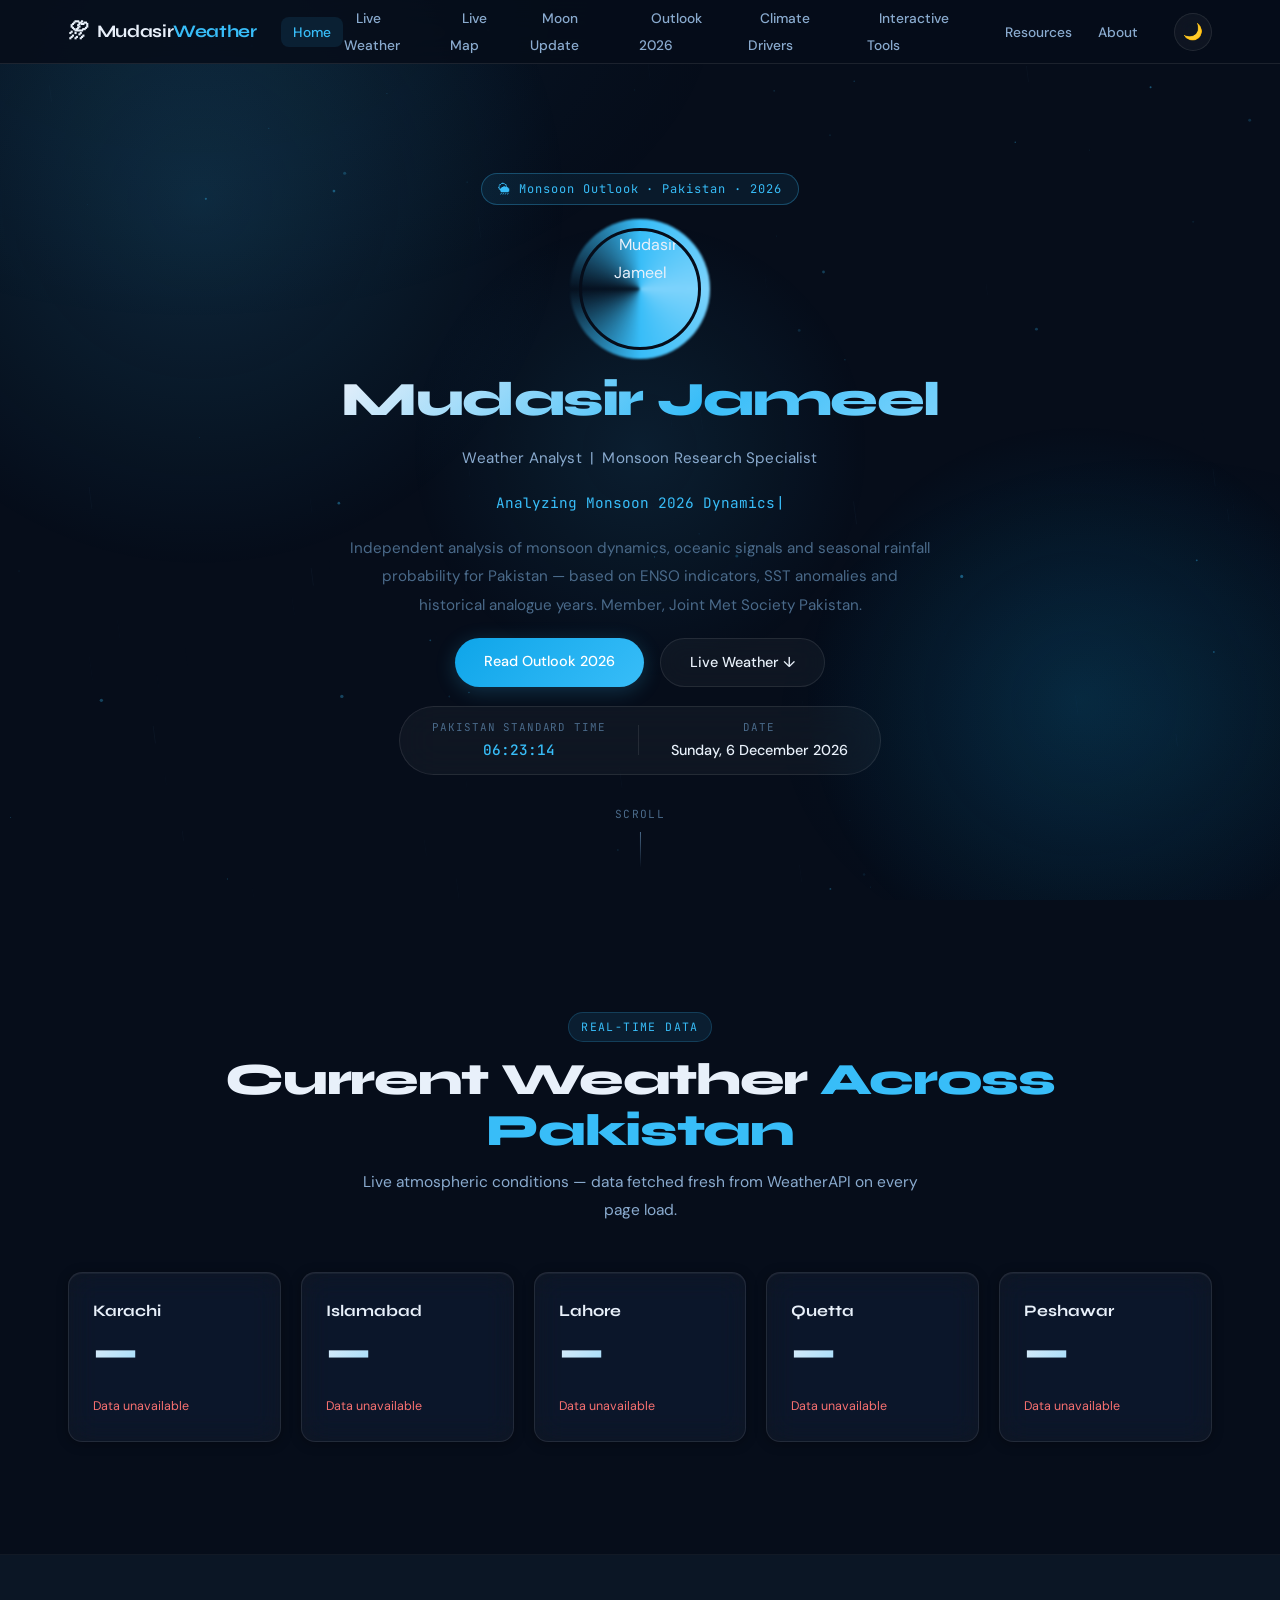
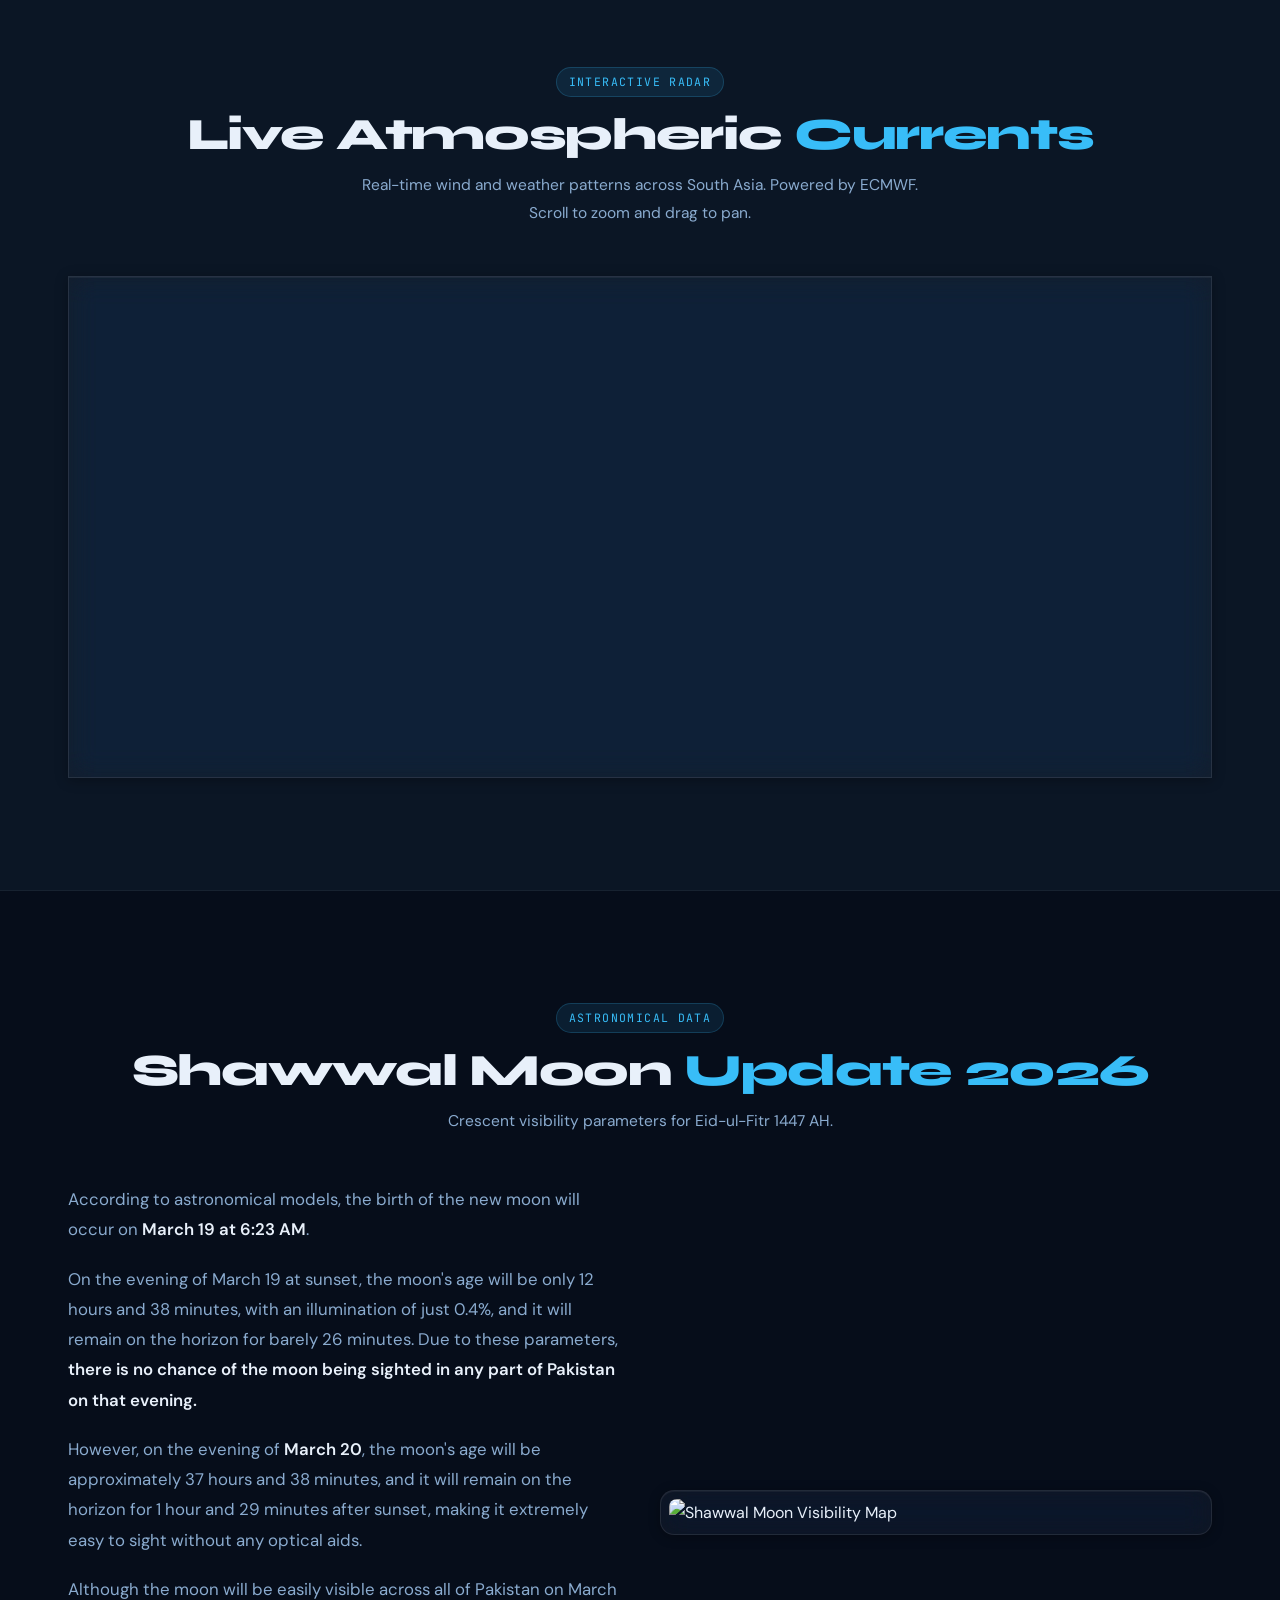
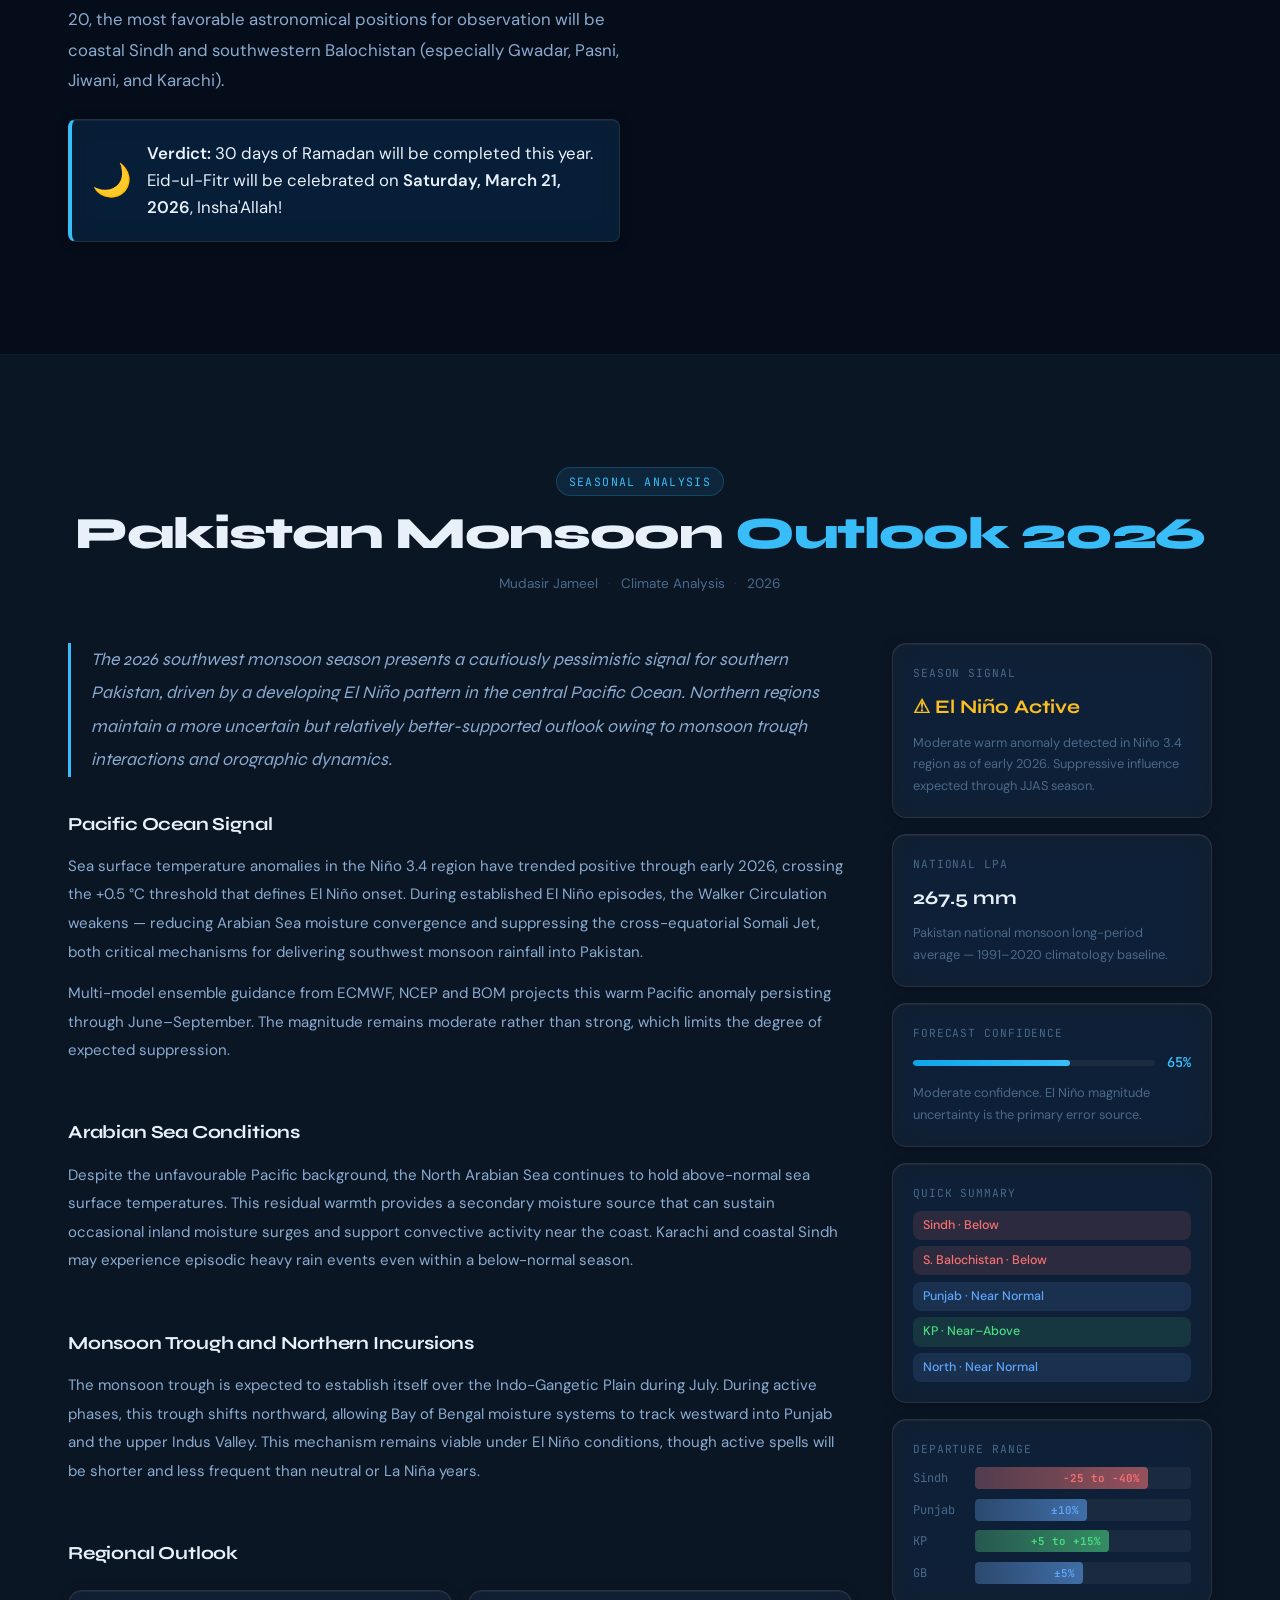
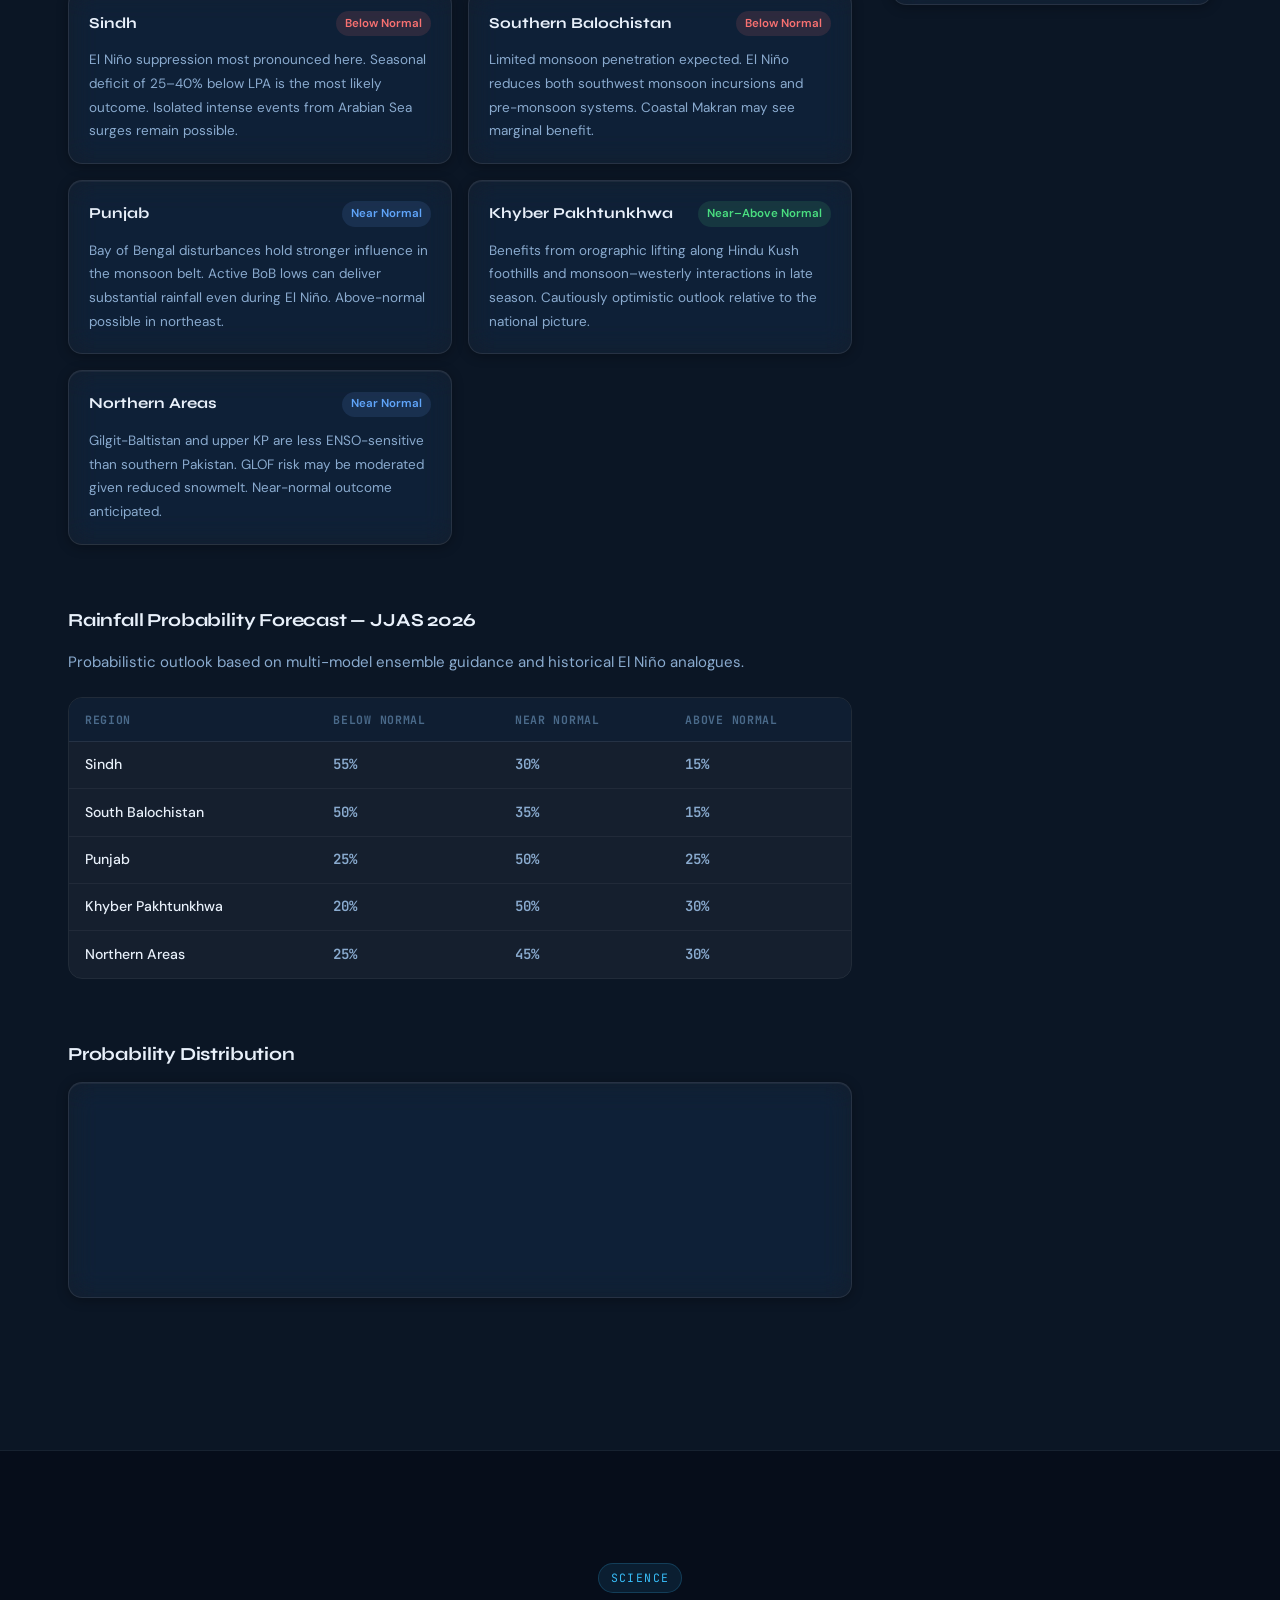
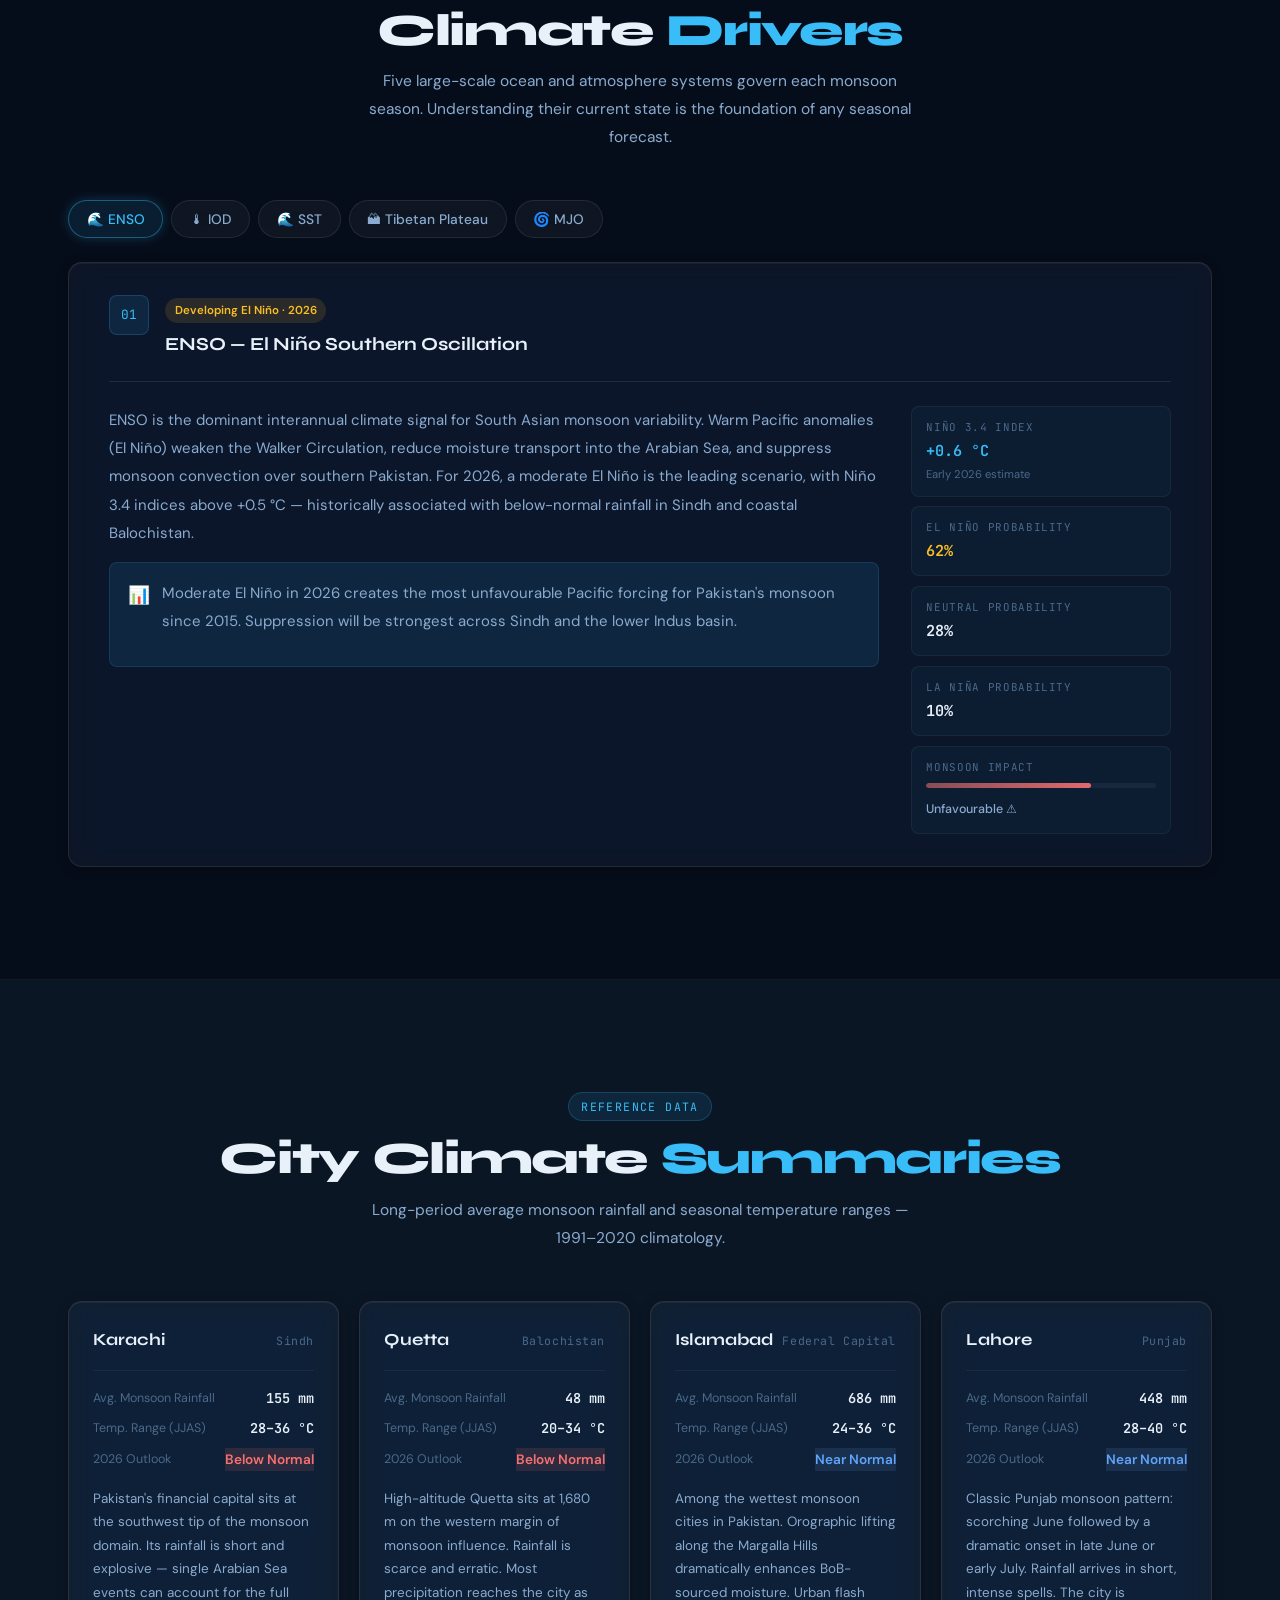
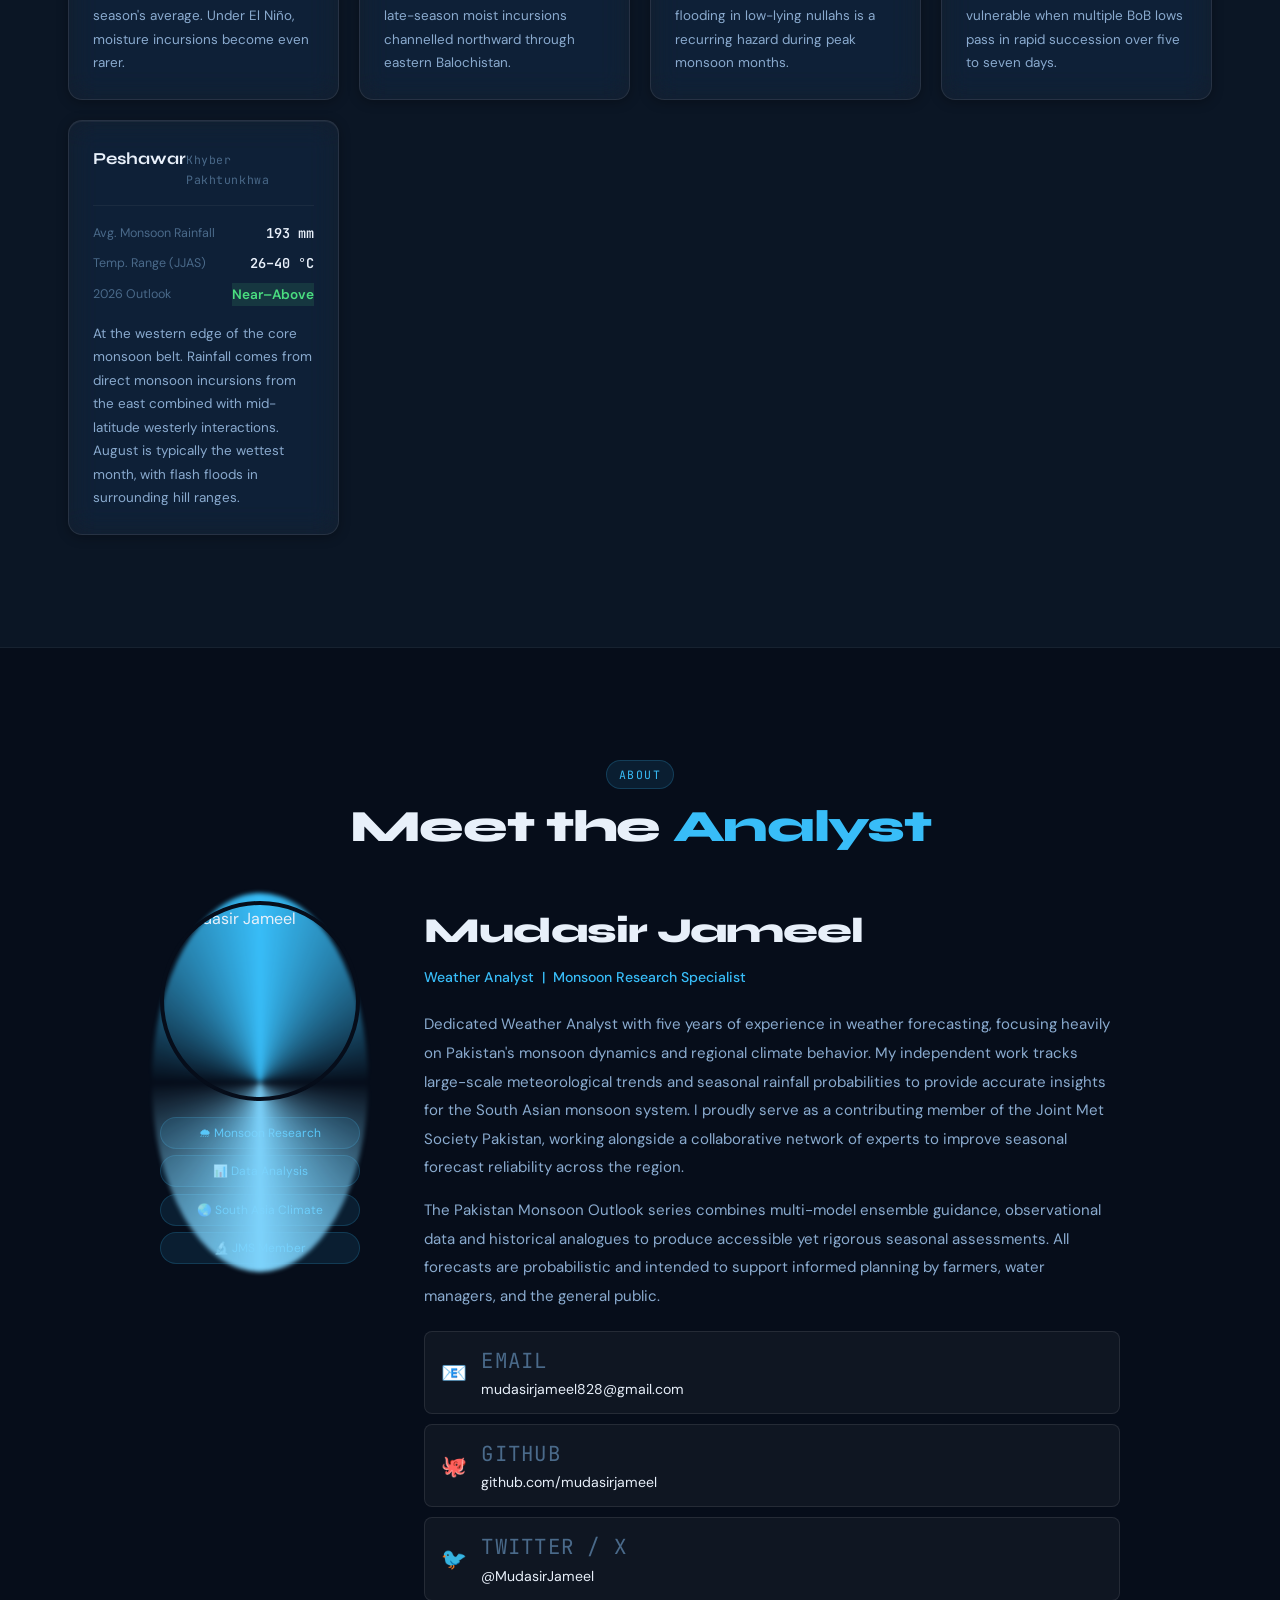
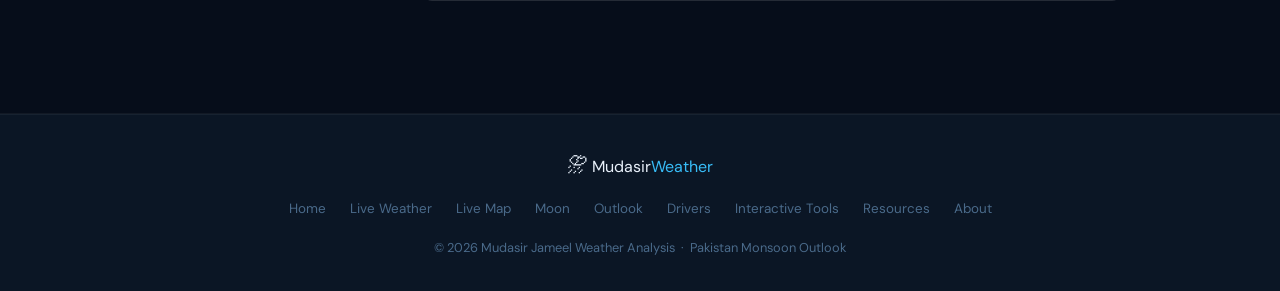
==== index.html @ 9cb390bc "Add files via upload" ====
<!DOCTYPE html>
<html lang="en" data-theme="dark">
<head>
  <meta charset="UTF-8"/>
  <meta name="viewport" content="width=device-width, initial-scale=1.0"/>
  <title>Pakistan Monsoon Outlook 2026 — Mudasir Jameel</title>
  <link rel="stylesheet" href="style.css"/>
  <link rel="preconnect" href="https://fonts.googleapis.com"/>
  <link href="https://fonts.googleapis.com/css2?family=Syne:wght@400;500;600;700;800&family=DM+Sans:ital,opsz,wght@0,9..40,300;0,9..40,400;0,9..40,500;1,9..40,300&family=JetBrains+Mono:wght@400;500&display=swap" rel="stylesheet"/>
  <script src="https://cdn.jsdelivr.net/npm/chart.js@4.4.0/dist/chart.umd.min.js" defer></script>
</head>
<body>

<canvas id="rain-canvas"></canvas>
<canvas id="particle-canvas"></canvas>

<nav class="navbar" id="navbar">
  <div class="nav-inner">
    <a href="#hero" class="nav-logo">
      <span class="logo-icon">⛈</span>
      <span class="logo-name">Mudasir<span class="logo-accent">Weather</span></span>
    </a>
    <ul class="nav-menu" id="nav-menu">
      <li><a href="#hero">Home</a></li>
      <li><a href="#live">Live Weather</a></li>
      <li><a href="#live-map">Live Map</a></li>
      <li><a href="#moon">Moon Update</a></li>
      <li><a href="#outlook">Outlook 2026</a></li>
      <li><a href="#drivers">Climate Drivers</a></li>
      <li><a href="tools.html">Interactive Tools</a></li>
      <li><a href="resources.html">Resources</a></li>
      <li><a href="#about">About</a></li>
    </ul>
    <div class="nav-controls">
      <button id="theme-toggle" class="theme-toggle" aria-label="Toggle theme">
        <span class="t-sun">☀️</span>
        <span class="t-moon">🌙</span>
      </button>
      <button id="hamburger" class="hamburger"><span></span><span></span><span></span></button>
    </div>
  </div>
</nav>

<section class="hero" id="hero">
  <div class="hero-glow g1"></div>
  <div class="hero-glow g2"></div>
  <div class="hero-glow g3"></div>

  <div class="hero-body">
    <div class="hero-pill reveal">🌦 Monsoon Outlook · Pakistan · 2026</div>

    <div class="hero-profile-row reveal">
      <div class="profile-ring-wrap">
        <div class="profile-ring"></div>
        <img src="profile.jpg" alt="Mudasir Jameel" class="profile-img"/>
      </div>
    </div>

    <h1 class="hero-title reveal">
      <span class="hero-name">Mudasir Jameel</span>
    </h1>
    <p class="hero-role reveal">Weather Analyst &nbsp;|&nbsp; Monsoon Research Specialist</p>

    <div class="hero-typed-wrap reveal">
      <span id="typed-out" class="typed-text"></span><span class="cursor">|</span>
    </div>

    <p class="hero-desc reveal">
      Independent analysis of monsoon dynamics, oceanic signals and seasonal rainfall
      probability for Pakistan — based on ENSO indicators, SST anomalies and
      historical analogue years. Member, Joint Met Society Pakistan.
    </p>

    <div class="hero-btns reveal">
      <a href="#outlook" class="btn-primary">Read Outlook 2026</a>
      <a href="#live" class="btn-outline">Live Weather ↓</a>
    </div>

    <div class="hero-clock reveal">
      <div class="clock-item">
        <span class="clk-label">Pakistan Standard Time</span>
        <span id="live-time" class="clk-val mono">--:--:--</span>
      </div>
      <span class="clk-sep"></span>
      <div class="clock-item">
        <span class="clk-label">Date</span>
        <span id="live-date" class="clk-val">—</span>
      </div>
    </div>
  </div>

  <div class="hero-scroll-hint">
    <span>scroll</span>
    <div class="scroll-line"></div>
  </div>
</section>

<section class="section" id="live">
  <div class="container">
    <div class="sec-head reveal">
      <span class="eyebrow">Real-Time Data</span>
      <h2 class="sec-title">Current Weather <span class="accent">Across Pakistan</span></h2>
      <p class="sec-sub">Live atmospheric conditions — data fetched fresh from WeatherAPI on every page load.</p>
    </div>
    <div class="weather-grid" id="weather-grid">
      <div class="w-loading" id="w-loading">
        <div class="spin"></div><span>Fetching live data…</span>
      </div>
    </div>
  </div>
</section>

<section class="section section-alt" id="live-map">
  <div class="container">
    <div class="sec-head reveal">
      <span class="eyebrow">Interactive Radar</span>
      <h2 class="sec-title">Live Atmospheric <span class="accent">Currents</span></h2>
      <p class="sec-sub">Real-time wind and weather patterns across South Asia. Powered by ECMWF. Scroll to zoom and drag to pan.</p>
    </div>
    <div class="map-wrap glass reveal" id="map-container">
      <div class="w-loading" id="map-loader" style="padding: 100px 0;">
         <div class="spin"></div><span>Initializing Radar...</span>
      </div>
      <iframe id="windy-iframe" width="100%" height="500" data-src="https://embed.windy.com/embed.html?type=map&location=coordinates&metricRain=mm&metricTemp=%C2%B0C&metricWind=km/h&zoom=5&overlay=wind&product=ecmwf&level=surface&lat=28.5&lon=69.5" frameborder="0" title="Windy Interactive Weather Map" style="display: none; border-radius: var(--radius-sm);"></iframe>
    </div>
  </div>
</section>

<section class="section" id="moon">
  <div class="container">
    <div class="sec-head reveal">
      <span class="eyebrow">Astronomical Data</span>
      <h2 class="sec-title">Shawwal Moon <span class="accent">Update 2026</span></h2>
      <p class="sec-sub">Crescent visibility parameters for Eid-ul-Fitr 1447 AH.</p>
    </div>
    <div class="moon-layout">
      <div class="moon-text reveal">
        <p>According to astronomical models, the birth of the new moon will occur on <strong>March 19 at 6:23 AM</strong>.</p>
        <p>On the evening of March 19 at sunset, the moon's age will be only 12 hours and 38 minutes, with an illumination of just 0.4%, and it will remain on the horizon for barely 26 minutes. Due to these parameters, <strong>there is no chance of the moon being sighted in any part of Pakistan on that evening.</strong></p>
        <p>However, on the evening of <strong>March 20</strong>, the moon's age will be approximately 37 hours and 38 minutes, and it will remain on the horizon for 1 hour and 29 minutes after sunset, making it extremely easy to sight without any optical aids.</p>
        <p>Although the moon will be easily visible across all of Pakistan on March 20, the most favorable astronomical positions for observation will be coastal Sindh and southwestern Balochistan (especially Gwadar, Pasni, Jiwani, and Karachi).</p>
        <div class="moon-verdict glass">
          <span class="mv-icon">🌙</span>
          <div>
            <strong>Verdict:</strong> 30 days of Ramadan will be completed this year. Eid-ul-Fitr will be celebrated on <strong>Saturday, March 21, 2026</strong>, Insha'Allah!
          </div>
        </div>
      </div>
      <div class="moon-img-wrap glass reveal" data-delay="150">
        <img src="moon.png.jpg" alt="Shawwal Moon Visibility Map" class="moon-img" loading="lazy">
      </div>
    </div>
  </div>
</section>

<section class="section section-alt" id="outlook">
  <div class="container">
    <div class="sec-head reveal">
      <span class="eyebrow">Seasonal Analysis</span>
      <h2 class="sec-title">Pakistan Monsoon <span class="accent">Outlook 2026</span></h2>
      <div class="byline reveal">
        <span>Mudasir Jameel</span><span class="bdot">·</span>
        <span>Climate Analysis</span><span class="bdot">·</span>
        <span>2026</span>
      </div>
    </div>

    <div class="outlook-grid">
      <article class="outlook-article">

        <p class="article-lead reveal">
          The 2026 southwest monsoon season presents a cautiously pessimistic signal
          for southern Pakistan, driven by a developing El Niño pattern in the central
          Pacific Ocean. Northern regions maintain a more uncertain but relatively
          better-supported outlook owing to monsoon trough interactions and orographic dynamics.
        </p>

        <div class="a-block reveal">
          <h3>Pacific Ocean Signal</h3>
          <p>Sea surface temperature anomalies in the Niño 3.4 region have trended positive through early 2026, crossing the +0.5 °C threshold that defines El Niño onset. During established El Niño episodes, the Walker Circulation weakens — reducing Arabian Sea moisture convergence and suppressing the cross-equatorial Somali Jet, both critical mechanisms for delivering southwest monsoon rainfall into Pakistan.</p>
          <p>Multi-model ensemble guidance from ECMWF, NCEP and BOM projects this warm Pacific anomaly persisting through June–September. The magnitude remains moderate rather than strong, which limits the degree of expected suppression.</p>
        </div>

        <div class="a-block reveal">
          <h3>Arabian Sea Conditions</h3>
          <p>Despite the unfavourable Pacific background, the North Arabian Sea continues to hold above-normal sea surface temperatures. This residual warmth provides a secondary moisture source that can sustain occasional inland moisture surges and support convective activity near the coast. Karachi and coastal Sindh may experience episodic heavy rain events even within a below-normal season.</p>
        </div>

        <div class="a-block reveal">
          <h3>Monsoon Trough and Northern Incursions</h3>
          <p>The monsoon trough is expected to establish itself over the Indo-Gangetic Plain during July. During active phases, this trough shifts northward, allowing Bay of Bengal moisture systems to track westward into Punjab and the upper Indus Valley. This mechanism remains viable under El Niño conditions, though active spells will be shorter and less frequent than neutral or La Niña years.</p>
        </div>

        <div class="a-block reveal">
          <h3>Regional Outlook</h3>
          <div class="region-grid">
            <div class="region-card glass">
              <div class="rc-top">
                <span class="rc-name">Sindh</span>
                <span class="rc-sig sig-below">Below Normal</span>
              </div>
              <p>El Niño suppression most pronounced here. Seasonal deficit of 25–40% below LPA is the most likely outcome. Isolated intense events from Arabian Sea surges remain possible.</p>
            </div>
            <div class="region-card glass">
              <div class="rc-top">
                <span class="rc-name">Southern Balochistan</span>
                <span class="rc-sig sig-below">Below Normal</span>
              </div>
              <p>Limited monsoon penetration expected. El Niño reduces both southwest monsoon incursions and pre-monsoon systems. Coastal Makran may see marginal benefit.</p>
            </div>
            <div class="region-card glass">
              <div class="rc-top">
                <span class="rc-name">Punjab</span>
                <span class="rc-sig sig-neutral">Near Normal</span>
              </div>
              <p>Bay of Bengal disturbances hold stronger influence in the monsoon belt. Active BoB lows can deliver substantial rainfall even during El Niño. Above-normal possible in northeast.</p>
            </div>
            <div class="region-card glass">
              <div class="rc-top">
                <span class="rc-name">Khyber Pakhtunkhwa</span>
                <span class="rc-sig sig-above">Near–Above Normal</span>
              </div>
              <p>Benefits from orographic lifting along Hindu Kush foothills and monsoon–westerly interactions in late season. Cautiously optimistic outlook relative to the national picture.</p>
            </div>
            <div class="region-card glass">
              <div class="rc-top">
                <span class="rc-name">Northern Areas</span>
                <span class="rc-sig sig-neutral">Near Normal</span>
              </div>
              <p>Gilgit-Baltistan and upper KP are less ENSO-sensitive than southern Pakistan. GLOF risk may be moderated given reduced snowmelt. Near-normal outcome anticipated.</p>
            </div>
          </div>
        </div>

        <div class="a-block reveal">
          <h3>Rainfall Probability Forecast — JJAS 2026</h3>
          <p>Probabilistic outlook based on multi-model ensemble guidance and historical El Niño analogues.</p>
          <div class="tbl-wrap">
            <table class="prob-table">
              <thead>
                <tr>
                  <th>Region</th>
                  <th>Below Normal</th>
                  <th>Near Normal</th>
                  <th>Above Normal</th>
                </tr>
              </thead>
              <tbody>
                <tr><td>Sindh</td><td class="c-below">55%</td><td class="c-near">30%</td><td class="c-above">15%</td></tr>
                <tr><td>South Balochistan</td><td class="c-below">50%</td><td class="c-near">35%</td><td class="c-above">15%</td></tr>
                <tr><td>Punjab</td><td class="c-below">25%</td><td class="c-near">50%</td><td class="c-above">25%</td></tr>
                <tr><td>Khyber Pakhtunkhwa</td><td class="c-below">20%</td><td class="c-near">50%</td><td class="c-above">30%</td></tr>
                <tr><td>Northern Areas</td><td class="c-below">25%</td><td class="c-near">45%</td><td class="c-above">30%</td></tr>
              </tbody>
            </table>
          </div>
        </div>

        <div class="a-block reveal">
          <h3>Probability Distribution</h3>
          <div class="chart-wrap glass">
            <canvas id="probChart"></canvas>
          </div>
        </div>

      </article>

      <aside class="outlook-sidebar">
        <div class="sb-card glass reveal">
          <div class="sb-label">Season Signal</div>
          <div class="sb-value warn">⚠ El Niño Active</div>
          <p class="sb-note">Moderate warm anomaly detected in Niño 3.4 region as of early 2026. Suppressive influence expected through JJAS season.</p>
        </div>
        <div class="sb-card glass reveal">
          <div class="sb-label">National LPA</div>
          <div class="sb-value">267.5 mm</div>
          <p class="sb-note">Pakistan national monsoon long-period average — 1991–2020 climatology baseline.</p>
        </div>
        <div class="sb-card glass reveal">
          <div class="sb-label">Forecast Confidence</div>
          <div class="conf-bar-wrap">
            <div class="conf-track"><div class="conf-fill" style="width:65%"></div></div>
            <span class="conf-pct mono">65%</span>
          </div>
          <p class="sb-note">Moderate confidence. El Niño magnitude uncertainty is the primary error source.</p>
        </div>
        <div class="sb-card glass reveal">
          <div class="sb-label">Quick Summary</div>
          <div class="quick-badges">
            <span class="qb qb-below">Sindh · Below</span>
            <span class="qb qb-below">S. Balochistan · Below</span>
            <span class="qb qb-neutral">Punjab · Near Normal</span>
            <span class="qb qb-above">KP · Near–Above</span>
            <span class="qb qb-neutral">North · Near Normal</span>
          </div>
        </div>
        <div class="sb-card glass reveal">
          <div class="sb-label">Departure Range</div>
          <div class="dep-bars">
            <div class="dep-row">
              <span class="dep-region">Sindh</span>
              <div class="dep-track"><div class="dep-fill dep-b" style="width:80%">−25 to −40%</div></div>
            </div>
            <div class="dep-row">
              <span class="dep-region">Punjab</span>
              <div class="dep-track"><div class="dep-fill dep-n" style="width:52%">±10%</div></div>
            </div>
            <div class="dep-row">
              <span class="dep-region">KP</span>
              <div class="dep-track"><div class="dep-fill dep-a" style="width:62%">+5 to +15%</div></div>
            </div>
            <div class="dep-row">
              <span class="dep-region">GB</span>
              <div class="dep-track"><div class="dep-fill dep-n" style="width:50%">±5%</div></div>
            </div>
          </div>
        </div>
      </aside>
    </div></div>
</section>

<section class="section" id="drivers">
  <div class="container">
    <div class="sec-head reveal">
      <span class="eyebrow">Science</span>
      <h2 class="sec-title">Climate <span class="accent">Drivers</span></h2>
      <p class="sec-sub">Five large-scale ocean and atmosphere systems govern each monsoon season. Understanding their current state is the foundation of any seasonal forecast.</p>
    </div>

    <div class="driver-tabs reveal">
      <button class="dtab active" data-panel="enso">🌊 ENSO</button>
      <button class="dtab" data-panel="iod">🌡 IOD</button>
      <button class="dtab" data-panel="sst">🌊 SST</button>
      <button class="dtab" data-panel="tibet">🏔 Tibetan Plateau</button>
      <button class="dtab" data-panel="mjo">🌀 MJO</button>
    </div>

    <div id="panel-enso" class="driver-panel glass active reveal">
      <div class="dp-head">
        <div class="dp-icon-box">01</div>
        <div>
          <span class="dp-badge dp-warn">Developing El Niño · 2026</span>
          <h3 class="dp-title">ENSO — El Niño Southern Oscillation</h3>
        </div>
      </div>
      <div class="dp-body">
        <div class="dp-text">
          <p>ENSO is the dominant interannual climate signal for South Asian monsoon variability. Warm Pacific anomalies (El Niño) weaken the Walker Circulation, reduce moisture transport into the Arabian Sea, and suppress monsoon convection over southern Pakistan. For 2026, a moderate El Niño is the leading scenario, with Niño 3.4 indices above +0.5 °C — historically associated with below-normal rainfall in Sindh and coastal Balochistan.</p>
          <div class="dp-callout">
            <span>📊</span>
            <p>Moderate El Niño in 2026 creates the most unfavourable Pacific forcing for Pakistan's monsoon since 2015. Suppression will be strongest across Sindh and the lower Indus basin.</p>
          </div>
        </div>
        <div class="dp-stats">
          <div class="dp-stat"><span class="dps-label">Niño 3.4 Index</span><span class="dps-val accent">+0.6 °C</span><span class="dps-note">Early 2026 estimate</span></div>
          <div class="dp-stat"><span class="dps-label">El Niño Probability</span><span class="dps-val warn">62%</span></div>
          <div class="dp-stat"><span class="dps-label">Neutral Probability</span><span class="dps-val">28%</span></div>
          <div class="dp-stat"><span class="dps-label">La Niña Probability</span><span class="dps-val">10%</span></div>
          <div class="dp-impact"><span class="dpi-label">Monsoon Impact</span><div class="dpi-track"><div class="dpi-fill neg" style="width:72%"></div></div><span class="dpi-text">Unfavourable ⚠</span></div>
        </div>
      </div>
    </div>

    <div id="panel-iod" class="driver-panel glass reveal">
      <div class="dp-head">
        <div class="dp-icon-box">02</div>
        <div>
          <span class="dp-badge dp-caution">Trending Negative · Monitor</span>
          <h3 class="dp-title">Indian Ocean Dipole (IOD)</h3>
        </div>
      </div>
      <div class="dp-body">
        <div class="dp-text">
          <p>The IOD measures the sea surface temperature difference between the western and eastern Indian Ocean. A positive IOD warms the western basin, strengthening moisture gradient toward South Asia. A negative IOD has the opposite effect. For 2026, IOD is currently neutral but trending toward negative conditions — which would compound El Niño suppression for southern Pakistan.</p>
          <div class="dp-callout">
            <span>🔬</span>
            <p>Historical analogue years where both El Niño and negative IOD co-occurred (2015, 2009) are associated with notable monsoon deficits across southern Pakistan.</p>
          </div>
        </div>
        <div class="dp-stats">
          <div class="dp-stat"><span class="dps-label">IOD Index (2026)</span><span class="dps-val accent">+0.15 °C</span><span class="dps-note">Currently neutral</span></div>
          <div class="dp-stat"><span class="dps-label">JJAS Forecast</span><span class="dps-val warn">−0.3 to −0.5°C</span></div>
          <div class="dp-stat"><span class="dps-label">Historical Analog</span><span class="dps-val">2015 · 2009</span></div>
          <div class="dp-impact"><span class="dpi-label">Monsoon Impact</span><div class="dpi-track"><div class="dpi-fill neg" style="width:55%"></div></div><span class="dpi-text">Mixed ⚠</span></div>
        </div>
      </div>
    </div>

    <div id="panel-sst" class="driver-panel glass reveal">
      <div class="dp-head">
        <div class="dp-icon-box">03</div>
        <div>
          <span class="dp-badge dp-pos">Arabian Sea Warm · BoB Near-Normal</span>
          <h3 class="dp-title">Sea Surface Temperature Anomalies</h3>
        </div>
      </div>
      <div class="dp-body">
        <div class="dp-text">
          <p>SSTs in the Arabian Sea and Bay of Bengal directly modulate available monsoon moisture. The North Arabian Sea remains anomalously warm in early 2026 (+0.4–0.7 °C above normal), providing a compensating moisture source even as Pacific El Niño suppresses the main circulation. Bay of Bengal SSTs are near normal, supporting moderate low-pressure genesis. Somali Jet strength is expected slightly below normal due to weaker temperature gradients.</p>
          <div class="dp-callout">
            <span>🌊</span>
            <p>Warm North Arabian Sea in 2026 is the key mitigating factor. It limits how severe the El Niño-driven deficit can become, particularly for coastal Sindh and southern Punjab.</p>
          </div>
        </div>
        <div class="dp-stats">
          <div class="dp-stat"><span class="dps-label">N. Arabian Sea SST</span><span class="dps-val good">+0.4–0.7 °C</span><span class="dps-note">Above normal</span></div>
          <div class="dp-stat"><span class="dps-label">Bay of Bengal SST</span><span class="dps-val">Near normal</span></div>
          <div class="dp-stat"><span class="dps-label">Somali Jet</span><span class="dps-val warn">Slightly below</span></div>
          <div class="dp-stat"><span class="dps-label">Expected BoB Lows</span><span class="dps-val accent">1–2 systems</span></div>
          <div class="dp-impact"><span class="dpi-label">Monsoon Impact</span><div class="dpi-track"><div class="dpi-fill pos" style="width:60%"></div></div><span class="dpi-text">Partially Favourable ✓</span></div>
        </div>
      </div>
    </div>

    <div id="panel-tibet" class="driver-panel glass reveal">
      <div class="dp-head">
        <div class="dp-icon-box">04</div>
        <div>
          <span class="dp-badge dp-pos">Below-Normal Snow · Strong Heating</span>
          <h3 class="dp-title">Tibetan Plateau Heating &amp; Snow Cover</h3>
        </div>
      </div>
      <div class="dp-body">
        <div class="dp-text">
          <p>The Tibetan Plateau acts as a high-altitude heat source in summer — warm air rising over Tibet drives upper-level divergence that positions the South Asian anticyclone and steers BoB lows westward into Pakistan. Below-normal HKH snow cover in early 2026 accelerates spring heating, supporting an earlier monsoon onset and stronger upper-level dynamics. This partially counteracts El Niño suppression for northern Pakistan.</p>
          <div class="dp-callout">
            <span>🏔</span>
            <p>Below-normal snow cover accelerates GLOF risk in Gilgit-Baltistan. Warmer-than-normal glacial conditions through the summer are anticipated.</p>
          </div>
        </div>
        <div class="dp-stats">
          <div class="dp-stat"><span class="dps-label">HKH Snow Anomaly</span><span class="dps-val warn">−12%</span><span class="dps-note">Below long-term mean</span></div>
          <div class="dp-stat"><span class="dps-label">Plateau Heating</span><span class="dps-val good">Above normal</span></div>
          <div class="dp-stat"><span class="dps-label">GLOF Risk</span><span class="dps-val warn">Elevated</span></div>
          <div class="dp-impact"><span class="dpi-label">Monsoon Impact</span><div class="dpi-track"><div class="dpi-fill pos" style="width:70%"></div></div><span class="dpi-text">Favourable for North ✓</span></div>
        </div>
      </div>
    </div>

    <div id="panel-mjo" class="driver-panel glass reveal">
      <div class="dp-head">
        <div class="dp-icon-box">05</div>
        <div>
          <span class="dp-badge dp-caution">Active Monitoring Required</span>
          <h3 class="dp-title">Madden–Julian Oscillation (MJO)</h3>
        </div>
      </div>
      <div class="dp-body">
        <div class="dp-text">
          <p>The MJO is a 30–60 day tropical wave of enhanced convection propagating eastward around the globe. When its active phase is positioned over the Indian Ocean during monsoon months, it can temporarily overwhelm El Niño suppression and deliver intense rainfall pulses across Pakistan. Even in El Niño years, 1–2 significant MJO events typically produce active monsoon periods. MJO forecasts beyond 2–3 weeks are unreliable and must be monitored in real time.</p>
          <div class="dp-callout">
            <span>🌀</span>
            <p>MJO is the key wild-card for 2026. A well-timed MJO event over the Indian Ocean in July or August could dramatically alter the character of individual months within the season.</p>
          </div>
        </div>
        <div class="dp-stats">
          <div class="dp-stat"><span class="dps-label">Expected MJO Events</span><span class="dps-val accent">1–2 strong</span></div>
          <div class="dp-stat"><span class="dps-label">Forecast Horizon</span><span class="dps-val">14–21 days</span></div>
          <div class="dp-stat"><span class="dps-label">QBO Phase</span><span class="dps-val good">Easterly (favourable)</span></div>
          <div class="dp-impact"><span class="dpi-label">Monsoon Impact</span><div class="dpi-track"><div class="dpi-fill pos" style="width:55%"></div></div><span class="dpi-text">Episodic Pulses Possible ✓</span></div>
        </div>
      </div>
    </div>

  </div>
</section>

<section class="section section-alt" id="cities">
  <div class="container">
    <div class="sec-head reveal">
      <span class="eyebrow">Reference Data</span>
      <h2 class="sec-title">City Climate <span class="accent">Summaries</span></h2>
      <p class="sec-sub">Long-period average monsoon rainfall and seasonal temperature ranges — 1991–2020 climatology.</p>
    </div>
    <div class="cities-grid">

      <div class="city-card glass reveal">
        <div class="cc-top"><h3 class="cc-name">Karachi</h3><span class="cc-province">Sindh</span></div>
        <div class="cc-stats">
          <div class="cc-stat"><span class="ccs-lbl">Avg. Monsoon Rainfall</span><span class="ccs-val mono">155 mm</span></div>
          <div class="cc-stat"><span class="ccs-lbl">Temp. Range (JJAS)</span><span class="ccs-val mono">28–36 °C</span></div>
          <div class="cc-stat"><span class="ccs-lbl">2026 Outlook</span><span class="ccs-val sig-below">Below Normal</span></div>
        </div>
        <p class="cc-desc">Pakistan's financial capital sits at the southwest tip of the monsoon domain. Its rainfall is short and explosive — single Arabian Sea events can account for the full season's average. Under El Niño, moisture incursions become even rarer.</p>
      </div>

      <div class="city-card glass reveal">
        <div class="cc-top"><h3 class="cc-name">Quetta</h3><span class="cc-province">Balochistan</span></div>
        <div class="cc-stats">
          <div class="cc-stat"><span class="ccs-lbl">Avg. Monsoon Rainfall</span><span class="ccs-val mono">48 mm</span></div>
          <div class="cc-stat"><span class="ccs-lbl">Temp. Range (JJAS)</span><span class="ccs-val mono">20–34 °C</span></div>
          <div class="cc-stat"><span class="ccs-lbl">2026 Outlook</span><span class="ccs-val sig-below">Below Normal</span></div>
        </div>
        <p class="cc-desc">High-altitude Quetta sits at 1,680 m on the western margin of monsoon influence. Rainfall is scarce and erratic. Most precipitation reaches the city as late-season moist incursions channelled northward through eastern Balochistan.</p>
      </div>

      <div class="city-card glass reveal">
        <div class="cc-top"><h3 class="cc-name">Islamabad</h3><span class="cc-province">Federal Capital</span></div>
        <div class="cc-stats">
          <div class="cc-stat"><span class="ccs-lbl">Avg. Monsoon Rainfall</span><span class="ccs-val mono">686 mm</span></div>
          <div class="cc-stat"><span class="ccs-lbl">Temp. Range (JJAS)</span><span class="ccs-val mono">24–36 °C</span></div>
          <div class="cc-stat"><span class="ccs-lbl">2026 Outlook</span><span class="ccs-val sig-neutral">Near Normal</span></div>
        </div>
        <p class="cc-desc">Among the wettest monsoon cities in Pakistan. Orographic lifting along the Margalla Hills dramatically enhances BoB-sourced moisture. Urban flash flooding in low-lying nullahs is a recurring hazard during peak monsoon months.</p>
      </div>

      <div class="city-card glass reveal">
        <div class="cc-top"><h3 class="cc-name">Lahore</h3><span class="cc-province">Punjab</span></div>
        <div class="cc-stats">
          <div class="cc-stat"><span class="ccs-lbl">Avg. Monsoon Rainfall</span><span class="ccs-val mono">448 mm</span></div>
          <div class="cc-stat"><span class="ccs-lbl">Temp. Range (JJAS)</span><span class="ccs-val mono">28–40 °C</span></div>
          <div class="cc-stat"><span class="ccs-lbl">2026 Outlook</span><span class="ccs-val sig-neutral">Near Normal</span></div>
        </div>
        <p class="cc-desc">Classic Punjab monsoon pattern: scorching June followed by a dramatic onset in late June or early July. Rainfall arrives in short, intense spells. The city is vulnerable when multiple BoB lows pass in rapid succession over five to seven days.</p>
      </div>

      <div class="city-card glass reveal">
        <div class="cc-top"><h3 class="cc-name">Peshawar</h3><span class="cc-province">Khyber Pakhtunkhwa</span></div>
        <div class="cc-stats">
          <div class="cc-stat"><span class="ccs-lbl">Avg. Monsoon Rainfall</span><span class="ccs-val mono">193 mm</span></div>
          <div class="cc-stat"><span class="ccs-lbl">Temp. Range (JJAS)</span><span class="ccs-val mono">26–40 °C</span></div>
          <div class="cc-stat"><span class="ccs-lbl">2026 Outlook</span><span class="ccs-val sig-above">Near–Above</span></div>
        </div>
        <p class="cc-desc">At the western edge of the core monsoon belt. Rainfall comes from direct monsoon incursions from the east combined with mid-latitude westerly interactions. August is typically the wettest month, with flash floods in surrounding hill ranges.</p>
      </div>

    </div>
  </div>
</section>

<section class="section" id="about">
  <div class="container">
    <div class="sec-head reveal">
      <span class="eyebrow">About</span>
      <h2 class="sec-title">Meet the <span class="accent">Analyst</span></h2>
    </div>
    <div class="about-layout">
      <div class="about-photo-wrap reveal">
        <div class="about-photo-ring"></div>
        <img src="profile.jpg" alt="Mudasir Jameel" class="about-photo"/>
        <div class="about-photo-tags">
          <span class="apt">🌧 Monsoon Research</span>
          <span class="apt">📊 Data Analysis</span>
          <span class="apt">🌏 South Asia Climate</span>
          <span class="apt">🔬 JMS Member</span>
        </div>
      </div>
      <div class="about-text reveal">
        <h2 class="about-name">Mudasir Jameel</h2>
        <p class="about-role">Weather Analyst &nbsp;|&nbsp; Monsoon Research Specialist</p>
        <p class="about-bio">
          Dedicated Weather Analyst with five years of experience in weather forecasting, focusing heavily on Pakistan's monsoon dynamics and regional climate behavior. My independent work tracks large-scale meteorological trends and seasonal rainfall probabilities to provide accurate insights for the South Asian monsoon system. I proudly serve as a contributing member of the Joint Met Society Pakistan, working alongside a collaborative network of experts to improve seasonal forecast reliability across the region.
        </p>
        <p class="about-bio">
          The Pakistan Monsoon Outlook series combines multi-model ensemble guidance,
          observational data and historical analogues to produce accessible yet rigorous
          seasonal assessments. All forecasts are probabilistic and intended to support
          informed planning by farmers, water managers, and the general public.
        </p>
        <div class="about-links">
          <a href="mailto:mudasirjameel828@gmail.com" class="about-link">
            <span>📧</span>
            <div><span class="al-label">Email</span><span class="al-val">mudasirjameel828@gmail.com</span></div>
          </a>
          <a href="https://github.com" target="_blank" class="about-link">
            <span>🐙</span>
            <div><span class="al-label">GitHub</span><span class="al-val">github.com/mudasirjameel</span></div>
          </a>
          <a href="https://twitter.com" target="_blank" class="about-link">
            <span>🐦</span>
            <div><span class="al-label">Twitter / X</span><span class="al-val">@MudasirJameel</span></div>
          </a>
        </div>
      </div>
    </div>
  </div>
</section>

<footer class="site-footer">
  <div class="footer-inner">
    <div class="footer-logo">
      <span class="logo-icon">⛈</span>
      <span class="logo-name">Mudasir<span class="logo-accent">Weather</span></span>
    </div>
    <div class="footer-links">
      <a href="#hero">Home</a>
      <a href="#live">Live Weather</a>
      <a href="#live-map">Live Map</a>
      <a href="#moon">Moon</a>
      <a href="#outlook">Outlook</a>
      <a href="#drivers">Drivers</a>
      <a href="tools.html">Interactive Tools</a>
      <a href="resources.html">Resources</a>
      <a href="#about">About</a>
    </div>
    <p class="footer-copy">© 2026 Mudasir Jameel Weather Analysis &nbsp;·&nbsp; Pakistan Monsoon Outlook</p>
  </div>
</footer>

<script src="script.js"></script>
</body>
</html>
---- style.css ----
/* =========================================================
   PAKISTAN MONSOON OUTLOOK 2026 — MUDASIR JAMEEL
   Design: Atmospheric Dark · Storm Glass · Professional
   ========================================================= */

/* ---- TOKENS: DARK (default) ---- */
:root {
  --bg:           #060d1a;
  --bg2:          #0b1625;
  --bg3:          #0f1e32;
  --glass:        rgba(255,255,255,0.04);
  --glass-b:      rgba(255,255,255,0.08);
  --glass-hover:  rgba(255,255,255,0.07);
  --border:       rgba(255,255,255,0.09);
  --border2:      rgba(255,255,255,0.05);
  --text1:        #e8f0fa;
  --text2:        #8aabcf;
  --text3:        #4a6a8a;
  --text4:        #2e4a65;
  --accent:       #38bdf8;
  --accent2:      #0ea5e9;
  --accent-glow:  rgba(56,189,248,0.22);
  --accent-bg:    rgba(56,189,248,0.1);
  --below:        #f87171;
  --below-bg:     rgba(248,113,113,0.12);
  --neutral:      #60a5fa;
  --neutral-bg:   rgba(96,165,250,0.12);
  --above:        #4ade80;
  --above-bg:     rgba(74,222,128,0.12);
  --warn:         #fbbf24;
  --warn-bg:      rgba(251,191,36,0.12);
  --good:         #34d399;
  --good-bg:      rgba(52,211,153,0.12);
  --shadow:       0 8px 32px rgba(0,0,0,0.45);
  --shadow-sm:    0 2px 12px rgba(0,0,0,0.3);
  --nav-h:        64px;
  --radius:       14px;
  --radius-sm:    8px;
  --max:          1240px;
  --serif:        'Syne', sans-serif;
  --sans:         'DM Sans', sans-serif;
  --mono:         'JetBrains Mono', monospace;
  --ease:         cubic-bezier(0.4,0,0.2,1);
  --transition:   0.28s cubic-bezier(0.4,0,0.2,1);
}

/* ---- TOKENS: LIGHT ---- */
[data-theme="light"] {
  --bg:           #f4f7fb;
  --bg2:          #eaf0f8;
  --bg3:          #dde8f3;
  --glass:        rgba(255,255,255,0.75);
  --glass-b:      rgba(255,255,255,0.9);
  --glass-hover:  rgba(255,255,255,0.95);
  --border:       rgba(14,100,150,0.14);
  --border2:      rgba(14,100,150,0.07);
  --text1:        #0d1a2a;
  --text2:        #1e3a5a;
  --text3:        #4a6a8a;
  --text4:        #8aabcf;
  --accent:       #0369a1;
  --accent2:      #0284c7;
  --accent-glow:  rgba(3,105,161,0.18);
  --accent-bg:    rgba(3,105,161,0.08);
  --below:        #dc2626;
  --below-bg:     rgba(220,38,38,0.1);
  --neutral:      #2563eb;
  --neutral-bg:   rgba(37,99,235,0.1);
  --above:        #16a34a;
  --above-bg:     rgba(22,163,74,0.1);
  --warn:         #d97706;
  --warn-bg:      rgba(217,119,6,0.1);
  --good:         #059669;
  --good-bg:      rgba(5,150,105,0.1);
  --shadow:       0 8px 32px rgba(0,60,120,0.1);
  --shadow-sm:    0 2px 12px rgba(0,60,120,0.07);
}

/* ---- RESET ---- */
*,*::before,*::after{box-sizing:border-box;margin:0;padding:0}
html{scroll-behavior:smooth;scroll-padding-top:var(--nav-h)}
body{
  font-family:var(--sans);
  background:var(--bg);
  color:var(--text1);
  overflow-x:hidden;
  line-height:1.7;
  transition:background var(--transition),color var(--transition);
  -webkit-font-smoothing:antialiased;
}
img{max-width:100%;display:block}
a{color:inherit;text-decoration:none}
::-webkit-scrollbar{width:5px}
::-webkit-scrollbar-track{background:var(--bg)}
::-webkit-scrollbar-thumb{background:var(--accent);border-radius:3px}

/* ---- CANVAS LAYERS ---- */
#rain-canvas,#particle-canvas{
  position:fixed;top:0;left:0;width:100%;height:100%;
  pointer-events:none;z-index:0;
  will-change: transform;
}
#rain-canvas{opacity:0.25;z-index:1}
#particle-canvas{z-index:0}

/* ---- ANIMATED BG (GPU Optimized) ---- */
body::before{
  content:'';position:fixed;inset:0;
  background:
    radial-gradient(ellipse 70% 60% at 15% 0%,  rgba(56,189,248,0.07) 0%,transparent 60%),
    radial-gradient(ellipse 50% 50% at 90% 80%, rgba(14,165,233,0.06) 0%,transparent 60%);
  animation:bgPulse 14s ease-in-out infinite alternate;
  z-index:0;pointer-events:none;
}
[data-theme="light"] body::before{
  background:
    radial-gradient(ellipse 70% 60% at 15% 0%,  rgba(3,105,161,0.06) 0%,transparent 60%),
    radial-gradient(ellipse 50% 50% at 90% 80%, rgba(2,132,199,0.05) 0%,transparent 60%);
}
@keyframes bgPulse{from{opacity:.8}to{opacity:1}}

/* ---- GLASS UTIL ---- */
.glass{
  background:var(--glass);
  border:1px solid var(--border);
  backdrop-filter:blur(14px) saturate(160%);
  -webkit-backdrop-filter:blur(14px) saturate(160%);
  box-shadow:var(--shadow-sm),inset 0 1px 0 rgba(255,255,255,0.05);
  transform: translateZ(0);
}
[data-theme="light"] .glass{box-shadow:var(--shadow-sm)}

/* ---- CONTAINER ---- */
.container{width:100%;max-width:var(--max);margin:0 auto;padding:0 clamp(1rem,5vw,3rem);position:relative;z-index:10}

/* ---- ACCENT ---- */
.accent{color:var(--accent)}
.mono{font-family:var(--mono)}

/* ==========================================================
   NAVBAR
   ========================================================== */
.navbar{
  position:fixed;top:0;left:0;right:0;height:var(--nav-h);
  background:rgba(6,13,26,0.88);
  border-bottom:1px solid var(--border);
  backdrop-filter:blur(24px);
  z-index:1000;
  transition:background var(--transition),border-color var(--transition);
}
[data-theme="light"] .navbar{background:rgba(244,247,251,0.92)}

.nav-inner{
  height:100%;max-width:var(--max);margin:0 auto;
  padding:0 clamp(1rem,5vw,3rem);
  display:flex;align-items:center;justify-content:space-between;gap:1.5rem;
}
.nav-logo{
  display:flex;align-items:center;gap:0.5rem;
  font-family:var(--serif);font-size:1.1rem;font-weight:700;
  letter-spacing:-0.02em;white-space:nowrap;
}
.logo-icon{font-size:1.3rem;animation:logoFloat 3s ease-in-out infinite}
@keyframes logoFloat{0%,100%{transform:translateY(0)}50%{transform:translateY(-3px)}}
.logo-accent{color:var(--accent)}

.nav-menu{
  display:flex;align-items:center;gap:0.1rem;list-style:none;
}
.nav-menu a{
  font-size:0.86rem;font-weight:500;color:var(--text2);
  padding:0.38rem 0.75rem;border-radius:var(--radius-sm);
  transition:color var(--transition),background var(--transition);
}
.nav-menu a:hover,.nav-menu a.active{color:var(--accent);background:var(--accent-bg)}

.nav-controls{display:flex;align-items:center;gap:0.75rem}

.theme-toggle{
  width:38px;height:38px;border-radius:50%;
  border:1px solid var(--border);background:var(--glass);
  cursor:pointer;display:flex;align-items:center;justify-content:center;
  font-size:1rem;color:var(--text2);
  transition:all var(--transition);
  backdrop-filter:blur(12px);
}
.theme-toggle:hover{border-color:var(--accent);color:var(--accent);transform:rotate(20deg)}
[data-theme="dark"] .t-sun{display:none}
[data-theme="light"] .t-moon{display:none}

.hamburger{
  display:none;flex-direction:column;gap:5px;
  background:none;border:none;cursor:pointer;padding:4px;
}
.hamburger span{width:22px;height:1.5px;background:var(--text2);border-radius:2px;transition:var(--transition)}

/* ==========================================================
   HERO
   ========================================================== */
.hero{
  position:relative;min-height:100vh;
  display:flex;align-items:center;justify-content:center;
  padding:calc(var(--nav-h) + 3rem) 1rem 4rem;
  z-index:10;overflow:hidden;
}

/* Atmospheric blobs - GPU Optimized Radial Gradients */
.hero-glow{position:absolute;pointer-events:none;z-index:-2;will-change:transform;}
.g1{width:800px;height:800px;top:-200px;left:-200px;background:radial-gradient(circle, rgba(56,189,248,0.15) 0%, transparent 65%);animation:blobDrift 12s ease-in-out infinite}
.g2{width:600px;height:600px;bottom:-100px;right:-100px;background:radial-gradient(circle, rgba(14,165,233,0.15) 0%, transparent 65%);animation:blobDrift 16s ease-in-out infinite reverse}
.g3{width:500px;height:500px;top:50%;left:50%;margin-top:-250px;margin-left:-250px;background:radial-gradient(circle, rgba(56,189,248,0.1) 0%, transparent 65%);animation:blobDrift 10s ease-in-out infinite 2s}

[data-theme="light"] .g1{background:radial-gradient(circle, rgba(3,105,161,0.12) 0%, transparent 65%)}
[data-theme="light"] .g2{background:radial-gradient(circle, rgba(2,132,199,0.1) 0%, transparent 65%)}
[data-theme="light"] .g3{background:radial-gradient(circle, rgba(3,105,161,0.08) 0%, transparent 65%)}

@keyframes blobDrift{0%,100%{transform:scale(1) translate(0,0)}33%{transform:scale(1.05) translate(20px,-10px)}66%{transform:scale(0.97) translate(-10px,15px)}}

.hero-body{
  position:relative;z-index:2;
  max-width:720px;width:100%;
  display:flex;flex-direction:column;align-items:center;
  text-align:center;gap:1.2rem;
}
.hero-pill{
  display:inline-flex;align-items:center;gap:0.5rem;
  font-family:var(--mono);font-size:0.75rem;letter-spacing:0.08em;
  color:var(--accent);border:1px solid rgba(56,189,248,0.3);
  background:rgba(56,189,248,0.08);padding:0.3rem 1rem;border-radius:100px;
}
.hero-pill .badge-dot{
  width:6px;height:6px;border-radius:50%;
  background:var(--accent);
  animation:pulse 2s ease-in-out infinite;
}
@keyframes pulse{0%,100%{opacity:1;transform:scale(1)}50%{opacity:.5;transform:scale(0.8)}}

/* Profile in hero */
.hero-profile-row{display:flex;justify-content:center}
.profile-ring-wrap{position:relative;width:130px;height:130px}
.profile-ring{
  position:absolute;inset:-5px;border-radius:50%;
  background:conic-gradient(var(--accent),#7dd3fc,#38bdf8,transparent,var(--accent));
  animation:spinRing 5s linear infinite;filter:blur(1px);
}
@keyframes spinRing{to{transform:rotate(360deg)}}
.profile-img{
  position:absolute;inset:4px;width:calc(100% - 8px);height:calc(100% - 8px);
  border-radius:50%;object-fit:cover;object-position:center top;
  border:3px solid var(--bg);z-index:2;
}

.hero-title{
  font-family:var(--serif);font-size:clamp(1.8rem,5vw,3rem);
  font-weight:800;letter-spacing:-0.03em;line-height:1.1;
}
.hero-name{
  background:linear-gradient(135deg,var(--text1) 0%,var(--accent) 60%,#7dd3fc 100%);
  -webkit-background-clip:text;-webkit-text-fill-color:transparent;background-clip:text;
}
.hero-role{font-size:0.95rem;color:var(--text2);font-weight:400;letter-spacing:0.01em}

/* Typed text */
.hero-typed-wrap{
  font-family:var(--mono);font-size:0.9rem;color:var(--accent);
  min-height:1.5em;
}
.cursor{display:inline-block;animation:blink 1s step-end infinite;margin-left:1px}
@keyframes blink{0%,100%{opacity:1}50%{opacity:0}}

.hero-desc{font-size:0.95rem;color:var(--text3);line-height:1.85;max-width:580px}

.hero-btns{display:flex;gap:1rem;flex-wrap:wrap;justify-content:center}
.btn-primary{
  padding:0.7rem 1.8rem;border-radius:100px;
  background:linear-gradient(135deg,var(--accent2),var(--accent));
  color:#fff;font-weight:500;font-size:0.9rem;
  box-shadow:0 4px 20px var(--accent-glow);
  transition:all var(--transition);
}
.btn-primary:hover{transform:translateY(-2px);box-shadow:0 8px 28px var(--accent-glow)}
.btn-outline{
  padding:0.7rem 1.8rem;border-radius:100px;
  border:1px solid var(--border);color:var(--text1);
  font-weight:500;font-size:0.9rem;
  transition:all var(--transition);background:var(--glass);
  backdrop-filter:blur(12px);
}
.btn-outline:hover{border-color:var(--accent);color:var(--accent)}

/* Clock inside hero */
.hero-clock{
  display:flex;align-items:center;gap:2rem;flex-wrap:wrap;justify-content:center;
  background:var(--glass);border:1px solid var(--border);
  border-radius:100px;padding:0.7rem 2rem;
  backdrop-filter:blur(20px);
}
.clock-item{display:flex;flex-direction:column;align-items:center;gap:0.1rem}
.clk-label{font-size:0.68rem;font-family:var(--mono);letter-spacing:0.08em;text-transform:uppercase;color:var(--text3)}
.clk-val{font-size:0.9rem;color:var(--text1);font-weight:500}
.clk-val.mono{font-family:var(--mono);color:var(--accent)}
.clk-sep{width:1px;height:30px;background:var(--border)}

.hero-scroll-hint{
  position:absolute;bottom:2rem;left:50%;transform:translateX(-50%);
  display:flex;flex-direction:column;align-items:center;gap:0.5rem;
  color:var(--text3);font-size:0.7rem;font-family:var(--mono);
  letter-spacing:0.12em;text-transform:uppercase;
  animation:fadeIn 2s 1s ease both;
}
.scroll-line{width:1px;height:36px;background:linear-gradient(to bottom,var(--text3),transparent);animation:scrollPulse 2s ease-in-out infinite}
@keyframes scrollPulse{0%,100%{opacity:1;transform:scaleY(1)}50%{opacity:.4;transform:scaleY(.5)}}
@keyframes fadeIn{from{opacity:0}to{opacity:1}}

/* ==========================================================
   SECTIONS
   ========================================================== */
.section{
  position:relative;z-index:10;
  padding:clamp(5rem,10vw,7rem) 0;
  border-bottom:1px solid var(--border2);
}
.section:last-child{border-bottom:none}
.section-alt{background:var(--bg2)}

.sec-head{text-align:center;margin-bottom:3rem}
.eyebrow{
  display:inline-block;font-family:var(--mono);font-size:0.72rem;
  letter-spacing:0.12em;text-transform:uppercase;color:var(--accent);
  background:var(--accent-bg);border:1px solid rgba(56,189,248,0.2);
  padding:0.25rem 0.75rem;border-radius:100px;margin-bottom:0.75rem;
}
.sec-title{
  font-family:var(--serif);font-size:clamp(1.8rem,4vw,2.8rem);
  font-weight:800;letter-spacing:-0.03em;line-height:1.15;
  margin-bottom:0.75rem;
}
.sec-sub{font-size:0.97rem;color:var(--text2);max-width:560px;margin:0 auto;line-height:1.8}

/* ==========================================================
   LIVE WEATHER GRID
   ========================================================== */
.weather-grid{
  display:grid;
  grid-template-columns:repeat(auto-fit,minmax(210px,1fr));
  gap:1.25rem;
}
.w-loading{
  grid-column:1/-1;display:flex;align-items:center;justify-content:center;
  gap:0.75rem;color:var(--text3);font-size:0.875rem;padding:3rem;
}
.spin{
  width:18px;height:18px;border:2px solid var(--border);
  border-top-color:var(--accent);border-radius:50%;
  animation:spin .7s linear infinite;
}
@keyframes spin{to{transform:rotate(360deg)}}

.w-card{
  border-radius:var(--radius);padding:1.5rem;
  transition:transform var(--transition),box-shadow var(--transition);
  position:relative;overflow:hidden;
}
.w-card::before{
  content:'';position:absolute;top:-50%;left:-50%;
  width:200%;height:200%;
  background:radial-gradient(circle,rgba(56,189,248,0.05) 0%,transparent 60%);
  opacity:0;transition:opacity var(--transition);
}
.w-card:hover{transform:translateY(-5px);box-shadow:0 16px 40px rgba(0,0,0,0.4),0 0 0 1px rgba(56,189,248,0.15)}
.w-card:hover::before{opacity:1}
.wc-city{font-family:var(--serif);font-size:1rem;font-weight:700;margin-bottom:0.2rem}
.wc-cond{font-size:0.78rem;color:var(--text3);margin-bottom:1rem}
.wc-temp{
  font-family:var(--serif);font-size:3rem;font-weight:800;line-height:1;
  background:linear-gradient(135deg,var(--text1),var(--accent));
  -webkit-background-clip:text;-webkit-text-fill-color:transparent;background-clip:text;
  margin-bottom:1.25rem;
}
.wc-stats{display:flex;flex-direction:column;gap:0.45rem}
.wc-row{display:flex;justify-content:space-between;font-size:0.8rem}
.wc-row-label{color:var(--text3)}
.wc-row-val{color:var(--accent);font-family:var(--mono);font-weight:500}
.wc-err{font-size:0.78rem;color:var(--below);margin-top:0.5rem}

/* ==========================================================
   MOON UPDATE SECTION
   ========================================================== */
.moon-layout {
  display: grid; 
  grid-template-columns: 1fr 1fr; 
  gap: 40px; 
  align-items: center;
}
.moon-text p {
  font-size: 1.05rem; 
  line-height: 1.8; 
  color: var(--text2); 
  margin-bottom: 1.2rem;
}
.moon-text strong {
  color: var(--text1); 
  font-weight: 600;
}
.moon-verdict {
  display: flex; 
  gap: 15px; 
  align-items: center;
  padding: 20px; 
  border-radius: var(--radius-sm);
  border-left: 4px solid var(--accent);
  margin-top: 1.5rem;
  background: var(--accent-bg);
  color: var(--text1); 
  font-size: 1.05rem; 
  line-height: 1.6;
}
.mv-icon { 
  font-size: 2rem; 
}
.moon-img-wrap {
  border-radius: var(--radius); 
  overflow: hidden;
  padding: 0.5rem;
  border: 1px solid var(--border);
}
.moon-img {
  width: 100%; 
  border-radius: var(--radius-sm); 
  display: block;
}

/* ==========================================================
   OUTLOOK ARTICLE LAYOUT
   ========================================================== */
.byline{
  display:flex;align-items:center;gap:0.6rem;justify-content:center;
  font-size:0.85rem;color:var(--text3);flex-wrap:wrap;margin-top:0.25rem;
}
.bdot{color:var(--border)}

.outlook-grid{
  display:grid;grid-template-columns:1fr 320px;gap:2.5rem;align-items:start;
}
.outlook-article{display:flex;flex-direction:column;gap:0}

.article-lead{
  font-family:var(--serif);font-size:1.1rem;color:var(--text2);
  line-height:1.9;font-style:italic;
  border-left:3px solid var(--accent);padding-left:1.25rem;
  margin-bottom:2rem;
}
.a-block{margin-bottom:2.5rem}
.a-block h3{
  font-family:var(--serif);font-size:1.15rem;font-weight:700;
  color:var(--text1);margin-bottom:0.75rem;letter-spacing:-0.01em;
}
.a-block p{font-size:0.94rem;color:var(--text2);line-height:1.9;margin-bottom:0.8rem}

/* Regional cards */
.region-grid{display:grid;grid-template-columns:1fr 1fr;gap:1rem;margin:1.25rem 0}
.region-card{border-radius:var(--radius);padding:1.25rem;transition:transform var(--transition),box-shadow var(--transition)}
.region-card:hover{transform:translateY(-3px);box-shadow:var(--shadow)}
.rc-top{display:flex;align-items:center;justify-content:space-between;gap:0.5rem;margin-bottom:0.75rem;flex-wrap:wrap}
.rc-name{font-family:var(--serif);font-size:0.95rem;font-weight:700;color:var(--text1)}
.rc-sig{font-size:0.72rem;font-weight:600;padding:0.18rem 0.55rem;border-radius:100px;white-space:nowrap}
.sig-below  {background:var(--below-bg);  color:var(--below)  }
.sig-neutral{background:var(--neutral-bg);color:var(--neutral)}
.sig-above  {background:var(--above-bg);  color:var(--above)  }
.region-card p{font-size:0.845rem;color:var(--text2);line-height:1.75;margin:0}

/* Probability table */
.tbl-wrap{overflow-x:auto;border-radius:var(--radius);border:1px solid var(--border);margin:1.25rem 0}
.prob-table{width:100%;border-collapse:collapse;font-size:0.88rem;background:var(--glass)}
.prob-table thead tr{border-bottom:1px solid var(--border)}
.prob-table th{
  padding:0.75rem 1rem;text-align:left;font-size:0.72rem;
  font-family:var(--mono);letter-spacing:0.06em;text-transform:uppercase;
  color:var(--text3);background:var(--bg3);
}
.prob-table td{padding:0.7rem 1rem;border-bottom:1px solid var(--border2);color:var(--text2)}
.prob-table tbody tr:last-child td{border-bottom:none}
.prob-table tbody tr:hover{background:var(--glass-hover)}
.prob-table td:first-child{font-weight:500;color:var(--text1)}
.c-below{color:var(--below);font-family:var(--mono);font-weight:600}
.c-near {color:var(--neutral);font-family:var(--mono);font-weight:600}
.c-above{color:var(--above);font-family:var(--mono);font-weight:600}

/* Sidebar */
.outlook-sidebar{display:flex;flex-direction:column;gap:1rem;position:sticky;top:calc(var(--nav-h) + 1.5rem)}
.sb-card{border-radius:var(--radius);padding:1.25rem}
.sb-label{font-family:var(--mono);font-size:0.7rem;letter-spacing:0.08em;text-transform:uppercase;color:var(--text3);margin-bottom:0.5rem}
.sb-value{font-family:var(--serif);font-size:1.2rem;font-weight:700;color:var(--text1);margin-bottom:0.5rem}
.sb-value.warn{color:var(--warn)}
.sb-note{font-size:0.8rem;color:var(--text3);line-height:1.7}

.conf-bar-wrap{display:flex;align-items:center;gap:0.75rem;margin-bottom:0.5rem}
.conf-track{flex:1;height:6px;background:var(--border2);border-radius:3px;overflow:hidden}
.conf-fill{height:100%;background:linear-gradient(90deg,var(--accent2),var(--accent));border-radius:3px;transition:width 1.2s var(--ease)}
.conf-pct{font-size:0.85rem;color:var(--accent);font-weight:600}

.quick-badges{display:flex;flex-direction:column;gap:0.4rem;margin-top:0.25rem}
.qb{font-size:0.78rem;padding:0.25rem 0.6rem;border-radius:var(--radius-sm);font-weight:500}
.qb-below  {background:var(--below-bg);  color:var(--below)  }
.qb-neutral{background:var(--neutral-bg);color:var(--neutral)}
.qb-above  {background:var(--above-bg);  color:var(--above)  }

.dep-bars{display:flex;flex-direction:column;gap:0.6rem;margin-top:0.25rem}
.dep-row{display:grid;grid-template-columns:52px 1fr;align-items:center;gap:0.6rem}
.dep-region{font-size:0.75rem;color:var(--text3);font-family:var(--mono)}
.dep-track{height:22px;background:var(--border2);border-radius:4px;overflow:hidden}
.dep-fill{
  height:100%;border-radius:4px;display:flex;align-items:center;
  justify-content:flex-end;padding-right:0.5rem;
  font-size:0.68rem;font-family:var(--mono);font-weight:600;
  transition:width 1.2s var(--ease);
}
.dep-b{background:linear-gradient(90deg,rgba(248,113,113,.25),rgba(248,113,113,.55));color:var(--below)}
.dep-n{background:linear-gradient(90deg,rgba(96,165,250,.25),rgba(96,165,250,.55));color:var(--neutral)}
.dep-a{background:linear-gradient(90deg,rgba(74,222,128,.25),rgba(74,222,128,.55));color:var(--above)}

/* Chart */
.chart-wrap{border-radius:var(--radius);padding:1.75rem}

/* ==========================================================
   CLIMATE DRIVERS TABS
   ========================================================== */
.driver-tabs{
  display:flex;gap:0.5rem;flex-wrap:wrap;margin-bottom:1.5rem;
}
.dtab{
  padding:0.55rem 1.1rem;border-radius:100px;
  border:1px solid var(--border);background:var(--glass);
  color:var(--text2);font-size:0.86rem;font-weight:500;cursor:pointer;
  transition:all var(--transition);backdrop-filter:blur(12px);
  font-family:var(--sans);
}
.dtab:hover{border-color:var(--accent);color:var(--text1)}
.dtab.active{
  background:var(--accent-bg);border-color:rgba(56,189,248,0.4);
  color:var(--accent);box-shadow:0 0 12px var(--accent-glow);
}
.driver-panel{
  border-radius:var(--radius);padding:2rem 2.5rem;
  display:none;animation:panelIn 0.35s var(--ease);
}
.driver-panel.active{display:block}
@keyframes panelIn{from{opacity:0;transform:translateY(8px)}to{opacity:1;transform:translateY(0)}}

.dp-head{display:flex;align-items:flex-start;gap:1rem;margin-bottom:1.5rem;padding-bottom:1.25rem;border-bottom:1px solid var(--border)}
.dp-icon-box{
  width:40px;height:40px;border-radius:var(--radius-sm);
  background:var(--accent-bg);border:1px solid rgba(56,189,248,0.2);
  display:flex;align-items:center;justify-content:center;
  font-family:var(--mono);font-size:0.8rem;color:var(--accent);flex-shrink:0;
}
.dp-badge{
  display:inline-block;font-size:0.72rem;font-weight:600;
  padding:0.18rem 0.6rem;border-radius:100px;margin-bottom:0.4rem;
}
.dp-warn  {background:var(--warn-bg);  color:var(--warn)  }
.dp-caution{background:rgba(96,165,250,0.12);color:var(--neutral)}
.dp-pos   {background:var(--good-bg);  color:var(--good)  }
.dp-title{font-family:var(--serif);font-size:1.15rem;font-weight:700;color:var(--text1)}

.dp-body{display:grid;grid-template-columns:1fr 260px;gap:2rem}
.dp-text p{font-size:0.935rem;color:var(--text2);line-height:1.9;margin-bottom:0.9rem}
.dp-callout{
  display:flex;gap:0.75rem;align-items:flex-start;
  background:var(--accent-bg);border:1px solid rgba(56,189,248,0.15);
  border-radius:var(--radius-sm);padding:1rem 1.1rem;
  font-size:0.86rem;color:var(--text2);line-height:1.75;
}
.dp-callout span{font-size:1.1rem;flex-shrink:0;margin-top:1px}

.dp-stats{display:flex;flex-direction:column;gap:0.6rem}
.dp-stat{
  background:rgba(56,189,248,0.04);border:1px solid var(--border2);
  border-radius:var(--radius-sm);padding:0.7rem 0.9rem;
  display:flex;flex-direction:column;gap:0.1rem;
}
.dps-label{font-size:0.68rem;font-family:var(--mono);text-transform:uppercase;letter-spacing:0.06em;color:var(--text3)}
.dps-val{font-family:var(--mono);font-size:0.95rem;font-weight:600;color:var(--text1)}
.dps-val.accent{color:var(--accent)} .dps-val.warn{color:var(--warn)} .dps-val.good{color:var(--good)}
.dps-note{font-size:0.7rem;color:var(--text3)}
.dp-impact{background:rgba(56,189,248,0.04);border:1px solid var(--border2);border-radius:var(--radius-sm);padding:0.7rem 0.9rem}
.dpi-label{font-size:0.68rem;font-family:var(--mono);text-transform:uppercase;letter-spacing:0.06em;color:var(--text3);display:block;margin-bottom:0.4rem}
.dpi-track{height:5px;background:var(--border2);border-radius:3px;overflow:hidden;margin-bottom:0.4rem}
.dpi-fill{height:100%;border-radius:3px;transition:width 1s var(--ease)}
.dpi-fill.pos{background:linear-gradient(90deg,rgba(52,211,153,.5),rgba(52,211,153,.9))}
.dpi-fill.neg{background:linear-gradient(90deg,rgba(248,113,113,.5),rgba(248,113,113,.9))}
.dpi-text{font-size:0.78rem;color:var(--text2);font-weight:500}

/* ==========================================================
   CITY CARDS
   ========================================================== */
.cities-grid{display:grid;grid-template-columns:repeat(auto-fill,minmax(260px,1fr));gap:1.25rem}
.city-card{border-radius:var(--radius);padding:1.5rem;transition:transform var(--transition),box-shadow var(--transition)}
.city-card:hover{transform:translateY(-4px);box-shadow:var(--shadow)}
.cc-top{display:flex;align-items:baseline;justify-content:space-between;margin-bottom:1rem;padding-bottom:1rem;border-bottom:1px solid var(--border2)}
.cc-name{font-family:var(--serif);font-size:1.05rem;font-weight:700;color:var(--text1)}
.cc-province{font-size:0.72rem;color:var(--text3);font-family:var(--mono);letter-spacing:0.05em}
.cc-stats{display:flex;flex-direction:column;gap:0.45rem;margin-bottom:1rem}
.cc-stat{display:flex;justify-content:space-between;align-items:center}
.ccs-lbl{font-size:0.78rem;color:var(--text3)}
.ccs-val{font-size:0.85rem;font-weight:600;color:var(--text1)}
.ccs-val.sig-below  {color:var(--below)}
.ccs-val.sig-neutral{color:var(--neutral)}
.ccs-val.sig-above  {color:var(--above)}
.cc-desc{font-size:0.84rem;color:var(--text2);line-height:1.75}

/* ==========================================================
   ABOUT
   ========================================================== */
.about-layout{display:grid;grid-template-columns:auto 1fr;gap:4rem;align-items:start;max-width:960px;margin:0 auto}
.about-photo-wrap{position:relative;width:200px;display:flex;flex-direction:column;align-items:center;gap:1rem}
.about-photo-ring{position:absolute;inset:-8px;border-radius:50%;background:conic-gradient(var(--accent),transparent,#7dd3fc,transparent,var(--accent));animation:spinRing 6s linear infinite;filter:blur(2px)}
.about-photo{width:200px;height:200px;border-radius:50%;object-fit:cover;object-position:center top;border:4px solid var(--bg);position:relative;z-index:2}
.about-photo-tags{display:flex;flex-direction:column;gap:0.4rem;width:100%}
.apt{font-size:0.75rem;padding:0.3rem 0.7rem;border-radius:100px;background:var(--accent-bg);border:1px solid rgba(56,189,248,0.18);color:var(--accent);text-align:center}

.about-name{font-family:var(--serif);font-size:2.2rem;font-weight:800;letter-spacing:-0.03em;margin-bottom:0.35rem}
.about-role{font-size:0.88rem;color:var(--accent);font-weight:500;margin-bottom:1.25rem}
.about-bio{font-size:0.94rem;color:var(--text2);line-height:1.9;margin-bottom:0.9rem}
.about-links{display:flex;flex-direction:column;gap:0.6rem;margin-top:1.25rem}
.about-link{
  display:flex;align-items:center;gap:0.9rem;
  padding:0.7rem 1rem;border-radius:var(--radius-sm);
  border:1px solid var(--border);background:var(--glass);
  transition:all var(--transition);
}
.about-link:hover{border-color:var(--accent);transform:translateX(4px)}
.about-link span:first-child{font-size:1.3rem}
.al-label{display:block;font-size:0.68rem;font-family:var(--mono);text-transform:uppercase;letter-spacing:0.06em;color:var(--text3)}
.al-val{display:block;font-size:0.88rem;color:var(--text1)}

/* ==========================================================
   FOOTER
   ========================================================== */
.site-footer{
  position:relative;z-index:10;
  border-top:1px solid var(--border2);
  padding:2rem 0;
  background:var(--bg2);
}
.footer-inner{
  max-width:var(--max);margin:0 auto;
  padding:0 clamp(1rem,5vw,3rem);
  display:flex;flex-direction:column;align-items:center;gap:1rem;
  text-align:center;
}
.footer-links{display:flex;gap:1.5rem;flex-wrap:wrap;justify-content:center}
.footer-links a{font-size:0.84rem;color:var(--text3);transition:color var(--transition)}
.footer-links a:hover{color:var(--accent)}
.footer-copy{font-size:0.8rem;color:var(--text3)}

/* ==========================================================
   SCROLL REVEAL
   ========================================================== */
.reveal{opacity:0;transform:translateY(22px);transition:opacity 0.65s var(--ease),transform 0.65s var(--ease)}
.reveal.in{opacity:1;transform:none}

/* ==========================================================
   MOBILE PERFORMANCE & LAYOUT OPTIMIZATIONS
   ========================================================== */

/* Laptop/Tablet (1024px) */
@media (max-width: 1024px) {
  .outlook-grid { grid-template-columns: 1fr; gap: 40px; }
  .outlook-sidebar { position: static; display: grid; grid-template-columns: 1fr 1fr; gap: 20px; }
  .dp-body { grid-template-columns: 1fr; gap: 30px; }
}

/* Tablet/Mobile (768px) */
@media (max-width: 768px) {
  /* Stop heavy GPU background math to fix lag */
  #rain-canvas, #particle-canvas { display: none !important; }

  /* Reduce blur intensity for faster rendering on mobile CPUs */
  .glass, .navbar {
    backdrop-filter: blur(6px) saturate(120%) !important;
    -webkit-backdrop-filter: blur(6px) saturate(120%) !important;
  }

  /* Reset layout for single-column mobile viewing */
  .outlook-grid, .moon-layout, .about-layout, .dp-body {
    grid-template-columns: 1fr !important;
  }

  .nav-inner { padding: 0 1.5rem; }

  .nav-menu {
    display: none;
    flex-direction: column;
    position: absolute;
    top: var(--nav-h);
    left: 0;
    right: 0;
    background: var(--bg);
    border-bottom: 1px solid var(--border);
    padding: 1rem 1.5rem 2rem;
    gap: 0.1rem;
  }
  .nav-menu.open { display: flex; }
  .nav-menu a { padding: 0.8rem 0.5rem; border-bottom: 1px solid var(--border2); border-radius: 0; }
  .nav-menu a:last-child { border-bottom: none; }
  
  .hamburger { display: flex; }

  .hero-title { font-size: 2.2rem !important; }
  .hero-clock { flex-direction: column; gap: 0.8rem; border-radius: 20px; padding: 1.5rem; }
  .clk-sep { width: 80px; height: 1px; }

  .about-layout { justify-items: center; text-align: center; gap: 2rem; }
  .about-photo-tags { align-items: center; }
  .about-links { align-items: center; width: 100%; }
}

/* Small Mobile (480px) */
@media (max-width: 480px) {
  .weather-grid { grid-template-columns: 1fr; }
  .outlook-sidebar { grid-template-columns: 1fr; }
  .sec-title { font-size: 1.8rem; }
  .hero-btns { flex-direction: column; width: 100%; }
  .btn-primary, .btn-outline { text-align: center; }
}
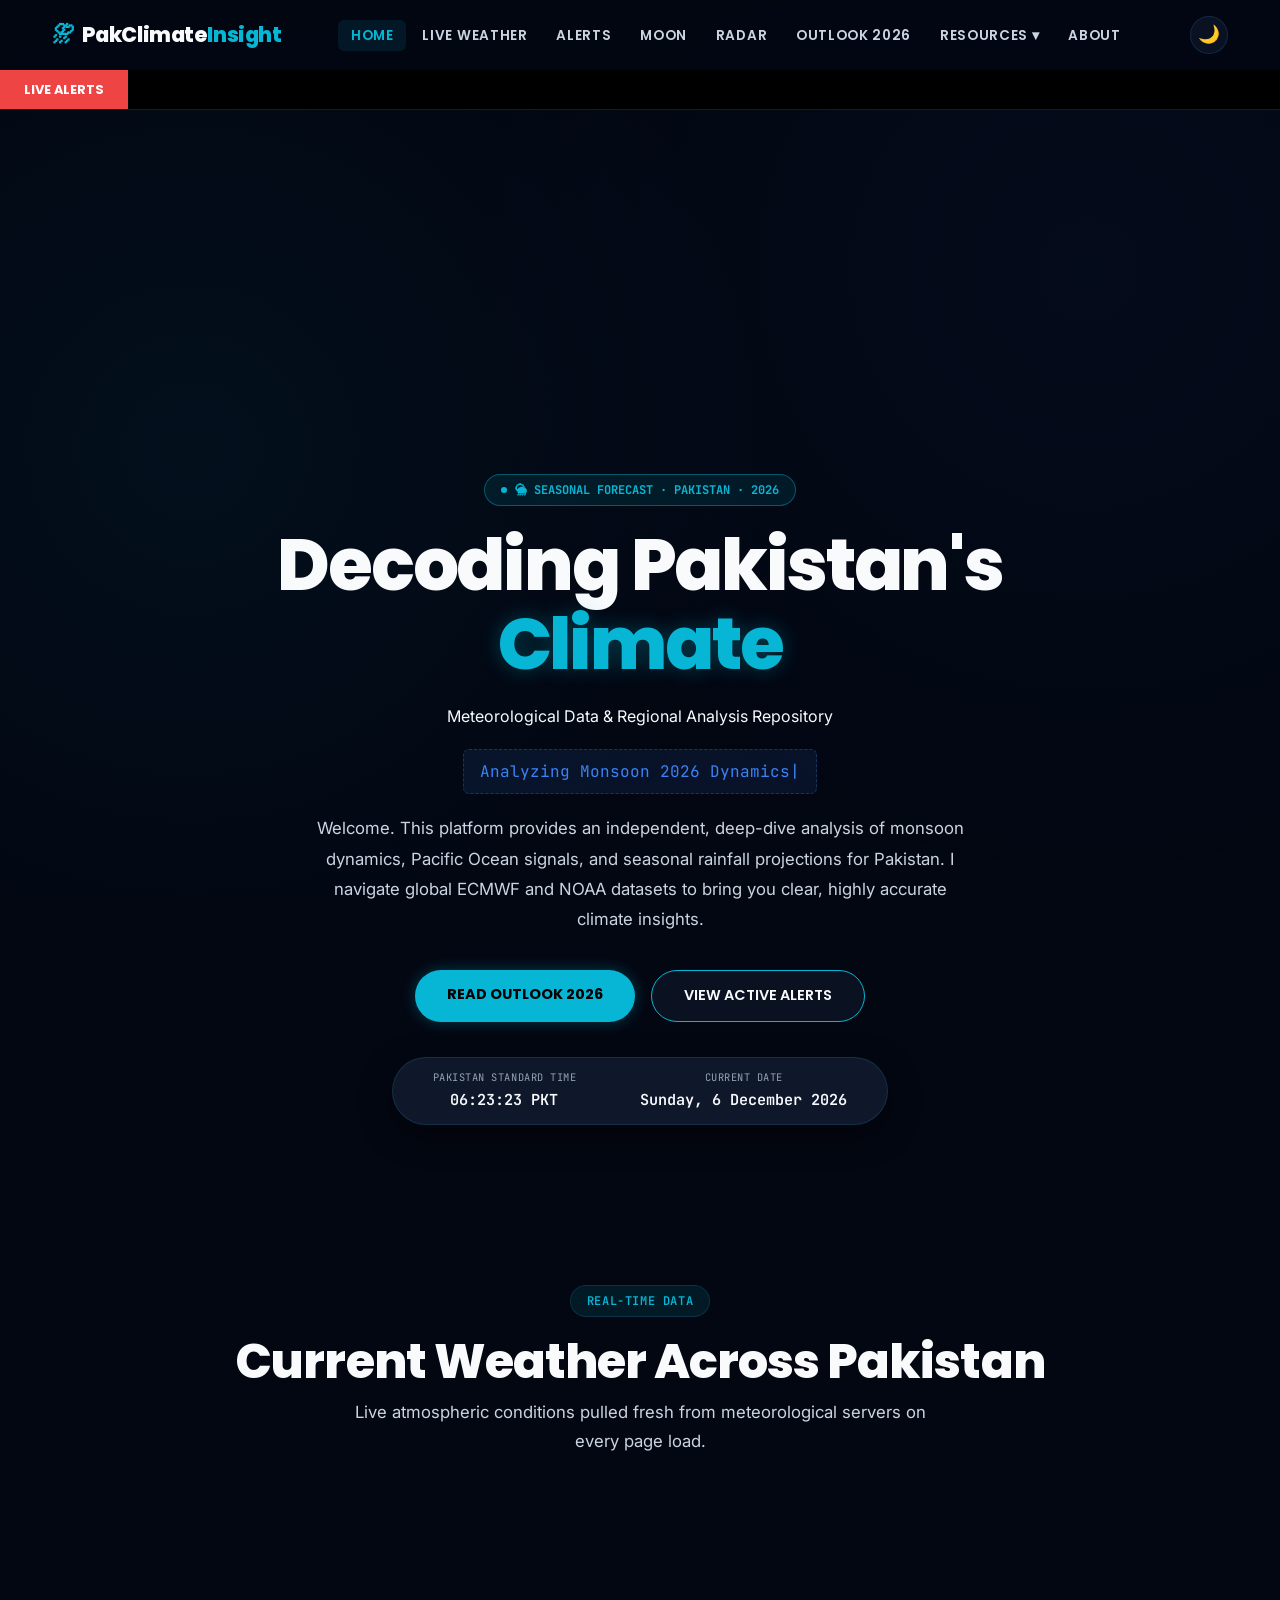
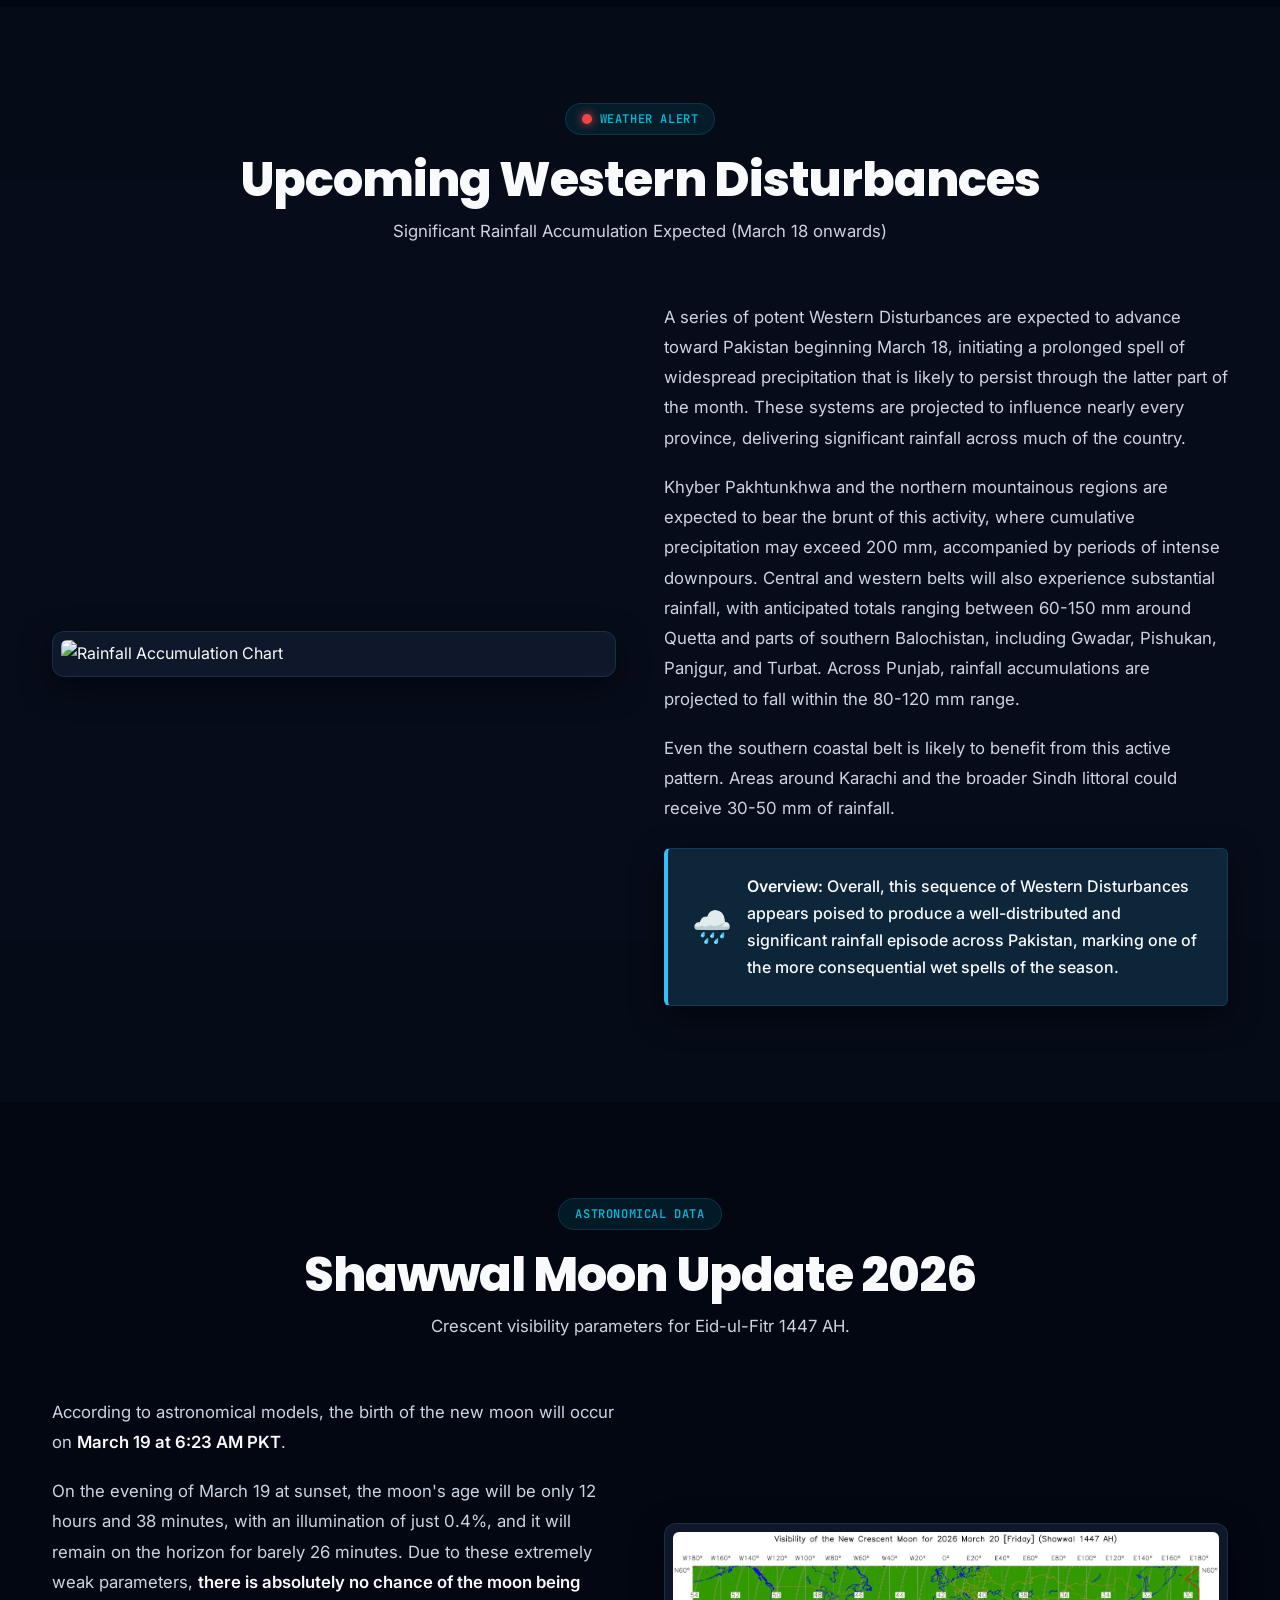
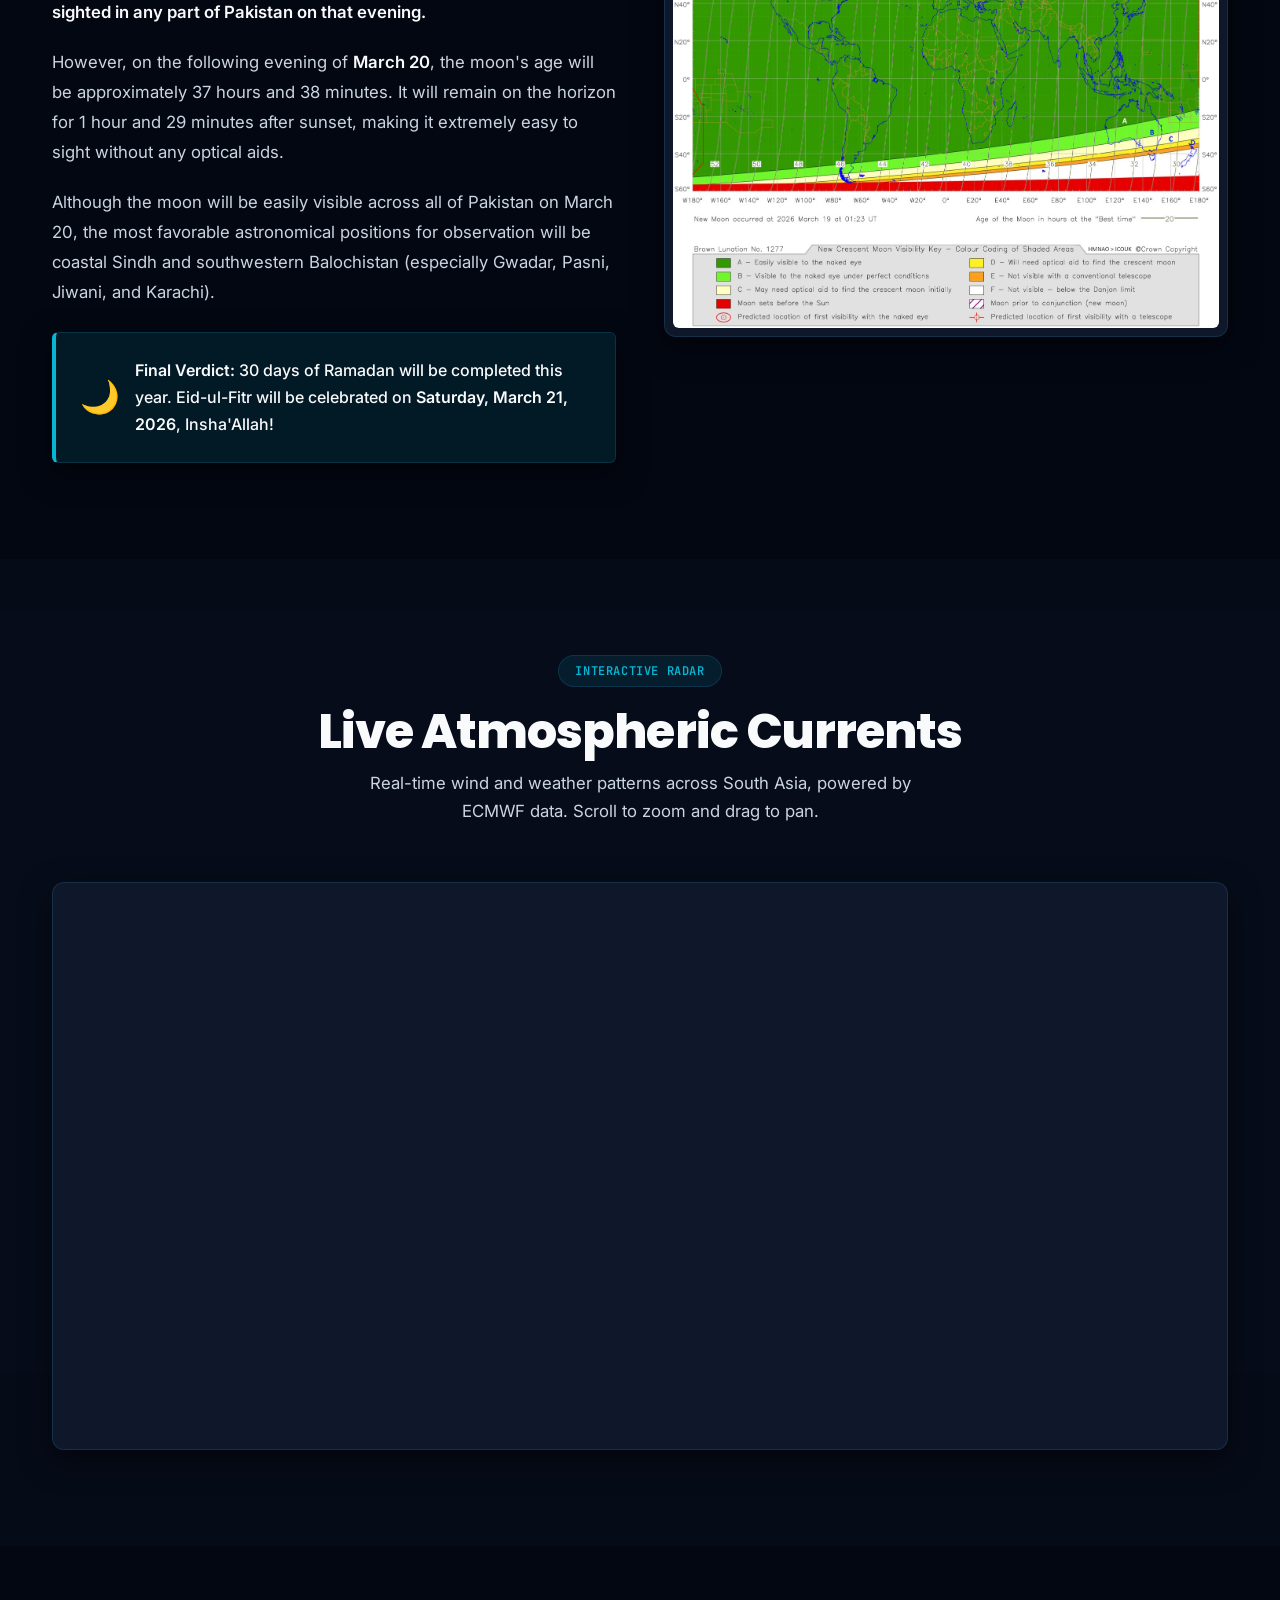
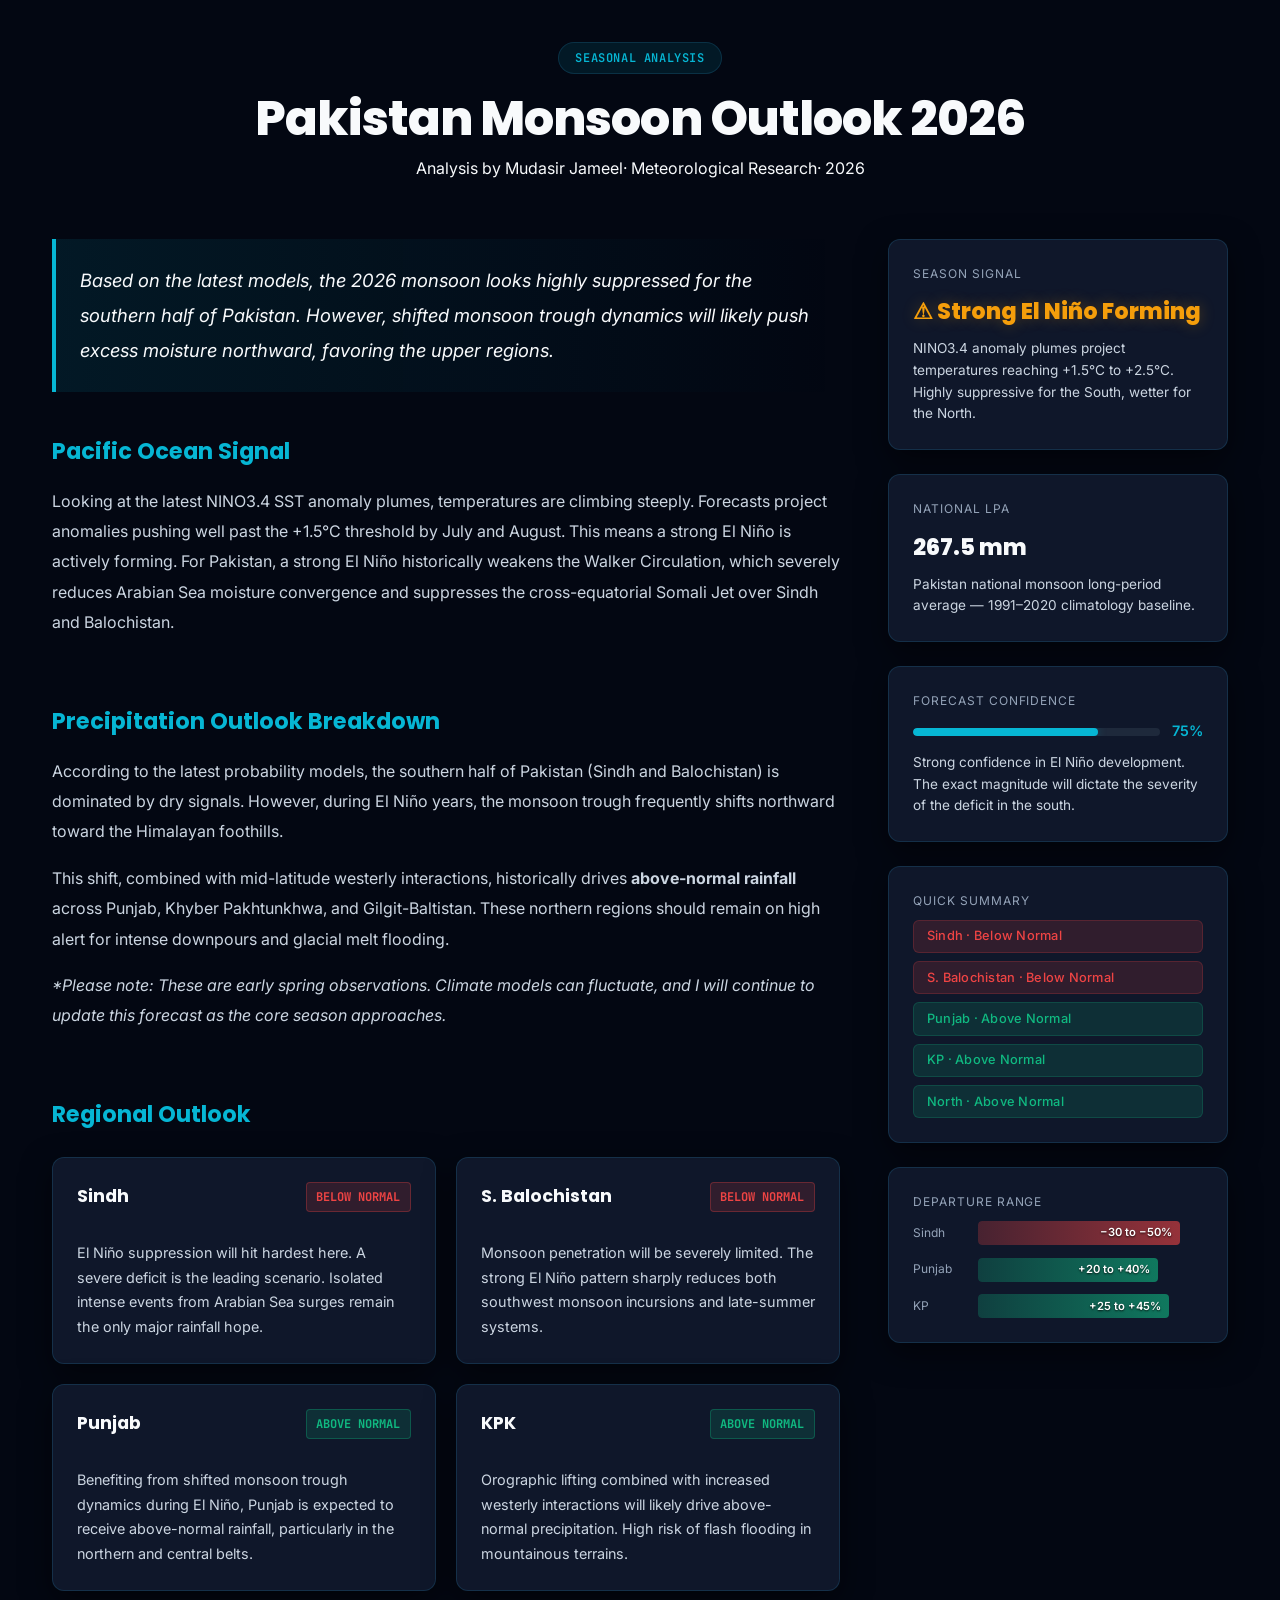
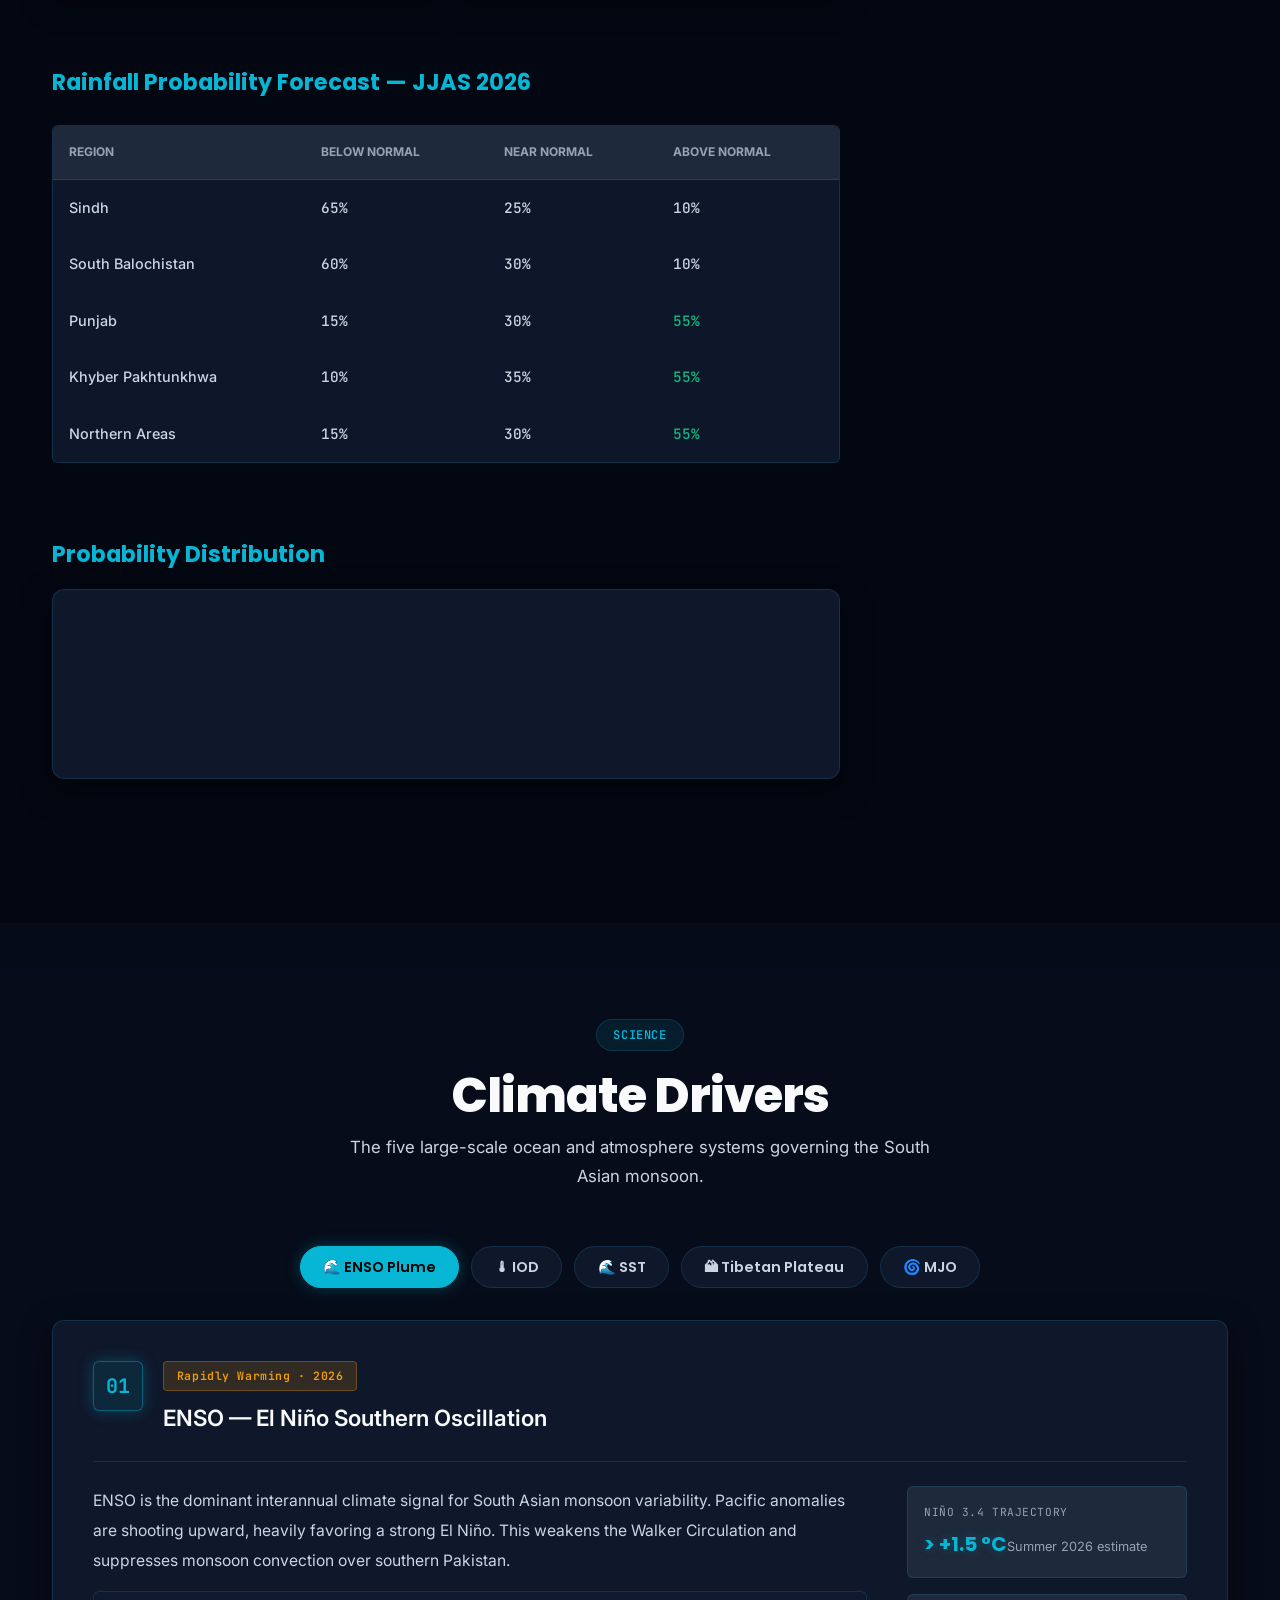
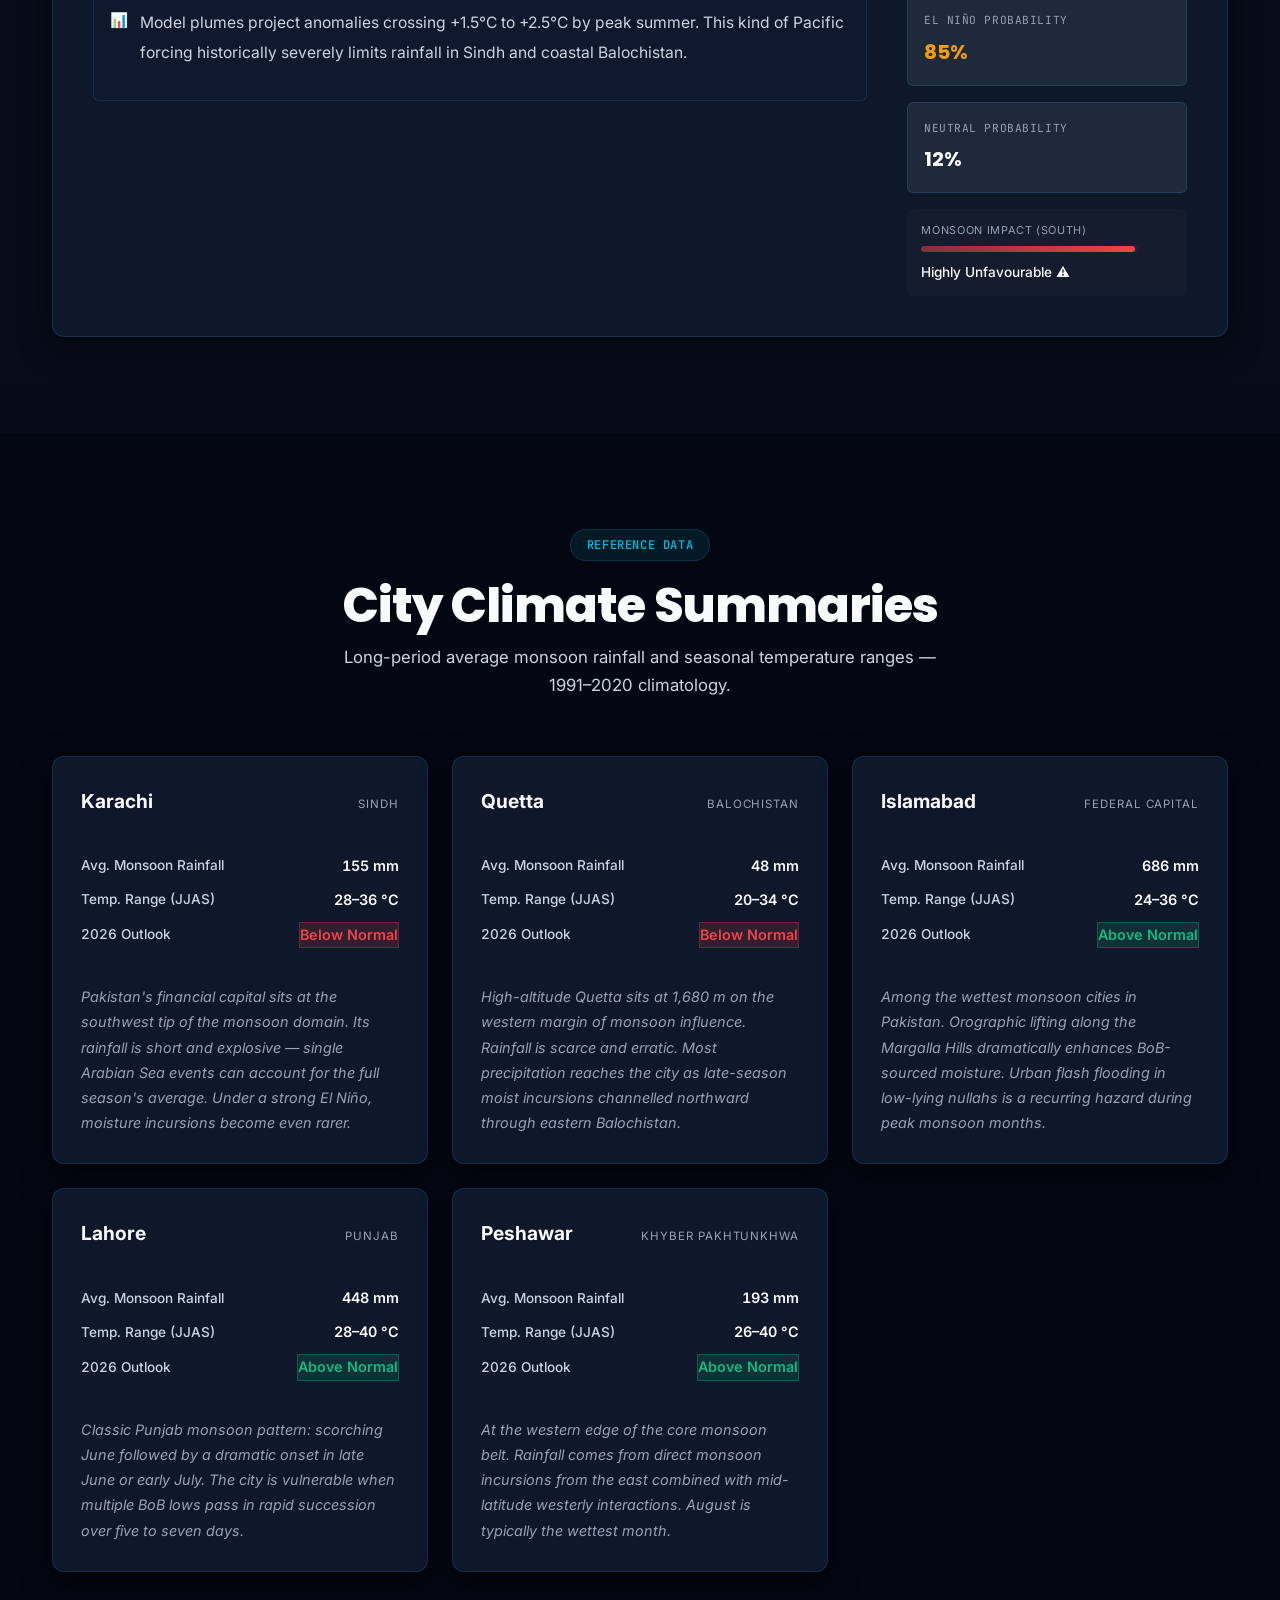
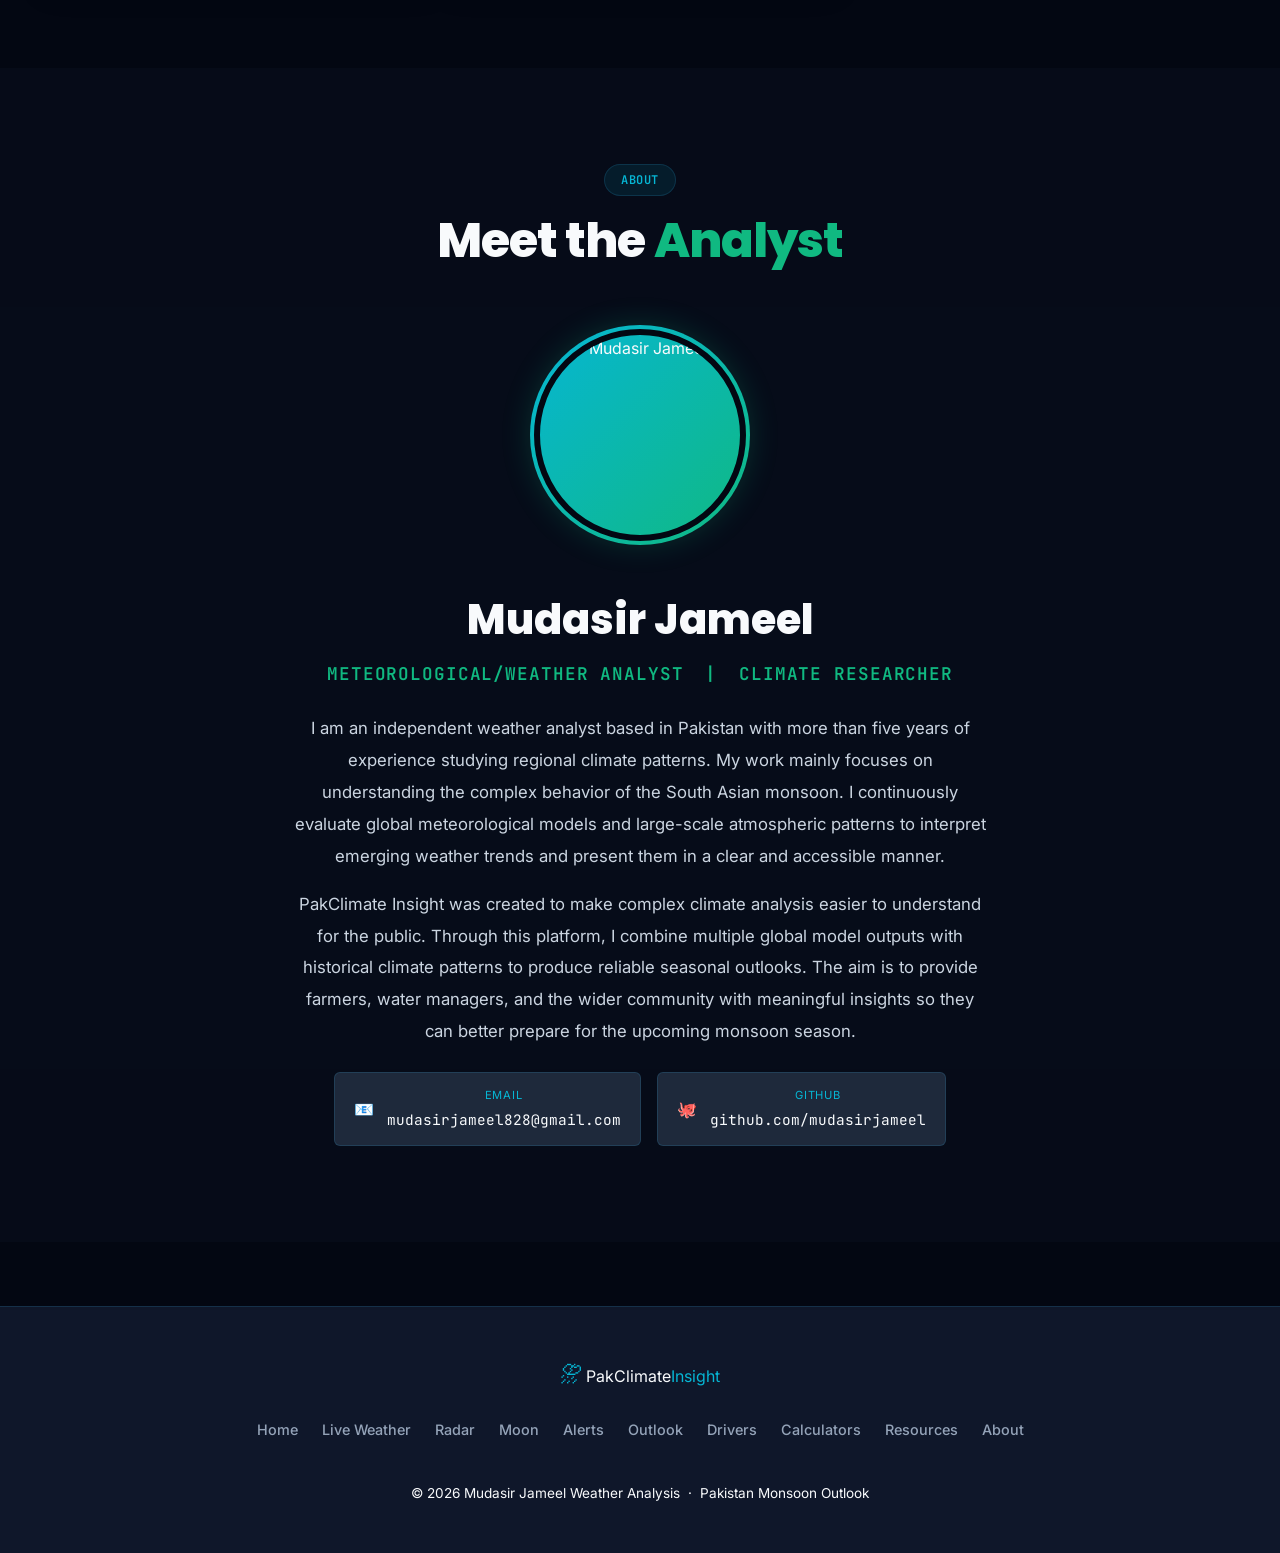
==== commit 6ccb3571: "Add files via upload" ====
--- a/index.html
+++ b/index.html
@@ -2,33 +2,53 @@
 <html lang="en" data-theme="dark">
 <head>
   <meta charset="UTF-8"/>
-  <meta name="viewport" content="width=device-width, initial-scale=1.0"/>
-  <title>Pakistan Monsoon Outlook 2026 — Mudasir Jameel</title>
+  <meta name="viewport" content="width=device-width, initial-scale=1.0, maximum-scale=1.0, user-scalable=no"/>
+  <title>PakClimate Insight 2026 — Mudasir Jameel</title>
   <link rel="stylesheet" href="style.css"/>
   <link rel="preconnect" href="https://fonts.googleapis.com"/>
-  <link href="https://fonts.googleapis.com/css2?family=Syne:wght@400;500;600;700;800&family=DM+Sans:ital,opsz,wght@0,9..40,300;0,9..40,400;0,9..40,500;1,9..40,300&family=JetBrains+Mono:wght@400;500&display=swap" rel="stylesheet"/>
+  <link href="https://fonts.googleapis.com/css2?family=Syne:wght@400;500;600;700;800&family=DM+Sans:ital,opsz,wght@0,9..40,300;0,9..40,400;0,9..40,500;1,9..40,300&family=JetBrains+Mono:wght@400;500;700&display=swap" rel="stylesheet"/>
   <script src="https://cdn.jsdelivr.net/npm/chart.js@4.4.0/dist/chart.umd.min.js" defer></script>
 </head>
 <body>
 
 <canvas id="rain-canvas"></canvas>
 <canvas id="particle-canvas"></canvas>
+
+<button id="scrollTopBtn" title="Go to top">↑</button>
+
+<div class="weather-ticker">
+  <div class="ticker-label">LIVE ALERTS</div>
+  <div class="ticker-wrap">
+    <div class="ticker-move">
+      <span class="ticker-item">⚠️ <strong>WESTERN DISTURBANCE:</strong> Potent weather system approaching March 18. Widespread heavy precipitation expected across KP, Punjab, and North Balochistan.</span>
+      <span class="ticker-item">🚨 <strong>ENSO WATCH:</strong> ECMWF plumes indicate a rapid warming trajectory. Strong El Niño expected by peak summer 2026, posing severe drought risk to Sindh.</span>
+      <span class="ticker-item">🌙 <strong>ASTRONOMY:</strong> Shawwal 1447 AH moon sighting confirmed impossible for March 19. Eid-ul-Fitr projected for Saturday, March 21, 2026.</span>
+      <span class="ticker-item">🚀 <strong>PLATFORM UPDATE:</strong> New interactive data layers and model integration Underway. Check back for enhancements.</span>
+    </div>
+  </div>
+</div>
 
 <nav class="navbar" id="navbar">
   <div class="nav-inner">
     <a href="#hero" class="nav-logo">
       <span class="logo-icon">⛈</span>
-      <span class="logo-name">Mudasir<span class="logo-accent">Weather</span></span>
+      <span class="logo-name">PakClimate<span class="logo-accent">Insight</span></span>
     </a>
     <ul class="nav-menu" id="nav-menu">
       <li><a href="#hero">Home</a></li>
       <li><a href="#live">Live Weather</a></li>
-      <li><a href="#live-map">Live Map</a></li>
-      <li><a href="#moon">Moon Update</a></li>
+      <li><a href="#rainfall-update">Alerts</a></li>
+      <li><a href="#moon">Moon</a></li>
+      <li><a href="#live-map">Radar</a></li>
       <li><a href="#outlook">Outlook 2026</a></li>
-      <li><a href="#drivers">Climate Drivers</a></li>
-      <li><a href="tools.html">Interactive Tools</a></li>
-      <li><a href="resources.html">Resources</a></li>
+      <li class="dropdown">
+        <a href="#" class="dropbtn">Resources ▾</a>
+        <div class="dropdown-content">
+          <a href="tools.html">Calculators ⚡</a>
+          <a href="indicators.html">Live Indicators 🌍</a>
+          <a href="resources.html">Data Sources</a>
+        </div>
+      </li>
       <li><a href="#about">About</a></li>
     </ul>
     <div class="nav-controls">
@@ -47,33 +67,26 @@
   <div class="hero-glow g3"></div>
 
   <div class="hero-body">
-    <div class="hero-pill reveal">🌦 Monsoon Outlook · Pakistan · 2026</div>
-
-    <div class="hero-profile-row reveal">
-      <div class="profile-ring-wrap">
-        <div class="profile-ring"></div>
-        <img src="profile.jpg" alt="Mudasir Jameel" class="profile-img"/>
-      </div>
+    <div class="hero-pill reveal">
+      <span class="badge-dot"></span> 🌦 Seasonal Forecast · Pakistan · 2026
     </div>
 
     <h1 class="hero-title reveal">
-      <span class="hero-name">Mudasir Jameel</span>
+      Decoding Pakistan's <span class="hero-name">Climate</span>
     </h1>
-    <p class="hero-role reveal">Weather Analyst &nbsp;|&nbsp; Monsoon Research Specialist</p>
+    <p class="hero-role reveal">Meteorological Data & Regional Analysis Repository</p>
 
     <div class="hero-typed-wrap reveal">
       <span id="typed-out" class="typed-text"></span><span class="cursor">|</span>
     </div>
 
     <p class="hero-desc reveal">
-      Independent analysis of monsoon dynamics, oceanic signals and seasonal rainfall
-      probability for Pakistan — based on ENSO indicators, SST anomalies and
-      historical analogue years. Member, Joint Met Society Pakistan.
+      Welcome. This platform provides an independent, deep-dive analysis of monsoon dynamics, Pacific Ocean signals, and seasonal rainfall projections for Pakistan. I navigate global ECMWF and NOAA datasets to bring you clear, highly accurate climate insights.
     </p>
 
     <div class="hero-btns reveal">
       <a href="#outlook" class="btn-primary">Read Outlook 2026</a>
-      <a href="#live" class="btn-outline">Live Weather ↓</a>
+      <a href="#rainfall-update" class="btn-outline">View Active Alerts</a>
     </div>
 
     <div class="hero-clock reveal">
@@ -83,15 +96,10 @@
       </div>
       <span class="clk-sep"></span>
       <div class="clock-item">
-        <span class="clk-label">Date</span>
+        <span class="clk-label">Current Date</span>
         <span id="live-date" class="clk-val">—</span>
       </div>
     </div>
-  </div>
-
-  <div class="hero-scroll-hint">
-    <span>scroll</span>
-    <div class="scroll-line"></div>
   </div>
 </section>
 
@@ -100,7 +108,7 @@
     <div class="sec-head reveal">
       <span class="eyebrow">Real-Time Data</span>
       <h2 class="sec-title">Current Weather <span class="accent">Across Pakistan</span></h2>
-      <p class="sec-sub">Live atmospheric conditions — data fetched fresh from WeatherAPI on every page load.</p>
+      <p class="sec-sub">Live atmospheric conditions pulled fresh from meteorological servers on every page load.</p>
     </div>
     <div class="weather-grid" id="weather-grid">
       <div class="w-loading" id="w-loading">
@@ -110,18 +118,33 @@
   </div>
 </section>
 
-<section class="section section-alt" id="live-map">
-  <div class="container">
-    <div class="sec-head reveal">
-      <span class="eyebrow">Interactive Radar</span>
-      <h2 class="sec-title">Live Atmospheric <span class="accent">Currents</span></h2>
-      <p class="sec-sub">Real-time wind and weather patterns across South Asia. Powered by ECMWF. Scroll to zoom and drag to pan.</p>
-    </div>
-    <div class="map-wrap glass reveal" id="map-container">
-      <div class="w-loading" id="map-loader" style="padding: 100px 0;">
-         <div class="spin"></div><span>Initializing Radar...</span>
-      </div>
-      <iframe id="windy-iframe" width="100%" height="500" data-src="https://embed.windy.com/embed.html?type=map&location=coordinates&metricRain=mm&metricTemp=%C2%B0C&metricWind=km/h&zoom=5&overlay=wind&product=ecmwf&level=surface&lat=28.5&lon=69.5" frameborder="0" title="Windy Interactive Weather Map" style="display: none; border-radius: var(--radius-sm);"></iframe>
+<section class="section section-alt" id="rainfall-update">
+  <div class="container">
+    <div class="sec-head reveal">
+      <span class="eyebrow"><span class="pulse-red"></span> Weather Alert</span>
+      <h2 class="sec-title">Upcoming Western <span class="accent">Disturbances</span></h2>
+      <p class="sec-sub">Significant Rainfall Accumulation Expected (March 18 onwards)</p>
+    </div>
+    
+    <div class="moon-layout">
+      <div class="moon-img-wrap glass-card reveal" data-delay="100">
+        <img src="Rainfall accumulation chart.png" alt="Rainfall Accumulation Chart" class="moon-img" loading="lazy">
+      </div>
+      
+      <div class="moon-text reveal" data-delay="200">
+        <p>A series of potent Western Disturbances are expected to advance toward Pakistan beginning March 18, initiating a prolonged spell of widespread precipitation that is likely to persist through the latter part of the month. These systems are projected to influence nearly every province, delivering significant rainfall across much of the country.</p>
+        
+        <p>Khyber Pakhtunkhwa and the northern mountainous regions are expected to bear the brunt of this activity, where cumulative precipitation may exceed 200 mm, accompanied by periods of intense downpours. Central and western belts will also experience substantial rainfall, with anticipated totals ranging between 60-150 mm around Quetta and parts of southern Balochistan, including Gwadar, Pishukan, Panjgur, and Turbat. Across Punjab, rainfall accumulations are projected to fall within the 80-120 mm range.</p>
+        
+        <p>Even the southern coastal belt is likely to benefit from this active pattern. Areas around Karachi and the broader Sindh littoral could receive 30-50 mm of rainfall.</p>
+        
+        <div class="moon-verdict glass-card" style="border-left-color: var(--neutral); background: var(--neutral-bg);">
+          <span class="mv-icon">🌧️</span>
+          <div>
+            <strong>Overview:</strong> Overall, this sequence of Western Disturbances appears poised to produce a well-distributed and significant rainfall episode across Pakistan, marking one of the more consequential wet spells of the season.
+          </div>
+        </div>
+      </div>
     </div>
   </div>
 </section>
@@ -135,32 +158,49 @@
     </div>
     <div class="moon-layout">
       <div class="moon-text reveal">
-        <p>According to astronomical models, the birth of the new moon will occur on <strong>March 19 at 6:23 AM</strong>.</p>
-        <p>On the evening of March 19 at sunset, the moon's age will be only 12 hours and 38 minutes, with an illumination of just 0.4%, and it will remain on the horizon for barely 26 minutes. Due to these parameters, <strong>there is no chance of the moon being sighted in any part of Pakistan on that evening.</strong></p>
-        <p>However, on the evening of <strong>March 20</strong>, the moon's age will be approximately 37 hours and 38 minutes, and it will remain on the horizon for 1 hour and 29 minutes after sunset, making it extremely easy to sight without any optical aids.</p>
+        <p>According to astronomical models, the birth of the new moon will occur on <strong>March 19 at 6:23 AM PKT</strong>.</p>
+        <p>On the evening of March 19 at sunset, the moon's age will be only 12 hours and 38 minutes, with an illumination of just 0.4%, and it will remain on the horizon for barely 26 minutes. Due to these extremely weak parameters, <strong>there is absolutely no chance of the moon being sighted in any part of Pakistan on that evening.</strong></p>
+        <p>However, on the following evening of <strong>March 20</strong>, the moon's age will be approximately 37 hours and 38 minutes. It will remain on the horizon for 1 hour and 29 minutes after sunset, making it extremely easy to sight without any optical aids.</p>
         <p>Although the moon will be easily visible across all of Pakistan on March 20, the most favorable astronomical positions for observation will be coastal Sindh and southwestern Balochistan (especially Gwadar, Pasni, Jiwani, and Karachi).</p>
-        <div class="moon-verdict glass">
+        <div class="moon-verdict glass-card">
           <span class="mv-icon">🌙</span>
           <div>
-            <strong>Verdict:</strong> 30 days of Ramadan will be completed this year. Eid-ul-Fitr will be celebrated on <strong>Saturday, March 21, 2026</strong>, Insha'Allah!
-          </div>
-        </div>
-      </div>
-      <div class="moon-img-wrap glass reveal" data-delay="150">
-        <img src="moon.png.jpg" alt="Shawwal Moon Visibility Map" class="moon-img" loading="lazy">
-      </div>
-    </div>
-  </div>
-</section>
-
-<section class="section section-alt" id="outlook">
+            <strong>Final Verdict:</strong> 30 days of Ramadan will be completed this year. Eid-ul-Fitr will be celebrated on <strong>Saturday, March 21, 2026</strong>, Insha'Allah!
+          </div>
+        </div>
+      </div>
+      
+      <div class="moon-img-wrap glass-card reveal in" data-delay="150">
+        <img src="1447h_10b.jpg" alt="Shawwal Moon Visibility Map" class="moon-img">
+      </div>
+    </div>
+  </div>
+</section>
+
+<section class="section section-alt" id="live-map">
+  <div class="container">
+    <div class="sec-head reveal">
+      <span class="eyebrow">Interactive Radar</span>
+      <h2 class="sec-title">Live Atmospheric <span class="accent">Currents</span></h2>
+      <p class="sec-sub">Real-time wind and weather patterns across South Asia, powered by ECMWF data. Scroll to zoom and drag to pan.</p>
+    </div>
+    <div class="map-wrap glass-card reveal" id="map-container">
+      <div class="w-loading" id="map-loader" style="padding: 100px 0;">
+         <div class="spin"></div><span>Initializing Radar...</span>
+      </div>
+      <iframe id="windy-iframe" style="width: 100% !important; height: 550px !important; min-height: 550px !important; display: none; border-radius: var(--radius-sm);" data-src="https://embed.windy.com/embed.html?type=map&location=coordinates&metricRain=mm&metricTemp=%C2%B0C&metricWind=km/h&zoom=5&overlay=wind&product=ecmwf&level=surface&lat=28.5&lon=69.5" frameborder="0" title="Windy Interactive Weather Map"></iframe>
+    </div>
+  </div>
+</section>
+
+<section class="section" id="outlook">
   <div class="container">
     <div class="sec-head reveal">
       <span class="eyebrow">Seasonal Analysis</span>
       <h2 class="sec-title">Pakistan Monsoon <span class="accent">Outlook 2026</span></h2>
       <div class="byline reveal">
-        <span>Mudasir Jameel</span><span class="bdot">·</span>
-        <span>Climate Analysis</span><span class="bdot">·</span>
+        <span>Analysis by Mudasir Jameel</span><span class="bdot">·</span>
+        <span>Meteorological Research</span><span class="bdot">·</span>
         <span>2026</span>
       </div>
     </div>
@@ -169,72 +209,57 @@
       <article class="outlook-article">
 
         <p class="article-lead reveal">
-          The 2026 southwest monsoon season presents a cautiously pessimistic signal
-          for southern Pakistan, driven by a developing El Niño pattern in the central
-          Pacific Ocean. Northern regions maintain a more uncertain but relatively
-          better-supported outlook owing to monsoon trough interactions and orographic dynamics.
+          Based on the latest models, the 2026 monsoon looks highly suppressed for the southern half of Pakistan. However, shifted monsoon trough dynamics will likely push excess moisture northward, favoring the upper regions.
         </p>
 
         <div class="a-block reveal">
           <h3>Pacific Ocean Signal</h3>
-          <p>Sea surface temperature anomalies in the Niño 3.4 region have trended positive through early 2026, crossing the +0.5 °C threshold that defines El Niño onset. During established El Niño episodes, the Walker Circulation weakens — reducing Arabian Sea moisture convergence and suppressing the cross-equatorial Somali Jet, both critical mechanisms for delivering southwest monsoon rainfall into Pakistan.</p>
-          <p>Multi-model ensemble guidance from ECMWF, NCEP and BOM projects this warm Pacific anomaly persisting through June–September. The magnitude remains moderate rather than strong, which limits the degree of expected suppression.</p>
+          <p>Looking at the latest NINO3.4 SST anomaly plumes, temperatures are climbing steeply. Forecasts project anomalies pushing well past the +1.5°C threshold by July and August. This means a strong El Niño is actively forming. For Pakistan, a strong El Niño historically weakens the Walker Circulation, which severely reduces Arabian Sea moisture convergence and suppresses the cross-equatorial Somali Jet over Sindh and Balochistan.</p>
         </div>
 
         <div class="a-block reveal">
-          <h3>Arabian Sea Conditions</h3>
-          <p>Despite the unfavourable Pacific background, the North Arabian Sea continues to hold above-normal sea surface temperatures. This residual warmth provides a secondary moisture source that can sustain occasional inland moisture surges and support convective activity near the coast. Karachi and coastal Sindh may experience episodic heavy rain events even within a below-normal season.</p>
-        </div>
-
-        <div class="a-block reveal">
-          <h3>Monsoon Trough and Northern Incursions</h3>
-          <p>The monsoon trough is expected to establish itself over the Indo-Gangetic Plain during July. During active phases, this trough shifts northward, allowing Bay of Bengal moisture systems to track westward into Punjab and the upper Indus Valley. This mechanism remains viable under El Niño conditions, though active spells will be shorter and less frequent than neutral or La Niña years.</p>
+          <h3>Precipitation Outlook Breakdown</h3>
+          <p>According to the latest probability models, the southern half of Pakistan (Sindh and Balochistan) is dominated by dry signals. However, during El Niño years, the monsoon trough frequently shifts northward toward the Himalayan foothills.</p>
+          <p>This shift, combined with mid-latitude westerly interactions, historically drives <strong>above-normal rainfall</strong> across Punjab, Khyber Pakhtunkhwa, and Gilgit-Baltistan. These northern regions should remain on high alert for intense downpours and glacial melt flooding.</p>
+          <p><em>*Please note: These are early spring observations. Climate models can fluctuate, and I will continue to update this forecast as the core season approaches.</em></p>
         </div>
 
         <div class="a-block reveal">
           <h3>Regional Outlook</h3>
           <div class="region-grid">
-            <div class="region-card glass">
+            <div class="region-card glass-card">
               <div class="rc-top">
                 <span class="rc-name">Sindh</span>
                 <span class="rc-sig sig-below">Below Normal</span>
               </div>
-              <p>El Niño suppression most pronounced here. Seasonal deficit of 25–40% below LPA is the most likely outcome. Isolated intense events from Arabian Sea surges remain possible.</p>
+              <p>El Niño suppression will hit hardest here. A severe deficit is the leading scenario. Isolated intense events from Arabian Sea surges remain the only major rainfall hope.</p>
             </div>
-            <div class="region-card glass">
+            <div class="region-card glass-card">
               <div class="rc-top">
-                <span class="rc-name">Southern Balochistan</span>
+                <span class="rc-name">S. Balochistan</span>
                 <span class="rc-sig sig-below">Below Normal</span>
               </div>
-              <p>Limited monsoon penetration expected. El Niño reduces both southwest monsoon incursions and pre-monsoon systems. Coastal Makran may see marginal benefit.</p>
+              <p>Monsoon penetration will be severely limited. The strong El Niño pattern sharply reduces both southwest monsoon incursions and late-summer systems.</p>
             </div>
-            <div class="region-card glass">
+            <div class="region-card glass-card">
               <div class="rc-top">
                 <span class="rc-name">Punjab</span>
-                <span class="rc-sig sig-neutral">Near Normal</span>
+                <span class="rc-sig sig-above">Above Normal</span>
               </div>
-              <p>Bay of Bengal disturbances hold stronger influence in the monsoon belt. Active BoB lows can deliver substantial rainfall even during El Niño. Above-normal possible in northeast.</p>
+              <p>Benefiting from shifted monsoon trough dynamics during El Niño, Punjab is expected to receive above-normal rainfall, particularly in the northern and central belts.</p>
             </div>
-            <div class="region-card glass">
+            <div class="region-card glass-card">
               <div class="rc-top">
-                <span class="rc-name">Khyber Pakhtunkhwa</span>
-                <span class="rc-sig sig-above">Near–Above Normal</span>
+                <span class="rc-name">KPK</span>
+                <span class="rc-sig sig-above">Above Normal</span>
               </div>
-              <p>Benefits from orographic lifting along Hindu Kush foothills and monsoon–westerly interactions in late season. Cautiously optimistic outlook relative to the national picture.</p>
-            </div>
-            <div class="region-card glass">
-              <div class="rc-top">
-                <span class="rc-name">Northern Areas</span>
-                <span class="rc-sig sig-neutral">Near Normal</span>
-              </div>
-              <p>Gilgit-Baltistan and upper KP are less ENSO-sensitive than southern Pakistan. GLOF risk may be moderated given reduced snowmelt. Near-normal outcome anticipated.</p>
+              <p>Orographic lifting combined with increased westerly interactions will likely drive above-normal precipitation. High risk of flash flooding in mountainous terrains.</p>
             </div>
           </div>
         </div>
 
         <div class="a-block reveal">
           <h3>Rainfall Probability Forecast — JJAS 2026</h3>
-          <p>Probabilistic outlook based on multi-model ensemble guidance and historical El Niño analogues.</p>
           <div class="tbl-wrap">
             <table class="prob-table">
               <thead>
@@ -246,11 +271,11 @@
                 </tr>
               </thead>
               <tbody>
-                <tr><td>Sindh</td><td class="c-below">55%</td><td class="c-near">30%</td><td class="c-above">15%</td></tr>
-                <tr><td>South Balochistan</td><td class="c-below">50%</td><td class="c-near">35%</td><td class="c-above">15%</td></tr>
-                <tr><td>Punjab</td><td class="c-below">25%</td><td class="c-near">50%</td><td class="c-above">25%</td></tr>
-                <tr><td>Khyber Pakhtunkhwa</td><td class="c-below">20%</td><td class="c-near">50%</td><td class="c-above">30%</td></tr>
-                <tr><td>Northern Areas</td><td class="c-below">25%</td><td class="c-near">45%</td><td class="c-above">30%</td></tr>
+                <tr><td>Sindh</td><td class="c-below">65%</td><td class="c-near">25%</td><td class="c-above">10%</td></tr>
+                <tr><td>South Balochistan</td><td class="c-below">60%</td><td class="c-near">30%</td><td class="c-above">10%</td></tr>
+                <tr><td>Punjab</td><td class="c-below">15%</td><td class="c-near">30%</td><td class="c-above" style="color:var(--above)">55%</td></tr>
+                <tr><td>Khyber Pakhtunkhwa</td><td class="c-below">10%</td><td class="c-near">35%</td><td class="c-above" style="color:var(--above)">55%</td></tr>
+                <tr><td>Northern Areas</td><td class="c-below">15%</td><td class="c-near">30%</td><td class="c-above" style="color:var(--above)">55%</td></tr>
               </tbody>
             </table>
           </div>
@@ -258,7 +283,7 @@
 
         <div class="a-block reveal">
           <h3>Probability Distribution</h3>
-          <div class="chart-wrap glass">
+          <div class="chart-wrap glass-card">
             <canvas id="probChart"></canvas>
           </div>
         </div>
@@ -266,52 +291,48 @@
       </article>
 
       <aside class="outlook-sidebar">
-        <div class="sb-card glass reveal">
+        <div class="sb-card glass-card reveal">
           <div class="sb-label">Season Signal</div>
-          <div class="sb-value warn">⚠ El Niño Active</div>
-          <p class="sb-note">Moderate warm anomaly detected in Niño 3.4 region as of early 2026. Suppressive influence expected through JJAS season.</p>
-        </div>
-        <div class="sb-card glass reveal">
+          <div class="sb-value warn">⚠ Strong El Niño Forming</div>
+          <p class="sb-note">NINO3.4 anomaly plumes project temperatures reaching +1.5°C to +2.5°C. Highly suppressive for the South, wetter for the North.</p>
+        </div>
+        <div class="sb-card glass-card reveal">
           <div class="sb-label">National LPA</div>
           <div class="sb-value">267.5 mm</div>
           <p class="sb-note">Pakistan national monsoon long-period average — 1991–2020 climatology baseline.</p>
         </div>
-        <div class="sb-card glass reveal">
+        <div class="sb-card glass-card reveal">
           <div class="sb-label">Forecast Confidence</div>
           <div class="conf-bar-wrap">
-            <div class="conf-track"><div class="conf-fill" style="width:65%"></div></div>
-            <span class="conf-pct mono">65%</span>
-          </div>
-          <p class="sb-note">Moderate confidence. El Niño magnitude uncertainty is the primary error source.</p>
-        </div>
-        <div class="sb-card glass reveal">
+            <div class="conf-track"><div class="conf-fill" style="width:75%"></div></div>
+            <span class="conf-pct mono">75%</span>
+          </div>
+          <p class="sb-note">Strong confidence in El Niño development. The exact magnitude will dictate the severity of the deficit in the south.</p>
+        </div>
+        <div class="sb-card glass-card reveal">
           <div class="sb-label">Quick Summary</div>
           <div class="quick-badges">
-            <span class="qb qb-below">Sindh · Below</span>
-            <span class="qb qb-below">S. Balochistan · Below</span>
-            <span class="qb qb-neutral">Punjab · Near Normal</span>
-            <span class="qb qb-above">KP · Near–Above</span>
-            <span class="qb qb-neutral">North · Near Normal</span>
-          </div>
-        </div>
-        <div class="sb-card glass reveal">
+            <span class="qb qb-below">Sindh · Below Normal</span>
+            <span class="qb qb-below">S. Balochistan · Below Normal</span>
+            <span class="qb qb-above">Punjab · Above Normal</span>
+            <span class="qb qb-above">KP · Above Normal</span>
+            <span class="qb qb-above">North · Above Normal</span>
+          </div>
+        </div>
+        <div class="sb-card glass-card reveal">
           <div class="sb-label">Departure Range</div>
           <div class="dep-bars">
             <div class="dep-row">
               <span class="dep-region">Sindh</span>
-              <div class="dep-track"><div class="dep-fill dep-b" style="width:80%">−25 to −40%</div></div>
+              <div class="dep-track"><div class="dep-fill dep-b" style="width:90%">−30 to −50%</div></div>
             </div>
             <div class="dep-row">
               <span class="dep-region">Punjab</span>
-              <div class="dep-track"><div class="dep-fill dep-n" style="width:52%">±10%</div></div>
+              <div class="dep-track"><div class="dep-fill dep-a" style="width:80%">+20 to +40%</div></div>
             </div>
             <div class="dep-row">
               <span class="dep-region">KP</span>
-              <div class="dep-track"><div class="dep-fill dep-a" style="width:62%">+5 to +15%</div></div>
-            </div>
-            <div class="dep-row">
-              <span class="dep-region">GB</span>
-              <div class="dep-track"><div class="dep-fill dep-n" style="width:50%">±5%</div></div>
+              <div class="dep-track"><div class="dep-fill dep-a" style="width:85%">+25 to +45%</div></div>
             </div>
           </div>
         </div>
@@ -319,49 +340,48 @@
     </div></div>
 </section>
 
-<section class="section" id="drivers">
+<section class="section section-alt" id="drivers">
   <div class="container">
     <div class="sec-head reveal">
       <span class="eyebrow">Science</span>
       <h2 class="sec-title">Climate <span class="accent">Drivers</span></h2>
-      <p class="sec-sub">Five large-scale ocean and atmosphere systems govern each monsoon season. Understanding their current state is the foundation of any seasonal forecast.</p>
+      <p class="sec-sub">The five large-scale ocean and atmosphere systems governing the South Asian monsoon.</p>
     </div>
 
     <div class="driver-tabs reveal">
-      <button class="dtab active" data-panel="enso">🌊 ENSO</button>
+      <button class="dtab active" data-panel="enso">🌊 ENSO Plume</button>
       <button class="dtab" data-panel="iod">🌡 IOD</button>
       <button class="dtab" data-panel="sst">🌊 SST</button>
       <button class="dtab" data-panel="tibet">🏔 Tibetan Plateau</button>
       <button class="dtab" data-panel="mjo">🌀 MJO</button>
     </div>
 
-    <div id="panel-enso" class="driver-panel glass active reveal">
+    <div id="panel-enso" class="driver-panel glass-card active reveal">
       <div class="dp-head">
         <div class="dp-icon-box">01</div>
         <div>
-          <span class="dp-badge dp-warn">Developing El Niño · 2026</span>
+          <span class="dp-badge dp-warn">Rapidly Warming · 2026</span>
           <h3 class="dp-title">ENSO — El Niño Southern Oscillation</h3>
         </div>
       </div>
       <div class="dp-body">
         <div class="dp-text">
-          <p>ENSO is the dominant interannual climate signal for South Asian monsoon variability. Warm Pacific anomalies (El Niño) weaken the Walker Circulation, reduce moisture transport into the Arabian Sea, and suppress monsoon convection over southern Pakistan. For 2026, a moderate El Niño is the leading scenario, with Niño 3.4 indices above +0.5 °C — historically associated with below-normal rainfall in Sindh and coastal Balochistan.</p>
+          <p>ENSO is the dominant interannual climate signal for South Asian monsoon variability. Pacific anomalies are shooting upward, heavily favoring a strong El Niño. This weakens the Walker Circulation and suppresses monsoon convection over southern Pakistan.</p>
           <div class="dp-callout">
             <span>📊</span>
-            <p>Moderate El Niño in 2026 creates the most unfavourable Pacific forcing for Pakistan's monsoon since 2015. Suppression will be strongest across Sindh and the lower Indus basin.</p>
+            <p>Model plumes project anomalies crossing +1.5°C to +2.5°C by peak summer. This kind of Pacific forcing historically severely limits rainfall in Sindh and coastal Balochistan.</p>
           </div>
         </div>
         <div class="dp-stats">
-          <div class="dp-stat"><span class="dps-label">Niño 3.4 Index</span><span class="dps-val accent">+0.6 °C</span><span class="dps-note">Early 2026 estimate</span></div>
-          <div class="dp-stat"><span class="dps-label">El Niño Probability</span><span class="dps-val warn">62%</span></div>
-          <div class="dp-stat"><span class="dps-label">Neutral Probability</span><span class="dps-val">28%</span></div>
-          <div class="dp-stat"><span class="dps-label">La Niña Probability</span><span class="dps-val">10%</span></div>
-          <div class="dp-impact"><span class="dpi-label">Monsoon Impact</span><div class="dpi-track"><div class="dpi-fill neg" style="width:72%"></div></div><span class="dpi-text">Unfavourable ⚠</span></div>
-        </div>
-      </div>
-    </div>
-
-    <div id="panel-iod" class="driver-panel glass reveal">
+          <div class="dp-stat"><span class="dps-label">Niño 3.4 Trajectory</span><span class="dps-val accent">> +1.5 °C</span><span class="dps-note">Summer 2026 estimate</span></div>
+          <div class="dp-stat"><span class="dps-label">El Niño Probability</span><span class="dps-val warn">85%</span></div>
+          <div class="dp-stat"><span class="dps-label">Neutral Probability</span><span class="dps-val">12%</span></div>
+          <div class="dp-impact"><span class="dpi-label">Monsoon Impact (South)</span><div class="dpi-track"><div class="dpi-fill neg" style="width:85%"></div></div><span class="dpi-text">Highly Unfavourable ⚠</span></div>
+        </div>
+      </div>
+    </div>
+
+    <div id="panel-iod" class="driver-panel glass-card reveal">
       <div class="dp-head">
         <div class="dp-icon-box">02</div>
         <div>
@@ -371,22 +391,22 @@
       </div>
       <div class="dp-body">
         <div class="dp-text">
-          <p>The IOD measures the sea surface temperature difference between the western and eastern Indian Ocean. A positive IOD warms the western basin, strengthening moisture gradient toward South Asia. A negative IOD has the opposite effect. For 2026, IOD is currently neutral but trending toward negative conditions — which would compound El Niño suppression for southern Pakistan.</p>
+          <p>The IOD measures the sea surface temperature difference across the Indian Ocean. A positive IOD warms the western basin, pulling moisture toward Pakistan. A negative IOD does the opposite. Currently, the IOD is neutral but models lean toward negative conditions, which would compound the El Niño dry spell in the south.</p>
           <div class="dp-callout">
             <span>🔬</span>
-            <p>Historical analogue years where both El Niño and negative IOD co-occurred (2015, 2009) are associated with notable monsoon deficits across southern Pakistan.</p>
+            <p>If a strong El Niño pairs with a negative IOD, we are looking at an analogue similar to 2015, which brought notable monsoon deficits across the lower half of the country.</p>
           </div>
         </div>
         <div class="dp-stats">
-          <div class="dp-stat"><span class="dps-label">IOD Index (2026)</span><span class="dps-val accent">+0.15 °C</span><span class="dps-note">Currently neutral</span></div>
+          <div class="dp-stat"><span class="dps-label">IOD Index (Current)</span><span class="dps-val accent">+0.15 °C</span><span class="dps-note">Neutral</span></div>
           <div class="dp-stat"><span class="dps-label">JJAS Forecast</span><span class="dps-val warn">−0.3 to −0.5°C</span></div>
           <div class="dp-stat"><span class="dps-label">Historical Analog</span><span class="dps-val">2015 · 2009</span></div>
-          <div class="dp-impact"><span class="dpi-label">Monsoon Impact</span><div class="dpi-track"><div class="dpi-fill neg" style="width:55%"></div></div><span class="dpi-text">Mixed ⚠</span></div>
-        </div>
-      </div>
-    </div>
-
-    <div id="panel-sst" class="driver-panel glass reveal">
+          <div class="dp-impact"><span class="dpi-label">Monsoon Impact</span><div class="dpi-track"><div class="dpi-fill neg" style="width:65%"></div></div><span class="dpi-text">Mixed to Negative ⚠</span></div>
+        </div>
+      </div>
+    </div>
+
+    <div id="panel-sst" class="driver-panel glass-card reveal">
       <div class="dp-head">
         <div class="dp-icon-box">03</div>
         <div>
@@ -396,23 +416,22 @@
       </div>
       <div class="dp-body">
         <div class="dp-text">
-          <p>SSTs in the Arabian Sea and Bay of Bengal directly modulate available monsoon moisture. The North Arabian Sea remains anomalously warm in early 2026 (+0.4–0.7 °C above normal), providing a compensating moisture source even as Pacific El Niño suppresses the main circulation. Bay of Bengal SSTs are near normal, supporting moderate low-pressure genesis. Somali Jet strength is expected slightly below normal due to weaker temperature gradients.</p>
+          <p>SSTs in the Arabian Sea and Bay of Bengal directly modulate available monsoon moisture. The North Arabian Sea remains anomalously warm, which is the only major mitigating factor right now against the Pacific El Niño. This residual heat can sustain localized moisture surges.</p>
           <div class="dp-callout">
             <span>🌊</span>
-            <p>Warm North Arabian Sea in 2026 is the key mitigating factor. It limits how severe the El Niño-driven deficit can become, particularly for coastal Sindh and southern Punjab.</p>
+            <p>This warmth means that while overall rain will likely be below normal for Sindh, when it does rain along the coast, it can be short and explosive.</p>
           </div>
         </div>
         <div class="dp-stats">
           <div class="dp-stat"><span class="dps-label">N. Arabian Sea SST</span><span class="dps-val good">+0.4–0.7 °C</span><span class="dps-note">Above normal</span></div>
           <div class="dp-stat"><span class="dps-label">Bay of Bengal SST</span><span class="dps-val">Near normal</span></div>
           <div class="dp-stat"><span class="dps-label">Somali Jet</span><span class="dps-val warn">Slightly below</span></div>
-          <div class="dp-stat"><span class="dps-label">Expected BoB Lows</span><span class="dps-val accent">1–2 systems</span></div>
           <div class="dp-impact"><span class="dpi-label">Monsoon Impact</span><div class="dpi-track"><div class="dpi-fill pos" style="width:60%"></div></div><span class="dpi-text">Partially Favourable ✓</span></div>
         </div>
       </div>
     </div>
 
-    <div id="panel-tibet" class="driver-panel glass reveal">
+    <div id="panel-tibet" class="driver-panel glass-card reveal">
       <div class="dp-head">
         <div class="dp-icon-box">04</div>
         <div>
@@ -422,7 +441,7 @@
       </div>
       <div class="dp-body">
         <div class="dp-text">
-          <p>The Tibetan Plateau acts as a high-altitude heat source in summer — warm air rising over Tibet drives upper-level divergence that positions the South Asian anticyclone and steers BoB lows westward into Pakistan. Below-normal HKH snow cover in early 2026 accelerates spring heating, supporting an earlier monsoon onset and stronger upper-level dynamics. This partially counteracts El Niño suppression for northern Pakistan.</p>
+          <p>The Tibetan Plateau acts as a high-altitude heat source in summer — warm air rising over Tibet drives upper-level divergence that positions the South Asian anticyclone and steers BoB lows westward into Pakistan. Below-normal HKH snow cover in early 2026 accelerates spring heating, supporting an earlier monsoon onset for northern Pakistan.</p>
           <div class="dp-callout">
             <span>🏔</span>
             <p>Below-normal snow cover accelerates GLOF risk in Gilgit-Baltistan. Warmer-than-normal glacial conditions through the summer are anticipated.</p>
@@ -437,7 +456,7 @@
       </div>
     </div>
 
-    <div id="panel-mjo" class="driver-panel glass reveal">
+    <div id="panel-mjo" class="driver-panel glass-card reveal">
       <div class="dp-head">
         <div class="dp-icon-box">05</div>
         <div>
@@ -447,7 +466,7 @@
       </div>
       <div class="dp-body">
         <div class="dp-text">
-          <p>The MJO is a 30–60 day tropical wave of enhanced convection propagating eastward around the globe. When its active phase is positioned over the Indian Ocean during monsoon months, it can temporarily overwhelm El Niño suppression and deliver intense rainfall pulses across Pakistan. Even in El Niño years, 1–2 significant MJO events typically produce active monsoon periods. MJO forecasts beyond 2–3 weeks are unreliable and must be monitored in real time.</p>
+          <p>The MJO is a 30–60 day tropical wave of enhanced convection propagating eastward around the globe. When its active phase is positioned over the Indian Ocean during monsoon months, it can temporarily overwhelm El Niño suppression and deliver intense rainfall pulses across Pakistan.</p>
           <div class="dp-callout">
             <span>🌀</span>
             <p>MJO is the key wild-card for 2026. A well-timed MJO event over the Indian Ocean in July or August could dramatically alter the character of individual months within the season.</p>
@@ -465,7 +484,7 @@
   </div>
 </section>
 
-<section class="section section-alt" id="cities">
+<section class="section" id="cities">
   <div class="container">
     <div class="sec-head reveal">
       <span class="eyebrow">Reference Data</span>
@@ -474,17 +493,17 @@
     </div>
     <div class="cities-grid">
 
-      <div class="city-card glass reveal">
+      <div class="city-card glass-card reveal">
         <div class="cc-top"><h3 class="cc-name">Karachi</h3><span class="cc-province">Sindh</span></div>
         <div class="cc-stats">
           <div class="cc-stat"><span class="ccs-lbl">Avg. Monsoon Rainfall</span><span class="ccs-val mono">155 mm</span></div>
           <div class="cc-stat"><span class="ccs-lbl">Temp. Range (JJAS)</span><span class="ccs-val mono">28–36 °C</span></div>
           <div class="cc-stat"><span class="ccs-lbl">2026 Outlook</span><span class="ccs-val sig-below">Below Normal</span></div>
         </div>
-        <p class="cc-desc">Pakistan's financial capital sits at the southwest tip of the monsoon domain. Its rainfall is short and explosive — single Arabian Sea events can account for the full season's average. Under El Niño, moisture incursions become even rarer.</p>
-      </div>
-
-      <div class="city-card glass reveal">
+        <p class="cc-desc">Pakistan's financial capital sits at the southwest tip of the monsoon domain. Its rainfall is short and explosive — single Arabian Sea events can account for the full season's average. Under a strong El Niño, moisture incursions become even rarer.</p>
+      </div>
+
+      <div class="city-card glass-card reveal">
         <div class="cc-top"><h3 class="cc-name">Quetta</h3><span class="cc-province">Balochistan</span></div>
         <div class="cc-stats">
           <div class="cc-stat"><span class="ccs-lbl">Avg. Monsoon Rainfall</span><span class="ccs-val mono">48 mm</span></div>
@@ -494,81 +513,68 @@
         <p class="cc-desc">High-altitude Quetta sits at 1,680 m on the western margin of monsoon influence. Rainfall is scarce and erratic. Most precipitation reaches the city as late-season moist incursions channelled northward through eastern Balochistan.</p>
       </div>
 
-      <div class="city-card glass reveal">
+      <div class="city-card glass-card reveal">
         <div class="cc-top"><h3 class="cc-name">Islamabad</h3><span class="cc-province">Federal Capital</span></div>
         <div class="cc-stats">
           <div class="cc-stat"><span class="ccs-lbl">Avg. Monsoon Rainfall</span><span class="ccs-val mono">686 mm</span></div>
           <div class="cc-stat"><span class="ccs-lbl">Temp. Range (JJAS)</span><span class="ccs-val mono">24–36 °C</span></div>
-          <div class="cc-stat"><span class="ccs-lbl">2026 Outlook</span><span class="ccs-val sig-neutral">Near Normal</span></div>
+          <div class="cc-stat"><span class="ccs-lbl">2026 Outlook</span><span class="ccs-val sig-above">Above Normal</span></div>
         </div>
         <p class="cc-desc">Among the wettest monsoon cities in Pakistan. Orographic lifting along the Margalla Hills dramatically enhances BoB-sourced moisture. Urban flash flooding in low-lying nullahs is a recurring hazard during peak monsoon months.</p>
       </div>
 
-      <div class="city-card glass reveal">
+      <div class="city-card glass-card reveal">
         <div class="cc-top"><h3 class="cc-name">Lahore</h3><span class="cc-province">Punjab</span></div>
         <div class="cc-stats">
           <div class="cc-stat"><span class="ccs-lbl">Avg. Monsoon Rainfall</span><span class="ccs-val mono">448 mm</span></div>
           <div class="cc-stat"><span class="ccs-lbl">Temp. Range (JJAS)</span><span class="ccs-val mono">28–40 °C</span></div>
-          <div class="cc-stat"><span class="ccs-lbl">2026 Outlook</span><span class="ccs-val sig-neutral">Near Normal</span></div>
-        </div>
-        <p class="cc-desc">Classic Punjab monsoon pattern: scorching June followed by a dramatic onset in late June or early July. Rainfall arrives in short, intense spells. The city is vulnerable when multiple BoB lows pass in rapid succession over five to seven days.</p>
-      </div>
-
-      <div class="city-card glass reveal">
+          <div class="cc-stat"><span class="ccs-lbl">2026 Outlook</span><span class="ccs-val sig-above">Above Normal</span></div>
+        </div>
+        <p class="cc-desc">Classic Punjab monsoon pattern: scorching June followed by a dramatic onset in late June or early July. The city is vulnerable when multiple BoB lows pass in rapid succession over five to seven days.</p>
+      </div>
+
+      <div class="city-card glass-card reveal">
         <div class="cc-top"><h3 class="cc-name">Peshawar</h3><span class="cc-province">Khyber Pakhtunkhwa</span></div>
         <div class="cc-stats">
           <div class="cc-stat"><span class="ccs-lbl">Avg. Monsoon Rainfall</span><span class="ccs-val mono">193 mm</span></div>
           <div class="cc-stat"><span class="ccs-lbl">Temp. Range (JJAS)</span><span class="ccs-val mono">26–40 °C</span></div>
-          <div class="cc-stat"><span class="ccs-lbl">2026 Outlook</span><span class="ccs-val sig-above">Near–Above</span></div>
-        </div>
-        <p class="cc-desc">At the western edge of the core monsoon belt. Rainfall comes from direct monsoon incursions from the east combined with mid-latitude westerly interactions. August is typically the wettest month, with flash floods in surrounding hill ranges.</p>
-      </div>
-
-    </div>
-  </div>
-</section>
-
-<section class="section" id="about">
+          <div class="cc-stat"><span class="ccs-lbl">2026 Outlook</span><span class="ccs-val sig-above">Above Normal</span></div>
+        </div>
+        <p class="cc-desc">At the western edge of the core monsoon belt. Rainfall comes from direct monsoon incursions from the east combined with mid-latitude westerly interactions. August is typically the wettest month.</p>
+      </div>
+
+    </div>
+  </div>
+</section>
+
+<section class="section section-alt" id="about">
   <div class="container">
     <div class="sec-head reveal">
       <span class="eyebrow">About</span>
-      <h2 class="sec-title">Meet the <span class="accent">Analyst</span></h2>
+      <h2 class="sec-title">Meet the <span class="accent" style="color: #10b981;">Analyst</span></h2>
     </div>
     <div class="about-layout">
       <div class="about-photo-wrap reveal">
         <div class="about-photo-ring"></div>
         <img src="profile.jpg" alt="Mudasir Jameel" class="about-photo"/>
-        <div class="about-photo-tags">
-          <span class="apt">🌧 Monsoon Research</span>
-          <span class="apt">📊 Data Analysis</span>
-          <span class="apt">🌏 South Asia Climate</span>
-          <span class="apt">🔬 JMS Member</span>
-        </div>
       </div>
       <div class="about-text reveal">
         <h2 class="about-name">Mudasir Jameel</h2>
-        <p class="about-role">Weather Analyst &nbsp;|&nbsp; Monsoon Research Specialist</p>
+        <p class="about-role">Meteorological/Weather Analyst <span class="about-role-divider">|</span> Climate Researcher</p>
         <p class="about-bio">
-          Dedicated Weather Analyst with five years of experience in weather forecasting, focusing heavily on Pakistan's monsoon dynamics and regional climate behavior. My independent work tracks large-scale meteorological trends and seasonal rainfall probabilities to provide accurate insights for the South Asian monsoon system. I proudly serve as a contributing member of the Joint Met Society Pakistan, working alongside a collaborative network of experts to improve seasonal forecast reliability across the region.
+          I am an independent weather analyst based in Pakistan with more than five years of experience studying regional climate patterns. My work mainly focuses on understanding the complex behavior of the South Asian monsoon. I continuously evaluate global meteorological models and large-scale atmospheric patterns to interpret emerging weather trends and present them in a clear and accessible manner.
         </p>
         <p class="about-bio">
-          The Pakistan Monsoon Outlook series combines multi-model ensemble guidance,
-          observational data and historical analogues to produce accessible yet rigorous
-          seasonal assessments. All forecasts are probabilistic and intended to support
-          informed planning by farmers, water managers, and the general public.
+          PakClimate Insight was created to make complex climate analysis easier to understand for the public. Through this platform, I combine multiple global model outputs with historical climate patterns to produce reliable seasonal outlooks. The aim is to provide farmers, water managers, and the wider community with meaningful insights so they can better prepare for the upcoming monsoon season.
         </p>
         <div class="about-links">
           <a href="mailto:mudasirjameel828@gmail.com" class="about-link">
             <span>📧</span>
             <div><span class="al-label">Email</span><span class="al-val">mudasirjameel828@gmail.com</span></div>
           </a>
-          <a href="https://github.com" target="_blank" class="about-link">
+          <a href="https://github.com/mudasirjameel" target="_blank" class="about-link">
             <span>🐙</span>
             <div><span class="al-label">GitHub</span><span class="al-val">github.com/mudasirjameel</span></div>
-          </a>
-          <a href="https://twitter.com" target="_blank" class="about-link">
-            <span>🐦</span>
-            <div><span class="al-label">Twitter / X</span><span class="al-val">@MudasirJameel</span></div>
           </a>
         </div>
       </div>
@@ -580,16 +586,17 @@
   <div class="footer-inner">
     <div class="footer-logo">
       <span class="logo-icon">⛈</span>
-      <span class="logo-name">Mudasir<span class="logo-accent">Weather</span></span>
+      <span class="logo-name">PakClimate<span class="logo-accent">Insight</span></span>
     </div>
     <div class="footer-links">
       <a href="#hero">Home</a>
       <a href="#live">Live Weather</a>
-      <a href="#live-map">Live Map</a>
+      <a href="#live-map">Radar</a>
       <a href="#moon">Moon</a>
+      <a href="#rainfall-update">Alerts</a>
       <a href="#outlook">Outlook</a>
       <a href="#drivers">Drivers</a>
-      <a href="tools.html">Interactive Tools</a>
+      <a href="tools.html">Calculators</a>
       <a href="resources.html">Resources</a>
       <a href="#about">About</a>
     </div>
--- a/style.css
+++ b/style.css
@@ -1,726 +1,451 @@
 /* =========================================================
-   PAKISTAN MONSOON OUTLOOK 2026 — MUDASIR JAMEEL
-   Design: Atmospheric Dark · Storm Glass · Professional
+   PAK CLIMATE INSIGHT 2026 — PREMIUM AURORA THEME
+   Design: Deep Slate · Neon Cyan · SaaS Meteorological
    ========================================================= */
 
-/* ---- TOKENS: DARK (default) ---- */
+@import url('https://fonts.googleapis.com/css2?family=Inter:wght@300;400;500;600;700&family=Poppins:wght@500;600;700;800&family=JetBrains+Mono:wght@400;500;700&display=swap');
+
 :root {
-  --bg:           #060d1a;
-  --bg2:          #0b1625;
-  --bg3:          #0f1e32;
-  --glass:        rgba(255,255,255,0.04);
-  --glass-b:      rgba(255,255,255,0.08);
-  --glass-hover:  rgba(255,255,255,0.07);
-  --border:       rgba(255,255,255,0.09);
-  --border2:      rgba(255,255,255,0.05);
-  --text1:        #e8f0fa;
-  --text2:        #8aabcf;
-  --text3:        #4a6a8a;
-  --text4:        #2e4a65;
-  --accent:       #38bdf8;
-  --accent2:      #0ea5e9;
-  --accent-glow:  rgba(56,189,248,0.22);
-  --accent-bg:    rgba(56,189,248,0.1);
-  --below:        #f87171;
-  --below-bg:     rgba(248,113,113,0.12);
-  --neutral:      #60a5fa;
-  --neutral-bg:   rgba(96,165,250,0.12);
-  --above:        #4ade80;
-  --above-bg:     rgba(74,222,128,0.12);
-  --warn:         #fbbf24;
-  --warn-bg:      rgba(251,191,36,0.12);
-  --good:         #34d399;
-  --good-bg:      rgba(52,211,153,0.12);
-  --shadow:       0 8px 32px rgba(0,0,0,0.45);
-  --shadow-sm:    0 2px 12px rgba(0,0,0,0.3);
-  --nav-h:        64px;
-  --radius:       14px;
-  --radius-sm:    8px;
+  /* Brand New Premium Color Palette */
+  --bg:           #030712; /* Deepest Slate Black */
+  --bg2:          #0f172a; /* Slate 900 */
+  --bg3:          #1e293b; /* Slate 800 */
+  
+  --glass:        rgba(15, 23, 42, 0.7);
+  --glass-hover:  rgba(30, 41, 59, 0.8);
+  --border:       rgba(56, 189, 248, 0.15);
+  --border-glow:  rgba(6, 182, 212, 0.4);
+  
+  --text1:        #f8fafc;
+  --text2:        #cbd5e1;
+  --text3:        #94a3b8;
+  
+  --accent:       #06b6d4; /* Neon Cyan */
+  --accent2:      #3b82f6; /* Bright Blue */
+  --accent-glow:  rgba(6, 182, 212, 0.3);
+  --accent-bg:    rgba(6, 182, 212, 0.1);
+  
+  --below:        #ef4444; /* Alert Red */
+  --below-bg:     rgba(239, 68, 68, 0.15);
+  --neutral:      #38bdf8; /* Info Blue */
+  --neutral-bg:   rgba(56, 189, 248, 0.15);
+  --above:        #10b981; /* Safe Green */
+  --above-bg:     rgba(16, 185, 129, 0.15);
+  --warn:         #f59e0b; /* Warning Orange */
+  --warn-bg:      rgba(245, 158, 11, 0.15);
+  
+  --shadow:       0 10px 30px rgba(0, 0, 0, 0.5);
+  --shadow-glow:  0 0 20px rgba(6, 182, 212, 0.15);
+  
+  --nav-h:        70px;
+  --ticker-h:     40px;
+  --radius:       12px;
+  --radius-sm:    6px;
   --max:          1240px;
-  --serif:        'Syne', sans-serif;
-  --sans:         'DM Sans', sans-serif;
-  --mono:         'JetBrains Mono', monospace;
-  --ease:         cubic-bezier(0.4,0,0.2,1);
-  --transition:   0.28s cubic-bezier(0.4,0,0.2,1);
+  
+  --font-head:    'Poppins', sans-serif;
+  --font-body:    'Inter', sans-serif;
+  --font-mono:    'JetBrains Mono', monospace;
+  --transition:   0.3s ease;
 }
 
 /* ---- TOKENS: LIGHT ---- */
 [data-theme="light"] {
-  --bg:           #f4f7fb;
-  --bg2:          #eaf0f8;
-  --bg3:          #dde8f3;
-  --glass:        rgba(255,255,255,0.75);
-  --glass-b:      rgba(255,255,255,0.9);
-  --glass-hover:  rgba(255,255,255,0.95);
-  --border:       rgba(14,100,150,0.14);
-  --border2:      rgba(14,100,150,0.07);
-  --text1:        #0d1a2a;
-  --text2:        #1e3a5a;
-  --text3:        #4a6a8a;
-  --text4:        #8aabcf;
-  --accent:       #0369a1;
-  --accent2:      #0284c7;
-  --accent-glow:  rgba(3,105,161,0.18);
-  --accent-bg:    rgba(3,105,161,0.08);
-  --below:        #dc2626;
-  --below-bg:     rgba(220,38,38,0.1);
-  --neutral:      #2563eb;
-  --neutral-bg:   rgba(37,99,235,0.1);
-  --above:        #16a34a;
-  --above-bg:     rgba(22,163,74,0.1);
-  --warn:         #d97706;
-  --warn-bg:      rgba(217,119,6,0.1);
-  --good:         #059669;
-  --good-bg:      rgba(5,150,105,0.1);
-  --shadow:       0 8px 32px rgba(0,60,120,0.1);
-  --shadow-sm:    0 2px 12px rgba(0,60,120,0.07);
-}
-
-/* ---- RESET ---- */
-*,*::before,*::after{box-sizing:border-box;margin:0;padding:0}
-html{scroll-behavior:smooth;scroll-padding-top:var(--nav-h)}
-body{
-  font-family:var(--sans);
-  background:var(--bg);
-  color:var(--text1);
-  overflow-x:hidden;
-  line-height:1.7;
-  transition:background var(--transition),color var(--transition);
-  -webkit-font-smoothing:antialiased;
-}
-img{max-width:100%;display:block}
-a{color:inherit;text-decoration:none}
-::-webkit-scrollbar{width:5px}
-::-webkit-scrollbar-track{background:var(--bg)}
-::-webkit-scrollbar-thumb{background:var(--accent);border-radius:3px}
-
-/* ---- CANVAS LAYERS ---- */
-#rain-canvas,#particle-canvas{
-  position:fixed;top:0;left:0;width:100%;height:100%;
-  pointer-events:none;z-index:0;
-  will-change: transform;
-}
-#rain-canvas{opacity:0.25;z-index:1}
-#particle-canvas{z-index:0}
-
-/* ---- ANIMATED BG (GPU Optimized) ---- */
-body::before{
-  content:'';position:fixed;inset:0;
-  background:
-    radial-gradient(ellipse 70% 60% at 15% 0%,  rgba(56,189,248,0.07) 0%,transparent 60%),
-    radial-gradient(ellipse 50% 50% at 90% 80%, rgba(14,165,233,0.06) 0%,transparent 60%);
-  animation:bgPulse 14s ease-in-out infinite alternate;
-  z-index:0;pointer-events:none;
-}
-[data-theme="light"] body::before{
-  background:
-    radial-gradient(ellipse 70% 60% at 15% 0%,  rgba(3,105,161,0.06) 0%,transparent 60%),
-    radial-gradient(ellipse 50% 50% at 90% 80%, rgba(2,132,199,0.05) 0%,transparent 60%);
-}
-@keyframes bgPulse{from{opacity:.8}to{opacity:1}}
-
-/* ---- GLASS UTIL ---- */
-.glass{
-  background:var(--glass);
-  border:1px solid var(--border);
-  backdrop-filter:blur(14px) saturate(160%);
-  -webkit-backdrop-filter:blur(14px) saturate(160%);
-  box-shadow:var(--shadow-sm),inset 0 1px 0 rgba(255,255,255,0.05);
-  transform: translateZ(0);
-}
-[data-theme="light"] .glass{box-shadow:var(--shadow-sm)}
+  --bg:           #f8fafc;
+  --bg2:          #ffffff;
+  --bg3:          #e2e8f0;
+  --glass:        rgba(255, 255, 255, 0.85);
+  --border:       rgba(15, 23, 42, 0.1);
+  --text1:        #0f172a;
+  --text2:        #334155;
+  --text3:        #64748b;
+  --accent:       #0891b2;
+  --shadow:       0 10px 30px rgba(0, 0, 0, 0.05);
+}
+
+/* ---- RESET & STRICT CONSTRAINTS ---- */
+*, *::before, *::after { box-sizing: border-box; margin: 0; padding: 0; }
+
+html, body { 
+  overflow-x: hidden !important; 
+  width: 100%; 
+  max-width: 100%; 
+  scroll-behavior: smooth; 
+  scroll-padding-top: calc(var(--nav-h) + var(--ticker-h) + 20px); 
+}
+
+body { 
+  font-family: var(--font-body); background: var(--bg); color: var(--text1); 
+  line-height: 1.7; transition: background var(--transition), color var(--transition); 
+  -webkit-font-smoothing: antialiased; 
+  overflow-wrap: break-word; word-wrap: break-word; 
+}
+
+img, video, iframe, canvas { max-width: 100% !important; height: auto; display: block; border-radius: var(--radius-sm); }
+a { color: inherit; text-decoration: none; }
+::-webkit-scrollbar { width: 6px; height: 6px; }
+::-webkit-scrollbar-track { background: var(--bg); }
+::-webkit-scrollbar-thumb { background: var(--accent); border-radius: 10px; }
+
+/* ---- ANIMATED BACKGROUND ---- */
+body::before {
+  content: ''; position: fixed; inset: 0;
+  background: 
+    radial-gradient(circle at 15% 50%, rgba(6, 182, 212, 0.05) 0%, transparent 50%),
+    radial-gradient(circle at 85% 30%, rgba(59, 130, 246, 0.04) 0%, transparent 50%);
+  z-index: -1; pointer-events: none;
+}
 
 /* ---- CONTAINER ---- */
-.container{width:100%;max-width:var(--max);margin:0 auto;padding:0 clamp(1rem,5vw,3rem);position:relative;z-index:10}
-
-/* ---- ACCENT ---- */
-.accent{color:var(--accent)}
-.mono{font-family:var(--mono)}
-
-/* ==========================================================
-   NAVBAR
-   ========================================================== */
-.navbar{
-  position:fixed;top:0;left:0;right:0;height:var(--nav-h);
-  background:rgba(6,13,26,0.88);
-  border-bottom:1px solid var(--border);
-  backdrop-filter:blur(24px);
-  z-index:1000;
-  transition:background var(--transition),border-color var(--transition);
-}
-[data-theme="light"] .navbar{background:rgba(244,247,251,0.92)}
-
-.nav-inner{
-  height:100%;max-width:var(--max);margin:0 auto;
-  padding:0 clamp(1rem,5vw,3rem);
-  display:flex;align-items:center;justify-content:space-between;gap:1.5rem;
-}
-.nav-logo{
-  display:flex;align-items:center;gap:0.5rem;
-  font-family:var(--serif);font-size:1.1rem;font-weight:700;
-  letter-spacing:-0.02em;white-space:nowrap;
-}
-.logo-icon{font-size:1.3rem;animation:logoFloat 3s ease-in-out infinite}
-@keyframes logoFloat{0%,100%{transform:translateY(0)}50%{transform:translateY(-3px)}}
-.logo-accent{color:var(--accent)}
-
-.nav-menu{
-  display:flex;align-items:center;gap:0.1rem;list-style:none;
-}
-.nav-menu a{
-  font-size:0.86rem;font-weight:500;color:var(--text2);
-  padding:0.38rem 0.75rem;border-radius:var(--radius-sm);
-  transition:color var(--transition),background var(--transition);
-}
-.nav-menu a:hover,.nav-menu a.active{color:var(--accent);background:var(--accent-bg)}
-
-.nav-controls{display:flex;align-items:center;gap:0.75rem}
-
-.theme-toggle{
-  width:38px;height:38px;border-radius:50%;
-  border:1px solid var(--border);background:var(--glass);
-  cursor:pointer;display:flex;align-items:center;justify-content:center;
-  font-size:1rem;color:var(--text2);
-  transition:all var(--transition);
-  backdrop-filter:blur(12px);
-}
-.theme-toggle:hover{border-color:var(--accent);color:var(--accent);transform:rotate(20deg)}
-[data-theme="dark"] .t-sun{display:none}
-[data-theme="light"] .t-moon{display:none}
-
-.hamburger{
-  display:none;flex-direction:column;gap:5px;
-  background:none;border:none;cursor:pointer;padding:4px;
-}
-.hamburger span{width:22px;height:1.5px;background:var(--text2);border-radius:2px;transition:var(--transition)}
-
-/* ==========================================================
-   HERO
-   ========================================================== */
-.hero{
-  position:relative;min-height:100vh;
-  display:flex;align-items:center;justify-content:center;
-  padding:calc(var(--nav-h) + 3rem) 1rem 4rem;
-  z-index:10;overflow:hidden;
-}
-
-/* Atmospheric blobs - GPU Optimized Radial Gradients */
-.hero-glow{position:absolute;pointer-events:none;z-index:-2;will-change:transform;}
-.g1{width:800px;height:800px;top:-200px;left:-200px;background:radial-gradient(circle, rgba(56,189,248,0.15) 0%, transparent 65%);animation:blobDrift 12s ease-in-out infinite}
-.g2{width:600px;height:600px;bottom:-100px;right:-100px;background:radial-gradient(circle, rgba(14,165,233,0.15) 0%, transparent 65%);animation:blobDrift 16s ease-in-out infinite reverse}
-.g3{width:500px;height:500px;top:50%;left:50%;margin-top:-250px;margin-left:-250px;background:radial-gradient(circle, rgba(56,189,248,0.1) 0%, transparent 65%);animation:blobDrift 10s ease-in-out infinite 2s}
-
-[data-theme="light"] .g1{background:radial-gradient(circle, rgba(3,105,161,0.12) 0%, transparent 65%)}
-[data-theme="light"] .g2{background:radial-gradient(circle, rgba(2,132,199,0.1) 0%, transparent 65%)}
-[data-theme="light"] .g3{background:radial-gradient(circle, rgba(3,105,161,0.08) 0%, transparent 65%)}
-
-@keyframes blobDrift{0%,100%{transform:scale(1) translate(0,0)}33%{transform:scale(1.05) translate(20px,-10px)}66%{transform:scale(0.97) translate(-10px,15px)}}
-
-.hero-body{
-  position:relative;z-index:2;
-  max-width:720px;width:100%;
-  display:flex;flex-direction:column;align-items:center;
-  text-align:center;gap:1.2rem;
-}
-.hero-pill{
-  display:inline-flex;align-items:center;gap:0.5rem;
-  font-family:var(--mono);font-size:0.75rem;letter-spacing:0.08em;
-  color:var(--accent);border:1px solid rgba(56,189,248,0.3);
-  background:rgba(56,189,248,0.08);padding:0.3rem 1rem;border-radius:100px;
-}
-.hero-pill .badge-dot{
-  width:6px;height:6px;border-radius:50%;
-  background:var(--accent);
-  animation:pulse 2s ease-in-out infinite;
-}
-@keyframes pulse{0%,100%{opacity:1;transform:scale(1)}50%{opacity:.5;transform:scale(0.8)}}
-
-/* Profile in hero */
-.hero-profile-row{display:flex;justify-content:center}
-.profile-ring-wrap{position:relative;width:130px;height:130px}
-.profile-ring{
-  position:absolute;inset:-5px;border-radius:50%;
-  background:conic-gradient(var(--accent),#7dd3fc,#38bdf8,transparent,var(--accent));
-  animation:spinRing 5s linear infinite;filter:blur(1px);
-}
-@keyframes spinRing{to{transform:rotate(360deg)}}
-.profile-img{
-  position:absolute;inset:4px;width:calc(100% - 8px);height:calc(100% - 8px);
-  border-radius:50%;object-fit:cover;object-position:center top;
-  border:3px solid var(--bg);z-index:2;
-}
-
-.hero-title{
-  font-family:var(--serif);font-size:clamp(1.8rem,5vw,3rem);
-  font-weight:800;letter-spacing:-0.03em;line-height:1.1;
-}
-.hero-name{
-  background:linear-gradient(135deg,var(--text1) 0%,var(--accent) 60%,#7dd3fc 100%);
-  -webkit-background-clip:text;-webkit-text-fill-color:transparent;background-clip:text;
-}
-.hero-role{font-size:0.95rem;color:var(--text2);font-weight:400;letter-spacing:0.01em}
-
-/* Typed text */
-.hero-typed-wrap{
-  font-family:var(--mono);font-size:0.9rem;color:var(--accent);
-  min-height:1.5em;
-}
-.cursor{display:inline-block;animation:blink 1s step-end infinite;margin-left:1px}
-@keyframes blink{0%,100%{opacity:1}50%{opacity:0}}
-
-.hero-desc{font-size:0.95rem;color:var(--text3);line-height:1.85;max-width:580px}
-
-.hero-btns{display:flex;gap:1rem;flex-wrap:wrap;justify-content:center}
-.btn-primary{
-  padding:0.7rem 1.8rem;border-radius:100px;
-  background:linear-gradient(135deg,var(--accent2),var(--accent));
-  color:#fff;font-weight:500;font-size:0.9rem;
-  box-shadow:0 4px 20px var(--accent-glow);
-  transition:all var(--transition);
-}
-.btn-primary:hover{transform:translateY(-2px);box-shadow:0 8px 28px var(--accent-glow)}
-.btn-outline{
-  padding:0.7rem 1.8rem;border-radius:100px;
-  border:1px solid var(--border);color:var(--text1);
-  font-weight:500;font-size:0.9rem;
-  transition:all var(--transition);background:var(--glass);
-  backdrop-filter:blur(12px);
-}
-.btn-outline:hover{border-color:var(--accent);color:var(--accent)}
-
-/* Clock inside hero */
-.hero-clock{
-  display:flex;align-items:center;gap:2rem;flex-wrap:wrap;justify-content:center;
-  background:var(--glass);border:1px solid var(--border);
-  border-radius:100px;padding:0.7rem 2rem;
-  backdrop-filter:blur(20px);
-}
-.clock-item{display:flex;flex-direction:column;align-items:center;gap:0.1rem}
-.clk-label{font-size:0.68rem;font-family:var(--mono);letter-spacing:0.08em;text-transform:uppercase;color:var(--text3)}
-.clk-val{font-size:0.9rem;color:var(--text1);font-weight:500}
-.clk-val.mono{font-family:var(--mono);color:var(--accent)}
-.clk-sep{width:1px;height:30px;background:var(--border)}
-
-.hero-scroll-hint{
-  position:absolute;bottom:2rem;left:50%;transform:translateX(-50%);
-  display:flex;flex-direction:column;align-items:center;gap:0.5rem;
-  color:var(--text3);font-size:0.7rem;font-family:var(--mono);
-  letter-spacing:0.12em;text-transform:uppercase;
-  animation:fadeIn 2s 1s ease both;
-}
-.scroll-line{width:1px;height:36px;background:linear-gradient(to bottom,var(--text3),transparent);animation:scrollPulse 2s ease-in-out infinite}
-@keyframes scrollPulse{0%,100%{opacity:1;transform:scaleY(1)}50%{opacity:.4;transform:scaleY(.5)}}
-@keyframes fadeIn{from{opacity:0}to{opacity:1}}
-
-/* ==========================================================
-   SECTIONS
-   ========================================================== */
-.section{
-  position:relative;z-index:10;
-  padding:clamp(5rem,10vw,7rem) 0;
-  border-bottom:1px solid var(--border2);
-}
-.section:last-child{border-bottom:none}
-.section-alt{background:var(--bg2)}
-
-.sec-head{text-align:center;margin-bottom:3rem}
-.eyebrow{
-  display:inline-block;font-family:var(--mono);font-size:0.72rem;
-  letter-spacing:0.12em;text-transform:uppercase;color:var(--accent);
-  background:var(--accent-bg);border:1px solid rgba(56,189,248,0.2);
-  padding:0.25rem 0.75rem;border-radius:100px;margin-bottom:0.75rem;
-}
-.sec-title{
-  font-family:var(--serif);font-size:clamp(1.8rem,4vw,2.8rem);
-  font-weight:800;letter-spacing:-0.03em;line-height:1.15;
-  margin-bottom:0.75rem;
-}
-.sec-sub{font-size:0.97rem;color:var(--text2);max-width:560px;margin:0 auto;line-height:1.8}
-
-/* ==========================================================
-   LIVE WEATHER GRID
-   ========================================================== */
-.weather-grid{
-  display:grid;
-  grid-template-columns:repeat(auto-fit,minmax(210px,1fr));
-  gap:1.25rem;
-}
-.w-loading{
-  grid-column:1/-1;display:flex;align-items:center;justify-content:center;
-  gap:0.75rem;color:var(--text3);font-size:0.875rem;padding:3rem;
-}
-.spin{
-  width:18px;height:18px;border:2px solid var(--border);
-  border-top-color:var(--accent);border-radius:50%;
-  animation:spin .7s linear infinite;
-}
-@keyframes spin{to{transform:rotate(360deg)}}
-
-.w-card{
-  border-radius:var(--radius);padding:1.5rem;
-  transition:transform var(--transition),box-shadow var(--transition);
-  position:relative;overflow:hidden;
-}
-.w-card::before{
-  content:'';position:absolute;top:-50%;left:-50%;
-  width:200%;height:200%;
-  background:radial-gradient(circle,rgba(56,189,248,0.05) 0%,transparent 60%);
-  opacity:0;transition:opacity var(--transition);
-}
-.w-card:hover{transform:translateY(-5px);box-shadow:0 16px 40px rgba(0,0,0,0.4),0 0 0 1px rgba(56,189,248,0.15)}
-.w-card:hover::before{opacity:1}
-.wc-city{font-family:var(--serif);font-size:1rem;font-weight:700;margin-bottom:0.2rem}
-.wc-cond{font-size:0.78rem;color:var(--text3);margin-bottom:1rem}
-.wc-temp{
-  font-family:var(--serif);font-size:3rem;font-weight:800;line-height:1;
-  background:linear-gradient(135deg,var(--text1),var(--accent));
-  -webkit-background-clip:text;-webkit-text-fill-color:transparent;background-clip:text;
-  margin-bottom:1.25rem;
-}
-.wc-stats{display:flex;flex-direction:column;gap:0.45rem}
-.wc-row{display:flex;justify-content:space-between;font-size:0.8rem}
-.wc-row-label{color:var(--text3)}
-.wc-row-val{color:var(--accent);font-family:var(--mono);font-weight:500}
-.wc-err{font-size:0.78rem;color:var(--below);margin-top:0.5rem}
-
-/* ==========================================================
-   MOON UPDATE SECTION
-   ========================================================== */
-.moon-layout {
-  display: grid; 
-  grid-template-columns: 1fr 1fr; 
-  gap: 40px; 
-  align-items: center;
-}
-.moon-text p {
-  font-size: 1.05rem; 
-  line-height: 1.8; 
-  color: var(--text2); 
-  margin-bottom: 1.2rem;
-}
-.moon-text strong {
-  color: var(--text1); 
-  font-weight: 600;
-}
-.moon-verdict {
-  display: flex; 
-  gap: 15px; 
-  align-items: center;
-  padding: 20px; 
-  border-radius: var(--radius-sm);
-  border-left: 4px solid var(--accent);
-  margin-top: 1.5rem;
-  background: var(--accent-bg);
-  color: var(--text1); 
-  font-size: 1.05rem; 
-  line-height: 1.6;
-}
-.mv-icon { 
-  font-size: 2rem; 
-}
-.moon-img-wrap {
-  border-radius: var(--radius); 
-  overflow: hidden;
-  padding: 0.5rem;
-  border: 1px solid var(--border);
-}
-.moon-img {
-  width: 100%; 
-  border-radius: var(--radius-sm); 
-  display: block;
-}
-
-/* ==========================================================
-   OUTLOOK ARTICLE LAYOUT
-   ========================================================== */
-.byline{
-  display:flex;align-items:center;gap:0.6rem;justify-content:center;
-  font-size:0.85rem;color:var(--text3);flex-wrap:wrap;margin-top:0.25rem;
-}
-.bdot{color:var(--border)}
-
-.outlook-grid{
-  display:grid;grid-template-columns:1fr 320px;gap:2.5rem;align-items:start;
-}
-.outlook-article{display:flex;flex-direction:column;gap:0}
-
-.article-lead{
-  font-family:var(--serif);font-size:1.1rem;color:var(--text2);
-  line-height:1.9;font-style:italic;
-  border-left:3px solid var(--accent);padding-left:1.25rem;
-  margin-bottom:2rem;
-}
-.a-block{margin-bottom:2.5rem}
-.a-block h3{
-  font-family:var(--serif);font-size:1.15rem;font-weight:700;
-  color:var(--text1);margin-bottom:0.75rem;letter-spacing:-0.01em;
-}
-.a-block p{font-size:0.94rem;color:var(--text2);line-height:1.9;margin-bottom:0.8rem}
+.container { width: 100%; max-width: var(--max); margin: 0 auto; padding: 0 clamp(1rem, 5vw, 2rem); position: relative; z-index: 10; }
+
+/* ---- SCROLLING ALERT TICKER ---- */
+.weather-ticker {
+  position: fixed; top: var(--nav-h); left: 0; right: 0; height: var(--ticker-h);
+  background: #000; border-bottom: 1px solid rgba(255,255,255,0.1);
+  display: flex; align-items: center; overflow: hidden; z-index: 999;
+}
+.ticker-label {
+  background: var(--below); color: #fff; font-family: var(--font-head); font-weight: 700;
+  font-size: 0.8rem; padding: 0 1.5rem; height: 100%; display: flex; align-items: center;
+  text-transform: uppercase; z-index: 2; box-shadow: 2px 0 10px rgba(0,0,0,0.5);
+}
+.ticker-wrap { flex: 1; overflow: hidden; position: relative; }
+.ticker-move {
+  display: inline-block; white-space: nowrap; padding-left: 100%;
+  animation: ticker 30s linear infinite; font-family: var(--font-mono); font-size: 0.85rem; color: var(--text1);
+}
+.ticker-move:hover { animation-play-state: paused; }
+.ticker-item { margin-right: 4rem; }
+.ticker-item strong { color: var(--accent); }
+@keyframes ticker { 0% { transform: translate3d(0, 0, 0); } 100% { transform: translate3d(-100%, 0, 0); } }
+
+/* ---- NAVBAR ---- */
+.navbar {
+  position: fixed; top: 0; left: 0; right: 0; height: var(--nav-h);
+  background: rgba(3, 7, 18, 0.8); border-bottom: 1px solid transparent;
+  backdrop-filter: blur(16px); -webkit-backdrop-filter: blur(16px); z-index: 1000;
+  transition: all var(--transition);
+}
+.navbar.scrolled {
+  background: rgba(3, 7, 18, 0.98); border-bottom: 1px solid var(--border);
+  box-shadow: 0 4px 20px rgba(0,0,0,0.5);
+}
+[data-theme="light"] .navbar { background: rgba(248, 250, 252, 0.8); }
+[data-theme="light"] .navbar.scrolled {
+  background: rgba(248, 250, 252, 0.98); border-bottom: 1px solid rgba(0,0,0,0.1);
+  box-shadow: 0 4px 20px rgba(0,0,0,0.05);
+}
+
+.nav-inner { height: 100%; max-width: var(--max); margin: 0 auto; padding: 0 clamp(1rem, 5vw, 2rem); display: flex; align-items: center; justify-content: space-between; }
+.nav-logo { display: flex; align-items: center; gap: 0.5rem; font-family: var(--font-head); font-size: 1.3rem; font-weight: 800; letter-spacing: -0.02em; }
+.logo-icon { color: var(--accent); font-size: 1.4rem; }
+.logo-accent { color: var(--accent); }
+.nav-menu { display: flex; align-items: center; gap: 0.2rem; list-style: none; }
+.nav-menu a { font-size: 0.85rem; font-weight: 600; color: var(--text2); padding: 0.4rem 0.8rem; border-radius: var(--radius-sm); transition: var(--transition); text-transform: uppercase; letter-spacing: 0.05em; font-family: var(--font-head); }
+.nav-menu a:hover, .nav-menu a.active { color: var(--accent); background: var(--accent-bg); }
+
+/* DROPDOWN */
+.dropdown { position: relative; display: inline-block; }
+.dropdown-content {
+  display: none; position: absolute; background: var(--bg2); min-width: 180px;
+  box-shadow: var(--shadow); border-radius: var(--radius-sm); border: 1px solid var(--border);
+  top: 100%; left: 0; padding: 0.5rem 0; margin-top: 0.5rem; z-index: 1000;
+}
+.dropdown-content a { color: var(--text2); padding: 0.7rem 1rem; display: block; text-transform: none; font-family: var(--font-body); letter-spacing: normal; font-weight: 500; }
+.dropdown-content a:hover { background: var(--accent-bg); color: var(--accent); padding-left: 1.3rem; }
+.dropdown:hover .dropdown-content { display: block; animation: fadeIn 0.2s ease; }
+@keyframes fadeIn { from { opacity: 0; transform: translateY(5px); } to { opacity: 1; transform: translateY(0); } }
+
+.nav-controls { display: flex; align-items: center; gap: 1rem; }
+.theme-toggle {
+  background: var(--glass); border: 1px solid var(--border); color: var(--text2);
+  cursor: pointer; font-size: 1.1rem; display: flex; align-items: center; justify-content: center;
+  width: 38px; height: 38px; border-radius: 50%; transition: var(--transition);
+}
+.theme-toggle:hover { border-color: var(--accent); color: var(--accent); }
+
+[data-theme="dark"] .t-sun { display: none; }
+[data-theme="light"] .t-moon { display: none; }
+
+.hamburger { display: none; flex-direction: column; gap: 5px; background: none; border: none; cursor: pointer; padding: 5px; }
+.hamburger span { width: 24px; height: 2px; background: var(--text1); border-radius: 2px; transition: var(--transition); }
+
+/* ---- HERO SECTION ---- */
+.hero { position: relative; min-height: 90vh; display: flex; align-items: center; justify-content: center; padding: calc(var(--nav-h) + var(--ticker-h) + 4rem) 1rem 4rem; text-align: center; }
+.hero-body { position: relative; z-index: 2; max-width: 800px; display: flex; flex-direction: column; align-items: center; gap: 1.2rem; }
+.hero-pill {
+  display: inline-flex; align-items: center; gap: 0.5rem; font-family: var(--font-mono); font-size: 0.75rem; font-weight: 700;
+  color: var(--accent); border: 1px solid var(--border-glow); background: var(--accent-bg); padding: 0.3rem 1rem; border-radius: 100px; text-transform: uppercase;
+}
+.hero-pill .badge-dot { width: 6px; height: 6px; border-radius: 50%; background: var(--accent); animation: pulse 2s infinite; }
+@keyframes pulse { 0%, 100% { opacity: 1; } 50% { opacity: .4; transform: scale(0.8); } }
+
+.hero-title { font-family: var(--font-head); font-size: clamp(2.5rem, 6vw, 4.5rem); font-weight: 800; line-height: 1.1; letter-spacing: -0.03em; }
+.hero-name { color: var(--accent); text-shadow: 0 0 20px var(--accent-glow); }
+.hero-typed-wrap { font-family: var(--font-mono); font-size: 1rem; color: var(--accent2); background: rgba(59, 130, 246, 0.1); border: 1px dashed rgba(59, 130, 246, 0.3); padding: 0.5rem 1rem; border-radius: var(--radius-sm); }
+.cursor { animation: blink 1s step-end infinite; }
+@keyframes blink { 0%, 100% { opacity: 1; } 50% { opacity: 0; } }
+
+.hero-desc { font-size: 1.05rem; color: var(--text2); line-height: 1.8; max-width: 650px; }
+.hero-btns { display: flex; gap: 1rem; flex-wrap: wrap; justify-content: center; width: 100%; margin-top: 1rem; }
+.btn-primary { padding: 0.8rem 2rem; border-radius: 100px; background: var(--accent); color: #000; font-family: var(--font-head); font-weight: 700; text-transform: uppercase; font-size: 0.9rem; box-shadow: 0 0 15px var(--accent-glow); border: none; cursor: pointer; transition: all var(--transition); }
+.btn-primary:hover { transform: translateY(-2px); box-shadow: 0 0 25px var(--accent-glow); background: #fff; }
+.btn-outline { padding: 0.8rem 2rem; border-radius: 100px; border: 1px solid var(--accent); color: var(--text1); font-family: var(--font-head); font-weight: 600; font-size: 0.9rem; background: var(--glass); cursor: pointer; transition: all var(--transition); text-transform: uppercase; }
+.btn-outline:hover { background: var(--accent-bg); }
+
+.hero-clock { display: flex; gap: 2rem; background: var(--bg2); border: 1px solid var(--border); border-radius: 100px; padding: 0.7rem 2.5rem; margin-top: 1rem; box-shadow: var(--shadow); }
+.clock-item { display: flex; flex-direction: column; align-items: center; }
+.clk-label { font-size: 0.65rem; font-family: var(--font-mono); color: var(--text3); text-transform: uppercase; letter-spacing: 0.05em; }
+.clk-val { font-size: 0.95rem; color: var(--text1); font-weight: 600; font-family: var(--font-mono); }
+
+/* ---- GLASS CARDS & SECTIONS ---- */
+.glass-card { background: var(--bg2); border: 1px solid var(--border); border-radius: var(--radius); padding: 1.5rem; box-shadow: var(--shadow); transition: transform var(--transition), border-color var(--transition), box-shadow var(--transition); }
+.glass-card:hover { border-color: var(--border-glow); box-shadow: var(--shadow-glow); transform: translateY(-3px); }
+
+.section { padding: clamp(4rem, 8vw, 6rem) 0; border-bottom: 1px solid var(--border2); }
+.section-alt { background: rgba(15, 23, 42, 0.3); }
+.sec-head { text-align: center; margin-bottom: 3.5rem; }
+.eyebrow { display: inline-flex; align-items: center; gap: 8px; font-family: var(--font-mono); font-size: 0.75rem; font-weight: 600; text-transform: uppercase; color: var(--accent); background: var(--accent-bg); border: 1px solid var(--border); padding: 0.3rem 1rem; border-radius: 100px; margin-bottom: 1rem; letter-spacing: 0.05em; }
+.sec-title { font-family: var(--font-head); font-size: clamp(2rem, 4vw, 3rem); font-weight: 800; letter-spacing: -0.02em; line-height: 1.2; margin-bottom: 0.5rem; }
+.sec-sub { font-size: 1.05rem; color: var(--text2); max-width: 600px; margin: 0 auto; }
+
+/* Pulse animation for alerts */
+.pulse-red { display: inline-block; width: 10px; height: 10px; background: var(--below); border-radius: 50%; box-shadow: 0 0 10px var(--below); animation: pulseRed 1.5s infinite; }
+@keyframes pulseRed { 0% { transform: scale(0.95); box-shadow: 0 0 0 0 rgba(239, 68, 68, 0.7); } 70% { transform: scale(1); box-shadow: 0 0 0 10px rgba(239, 68, 68, 0); } 100% { transform: scale(0.95); box-shadow: 0 0 0 0 rgba(239, 68, 68, 0); } }
+
+/* ---- NEW PREMIUM WEATHER GRID ---- */
+.weather-grid { display: grid; grid-template-columns: repeat(auto-fill, minmax(240px, 1fr)); gap: 1.5rem; }
+.w-loading { grid-column: 1 / -1; display: flex; align-items: center; justify-content: center; gap: 0.75rem; color: var(--text3); font-size: 0.875rem; padding: 3rem; }
+.spin { width: 18px; height: 18px; border: 2px solid var(--border); border-top-color: var(--accent); border-radius: 50%; animation: spin .7s linear infinite; }
+
+.wc-top { display: flex; justify-content: space-between; align-items: center; margin-bottom: 1rem; }
+.wc-city { font-family: var(--font-head); font-size: 1.2rem; font-weight: 700; color: var(--text1); }
+.wc-badge { padding: 4px 8px; border-radius: 4px; font-size: 0.7rem; font-weight: 700; color: #000; text-transform: uppercase; letter-spacing: 0.05em; font-family: var(--font-mono); }
+.wc-cond { font-size: 0.75rem; color: var(--text3); text-transform: uppercase; font-weight: 700; letter-spacing: 0.1em; margin-bottom: 0.5rem; text-align: center; }
+.wc-temp { font-family: var(--font-head); font-size: 3.5rem; font-weight: 800; line-height: 1; color: var(--accent); text-shadow: 0 0 20px var(--accent-glow); margin-bottom: 1.5rem; text-align: center; }
+.wc-stats { display: flex; justify-content: space-between; border-top: 1px solid var(--border); padding-top: 1rem; }
+.wc-stat { display: flex; align-items: center; gap: 5px; font-size: 0.8rem; color: var(--text2); font-family: var(--font-mono); }
+.wc-stat-icon { color: var(--accent2); }
+
+/* ---- WINDY MAP OVERRIDE ---- */
+.map-wrap { padding: 0.5rem; background: var(--bg2); border-radius: var(--radius); margin-top: 1.5rem; width: 100%; box-sizing: border-box; }
+.map-wrap iframe { border-radius: var(--radius-sm); width: 100% !important; min-height: 550px !important; height: 550px !important; display: block; border: none; }
+
+/* ---- MOON / RAINFALL UPDATE SECTION ---- */
+.moon-layout { display: grid; grid-template-columns: 1fr 1fr; gap: 3rem; align-items: center; }
+.moon-text p { font-size: 1.05rem; line-height: 1.8; color: var(--text2); margin-bottom: 1.2rem; }
+.moon-text strong { color: var(--text1); font-weight: 600; }
+.moon-verdict { display: flex; gap: 15px; align-items: center; padding: 1.5rem; border-radius: var(--radius-sm); border-left: 4px solid var(--accent); background: var(--accent-bg); margin-top: 1.5rem; font-size: 1rem; font-weight: 500; }
+.mv-icon { font-size: 2rem; }
+.moon-img-wrap { border-radius: var(--radius); padding: 0.5rem; border: 1px solid var(--border); background: var(--bg2); }
+.moon-img { width: 100%; border-radius: var(--radius-sm); display: block; }
+
+/* ---- OUTLOOK ARTICLE LAYOUT ---- */
+.outlook-grid { display: grid; grid-template-columns: 1fr 340px; gap: 3rem; align-items: start; }
+.outlook-article { display: flex; flex-direction: column; gap: 0; }
+.article-lead { font-family: var(--serif); font-size: 1.15rem; color: var(--text1); line-height: 1.9; font-style: italic; border-left: 4px solid var(--accent); padding: 1.5rem; margin-bottom: 2.5rem; background: linear-gradient(90deg, var(--accent-bg), transparent); border-radius: 0 var(--radius-sm) var(--radius-sm) 0; }
+.a-block { margin-bottom: 3rem; }
+.a-block h3 { font-family: var(--font-head); font-size: 1.4rem; font-weight: 700; color: var(--accent); margin-bottom: 1rem; }
+.a-block p { font-size: 1rem; color: var(--text2); line-height: 1.9; margin-bottom: 1rem; }
 
 /* Regional cards */
-.region-grid{display:grid;grid-template-columns:1fr 1fr;gap:1rem;margin:1.25rem 0}
-.region-card{border-radius:var(--radius);padding:1.25rem;transition:transform var(--transition),box-shadow var(--transition)}
-.region-card:hover{transform:translateY(-3px);box-shadow:var(--shadow)}
-.rc-top{display:flex;align-items:center;justify-content:space-between;gap:0.5rem;margin-bottom:0.75rem;flex-wrap:wrap}
-.rc-name{font-family:var(--serif);font-size:0.95rem;font-weight:700;color:var(--text1)}
-.rc-sig{font-size:0.72rem;font-weight:600;padding:0.18rem 0.55rem;border-radius:100px;white-space:nowrap}
-.sig-below  {background:var(--below-bg);  color:var(--below)  }
-.sig-neutral{background:var(--neutral-bg);color:var(--neutral)}
-.sig-above  {background:var(--above-bg);  color:var(--above)  }
-.region-card p{font-size:0.845rem;color:var(--text2);line-height:1.75;margin:0}
-
-/* Probability table */
-.tbl-wrap{overflow-x:auto;border-radius:var(--radius);border:1px solid var(--border);margin:1.25rem 0}
-.prob-table{width:100%;border-collapse:collapse;font-size:0.88rem;background:var(--glass)}
-.prob-table thead tr{border-bottom:1px solid var(--border)}
-.prob-table th{
-  padding:0.75rem 1rem;text-align:left;font-size:0.72rem;
-  font-family:var(--mono);letter-spacing:0.06em;text-transform:uppercase;
-  color:var(--text3);background:var(--bg3);
-}
-.prob-table td{padding:0.7rem 1rem;border-bottom:1px solid var(--border2);color:var(--text2)}
-.prob-table tbody tr:last-child td{border-bottom:none}
-.prob-table tbody tr:hover{background:var(--glass-hover)}
-.prob-table td:first-child{font-weight:500;color:var(--text1)}
-.c-below{color:var(--below);font-family:var(--mono);font-weight:600}
-.c-near {color:var(--neutral);font-family:var(--mono);font-weight:600}
-.c-above{color:var(--above);font-family:var(--mono);font-weight:600}
-
-/* Sidebar */
-.outlook-sidebar{display:flex;flex-direction:column;gap:1rem;position:sticky;top:calc(var(--nav-h) + 1.5rem)}
-.sb-card{border-radius:var(--radius);padding:1.25rem}
-.sb-label{font-family:var(--mono);font-size:0.7rem;letter-spacing:0.08em;text-transform:uppercase;color:var(--text3);margin-bottom:0.5rem}
-.sb-value{font-family:var(--serif);font-size:1.2rem;font-weight:700;color:var(--text1);margin-bottom:0.5rem}
-.sb-value.warn{color:var(--warn)}
-.sb-note{font-size:0.8rem;color:var(--text3);line-height:1.7}
-
-.conf-bar-wrap{display:flex;align-items:center;gap:0.75rem;margin-bottom:0.5rem}
-.conf-track{flex:1;height:6px;background:var(--border2);border-radius:3px;overflow:hidden}
-.conf-fill{height:100%;background:linear-gradient(90deg,var(--accent2),var(--accent));border-radius:3px;transition:width 1.2s var(--ease)}
-.conf-pct{font-size:0.85rem;color:var(--accent);font-weight:600}
-
-.quick-badges{display:flex;flex-direction:column;gap:0.4rem;margin-top:0.25rem}
-.qb{font-size:0.78rem;padding:0.25rem 0.6rem;border-radius:var(--radius-sm);font-weight:500}
-.qb-below  {background:var(--below-bg);  color:var(--below)  }
-.qb-neutral{background:var(--neutral-bg);color:var(--neutral)}
-.qb-above  {background:var(--above-bg);  color:var(--above)  }
-
-.dep-bars{display:flex;flex-direction:column;gap:0.6rem;margin-top:0.25rem}
-.dep-row{display:grid;grid-template-columns:52px 1fr;align-items:center;gap:0.6rem}
-.dep-region{font-size:0.75rem;color:var(--text3);font-family:var(--mono)}
-.dep-track{height:22px;background:var(--border2);border-radius:4px;overflow:hidden}
-.dep-fill{
-  height:100%;border-radius:4px;display:flex;align-items:center;
-  justify-content:flex-end;padding-right:0.5rem;
-  font-size:0.68rem;font-family:var(--mono);font-weight:600;
-  transition:width 1.2s var(--ease);
-}
-.dep-b{background:linear-gradient(90deg,rgba(248,113,113,.25),rgba(248,113,113,.55));color:var(--below)}
-.dep-n{background:linear-gradient(90deg,rgba(96,165,250,.25),rgba(96,165,250,.55));color:var(--neutral)}
-.dep-a{background:linear-gradient(90deg,rgba(74,222,128,.25),rgba(74,222,128,.55));color:var(--above)}
-
-/* Chart */
-.chart-wrap{border-radius:var(--radius);padding:1.75rem}
+.region-grid { display: grid; grid-template-columns: 1fr 1fr; gap: 1.25rem; margin: 1.5rem 0; }
+.region-card { border-radius: var(--radius); padding: 1.5rem; transition: transform var(--transition), box-shadow var(--transition), border-color var(--transition); border: 1px solid var(--border); background: var(--bg2); min-width: 0; }
+.region-card:hover { transform: translateY(-3px); box-shadow: var(--shadow); border-color: var(--accent); }
+.rc-top { display: flex; align-items: center; justify-content: space-between; gap: 0.5rem; margin-bottom: 1rem; flex-wrap: wrap; border-bottom: 1px solid var(--border2); padding-bottom: 0.8rem; }
+.rc-name { font-family: var(--font-head); font-size: 1.1rem; font-weight: 700; color: var(--text1); }
+.rc-sig { font-size: 0.75rem; font-weight: 700; padding: 0.25rem 0.6rem; border-radius: 4px; font-family: var(--font-mono); text-transform: uppercase; white-space: nowrap; }
+.sig-below { background: var(--below-bg); color: var(--below); border: 1px solid rgba(239,68,68,0.3); }
+.sig-neutral { background: var(--neutral-bg); color: var(--neutral); border: 1px solid rgba(56,189,248,0.3); }
+.sig-above { background: var(--above-bg); color: var(--above); border: 1px solid rgba(16,185,129,0.3); }
+.region-card p { font-size: 0.9rem; color: var(--text2); line-height: 1.7; margin: 0; }
+
+/* STRICT MOBILE TABLE LOCK */
+.tbl-wrap { width: 100%; max-width: 100%; overflow-x: auto; border-radius: var(--radius-sm); border: 1px solid var(--border); -webkit-overflow-scrolling: touch; background: var(--bg2); margin: 1.5rem 0; display: block; }
+.prob-table { width: 100%; min-width: 500px; border-collapse: collapse; font-size: 0.9rem; background: var(--glass); }
+.prob-table th { padding: 1rem; text-align: left; font-size: 0.75rem; font-family: var(--mono); color: var(--text3); background: var(--bg3); text-transform: uppercase; border-bottom: 1px solid var(--border); }
+.prob-table td { padding: 1rem; border-bottom: 1px solid var(--border2); color: var(--text2); font-weight: 500; }
+.prob-table tr:hover { background: rgba(255,255,255,0.02); }
+.c-below { color: var(--below); font-family: var(--font-mono); font-weight: 700; }
+.c-near { color: var(--neutral); font-family: var(--font-mono); font-weight: 700; }
+.c-above { color: var(--above); font-family: var(--font-mono); font-weight: 700; }
+
+.outlook-sidebar { display: flex; flex-direction: column; gap: 1.5rem; position: sticky; top: calc(var(--nav-h) + var(--ticker-h) + 1.5rem); }
+.sb-card { border-radius: var(--radius); padding: 1.5rem; border: 1px solid var(--border); transition: border-color var(--transition), transform var(--transition); }
+.sb-card:hover { border-color: rgba(56,189,248,0.3); transform: translateY(-2px); }
+.sb-label { font-family: var(--mono); font-size: 0.75rem; letter-spacing: 0.08em; text-transform: uppercase; color: var(--text3); margin-bottom: 0.5rem; display: flex; align-items: center; gap: 6px; }
+.sb-value { font-family: var(--font-head); font-size: 1.4rem; font-weight: 800; color: var(--text1); margin-bottom: 0.5rem; }
+.sb-value.warn { color: var(--warn); text-shadow: 0 0 15px rgba(245,158,11,0.3); }
+.sb-note { font-size: 0.85rem; color: var(--text2); line-height: 1.6; margin-top: 0.5rem; }
+.conf-bar-wrap { display: flex; align-items: center; gap: 0.75rem; margin-bottom: 0.5rem; margin-top: 0.5rem; }
+.conf-track { flex: 1; height: 8px; background: var(--bg3); border-radius: 4px; overflow: hidden; margin: 0.5rem 0; width: 100%; }
+.conf-fill { height: 100%; background: var(--accent); border-radius: 4px; box-shadow: 0 0 10px var(--accent-glow); }
+.conf-pct { font-size: 0.9rem; color: var(--accent); font-weight: 600; }
+
+.quick-badges { display: flex; flex-direction: column; gap: 0.5rem; margin-top: 0.5rem; }
+.qb { font-size: 0.8rem; padding: 0.3rem 0.8rem; border-radius: var(--radius-sm); font-weight: 500; font-family: var(--mono); letter-spacing: 0.02em; }
+.qb-below { background: var(--below-bg); color: var(--below); border: 1px solid rgba(239,68,68,0.2); }
+.qb-neutral { background: var(--neutral-bg); color: var(--neutral); border: 1px solid rgba(96,165,250,0.2); }
+.qb-above { background: var(--above-bg); color: var(--above); border: 1px solid rgba(16,185,129,0.2); }
+
+.dep-bars { display: flex; flex-direction: column; gap: 0.8rem; margin-top: 0.5rem; }
+.dep-row { display: grid; grid-template-columns: 55px 1fr; align-items: center; gap: 0.6rem; }
+.dep-region { font-size: 0.75rem; color: var(--text3); font-family: var(--mono); }
+.dep-track { height: 24px; background: var(--border2); border-radius: 4px; overflow: hidden; }
+.dep-fill { height: 100%; border-radius: 4px; display: flex; align-items: center; justify-content: flex-end; padding-right: 0.5rem; font-size: 0.7rem; font-family: var(--mono); font-weight: 600; transition: width 1.2s var(--ease); }
+.dep-b { background: linear-gradient(90deg, rgba(239,68,68,.25), rgba(239,68,68,.6)); color: #fff; text-shadow: 0 1px 2px rgba(0,0,0,0.8); }
+.dep-n { background: linear-gradient(90deg, rgba(56,189,248,.25), rgba(56,189,248,.6)); color: #fff; text-shadow: 0 1px 2px rgba(0,0,0,0.8); }
+.dep-a { background: linear-gradient(90deg, rgba(16,185,129,.25), rgba(16,185,129,.6)); color: #fff; text-shadow: 0 1px 2px rgba(0,0,0,0.8); }
+
+/* Chart Lock */
+.chart-wrap { border-radius: var(--radius); padding: 1.2rem; width: 100%; max-width: 100%; border: 1px solid var(--border); min-width: 0; }
+.chart-container { position: relative; height: 320px; width: 100%; }
 
 /* ==========================================================
    CLIMATE DRIVERS TABS
    ========================================================== */
-.driver-tabs{
-  display:flex;gap:0.5rem;flex-wrap:wrap;margin-bottom:1.5rem;
-}
-.dtab{
-  padding:0.55rem 1.1rem;border-radius:100px;
-  border:1px solid var(--border);background:var(--glass);
-  color:var(--text2);font-size:0.86rem;font-weight:500;cursor:pointer;
-  transition:all var(--transition);backdrop-filter:blur(12px);
-  font-family:var(--sans);
-}
-.dtab:hover{border-color:var(--accent);color:var(--text1)}
-.dtab.active{
-  background:var(--accent-bg);border-color:rgba(56,189,248,0.4);
-  color:var(--accent);box-shadow:0 0 12px var(--accent-glow);
-}
-.driver-panel{
-  border-radius:var(--radius);padding:2rem 2.5rem;
-  display:none;animation:panelIn 0.35s var(--ease);
-}
-.driver-panel.active{display:block}
-@keyframes panelIn{from{opacity:0;transform:translateY(8px)}to{opacity:1;transform:translateY(0)}}
-
-.dp-head{display:flex;align-items:flex-start;gap:1rem;margin-bottom:1.5rem;padding-bottom:1.25rem;border-bottom:1px solid var(--border)}
-.dp-icon-box{
-  width:40px;height:40px;border-radius:var(--radius-sm);
-  background:var(--accent-bg);border:1px solid rgba(56,189,248,0.2);
-  display:flex;align-items:center;justify-content:center;
-  font-family:var(--mono);font-size:0.8rem;color:var(--accent);flex-shrink:0;
-}
-.dp-badge{
-  display:inline-block;font-size:0.72rem;font-weight:600;
-  padding:0.18rem 0.6rem;border-radius:100px;margin-bottom:0.4rem;
-}
-.dp-warn  {background:var(--warn-bg);  color:var(--warn)  }
-.dp-caution{background:rgba(96,165,250,0.12);color:var(--neutral)}
-.dp-pos   {background:var(--good-bg);  color:var(--good)  }
-.dp-title{font-family:var(--serif);font-size:1.15rem;font-weight:700;color:var(--text1)}
-
-.dp-body{display:grid;grid-template-columns:1fr 260px;gap:2rem}
-.dp-text p{font-size:0.935rem;color:var(--text2);line-height:1.9;margin-bottom:0.9rem}
-.dp-callout{
-  display:flex;gap:0.75rem;align-items:flex-start;
-  background:var(--accent-bg);border:1px solid rgba(56,189,248,0.15);
-  border-radius:var(--radius-sm);padding:1rem 1.1rem;
-  font-size:0.86rem;color:var(--text2);line-height:1.75;
-}
-.dp-callout span{font-size:1.1rem;flex-shrink:0;margin-top:1px}
-
-.dp-stats{display:flex;flex-direction:column;gap:0.6rem}
-.dp-stat{
-  background:rgba(56,189,248,0.04);border:1px solid var(--border2);
-  border-radius:var(--radius-sm);padding:0.7rem 0.9rem;
-  display:flex;flex-direction:column;gap:0.1rem;
-}
-.dps-label{font-size:0.68rem;font-family:var(--mono);text-transform:uppercase;letter-spacing:0.06em;color:var(--text3)}
-.dps-val{font-family:var(--mono);font-size:0.95rem;font-weight:600;color:var(--text1)}
-.dps-val.accent{color:var(--accent)} .dps-val.warn{color:var(--warn)} .dps-val.good{color:var(--good)}
-.dps-note{font-size:0.7rem;color:var(--text3)}
-.dp-impact{background:rgba(56,189,248,0.04);border:1px solid var(--border2);border-radius:var(--radius-sm);padding:0.7rem 0.9rem}
-.dpi-label{font-size:0.68rem;font-family:var(--mono);text-transform:uppercase;letter-spacing:0.06em;color:var(--text3);display:block;margin-bottom:0.4rem}
-.dpi-track{height:5px;background:var(--border2);border-radius:3px;overflow:hidden;margin-bottom:0.4rem}
-.dpi-fill{height:100%;border-radius:3px;transition:width 1s var(--ease)}
-.dpi-fill.pos{background:linear-gradient(90deg,rgba(52,211,153,.5),rgba(52,211,153,.9))}
-.dpi-fill.neg{background:linear-gradient(90deg,rgba(248,113,113,.5),rgba(248,113,113,.9))}
-.dpi-text{font-size:0.78rem;color:var(--text2);font-weight:500}
+.driver-tabs { display: flex; gap: 0.75rem; flex-wrap: wrap; margin-bottom: 2rem; justify-content: center; }
+.dtab { padding: 0.6rem 1.4rem; border-radius: 100px; border: 1px solid var(--border); background: var(--bg2); color: var(--text2); font-size: 0.9rem; font-weight: 600; cursor: pointer; transition: all var(--transition); font-family: var(--font-head); }
+.dtab:hover { border-color: var(--accent); color: var(--text1); transform: translateY(-2px); }
+.dtab.active { background: var(--accent); border-color: var(--accent); color: #000; box-shadow: 0 0 15px var(--accent-glow); }
+.driver-panel { display: none; animation: fadeIn 0.4s ease; border: 1px solid var(--border); padding: 2.5rem; border-radius: var(--radius); background: var(--bg2); }
+.driver-panel.active { display: block; }
+@keyframes panelIn { from { opacity: 0; transform: translateY(10px); } to { opacity: 1; transform: translateY(0); } }
+
+.dp-head { display: flex; align-items: flex-start; gap: 1.25rem; margin-bottom: 1.5rem; padding-bottom: 1.5rem; border-bottom: 1px solid var(--border); }
+.dp-icon-box { width: 50px; height: 50px; border-radius: var(--radius-sm); background: var(--accent-bg); border: 1px solid var(--border-glow); display: flex; align-items: center; justify-content: center; font-weight: 700; font-family: var(--font-mono); font-size: 1.25rem; color: var(--accent); flex-shrink: 0; box-shadow: 0 0 15px var(--accent-glow); }
+.dp-badge { display: inline-block; font-size: 0.72rem; font-weight: 600; padding: 0.25rem 0.8rem; border-radius: 4px; margin-bottom: 0.5rem; font-family: var(--font-mono); letter-spacing: 0.05em; }
+.dp-warn { background: var(--warn-bg); color: var(--warn); border: 1px solid rgba(245,158,11,0.3); }
+.dp-caution { background: rgba(56,189,248,0.12); color: var(--neutral); border: 1px solid rgba(56,189,248,0.3); }
+.dp-pos { background: var(--good-bg); color: var(--good); border: 1px solid rgba(16,185,129,0.3); }
+.dp-title { font-size: 1.4rem; font-weight: 600; color: var(--text1); }
+.dp-body { display: grid; grid-template-columns: 1fr 280px; gap: 2.5rem; min-width: 0; }
+.dp-text p { font-size: 0.98rem; color: var(--text2); line-height: 1.9; margin-bottom: 1rem; }
+.dp-callout { background: rgba(3, 105, 161, 0.03); border: 1px solid var(--border); padding: 1rem; border-radius: var(--radius-sm); font-size: 0.9rem; color: var(--text2); display: flex; gap: 0.75rem; margin-top: 1rem; line-height: 1.7; }
+
+.dp-stats { display: flex; flex-direction: column; gap: 1rem; }
+.dp-stat { border: 1px solid var(--border); padding: 1rem; border-radius: var(--radius-sm); transition: border-color var(--transition); background: var(--bg3); }
+.dp-stat:hover { border-color: rgba(6, 182, 212, 0.3); }
+.dps-label { font-size: 0.7rem; font-family: var(--font-mono); color: var(--text3); text-transform: uppercase; display: block; margin-bottom: 0.3rem; letter-spacing: 0.05em; }
+.dps-val { font-size: 1.25rem; font-weight: 700; color: var(--text1); font-family: var(--font-head); }
+.dps-val.accent { color: var(--accent); text-shadow: 0 0 10px var(--accent-glow); } .dps-val.warn { color: var(--warn); } .dps-val.good { color: var(--good); }
+.dps-note { font-size: 0.8rem; color: var(--text3); }
+.dp-impact { background: rgba(255,255,255,0.02); border: 1px solid var(--border2); border-radius: var(--radius-sm); padding: 0.7rem 0.9rem; }
+.dpi-label { font-size: 0.68rem; font-family: var(--mono); text-transform: uppercase; letter-spacing: 0.06em; color: var(--text3); display: block; margin-bottom: 0.4rem; }
+.dpi-track { height: 6px; background: var(--border2); border-radius: 3px; overflow: hidden; margin-bottom: 0.4rem; }
+.dpi-fill { height: 100%; border-radius: 3px; transition: width 1s var(--ease); box-shadow: 0 0 8px rgba(255,255,255,0.2); }
+.dpi-fill.pos { background: linear-gradient(90deg, rgba(16,185,129,.5), rgba(16,185,129,1)); }
+.dpi-fill.neg { background: linear-gradient(90deg, rgba(239,68,68,.5), rgba(239,68,68,1)); }
+.dpi-text { font-size: 0.85rem; color: var(--text1); font-weight: 500; }
+
+/* ---- CITY CARDS ---- */
+.cities-grid { display: grid; grid-template-columns: repeat(auto-fill, minmax(280px, 1fr)); gap: 1.5rem; }
+.city-card { border-radius: var(--radius); padding: 1.75rem; transition: transform var(--transition), box-shadow var(--transition), border-color var(--transition); border: 1px solid var(--border); background: var(--bg2); min-width: 0; }
+.city-card:hover { transform: translateY(-5px); box-shadow: var(--shadow), 0 0 0 1px rgba(6,182,212,0.2); border-color: var(--accent); }
+.cc-top { display: flex; align-items: baseline; justify-content: space-between; margin-bottom: 1.25rem; padding-bottom: 1rem; border-bottom: 1px solid var(--border2); }
+.cc-name { font-family: var(--serif); font-size: 1.2rem; font-weight: 700; color: var(--text1); }
+.cc-province { font-size: 0.72rem; color: var(--text3); font-family: var(--mono); letter-spacing: 0.08em; text-transform: uppercase; }
+.cc-stats { display: flex; flex-direction: column; gap: 0.6rem; margin-bottom: 1.25rem; }
+.cc-stat { display: flex; justify-content: space-between; align-items: center; font-variant-numeric: tabular-nums; }
+.ccs-lbl { font-size: 0.85rem; color: var(--text2); font-weight: 500; }
+.ccs-val { font-size: 0.9rem; font-weight: 600; color: var(--text1); font-family: var(--mono); }
+.ccs-val.sig-below { color: var(--below); }
+.ccs-val.sig-neutral { color: var(--neutral); }
+.ccs-val.sig-above { color: var(--above); }
+.cc-desc { font-size: 0.9rem; color: var(--text3); line-height: 1.75; border-top: 1px solid var(--border2); padding-top: 1rem; font-style: italic; }
+
+/* ---- ABOUT SECTION (Fully Centered) ---- */
+.about-layout { display: flex; flex-direction: column; align-items: center; gap: 2.5rem; text-align: center; max-width: 700px; margin: 0 auto; }
+.about-photo-wrap { position: relative; width: 220px; height: 220px; border-radius: 50%; background: linear-gradient(135deg, var(--accent), var(--above)); padding: 4px; box-shadow: 0 0 30px rgba(16, 185, 129, 0.2); margin: 0 auto; }
+.about-photo { width: 100%; height: 100%; border-radius: 50%; object-fit: cover; border: 6px solid var(--bg); }
+.about-name { font-family: var(--font-head); font-size: 2.6rem; font-weight: 800; margin-bottom: 0.2rem; color: var(--text1); }
+.about-role { font-size: 1.1rem; color: var(--above); font-weight: 600; margin-bottom: 1.5rem; font-family: var(--font-mono); text-transform: uppercase; letter-spacing: 0.05em; }
+.about-role-divider { color: var(--text4); margin: 0 10px; }
+.about-bio { font-size: 1.05rem; color: var(--text2); line-height: 1.9; margin-bottom: 1rem; }
+.about-links { display: flex; gap: 1rem; margin-top: 1.5rem; flex-wrap: wrap; justify-content: center; width: 100%; }
+.about-link { display: flex; align-items: center; gap: 0.8rem; padding: 0.8rem 1.2rem; border-radius: var(--radius-sm); background: var(--bg3); border: 1px solid var(--border); transition: all var(--transition); max-width: 100%; overflow: hidden; }
+.about-link:hover { border-color: var(--accent); background: var(--accent-bg); transform: translateY(-3px); }
+.al-label { display: block; font-size: 0.7rem; font-family: var(--mono); text-transform: uppercase; letter-spacing: 0.08em; color: var(--accent); margin-bottom: 0.2rem; }
+.al-val { display: block; font-size: 0.9rem; color: var(--text1); font-family: var(--font-mono); word-break: break-all; }
+
+/* ---- FORMS & CALCS ---- */
+.calc-grid { display: grid; grid-template-columns: repeat(auto-fit, minmax(300px, 1fr)); gap: 2rem; }
+.input-group { margin-bottom: 1.2rem; }
+.input-group label { display: block; font-size: 0.85rem; color: var(--text3); font-weight: 600; font-family: var(--font-mono); text-transform: uppercase; margin-bottom: 0.5rem; }
+.input-group input { width: 100%; background: rgba(0,0,0,0.3); border: 1px solid var(--border); padding: 1rem; border-radius: var(--radius-sm); color: var(--text1); font-family: var(--font-mono); font-size: 1.1rem; outline: none; transition: var(--transition); }
+.input-group input:focus { border-color: var(--accent); box-shadow: 0 0 0 3px var(--accent-bg); }
+.calc-result { margin-top: 1.5rem; padding: 1.5rem; background: var(--accent-bg); border: 1px dashed var(--accent); border-radius: var(--radius-sm); text-align: center; font-size: 1.3rem; font-weight: 700; color: var(--text1); display: none; }
+.calc-result.active { display: block; animation: fadeIn 0.3s ease; }
+
+/* ---- INDICATORS ---- */
+.indicator-panel { display: grid; grid-template-columns: repeat(auto-fit, minmax(300px, 1fr)); gap: 1.5rem; margin-top: 2rem; }
+.ind-card { padding: 1.5rem; border-left: 4px solid var(--accent); display: flex; flex-direction: column; gap: 0.5rem; background: var(--bg2); box-shadow: var(--shadow-sm); border-radius: 0 var(--radius) var(--radius) 0; transition: transform var(--transition); }
+.ind-card:hover { transform: translateX(5px); box-shadow: var(--shadow); border-left-color: var(--accent2); }
+
+/* ---- FOOTER ---- */
+.site-footer { border-top: 1px solid var(--border); padding: 3rem 0; background: var(--bg2); margin-top: 4rem; }
+.footer-inner { max-width: var(--max); margin: 0 auto; display: flex; flex-direction: column; align-items: center; gap: 1.5rem; text-align: center; }
+.footer-links { display: flex; gap: 1.5rem; flex-wrap: wrap; justify-content: center; }
+.footer-links a { color: var(--text3); font-weight: 500; transition: var(--transition); font-size: 0.9rem; }
+.footer-links a:hover { color: var(--accent); }
+.footer-copy { color: var(--text4); font-size: 0.85rem; margin-top: 1rem; }
+
+/* SCROLL TO TOP */
+#scrollTopBtn { display: none; position: fixed; bottom: 30px; right: 30px; z-index: 9999; width: 45px; height: 45px; border-radius: 50%; background: var(--accent); color: #000; border: none; outline: none; cursor: pointer; font-size: 1.2rem; font-weight: bold; box-shadow: 0 4px 15px var(--accent-glow); transition: all 0.3s; }
+#scrollTopBtn:hover { transform: translateY(-4px); background: #fff; }
+
+.reveal { opacity: 0; transform: translateY(30px); transition: opacity 0.8s ease, transform 0.8s ease; }
+.reveal.in { opacity: 1; transform: none; }
 
 /* ==========================================================
-   CITY CARDS
+   STRICT MOBILE ANDROID PROTECTIONS
    ========================================================== */
-.cities-grid{display:grid;grid-template-columns:repeat(auto-fill,minmax(260px,1fr));gap:1.25rem}
-.city-card{border-radius:var(--radius);padding:1.5rem;transition:transform var(--transition),box-shadow var(--transition)}
-.city-card:hover{transform:translateY(-4px);box-shadow:var(--shadow)}
-.cc-top{display:flex;align-items:baseline;justify-content:space-between;margin-bottom:1rem;padding-bottom:1rem;border-bottom:1px solid var(--border2)}
-.cc-name{font-family:var(--serif);font-size:1.05rem;font-weight:700;color:var(--text1)}
-.cc-province{font-size:0.72rem;color:var(--text3);font-family:var(--mono);letter-spacing:0.05em}
-.cc-stats{display:flex;flex-direction:column;gap:0.45rem;margin-bottom:1rem}
-.cc-stat{display:flex;justify-content:space-between;align-items:center}
-.ccs-lbl{font-size:0.78rem;color:var(--text3)}
-.ccs-val{font-size:0.85rem;font-weight:600;color:var(--text1)}
-.ccs-val.sig-below  {color:var(--below)}
-.ccs-val.sig-neutral{color:var(--neutral)}
-.ccs-val.sig-above  {color:var(--above)}
-.cc-desc{font-size:0.84rem;color:var(--text2);line-height:1.75}
-
-/* ==========================================================
-   ABOUT
-   ========================================================== */
-.about-layout{display:grid;grid-template-columns:auto 1fr;gap:4rem;align-items:start;max-width:960px;margin:0 auto}
-.about-photo-wrap{position:relative;width:200px;display:flex;flex-direction:column;align-items:center;gap:1rem}
-.about-photo-ring{position:absolute;inset:-8px;border-radius:50%;background:conic-gradient(var(--accent),transparent,#7dd3fc,transparent,var(--accent));animation:spinRing 6s linear infinite;filter:blur(2px)}
-.about-photo{width:200px;height:200px;border-radius:50%;object-fit:cover;object-position:center top;border:4px solid var(--bg);position:relative;z-index:2}
-.about-photo-tags{display:flex;flex-direction:column;gap:0.4rem;width:100%}
-.apt{font-size:0.75rem;padding:0.3rem 0.7rem;border-radius:100px;background:var(--accent-bg);border:1px solid rgba(56,189,248,0.18);color:var(--accent);text-align:center}
-
-.about-name{font-family:var(--serif);font-size:2.2rem;font-weight:800;letter-spacing:-0.03em;margin-bottom:0.35rem}
-.about-role{font-size:0.88rem;color:var(--accent);font-weight:500;margin-bottom:1.25rem}
-.about-bio{font-size:0.94rem;color:var(--text2);line-height:1.9;margin-bottom:0.9rem}
-.about-links{display:flex;flex-direction:column;gap:0.6rem;margin-top:1.25rem}
-.about-link{
-  display:flex;align-items:center;gap:0.9rem;
-  padding:0.7rem 1rem;border-radius:var(--radius-sm);
-  border:1px solid var(--border);background:var(--glass);
-  transition:all var(--transition);
-}
-.about-link:hover{border-color:var(--accent);transform:translateX(4px)}
-.about-link span:first-child{font-size:1.3rem}
-.al-label{display:block;font-size:0.68rem;font-family:var(--mono);text-transform:uppercase;letter-spacing:0.06em;color:var(--text3)}
-.al-val{display:block;font-size:0.88rem;color:var(--text1)}
-
-/* ==========================================================
-   FOOTER
-   ========================================================== */
-.site-footer{
-  position:relative;z-index:10;
-  border-top:1px solid var(--border2);
-  padding:2rem 0;
-  background:var(--bg2);
-}
-.footer-inner{
-  max-width:var(--max);margin:0 auto;
-  padding:0 clamp(1rem,5vw,3rem);
-  display:flex;flex-direction:column;align-items:center;gap:1rem;
-  text-align:center;
-}
-.footer-links{display:flex;gap:1.5rem;flex-wrap:wrap;justify-content:center}
-.footer-links a{font-size:0.84rem;color:var(--text3);transition:color var(--transition)}
-.footer-links a:hover{color:var(--accent)}
-.footer-copy{font-size:0.8rem;color:var(--text3)}
-
-/* ==========================================================
-   SCROLL REVEAL
-   ========================================================== */
-.reveal{opacity:0;transform:translateY(22px);transition:opacity 0.65s var(--ease),transform 0.65s var(--ease)}
-.reveal.in{opacity:1;transform:none}
-
-/* ==========================================================
-   MOBILE PERFORMANCE & LAYOUT OPTIMIZATIONS
-   ========================================================== */
-
-/* Laptop/Tablet (1024px) */
 @media (max-width: 1024px) {
   .outlook-grid { grid-template-columns: 1fr; gap: 40px; }
   .outlook-sidebar { position: static; display: grid; grid-template-columns: 1fr 1fr; gap: 20px; }
   .dp-body { grid-template-columns: 1fr; gap: 30px; }
 }
 
-/* Tablet/Mobile (768px) */
 @media (max-width: 768px) {
-  /* Stop heavy GPU background math to fix lag */
-  #rain-canvas, #particle-canvas { display: none !important; }
-
-  /* Reduce blur intensity for faster rendering on mobile CPUs */
-  .glass, .navbar {
-    backdrop-filter: blur(6px) saturate(120%) !important;
-    -webkit-backdrop-filter: blur(6px) saturate(120%) !important;
+  html, body { overflow-x: hidden !important; width: 100vw; max-width: 100vw; }
+  .container { padding: 0 1.25rem; width: 100%; box-sizing: border-box; }
+  
+  /* Stack Grids and Prevent Bleed */
+  .outlook-grid, .outlook-sidebar, .moon-layout, .about-layout, .dp-body, .region-grid, .cities-grid, .calc-grid, .indicator-panel {
+    display: flex !important; flex-direction: column !important; gap: 1.5rem !important;
+    width: 100% !important; max-width: 100% !important; min-width: 0 !important;
   }
-
-  /* Reset layout for single-column mobile viewing */
-  .outlook-grid, .moon-layout, .about-layout, .dp-body {
-    grid-template-columns: 1fr !important;
-  }
-
-  .nav-inner { padding: 0 1.5rem; }
+  
+  .outlook-article, .a-block { min-width: 0 !important; max-width: 100% !important; width: 100%; }
 
   .nav-menu {
-    display: none;
-    flex-direction: column;
-    position: absolute;
-    top: var(--nav-h);
-    left: 0;
-    right: 0;
-    background: var(--bg);
-    border-bottom: 1px solid var(--border);
-    padding: 1rem 1.5rem 2rem;
-    gap: 0.1rem;
+    display: none; flex-direction: column; position: absolute;
+    top: var(--nav-h); left: 0; right: 0; background: var(--bg2); border-bottom: 1px solid var(--border);
+    padding: 1.5rem; gap: 0.5rem; box-shadow: 0 10px 30px rgba(0,0,0,0.8); z-index: 1000;
   }
   .nav-menu.open { display: flex; }
-  .nav-menu a { padding: 0.8rem 0.5rem; border-bottom: 1px solid var(--border2); border-radius: 0; }
-  .nav-menu a:last-child { border-bottom: none; }
-  
+  .nav-menu a { padding: 1rem; border-bottom: 1px solid var(--border2); display: block; }
+  .dropdown-content { position: static; display: none; box-shadow: none; border: none; background: transparent; padding-left: 1rem; }
+  .dropdown-content.show-drop-mobile { display: flex !important; flex-direction: column; }
   .hamburger { display: flex; }
 
-  .hero-title { font-size: 2.2rem !important; }
-  .hero-clock { flex-direction: column; gap: 0.8rem; border-radius: 20px; padding: 1.5rem; }
-  .clk-sep { width: 80px; height: 1px; }
-
-  .about-layout { justify-items: center; text-align: center; gap: 2rem; }
-  .about-photo-tags { align-items: center; }
-  .about-links { align-items: center; width: 100%; }
-}
-
-/* Small Mobile (480px) */
+  #rain-canvas, #particle-canvas { display: none !important; }
+  .hero-title { font-size: 2.4rem !important; }
+  .weather-ticker { top: var(--nav-h); }
+  .hero { padding-top: calc(var(--nav-h) + var(--ticker-h) + 2rem); }
+  
+  .about-photo-wrap { margin: 0 auto; width: 180px; height: 180px; }
+  .about-name { font-size: 2rem; }
+  .about-links { flex-direction: column; align-items: stretch; width: 100%; }
+  .about-link { justify-content: center; }
+  
+  #scrollTopBtn { bottom: 20px; right: 20px; width: 40px; height: 40px; font-size: 1.2rem; }
+}
+
 @media (max-width: 480px) {
-  .weather-grid { grid-template-columns: 1fr; }
-  .outlook-sidebar { grid-template-columns: 1fr; }
   .sec-title { font-size: 1.8rem; }
   .hero-btns { flex-direction: column; width: 100%; }
-  .btn-primary, .btn-outline { text-align: center; }
+  .btn-primary, .btn-outline { width: 100%; text-align: center; padding: 1rem; }
+  .hero-clock { flex-direction: column; gap: 0.5rem; border-radius: 12px; }
 }
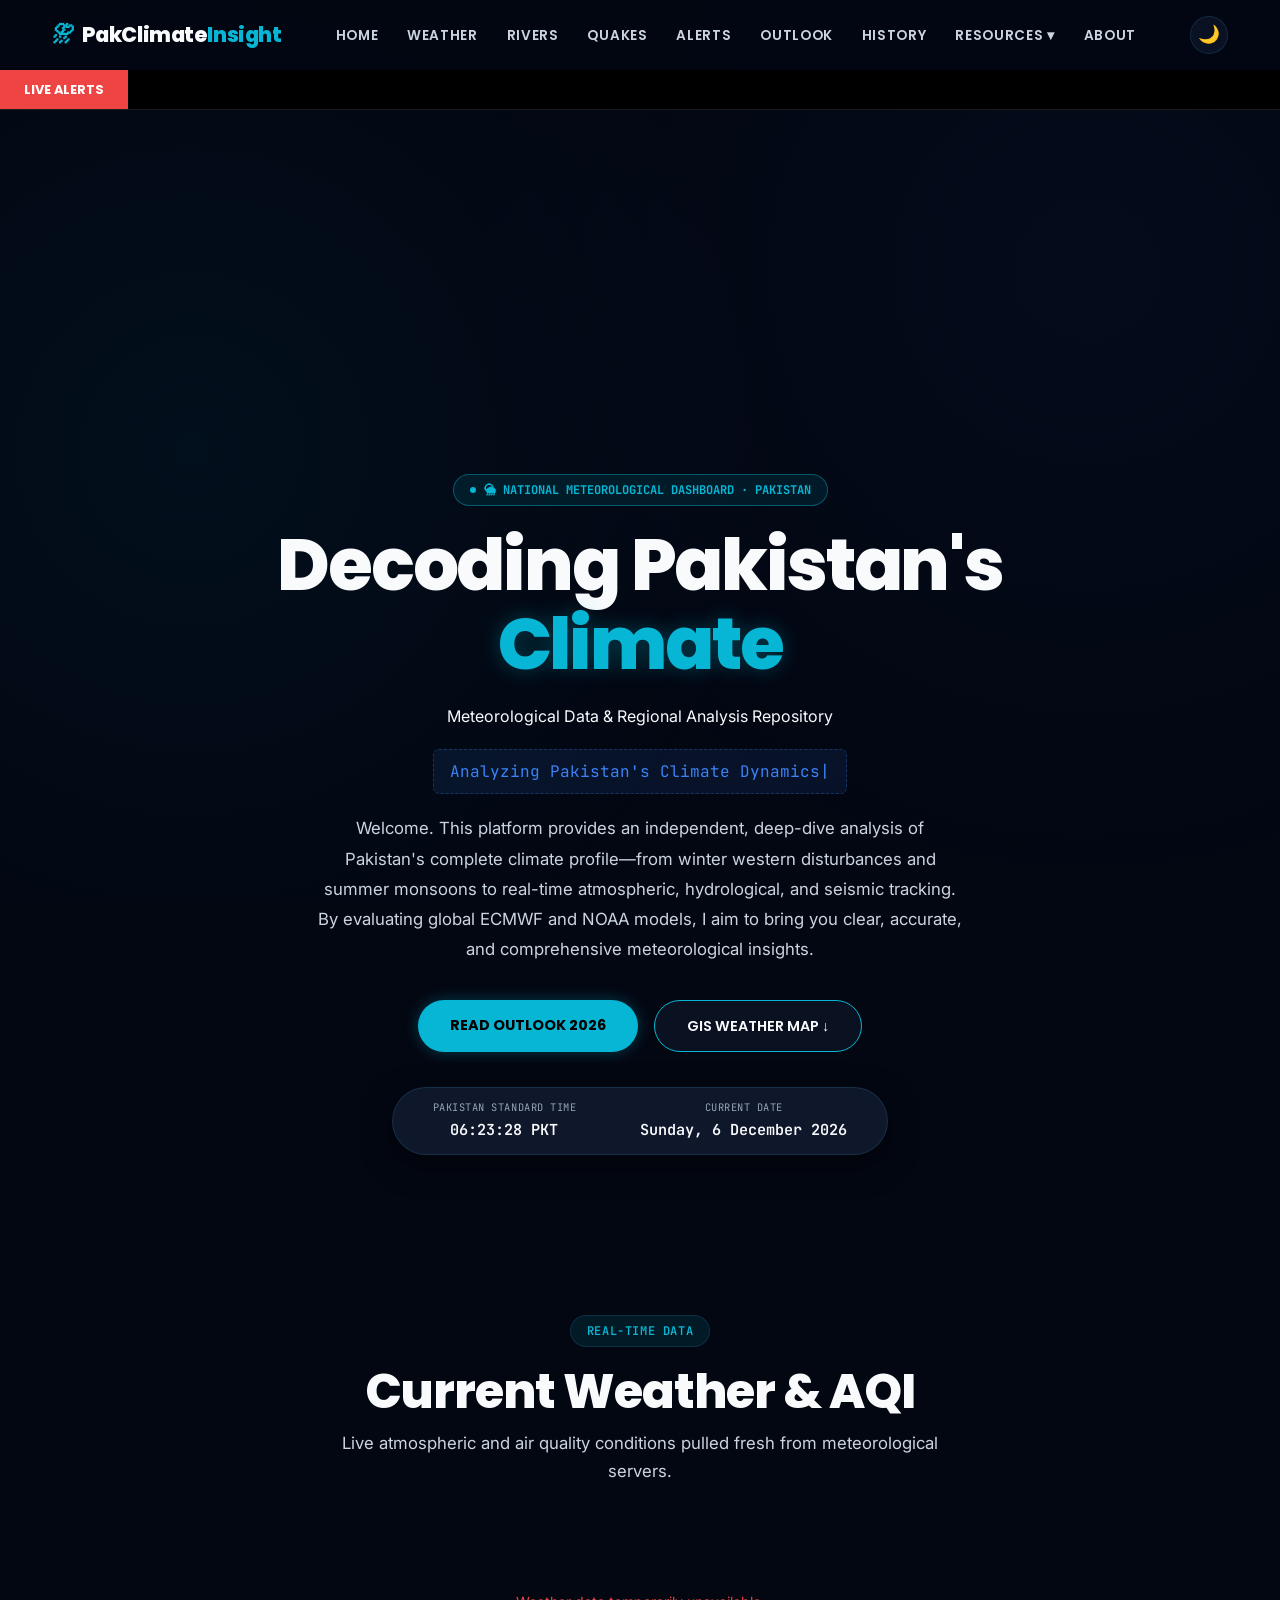
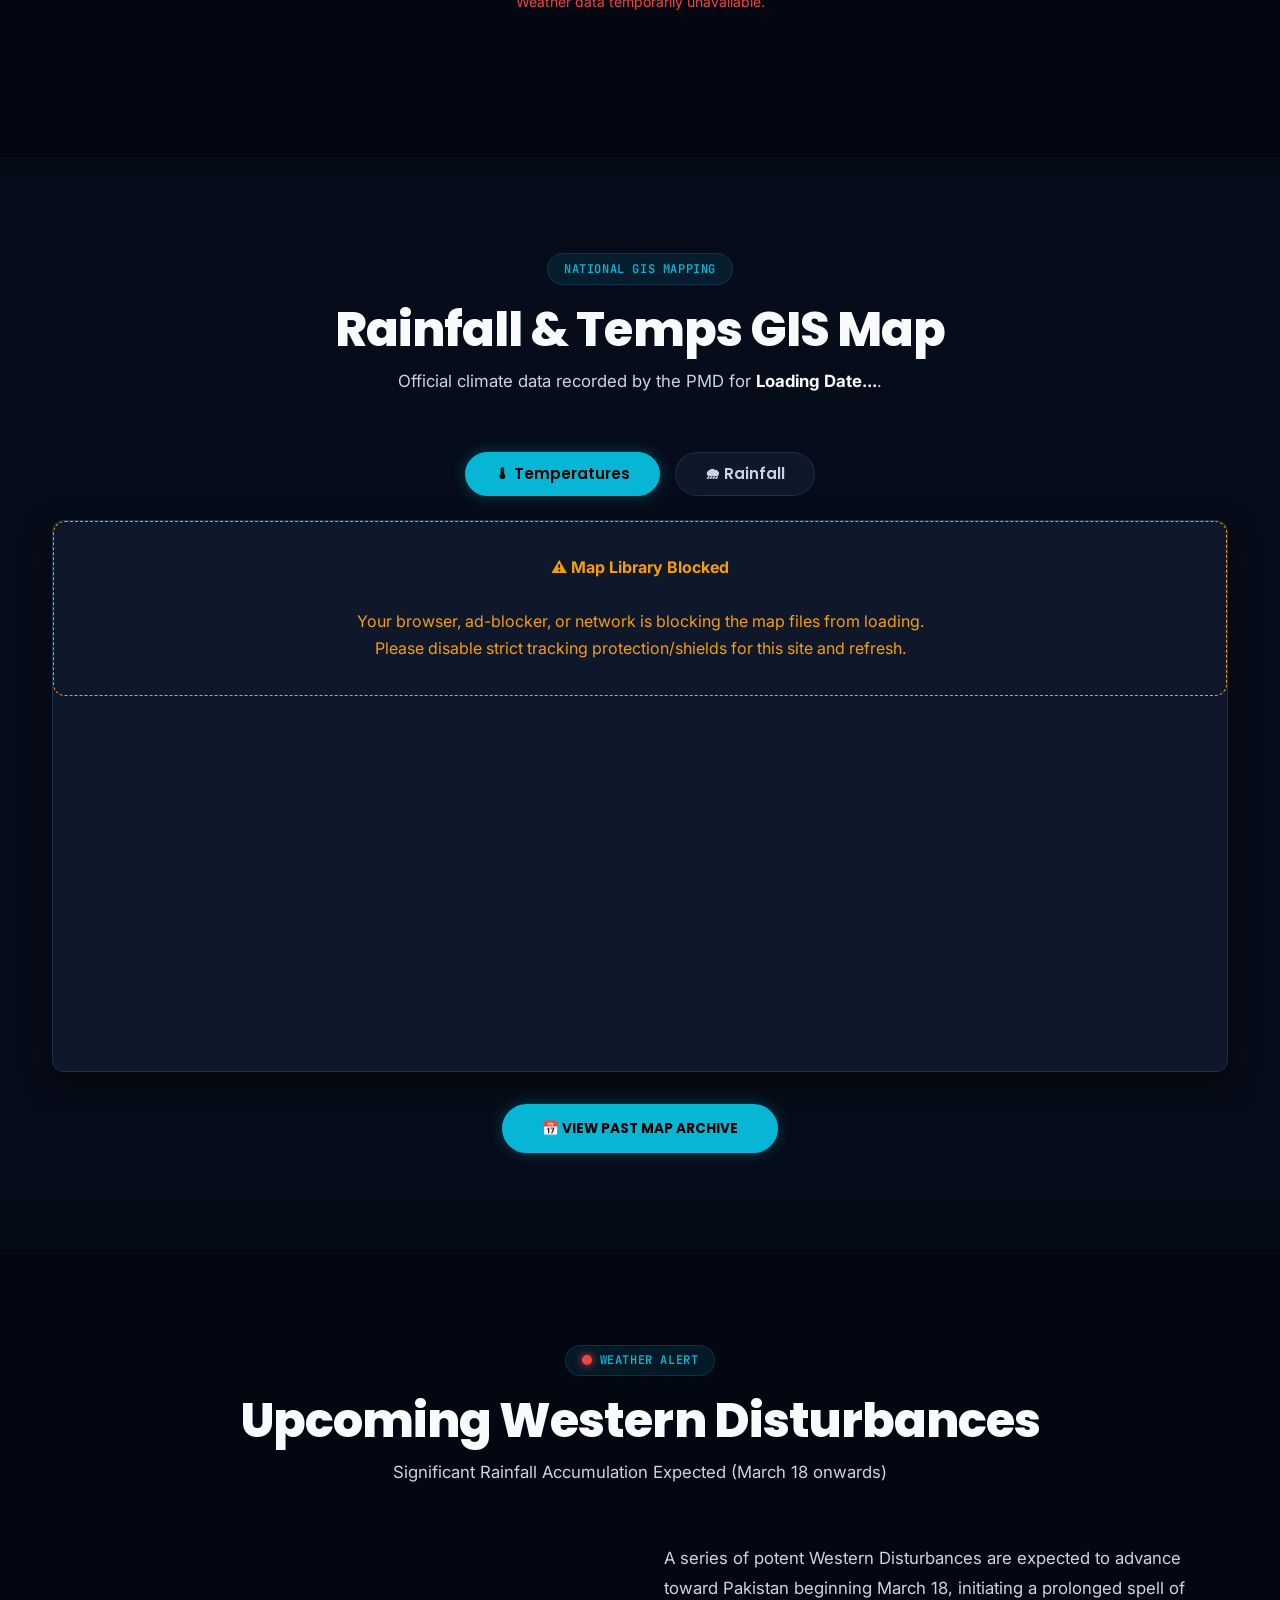
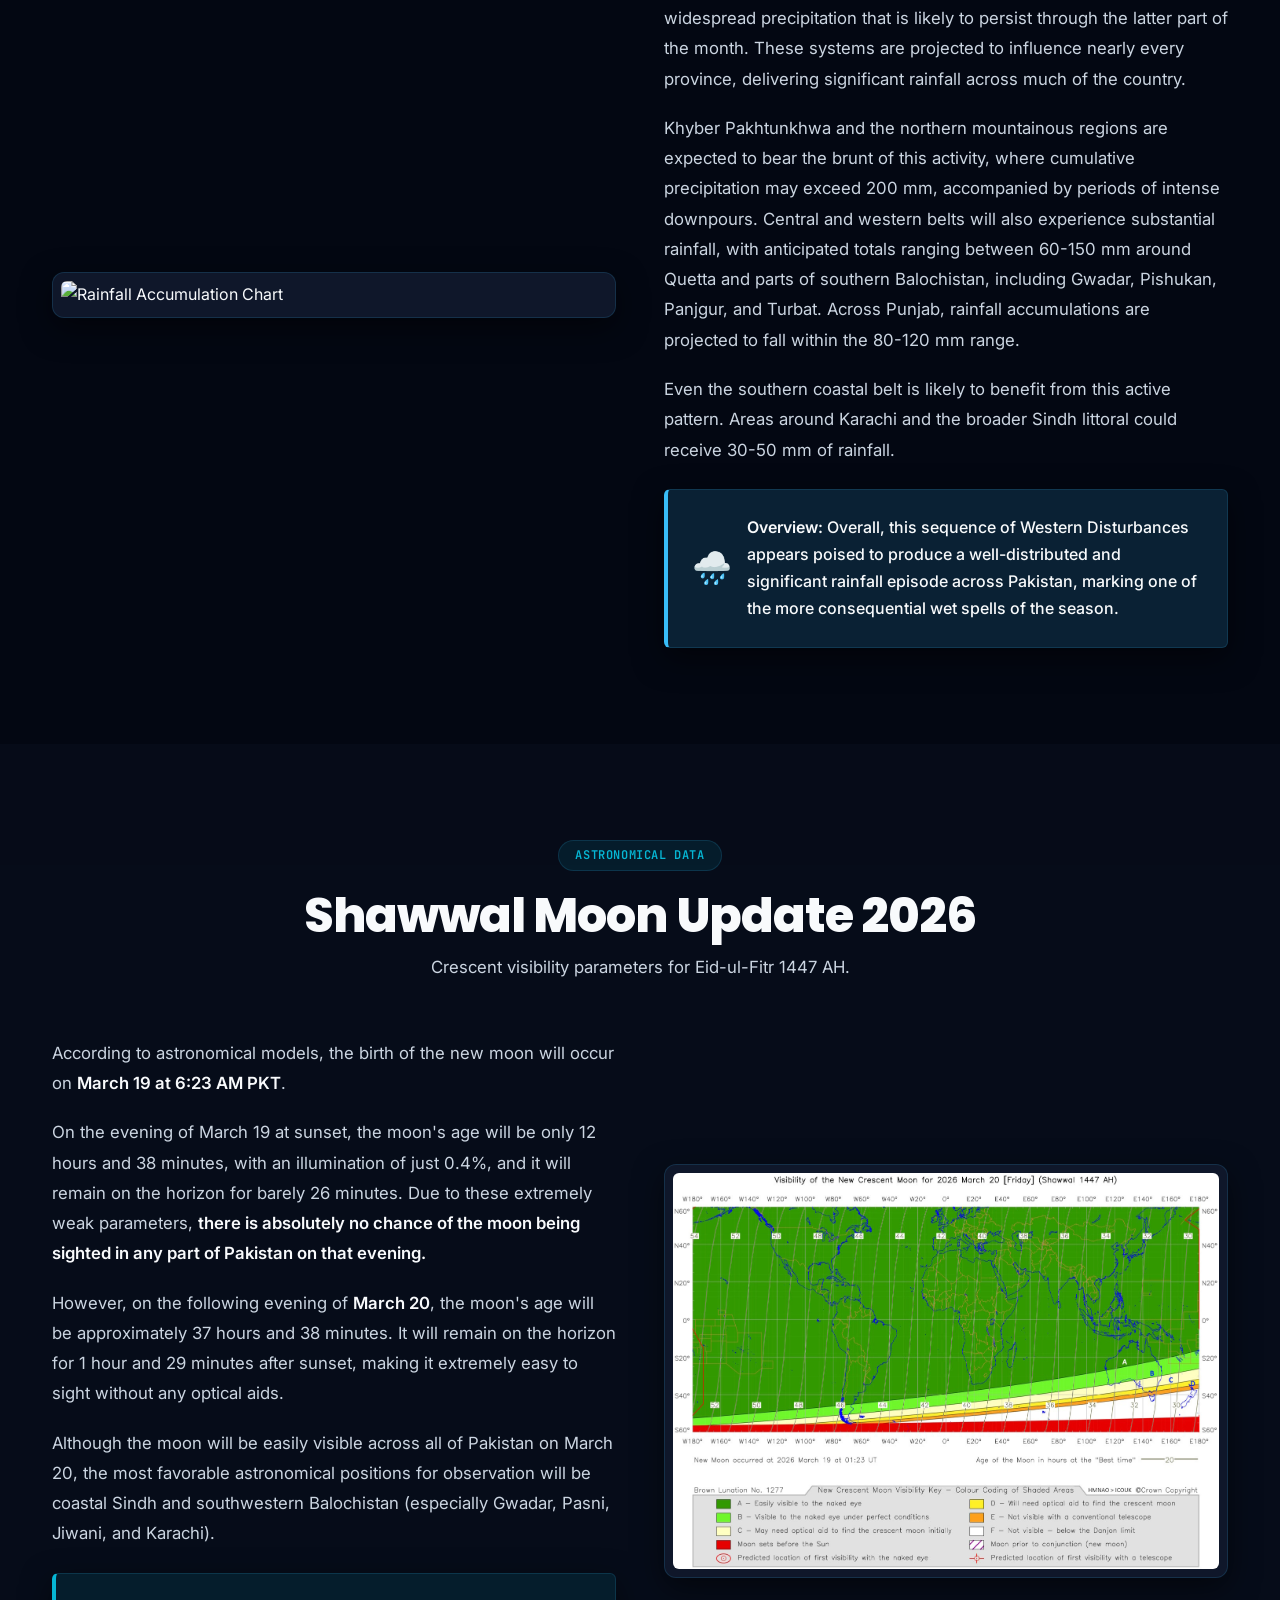
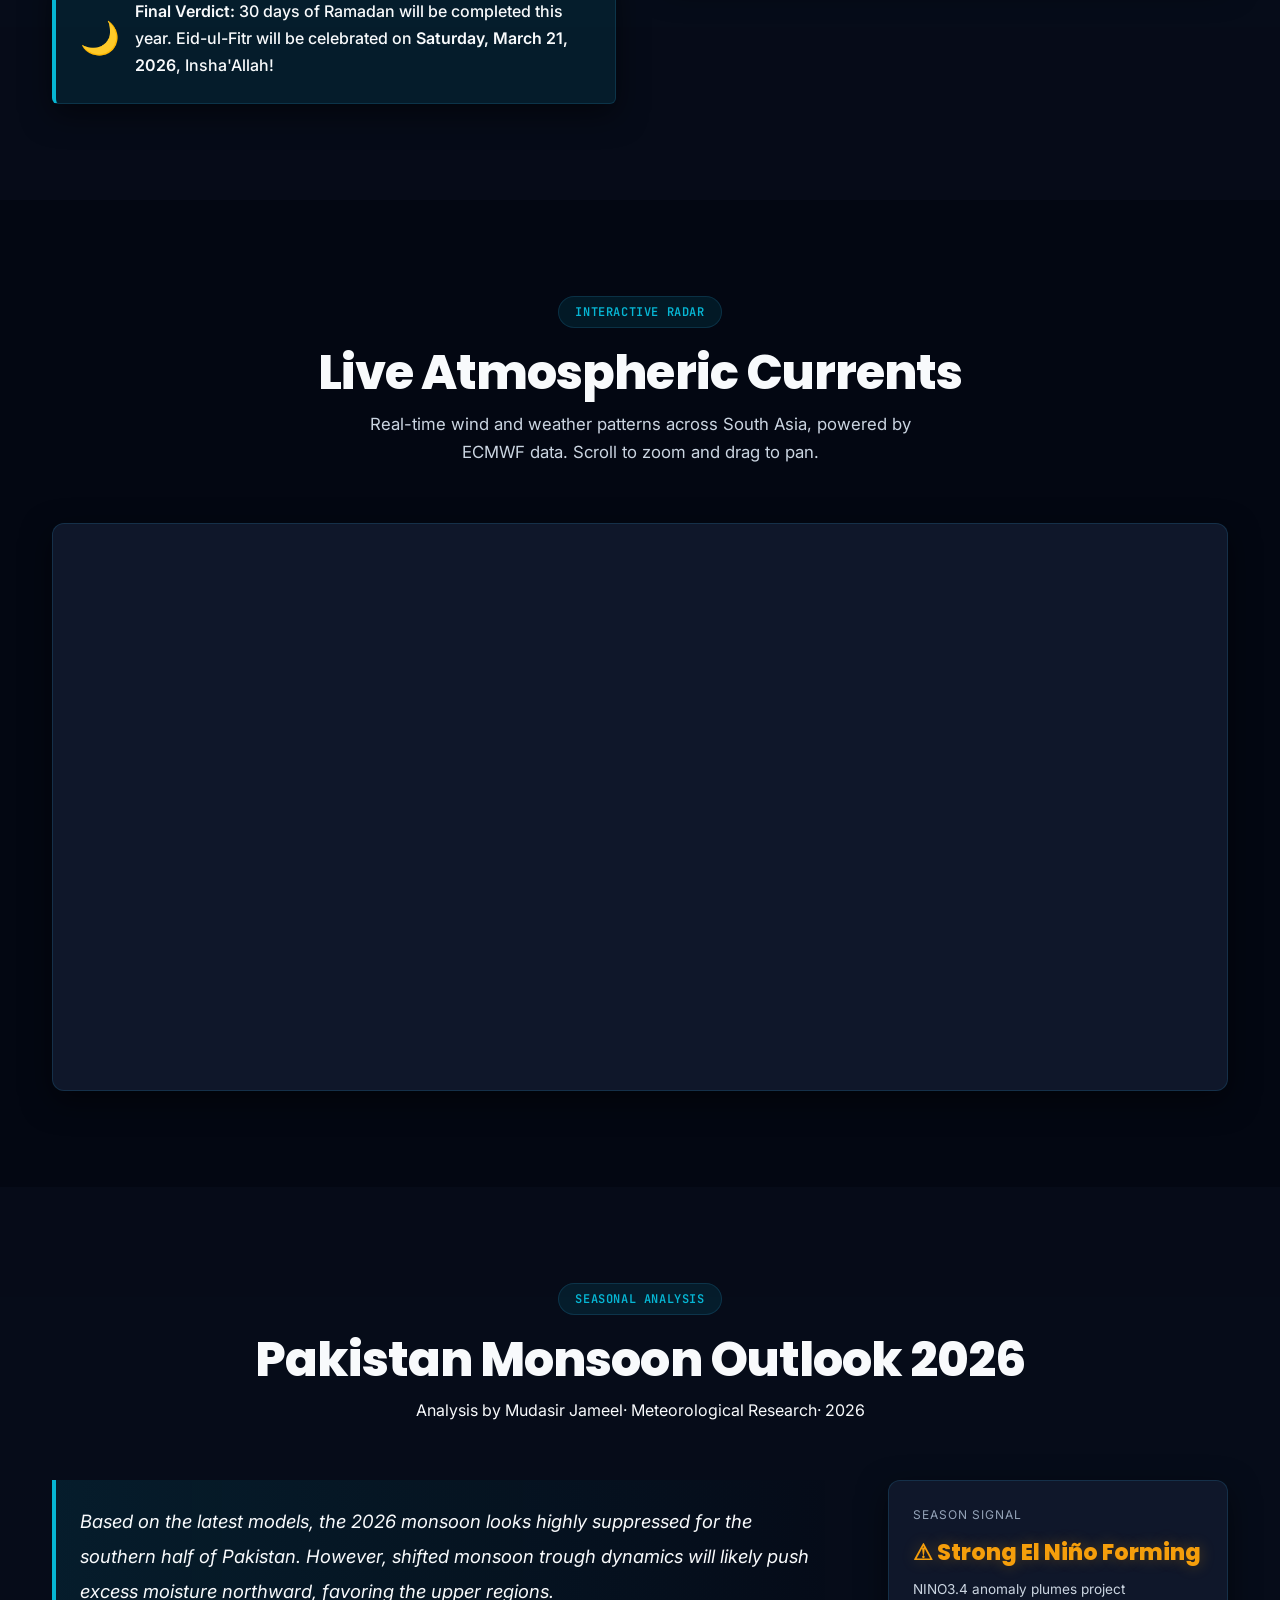
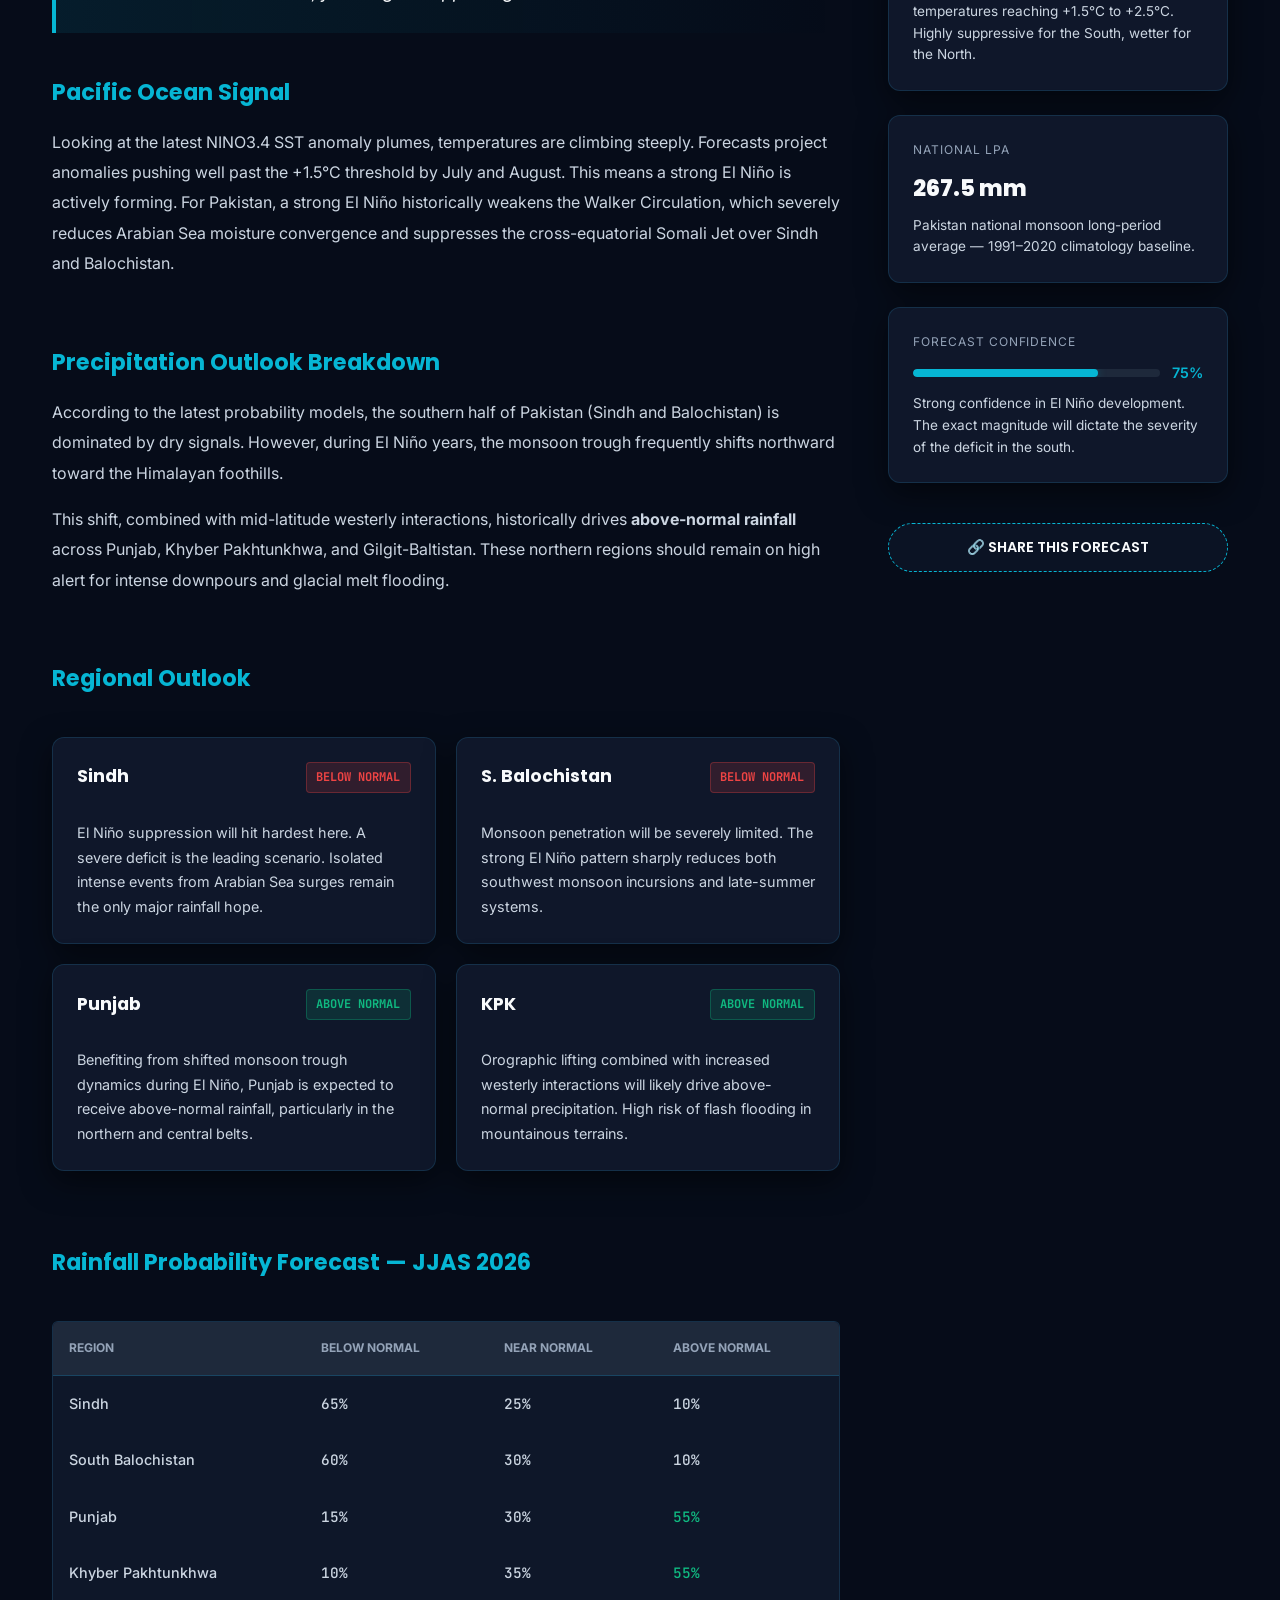
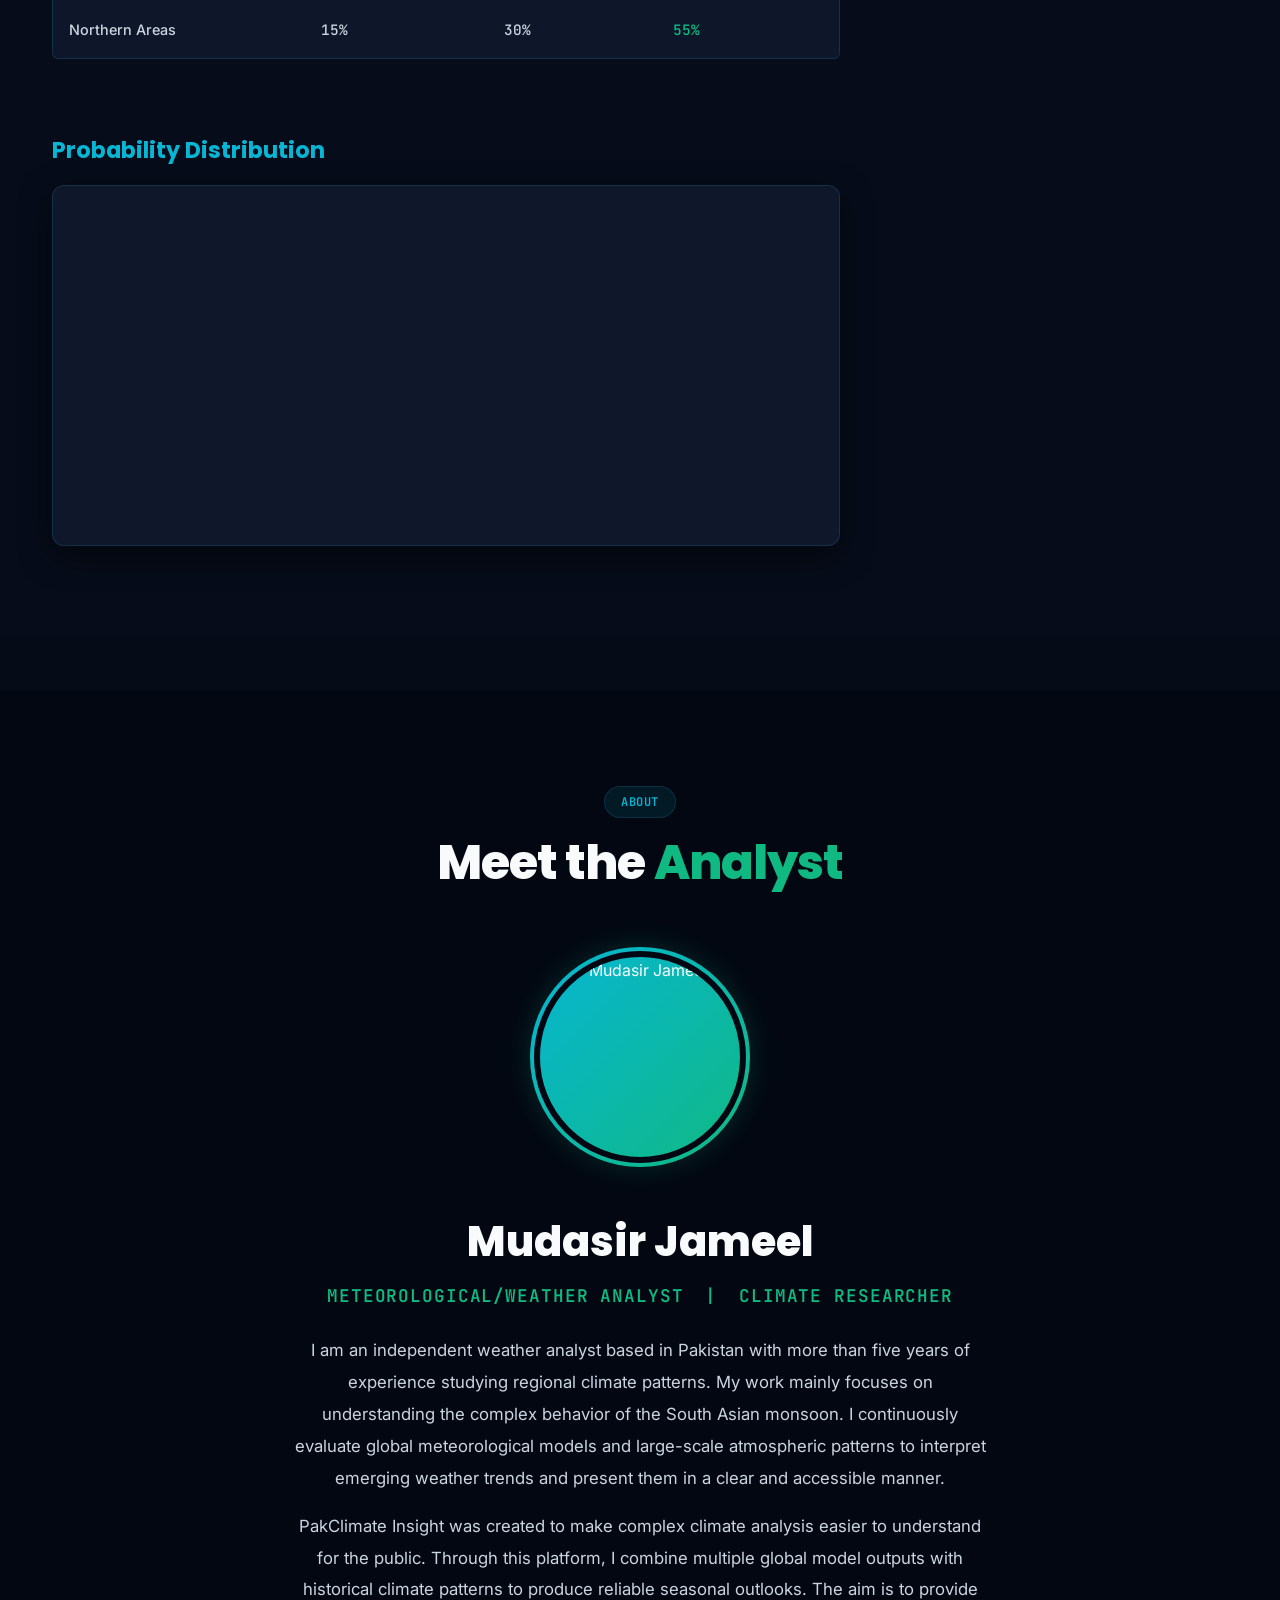
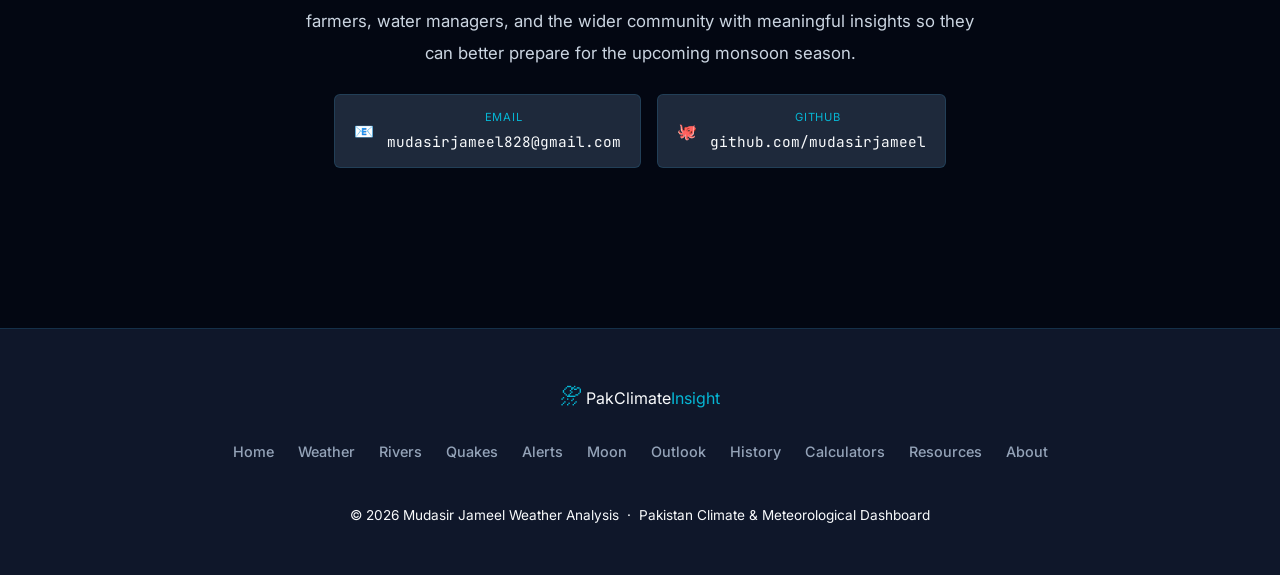
==== commit 87cd3bad: "Add files via upload" ====
--- a/index.html
+++ b/index.html
@@ -7,7 +7,10 @@
   <link rel="stylesheet" href="style.css"/>
   <link rel="preconnect" href="https://fonts.googleapis.com"/>
   <link href="https://fonts.googleapis.com/css2?family=Syne:wght@400;500;600;700;800&family=DM+Sans:ital,opsz,wght@0,9..40,300;0,9..40,400;0,9..40,500;1,9..40,300&family=JetBrains+Mono:wght@400;500;700&display=swap" rel="stylesheet"/>
+  
   <script src="https://cdn.jsdelivr.net/npm/chart.js@4.4.0/dist/chart.umd.min.js" defer></script>
+  <link rel="stylesheet" href="https://unpkg.com/leaflet@1.9.4/dist/leaflet.css" />
+  <script src="https://unpkg.com/leaflet@1.9.4/dist/leaflet.js"></script>
 </head>
 <body>
 
@@ -23,7 +26,7 @@
       <span class="ticker-item">⚠️ <strong>WESTERN DISTURBANCE:</strong> Potent weather system approaching March 18. Widespread heavy precipitation expected across KP, Punjab, and North Balochistan.</span>
       <span class="ticker-item">🚨 <strong>ENSO WATCH:</strong> ECMWF plumes indicate a rapid warming trajectory. Strong El Niño expected by peak summer 2026, posing severe drought risk to Sindh.</span>
       <span class="ticker-item">🌙 <strong>ASTRONOMY:</strong> Shawwal 1447 AH moon sighting confirmed impossible for March 19. Eid-ul-Fitr projected for Saturday, March 21, 2026.</span>
-      <span class="ticker-item">🚀 <strong>PLATFORM UPDATE:</strong> New interactive data layers and model integration Underway. Check back for enhancements.</span>
+      <span class="ticker-item">🌍 <strong>SYSTEM UPDATE:</strong> Live AQI and Regional Seismic monitoring systems are now online.</span>
     </div>
   </div>
 </div>
@@ -36,11 +39,12 @@
     </a>
     <ul class="nav-menu" id="nav-menu">
       <li><a href="#hero">Home</a></li>
-      <li><a href="#live">Live Weather</a></li>
+      <li><a href="#live">Weather</a></li>
+      <li><a href="rivers.html">Rivers</a></li>
+      <li><a href="earthquakes.html">Quakes</a></li>
       <li><a href="#rainfall-update">Alerts</a></li>
-      <li><a href="#moon">Moon</a></li>
-      <li><a href="#live-map">Radar</a></li>
-      <li><a href="#outlook">Outlook 2026</a></li>
+      <li><a href="#outlook">Outlook</a></li>
+      <li><a href="history.html">History</a></li>
       <li class="dropdown">
         <a href="#" class="dropbtn">Resources ▾</a>
         <div class="dropdown-content">
@@ -68,7 +72,7 @@
 
   <div class="hero-body">
     <div class="hero-pill reveal">
-      <span class="badge-dot"></span> 🌦 Seasonal Forecast · Pakistan · 2026
+      <span class="badge-dot"></span> 🌦 National Meteorological Dashboard · Pakistan
     </div>
 
     <h1 class="hero-title reveal">
@@ -81,12 +85,12 @@
     </div>
 
     <p class="hero-desc reveal">
-      Welcome. This platform provides an independent, deep-dive analysis of monsoon dynamics, Pacific Ocean signals, and seasonal rainfall projections for Pakistan. I navigate global ECMWF and NOAA datasets to bring you clear, highly accurate climate insights.
+      Welcome. This platform provides an independent, deep-dive analysis of Pakistan's complete climate profile—from winter western disturbances and summer monsoons to real-time atmospheric, hydrological, and seismic tracking. By evaluating global ECMWF and NOAA models, I aim to bring you clear, accurate, and comprehensive meteorological insights.
     </p>
 
     <div class="hero-btns reveal">
       <a href="#outlook" class="btn-primary">Read Outlook 2026</a>
-      <a href="#rainfall-update" class="btn-outline">View Active Alerts</a>
+      <a href="#pmd-map" class="btn-outline">GIS Weather Map ↓</a>
     </div>
 
     <div class="hero-clock reveal">
@@ -107,8 +111,8 @@
   <div class="container">
     <div class="sec-head reveal">
       <span class="eyebrow">Real-Time Data</span>
-      <h2 class="sec-title">Current Weather <span class="accent">Across Pakistan</span></h2>
-      <p class="sec-sub">Live atmospheric conditions pulled fresh from meteorological servers on every page load.</p>
+      <h2 class="sec-title">Current Weather <span class="accent">& AQI</span></h2>
+      <p class="sec-sub">Live atmospheric and air quality conditions pulled fresh from meteorological servers.</p>
     </div>
     <div class="weather-grid" id="weather-grid">
       <div class="w-loading" id="w-loading">
@@ -118,7 +122,31 @@
   </div>
 </section>
 
-<section class="section section-alt" id="rainfall-update">
+<section class="section section-alt" id="pmd-map">
+  <div class="container">
+    <div class="sec-head reveal">
+      <span class="eyebrow">National GIS Mapping</span>
+      <h2 class="sec-title">Rainfall & Temps <span class="accent">GIS Map</span></h2>
+      <p class="sec-sub">Official climate data recorded by the PMD for <strong id="pmd-map-date-title" style="color: var(--text1);">Loading Date...</strong>.</p>
+    </div>
+    
+    <div class="map-toggles reveal">
+      <button id="btn-mode-temp" class="map-toggle active">🌡 Temperatures</button>
+      <button id="btn-mode-rain" class="map-toggle">🌧 Rainfall</button>
+    </div>
+    
+    <div class="map-wrap glass-card reveal" style="padding: 0; margin-bottom: 2rem;">
+      <div id="pakistan-temp-map" style="width: 100%; height: 550px; z-index: 1;"></div>
+    </div>
+    
+    <div style="text-align: center;" class="reveal">
+      <a href="history.html" class="btn-primary" style="font-size: 0.85rem; padding: 0.8rem 2.5rem; display: inline-block;">📅 View Past Map Archive</a>
+    </div>
+    
+  </div>
+</section>
+
+<section class="section" id="rainfall-update">
   <div class="container">
     <div class="sec-head reveal">
       <span class="eyebrow"><span class="pulse-red"></span> Weather Alert</span>
@@ -149,7 +177,7 @@
   </div>
 </section>
 
-<section class="section" id="moon">
+<section class="section section-alt" id="moon">
   <div class="container">
     <div class="sec-head reveal">
       <span class="eyebrow">Astronomical Data</span>
@@ -177,23 +205,26 @@
   </div>
 </section>
 
-<section class="section section-alt" id="live-map">
+<section class="section" id="live-map">
   <div class="container">
     <div class="sec-head reveal">
       <span class="eyebrow">Interactive Radar</span>
       <h2 class="sec-title">Live Atmospheric <span class="accent">Currents</span></h2>
       <p class="sec-sub">Real-time wind and weather patterns across South Asia, powered by ECMWF data. Scroll to zoom and drag to pan.</p>
     </div>
-    <div class="map-wrap glass-card reveal" id="map-container">
-      <div class="w-loading" id="map-loader" style="padding: 100px 0;">
-         <div class="spin"></div><span>Initializing Radar...</span>
-      </div>
-      <iframe id="windy-iframe" style="width: 100% !important; height: 550px !important; min-height: 550px !important; display: none; border-radius: var(--radius-sm);" data-src="https://embed.windy.com/embed.html?type=map&location=coordinates&metricRain=mm&metricTemp=%C2%B0C&metricWind=km/h&zoom=5&overlay=wind&product=ecmwf&level=surface&lat=28.5&lon=69.5" frameborder="0" title="Windy Interactive Weather Map"></iframe>
-    </div>
-  </div>
-</section>
-
-<section class="section" id="outlook">
+    
+    <div class="map-wrap glass-card reveal" style="padding: 0.5rem;">
+      <iframe 
+        src="https://embed.windy.com/embed.html?type=map&location=coordinates&metricRain=mm&metricTemp=%C2%B0C&metricWind=km/h&zoom=5&overlay=wind&product=ecmwf&level=surface&lat=28.5&lon=69.5" 
+        loading="lazy" 
+        style="width: 100% !important; height: 550px !important; min-height: 550px !important; border-radius: var(--radius-sm); border: none; display: block;" 
+        title="Windy Interactive Weather Map">
+      </iframe>
+    </div>
+
+  </div>
+</section>
+<section class="section section-alt" id="outlook">
   <div class="container">
     <div class="sec-head reveal">
       <span class="eyebrow">Seasonal Analysis</span>
@@ -221,7 +252,6 @@
           <h3>Precipitation Outlook Breakdown</h3>
           <p>According to the latest probability models, the southern half of Pakistan (Sindh and Balochistan) is dominated by dry signals. However, during El Niño years, the monsoon trough frequently shifts northward toward the Himalayan foothills.</p>
           <p>This shift, combined with mid-latitude westerly interactions, historically drives <strong>above-normal rainfall</strong> across Punjab, Khyber Pakhtunkhwa, and Gilgit-Baltistan. These northern regions should remain on high alert for intense downpours and glacial melt flooding.</p>
-          <p><em>*Please note: These are early spring observations. Climate models can fluctuate, and I will continue to update this forecast as the core season approaches.</em></p>
         </div>
 
         <div class="a-block reveal">
@@ -284,7 +314,9 @@
         <div class="a-block reveal">
           <h3>Probability Distribution</h3>
           <div class="chart-wrap glass-card">
-            <canvas id="probChart"></canvas>
+            <div class="chart-container">
+              <canvas id="probChart"></canvas>
+            </div>
           </div>
         </div>
 
@@ -309,245 +341,13 @@
           </div>
           <p class="sb-note">Strong confidence in El Niño development. The exact magnitude will dictate the severity of the deficit in the south.</p>
         </div>
-        <div class="sb-card glass-card reveal">
-          <div class="sb-label">Quick Summary</div>
-          <div class="quick-badges">
-            <span class="qb qb-below">Sindh · Below Normal</span>
-            <span class="qb qb-below">S. Balochistan · Below Normal</span>
-            <span class="qb qb-above">Punjab · Above Normal</span>
-            <span class="qb qb-above">KP · Above Normal</span>
-            <span class="qb qb-above">North · Above Normal</span>
-          </div>
-        </div>
-        <div class="sb-card glass-card reveal">
-          <div class="sb-label">Departure Range</div>
-          <div class="dep-bars">
-            <div class="dep-row">
-              <span class="dep-region">Sindh</span>
-              <div class="dep-track"><div class="dep-fill dep-b" style="width:90%">−30 to −50%</div></div>
-            </div>
-            <div class="dep-row">
-              <span class="dep-region">Punjab</span>
-              <div class="dep-track"><div class="dep-fill dep-a" style="width:80%">+20 to +40%</div></div>
-            </div>
-            <div class="dep-row">
-              <span class="dep-region">KP</span>
-              <div class="dep-track"><div class="dep-fill dep-a" style="width:85%">+25 to +45%</div></div>
-            </div>
-          </div>
-        </div>
+        
+        <button id="share-btn" class="btn-outline reveal" style="margin-top: 1rem; width: 100%; border-style: dashed;">🔗 Share this Forecast</button>
       </aside>
     </div></div>
 </section>
 
-<section class="section section-alt" id="drivers">
-  <div class="container">
-    <div class="sec-head reveal">
-      <span class="eyebrow">Science</span>
-      <h2 class="sec-title">Climate <span class="accent">Drivers</span></h2>
-      <p class="sec-sub">The five large-scale ocean and atmosphere systems governing the South Asian monsoon.</p>
-    </div>
-
-    <div class="driver-tabs reveal">
-      <button class="dtab active" data-panel="enso">🌊 ENSO Plume</button>
-      <button class="dtab" data-panel="iod">🌡 IOD</button>
-      <button class="dtab" data-panel="sst">🌊 SST</button>
-      <button class="dtab" data-panel="tibet">🏔 Tibetan Plateau</button>
-      <button class="dtab" data-panel="mjo">🌀 MJO</button>
-    </div>
-
-    <div id="panel-enso" class="driver-panel glass-card active reveal">
-      <div class="dp-head">
-        <div class="dp-icon-box">01</div>
-        <div>
-          <span class="dp-badge dp-warn">Rapidly Warming · 2026</span>
-          <h3 class="dp-title">ENSO — El Niño Southern Oscillation</h3>
-        </div>
-      </div>
-      <div class="dp-body">
-        <div class="dp-text">
-          <p>ENSO is the dominant interannual climate signal for South Asian monsoon variability. Pacific anomalies are shooting upward, heavily favoring a strong El Niño. This weakens the Walker Circulation and suppresses monsoon convection over southern Pakistan.</p>
-          <div class="dp-callout">
-            <span>📊</span>
-            <p>Model plumes project anomalies crossing +1.5°C to +2.5°C by peak summer. This kind of Pacific forcing historically severely limits rainfall in Sindh and coastal Balochistan.</p>
-          </div>
-        </div>
-        <div class="dp-stats">
-          <div class="dp-stat"><span class="dps-label">Niño 3.4 Trajectory</span><span class="dps-val accent">> +1.5 °C</span><span class="dps-note">Summer 2026 estimate</span></div>
-          <div class="dp-stat"><span class="dps-label">El Niño Probability</span><span class="dps-val warn">85%</span></div>
-          <div class="dp-stat"><span class="dps-label">Neutral Probability</span><span class="dps-val">12%</span></div>
-          <div class="dp-impact"><span class="dpi-label">Monsoon Impact (South)</span><div class="dpi-track"><div class="dpi-fill neg" style="width:85%"></div></div><span class="dpi-text">Highly Unfavourable ⚠</span></div>
-        </div>
-      </div>
-    </div>
-
-    <div id="panel-iod" class="driver-panel glass-card reveal">
-      <div class="dp-head">
-        <div class="dp-icon-box">02</div>
-        <div>
-          <span class="dp-badge dp-caution">Trending Negative · Monitor</span>
-          <h3 class="dp-title">Indian Ocean Dipole (IOD)</h3>
-        </div>
-      </div>
-      <div class="dp-body">
-        <div class="dp-text">
-          <p>The IOD measures the sea surface temperature difference across the Indian Ocean. A positive IOD warms the western basin, pulling moisture toward Pakistan. A negative IOD does the opposite. Currently, the IOD is neutral but models lean toward negative conditions, which would compound the El Niño dry spell in the south.</p>
-          <div class="dp-callout">
-            <span>🔬</span>
-            <p>If a strong El Niño pairs with a negative IOD, we are looking at an analogue similar to 2015, which brought notable monsoon deficits across the lower half of the country.</p>
-          </div>
-        </div>
-        <div class="dp-stats">
-          <div class="dp-stat"><span class="dps-label">IOD Index (Current)</span><span class="dps-val accent">+0.15 °C</span><span class="dps-note">Neutral</span></div>
-          <div class="dp-stat"><span class="dps-label">JJAS Forecast</span><span class="dps-val warn">−0.3 to −0.5°C</span></div>
-          <div class="dp-stat"><span class="dps-label">Historical Analog</span><span class="dps-val">2015 · 2009</span></div>
-          <div class="dp-impact"><span class="dpi-label">Monsoon Impact</span><div class="dpi-track"><div class="dpi-fill neg" style="width:65%"></div></div><span class="dpi-text">Mixed to Negative ⚠</span></div>
-        </div>
-      </div>
-    </div>
-
-    <div id="panel-sst" class="driver-panel glass-card reveal">
-      <div class="dp-head">
-        <div class="dp-icon-box">03</div>
-        <div>
-          <span class="dp-badge dp-pos">Arabian Sea Warm · BoB Near-Normal</span>
-          <h3 class="dp-title">Sea Surface Temperature Anomalies</h3>
-        </div>
-      </div>
-      <div class="dp-body">
-        <div class="dp-text">
-          <p>SSTs in the Arabian Sea and Bay of Bengal directly modulate available monsoon moisture. The North Arabian Sea remains anomalously warm, which is the only major mitigating factor right now against the Pacific El Niño. This residual heat can sustain localized moisture surges.</p>
-          <div class="dp-callout">
-            <span>🌊</span>
-            <p>This warmth means that while overall rain will likely be below normal for Sindh, when it does rain along the coast, it can be short and explosive.</p>
-          </div>
-        </div>
-        <div class="dp-stats">
-          <div class="dp-stat"><span class="dps-label">N. Arabian Sea SST</span><span class="dps-val good">+0.4–0.7 °C</span><span class="dps-note">Above normal</span></div>
-          <div class="dp-stat"><span class="dps-label">Bay of Bengal SST</span><span class="dps-val">Near normal</span></div>
-          <div class="dp-stat"><span class="dps-label">Somali Jet</span><span class="dps-val warn">Slightly below</span></div>
-          <div class="dp-impact"><span class="dpi-label">Monsoon Impact</span><div class="dpi-track"><div class="dpi-fill pos" style="width:60%"></div></div><span class="dpi-text">Partially Favourable ✓</span></div>
-        </div>
-      </div>
-    </div>
-
-    <div id="panel-tibet" class="driver-panel glass-card reveal">
-      <div class="dp-head">
-        <div class="dp-icon-box">04</div>
-        <div>
-          <span class="dp-badge dp-pos">Below-Normal Snow · Strong Heating</span>
-          <h3 class="dp-title">Tibetan Plateau Heating &amp; Snow Cover</h3>
-        </div>
-      </div>
-      <div class="dp-body">
-        <div class="dp-text">
-          <p>The Tibetan Plateau acts as a high-altitude heat source in summer — warm air rising over Tibet drives upper-level divergence that positions the South Asian anticyclone and steers BoB lows westward into Pakistan. Below-normal HKH snow cover in early 2026 accelerates spring heating, supporting an earlier monsoon onset for northern Pakistan.</p>
-          <div class="dp-callout">
-            <span>🏔</span>
-            <p>Below-normal snow cover accelerates GLOF risk in Gilgit-Baltistan. Warmer-than-normal glacial conditions through the summer are anticipated.</p>
-          </div>
-        </div>
-        <div class="dp-stats">
-          <div class="dp-stat"><span class="dps-label">HKH Snow Anomaly</span><span class="dps-val warn">−12%</span><span class="dps-note">Below long-term mean</span></div>
-          <div class="dp-stat"><span class="dps-label">Plateau Heating</span><span class="dps-val good">Above normal</span></div>
-          <div class="dp-stat"><span class="dps-label">GLOF Risk</span><span class="dps-val warn">Elevated</span></div>
-          <div class="dp-impact"><span class="dpi-label">Monsoon Impact</span><div class="dpi-track"><div class="dpi-fill pos" style="width:70%"></div></div><span class="dpi-text">Favourable for North ✓</span></div>
-        </div>
-      </div>
-    </div>
-
-    <div id="panel-mjo" class="driver-panel glass-card reveal">
-      <div class="dp-head">
-        <div class="dp-icon-box">05</div>
-        <div>
-          <span class="dp-badge dp-caution">Active Monitoring Required</span>
-          <h3 class="dp-title">Madden–Julian Oscillation (MJO)</h3>
-        </div>
-      </div>
-      <div class="dp-body">
-        <div class="dp-text">
-          <p>The MJO is a 30–60 day tropical wave of enhanced convection propagating eastward around the globe. When its active phase is positioned over the Indian Ocean during monsoon months, it can temporarily overwhelm El Niño suppression and deliver intense rainfall pulses across Pakistan.</p>
-          <div class="dp-callout">
-            <span>🌀</span>
-            <p>MJO is the key wild-card for 2026. A well-timed MJO event over the Indian Ocean in July or August could dramatically alter the character of individual months within the season.</p>
-          </div>
-        </div>
-        <div class="dp-stats">
-          <div class="dp-stat"><span class="dps-label">Expected MJO Events</span><span class="dps-val accent">1–2 strong</span></div>
-          <div class="dp-stat"><span class="dps-label">Forecast Horizon</span><span class="dps-val">14–21 days</span></div>
-          <div class="dp-stat"><span class="dps-label">QBO Phase</span><span class="dps-val good">Easterly (favourable)</span></div>
-          <div class="dp-impact"><span class="dpi-label">Monsoon Impact</span><div class="dpi-track"><div class="dpi-fill pos" style="width:55%"></div></div><span class="dpi-text">Episodic Pulses Possible ✓</span></div>
-        </div>
-      </div>
-    </div>
-
-  </div>
-</section>
-
-<section class="section" id="cities">
-  <div class="container">
-    <div class="sec-head reveal">
-      <span class="eyebrow">Reference Data</span>
-      <h2 class="sec-title">City Climate <span class="accent">Summaries</span></h2>
-      <p class="sec-sub">Long-period average monsoon rainfall and seasonal temperature ranges — 1991–2020 climatology.</p>
-    </div>
-    <div class="cities-grid">
-
-      <div class="city-card glass-card reveal">
-        <div class="cc-top"><h3 class="cc-name">Karachi</h3><span class="cc-province">Sindh</span></div>
-        <div class="cc-stats">
-          <div class="cc-stat"><span class="ccs-lbl">Avg. Monsoon Rainfall</span><span class="ccs-val mono">155 mm</span></div>
-          <div class="cc-stat"><span class="ccs-lbl">Temp. Range (JJAS)</span><span class="ccs-val mono">28–36 °C</span></div>
-          <div class="cc-stat"><span class="ccs-lbl">2026 Outlook</span><span class="ccs-val sig-below">Below Normal</span></div>
-        </div>
-        <p class="cc-desc">Pakistan's financial capital sits at the southwest tip of the monsoon domain. Its rainfall is short and explosive — single Arabian Sea events can account for the full season's average. Under a strong El Niño, moisture incursions become even rarer.</p>
-      </div>
-
-      <div class="city-card glass-card reveal">
-        <div class="cc-top"><h3 class="cc-name">Quetta</h3><span class="cc-province">Balochistan</span></div>
-        <div class="cc-stats">
-          <div class="cc-stat"><span class="ccs-lbl">Avg. Monsoon Rainfall</span><span class="ccs-val mono">48 mm</span></div>
-          <div class="cc-stat"><span class="ccs-lbl">Temp. Range (JJAS)</span><span class="ccs-val mono">20–34 °C</span></div>
-          <div class="cc-stat"><span class="ccs-lbl">2026 Outlook</span><span class="ccs-val sig-below">Below Normal</span></div>
-        </div>
-        <p class="cc-desc">High-altitude Quetta sits at 1,680 m on the western margin of monsoon influence. Rainfall is scarce and erratic. Most precipitation reaches the city as late-season moist incursions channelled northward through eastern Balochistan.</p>
-      </div>
-
-      <div class="city-card glass-card reveal">
-        <div class="cc-top"><h3 class="cc-name">Islamabad</h3><span class="cc-province">Federal Capital</span></div>
-        <div class="cc-stats">
-          <div class="cc-stat"><span class="ccs-lbl">Avg. Monsoon Rainfall</span><span class="ccs-val mono">686 mm</span></div>
-          <div class="cc-stat"><span class="ccs-lbl">Temp. Range (JJAS)</span><span class="ccs-val mono">24–36 °C</span></div>
-          <div class="cc-stat"><span class="ccs-lbl">2026 Outlook</span><span class="ccs-val sig-above">Above Normal</span></div>
-        </div>
-        <p class="cc-desc">Among the wettest monsoon cities in Pakistan. Orographic lifting along the Margalla Hills dramatically enhances BoB-sourced moisture. Urban flash flooding in low-lying nullahs is a recurring hazard during peak monsoon months.</p>
-      </div>
-
-      <div class="city-card glass-card reveal">
-        <div class="cc-top"><h3 class="cc-name">Lahore</h3><span class="cc-province">Punjab</span></div>
-        <div class="cc-stats">
-          <div class="cc-stat"><span class="ccs-lbl">Avg. Monsoon Rainfall</span><span class="ccs-val mono">448 mm</span></div>
-          <div class="cc-stat"><span class="ccs-lbl">Temp. Range (JJAS)</span><span class="ccs-val mono">28–40 °C</span></div>
-          <div class="cc-stat"><span class="ccs-lbl">2026 Outlook</span><span class="ccs-val sig-above">Above Normal</span></div>
-        </div>
-        <p class="cc-desc">Classic Punjab monsoon pattern: scorching June followed by a dramatic onset in late June or early July. The city is vulnerable when multiple BoB lows pass in rapid succession over five to seven days.</p>
-      </div>
-
-      <div class="city-card glass-card reveal">
-        <div class="cc-top"><h3 class="cc-name">Peshawar</h3><span class="cc-province">Khyber Pakhtunkhwa</span></div>
-        <div class="cc-stats">
-          <div class="cc-stat"><span class="ccs-lbl">Avg. Monsoon Rainfall</span><span class="ccs-val mono">193 mm</span></div>
-          <div class="cc-stat"><span class="ccs-lbl">Temp. Range (JJAS)</span><span class="ccs-val mono">26–40 °C</span></div>
-          <div class="cc-stat"><span class="ccs-lbl">2026 Outlook</span><span class="ccs-val sig-above">Above Normal</span></div>
-        </div>
-        <p class="cc-desc">At the western edge of the core monsoon belt. Rainfall comes from direct monsoon incursions from the east combined with mid-latitude westerly interactions. August is typically the wettest month.</p>
-      </div>
-
-    </div>
-  </div>
-</section>
-
-<section class="section section-alt" id="about">
+<section class="section" id="about">
   <div class="container">
     <div class="sec-head reveal">
       <span class="eyebrow">About</span>
@@ -590,17 +390,18 @@
     </div>
     <div class="footer-links">
       <a href="#hero">Home</a>
-      <a href="#live">Live Weather</a>
-      <a href="#live-map">Radar</a>
+      <a href="#live">Weather</a>
+      <a href="rivers.html">Rivers</a>
+      <a href="earthquakes.html">Quakes</a>
+      <a href="#rainfall-update">Alerts</a>
       <a href="#moon">Moon</a>
-      <a href="#rainfall-update">Alerts</a>
       <a href="#outlook">Outlook</a>
-      <a href="#drivers">Drivers</a>
+      <a href="history.html">History</a>
       <a href="tools.html">Calculators</a>
       <a href="resources.html">Resources</a>
       <a href="#about">About</a>
     </div>
-    <p class="footer-copy">© 2026 Mudasir Jameel Weather Analysis &nbsp;·&nbsp; Pakistan Monsoon Outlook</p>
+    <p class="footer-copy">© 2026 Mudasir Jameel Weather Analysis &nbsp;·&nbsp; Pakistan Climate & Meteorological Dashboard</p>
   </div>
 </footer>
 
--- a/style.css
+++ b/style.css
@@ -6,13 +6,11 @@
 @import url('https://fonts.googleapis.com/css2?family=Inter:wght@300;400;500;600;700&family=Poppins:wght@500;600;700;800&family=JetBrains+Mono:wght@400;500;700&display=swap');
 
 :root {
-  /* Brand New Premium Color Palette */
-  --bg:           #030712; /* Deepest Slate Black */
-  --bg2:          #0f172a; /* Slate 900 */
-  --bg3:          #1e293b; /* Slate 800 */
+  --bg:           #030712; 
+  --bg2:          #0f172a; 
+  --bg3:          #1e293b; 
   
   --glass:        rgba(15, 23, 42, 0.7);
-  --glass-hover:  rgba(30, 41, 59, 0.8);
   --border:       rgba(56, 189, 248, 0.15);
   --border-glow:  rgba(6, 182, 212, 0.4);
   
@@ -20,18 +18,18 @@
   --text2:        #cbd5e1;
   --text3:        #94a3b8;
   
-  --accent:       #06b6d4; /* Neon Cyan */
-  --accent2:      #3b82f6; /* Bright Blue */
+  --accent:       #06b6d4; 
+  --accent2:      #3b82f6; 
   --accent-glow:  rgba(6, 182, 212, 0.3);
   --accent-bg:    rgba(6, 182, 212, 0.1);
   
-  --below:        #ef4444; /* Alert Red */
+  --below:        #ef4444; 
   --below-bg:     rgba(239, 68, 68, 0.15);
-  --neutral:      #38bdf8; /* Info Blue */
+  --neutral:      #38bdf8; 
   --neutral-bg:   rgba(56, 189, 248, 0.15);
-  --above:        #10b981; /* Safe Green */
+  --above:        #10b981; 
   --above-bg:     rgba(16, 185, 129, 0.15);
-  --warn:         #f59e0b; /* Warning Orange */
+  --warn:         #f59e0b; 
   --warn-bg:      rgba(245, 158, 11, 0.15);
   
   --shadow:       0 10px 30px rgba(0, 0, 0, 0.5);
@@ -49,7 +47,6 @@
   --transition:   0.3s ease;
 }
 
-/* ---- TOKENS: LIGHT ---- */
 [data-theme="light"] {
   --bg:           #f8fafc;
   --bg2:          #ffffff;
@@ -65,22 +62,8 @@
 
 /* ---- RESET & STRICT CONSTRAINTS ---- */
 *, *::before, *::after { box-sizing: border-box; margin: 0; padding: 0; }
-
-html, body { 
-  overflow-x: hidden !important; 
-  width: 100%; 
-  max-width: 100%; 
-  scroll-behavior: smooth; 
-  scroll-padding-top: calc(var(--nav-h) + var(--ticker-h) + 20px); 
-}
-
-body { 
-  font-family: var(--font-body); background: var(--bg); color: var(--text1); 
-  line-height: 1.7; transition: background var(--transition), color var(--transition); 
-  -webkit-font-smoothing: antialiased; 
-  overflow-wrap: break-word; word-wrap: break-word; 
-}
-
+html, body { overflow-x: hidden !important; width: 100%; max-width: 100%; scroll-behavior: smooth; scroll-padding-top: calc(var(--nav-h) + var(--ticker-h) + 20px); }
+body { font-family: var(--font-body); background: var(--bg); color: var(--text1); line-height: 1.7; transition: background var(--transition), color var(--transition); -webkit-font-smoothing: antialiased; overflow-wrap: break-word; word-wrap: break-word; }
 img, video, iframe, canvas { max-width: 100% !important; height: auto; display: block; border-radius: var(--radius-sm); }
 a { color: inherit; text-decoration: none; }
 ::-webkit-scrollbar { width: 6px; height: 6px; }
@@ -90,52 +73,27 @@
 /* ---- ANIMATED BACKGROUND ---- */
 body::before {
   content: ''; position: fixed; inset: 0;
-  background: 
-    radial-gradient(circle at 15% 50%, rgba(6, 182, 212, 0.05) 0%, transparent 50%),
-    radial-gradient(circle at 85% 30%, rgba(59, 130, 246, 0.04) 0%, transparent 50%);
+  background: radial-gradient(circle at 15% 50%, rgba(6, 182, 212, 0.05) 0%, transparent 50%), radial-gradient(circle at 85% 30%, rgba(59, 130, 246, 0.04) 0%, transparent 50%);
   z-index: -1; pointer-events: none;
 }
 
-/* ---- CONTAINER ---- */
-.container { width: 100%; max-width: var(--max); margin: 0 auto; padding: 0 clamp(1rem, 5vw, 2rem); position: relative; z-index: 10; }
+.container { width: 100%; max-width: var(--max); margin: 0 auto; padding: 0 clamp(1rem, 5vw, 2rem); position: relative; z-index: 10; box-sizing: border-box; }
 
 /* ---- SCROLLING ALERT TICKER ---- */
-.weather-ticker {
-  position: fixed; top: var(--nav-h); left: 0; right: 0; height: var(--ticker-h);
-  background: #000; border-bottom: 1px solid rgba(255,255,255,0.1);
-  display: flex; align-items: center; overflow: hidden; z-index: 999;
-}
-.ticker-label {
-  background: var(--below); color: #fff; font-family: var(--font-head); font-weight: 700;
-  font-size: 0.8rem; padding: 0 1.5rem; height: 100%; display: flex; align-items: center;
-  text-transform: uppercase; z-index: 2; box-shadow: 2px 0 10px rgba(0,0,0,0.5);
-}
+.weather-ticker { position: fixed; top: var(--nav-h); left: 0; right: 0; height: var(--ticker-h); background: #000; border-bottom: 1px solid rgba(255,255,255,0.1); display: flex; align-items: center; overflow: hidden; z-index: 999; }
+.ticker-label { background: var(--below); color: #fff; font-family: var(--font-head); font-weight: 700; font-size: 0.8rem; padding: 0 1.5rem; height: 100%; display: flex; align-items: center; text-transform: uppercase; z-index: 2; box-shadow: 2px 0 10px rgba(0,0,0,0.5); }
 .ticker-wrap { flex: 1; overflow: hidden; position: relative; }
-.ticker-move {
-  display: inline-block; white-space: nowrap; padding-left: 100%;
-  animation: ticker 30s linear infinite; font-family: var(--font-mono); font-size: 0.85rem; color: var(--text1);
-}
+.ticker-move { display: inline-block; white-space: nowrap; padding-left: 100%; animation: ticker 30s linear infinite; font-family: var(--font-mono); font-size: 0.85rem; color: var(--text1); }
 .ticker-move:hover { animation-play-state: paused; }
 .ticker-item { margin-right: 4rem; }
 .ticker-item strong { color: var(--accent); }
 @keyframes ticker { 0% { transform: translate3d(0, 0, 0); } 100% { transform: translate3d(-100%, 0, 0); } }
 
 /* ---- NAVBAR ---- */
-.navbar {
-  position: fixed; top: 0; left: 0; right: 0; height: var(--nav-h);
-  background: rgba(3, 7, 18, 0.8); border-bottom: 1px solid transparent;
-  backdrop-filter: blur(16px); -webkit-backdrop-filter: blur(16px); z-index: 1000;
-  transition: all var(--transition);
-}
-.navbar.scrolled {
-  background: rgba(3, 7, 18, 0.98); border-bottom: 1px solid var(--border);
-  box-shadow: 0 4px 20px rgba(0,0,0,0.5);
-}
+.navbar { position: fixed; top: 0; left: 0; right: 0; height: var(--nav-h); background: rgba(3, 7, 18, 0.8); border-bottom: 1px solid transparent; backdrop-filter: blur(16px); -webkit-backdrop-filter: blur(16px); z-index: 1000; transition: all var(--transition); }
+.navbar.scrolled { background: rgba(3, 7, 18, 0.98); border-bottom: 1px solid var(--border); box-shadow: 0 4px 20px rgba(0,0,0,0.5); }
 [data-theme="light"] .navbar { background: rgba(248, 250, 252, 0.8); }
-[data-theme="light"] .navbar.scrolled {
-  background: rgba(248, 250, 252, 0.98); border-bottom: 1px solid rgba(0,0,0,0.1);
-  box-shadow: 0 4px 20px rgba(0,0,0,0.05);
-}
+[data-theme="light"] .navbar.scrolled { background: rgba(248, 250, 252, 0.98); border-bottom: 1px solid rgba(0,0,0,0.1); box-shadow: 0 4px 20px rgba(0,0,0,0.05); }
 
 .nav-inner { height: 100%; max-width: var(--max); margin: 0 auto; padding: 0 clamp(1rem, 5vw, 2rem); display: flex; align-items: center; justify-content: space-between; }
 .nav-logo { display: flex; align-items: center; gap: 0.5rem; font-family: var(--font-head); font-size: 1.3rem; font-weight: 800; letter-spacing: -0.02em; }
@@ -145,48 +103,32 @@
 .nav-menu a { font-size: 0.85rem; font-weight: 600; color: var(--text2); padding: 0.4rem 0.8rem; border-radius: var(--radius-sm); transition: var(--transition); text-transform: uppercase; letter-spacing: 0.05em; font-family: var(--font-head); }
 .nav-menu a:hover, .nav-menu a.active { color: var(--accent); background: var(--accent-bg); }
 
-/* DROPDOWN */
 .dropdown { position: relative; display: inline-block; }
-.dropdown-content {
-  display: none; position: absolute; background: var(--bg2); min-width: 180px;
-  box-shadow: var(--shadow); border-radius: var(--radius-sm); border: 1px solid var(--border);
-  top: 100%; left: 0; padding: 0.5rem 0; margin-top: 0.5rem; z-index: 1000;
-}
+.dropdown-content { display: none; position: absolute; background: var(--bg2); min-width: 180px; box-shadow: var(--shadow); border-radius: var(--radius-sm); border: 1px solid var(--border); top: 100%; left: 0; padding: 0.5rem 0; margin-top: 0.5rem; z-index: 1000; }
 .dropdown-content a { color: var(--text2); padding: 0.7rem 1rem; display: block; text-transform: none; font-family: var(--font-body); letter-spacing: normal; font-weight: 500; }
 .dropdown-content a:hover { background: var(--accent-bg); color: var(--accent); padding-left: 1.3rem; }
 .dropdown:hover .dropdown-content { display: block; animation: fadeIn 0.2s ease; }
 @keyframes fadeIn { from { opacity: 0; transform: translateY(5px); } to { opacity: 1; transform: translateY(0); } }
 
 .nav-controls { display: flex; align-items: center; gap: 1rem; }
-.theme-toggle {
-  background: var(--glass); border: 1px solid var(--border); color: var(--text2);
-  cursor: pointer; font-size: 1.1rem; display: flex; align-items: center; justify-content: center;
-  width: 38px; height: 38px; border-radius: 50%; transition: var(--transition);
-}
+.theme-toggle { background: var(--glass); border: 1px solid var(--border); color: var(--text2); cursor: pointer; font-size: 1.1rem; display: flex; align-items: center; justify-content: center; width: 38px; height: 38px; border-radius: 50%; transition: var(--transition); }
 .theme-toggle:hover { border-color: var(--accent); color: var(--accent); }
-
 [data-theme="dark"] .t-sun { display: none; }
 [data-theme="light"] .t-moon { display: none; }
-
 .hamburger { display: none; flex-direction: column; gap: 5px; background: none; border: none; cursor: pointer; padding: 5px; }
 .hamburger span { width: 24px; height: 2px; background: var(--text1); border-radius: 2px; transition: var(--transition); }
 
 /* ---- HERO SECTION ---- */
 .hero { position: relative; min-height: 90vh; display: flex; align-items: center; justify-content: center; padding: calc(var(--nav-h) + var(--ticker-h) + 4rem) 1rem 4rem; text-align: center; }
 .hero-body { position: relative; z-index: 2; max-width: 800px; display: flex; flex-direction: column; align-items: center; gap: 1.2rem; }
-.hero-pill {
-  display: inline-flex; align-items: center; gap: 0.5rem; font-family: var(--font-mono); font-size: 0.75rem; font-weight: 700;
-  color: var(--accent); border: 1px solid var(--border-glow); background: var(--accent-bg); padding: 0.3rem 1rem; border-radius: 100px; text-transform: uppercase;
-}
+.hero-pill { display: inline-flex; align-items: center; gap: 0.5rem; font-family: var(--font-mono); font-size: 0.75rem; font-weight: 700; color: var(--accent); border: 1px solid var(--border-glow); background: var(--accent-bg); padding: 0.3rem 1rem; border-radius: 100px; text-transform: uppercase; }
 .hero-pill .badge-dot { width: 6px; height: 6px; border-radius: 50%; background: var(--accent); animation: pulse 2s infinite; }
 @keyframes pulse { 0%, 100% { opacity: 1; } 50% { opacity: .4; transform: scale(0.8); } }
-
 .hero-title { font-family: var(--font-head); font-size: clamp(2.5rem, 6vw, 4.5rem); font-weight: 800; line-height: 1.1; letter-spacing: -0.03em; }
 .hero-name { color: var(--accent); text-shadow: 0 0 20px var(--accent-glow); }
 .hero-typed-wrap { font-family: var(--font-mono); font-size: 1rem; color: var(--accent2); background: rgba(59, 130, 246, 0.1); border: 1px dashed rgba(59, 130, 246, 0.3); padding: 0.5rem 1rem; border-radius: var(--radius-sm); }
 .cursor { animation: blink 1s step-end infinite; }
 @keyframes blink { 0%, 100% { opacity: 1; } 50% { opacity: 0; } }
-
 .hero-desc { font-size: 1.05rem; color: var(--text2); line-height: 1.8; max-width: 650px; }
 .hero-btns { display: flex; gap: 1rem; flex-wrap: wrap; justify-content: center; width: 100%; margin-top: 1rem; }
 .btn-primary { padding: 0.8rem 2rem; border-radius: 100px; background: var(--accent); color: #000; font-family: var(--font-head); font-weight: 700; text-transform: uppercase; font-size: 0.9rem; box-shadow: 0 0 15px var(--accent-glow); border: none; cursor: pointer; transition: all var(--transition); }
@@ -202,23 +144,19 @@
 /* ---- GLASS CARDS & SECTIONS ---- */
 .glass-card { background: var(--bg2); border: 1px solid var(--border); border-radius: var(--radius); padding: 1.5rem; box-shadow: var(--shadow); transition: transform var(--transition), border-color var(--transition), box-shadow var(--transition); }
 .glass-card:hover { border-color: var(--border-glow); box-shadow: var(--shadow-glow); transform: translateY(-3px); }
-
 .section { padding: clamp(4rem, 8vw, 6rem) 0; border-bottom: 1px solid var(--border2); }
 .section-alt { background: rgba(15, 23, 42, 0.3); }
 .sec-head { text-align: center; margin-bottom: 3.5rem; }
 .eyebrow { display: inline-flex; align-items: center; gap: 8px; font-family: var(--font-mono); font-size: 0.75rem; font-weight: 600; text-transform: uppercase; color: var(--accent); background: var(--accent-bg); border: 1px solid var(--border); padding: 0.3rem 1rem; border-radius: 100px; margin-bottom: 1rem; letter-spacing: 0.05em; }
 .sec-title { font-family: var(--font-head); font-size: clamp(2rem, 4vw, 3rem); font-weight: 800; letter-spacing: -0.02em; line-height: 1.2; margin-bottom: 0.5rem; }
 .sec-sub { font-size: 1.05rem; color: var(--text2); max-width: 600px; margin: 0 auto; }
-
-/* Pulse animation for alerts */
 .pulse-red { display: inline-block; width: 10px; height: 10px; background: var(--below); border-radius: 50%; box-shadow: 0 0 10px var(--below); animation: pulseRed 1.5s infinite; }
 @keyframes pulseRed { 0% { transform: scale(0.95); box-shadow: 0 0 0 0 rgba(239, 68, 68, 0.7); } 70% { transform: scale(1); box-shadow: 0 0 0 10px rgba(239, 68, 68, 0); } 100% { transform: scale(0.95); box-shadow: 0 0 0 0 rgba(239, 68, 68, 0); } }
 
-/* ---- NEW PREMIUM WEATHER GRID ---- */
+/* ---- GRIDS & CARDS ---- */
 .weather-grid { display: grid; grid-template-columns: repeat(auto-fill, minmax(240px, 1fr)); gap: 1.5rem; }
 .w-loading { grid-column: 1 / -1; display: flex; align-items: center; justify-content: center; gap: 0.75rem; color: var(--text3); font-size: 0.875rem; padding: 3rem; }
 .spin { width: 18px; height: 18px; border: 2px solid var(--border); border-top-color: var(--accent); border-radius: 50%; animation: spin .7s linear infinite; }
-
 .wc-top { display: flex; justify-content: space-between; align-items: center; margin-bottom: 1rem; }
 .wc-city { font-family: var(--font-head); font-size: 1.2rem; font-weight: 700; color: var(--text1); }
 .wc-badge { padding: 4px 8px; border-radius: 4px; font-size: 0.7rem; font-weight: 700; color: #000; text-transform: uppercase; letter-spacing: 0.05em; font-family: var(--font-mono); }
@@ -228,11 +166,9 @@
 .wc-stat { display: flex; align-items: center; gap: 5px; font-size: 0.8rem; color: var(--text2); font-family: var(--font-mono); }
 .wc-stat-icon { color: var(--accent2); }
 
-/* ---- WINDY MAP OVERRIDE ---- */
 .map-wrap { padding: 0.5rem; background: var(--bg2); border-radius: var(--radius); margin-top: 1.5rem; width: 100%; box-sizing: border-box; }
 .map-wrap iframe { border-radius: var(--radius-sm); width: 100% !important; min-height: 550px !important; height: 550px !important; display: block; border: none; }
 
-/* ---- MOON / RAINFALL UPDATE SECTION ---- */
 .moon-layout { display: grid; grid-template-columns: 1fr 1fr; gap: 3rem; align-items: center; }
 .moon-text p { font-size: 1.05rem; line-height: 1.8; color: var(--text2); margin-bottom: 1.2rem; }
 .moon-text strong { color: var(--text1); font-weight: 600; }
@@ -241,16 +177,14 @@
 .moon-img-wrap { border-radius: var(--radius); padding: 0.5rem; border: 1px solid var(--border); background: var(--bg2); }
 .moon-img { width: 100%; border-radius: var(--radius-sm); display: block; }
 
-/* ---- OUTLOOK ARTICLE LAYOUT ---- */
-.outlook-grid { display: grid; grid-template-columns: 1fr 340px; gap: 3rem; align-items: start; }
-.outlook-article { display: flex; flex-direction: column; gap: 0; }
+.outlook-grid { display: grid; grid-template-columns: 1fr 340px; gap: 3rem; align-items: start; width: 100%; max-width: 100%; }
+.outlook-article, .a-block { display: flex; flex-direction: column; gap: 0; min-width: 0; max-width: 100%; overflow-wrap: break-word; word-wrap: break-word; }
 .article-lead { font-family: var(--serif); font-size: 1.15rem; color: var(--text1); line-height: 1.9; font-style: italic; border-left: 4px solid var(--accent); padding: 1.5rem; margin-bottom: 2.5rem; background: linear-gradient(90deg, var(--accent-bg), transparent); border-radius: 0 var(--radius-sm) var(--radius-sm) 0; }
 .a-block { margin-bottom: 3rem; }
 .a-block h3 { font-family: var(--font-head); font-size: 1.4rem; font-weight: 700; color: var(--accent); margin-bottom: 1rem; }
 .a-block p { font-size: 1rem; color: var(--text2); line-height: 1.9; margin-bottom: 1rem; }
 
-/* Regional cards */
-.region-grid { display: grid; grid-template-columns: 1fr 1fr; gap: 1.25rem; margin: 1.5rem 0; }
+.region-grid { display: grid; grid-template-columns: 1fr 1fr; gap: 1.25rem; margin: 1.5rem 0; width: 100%; }
 .region-card { border-radius: var(--radius); padding: 1.5rem; transition: transform var(--transition), box-shadow var(--transition), border-color var(--transition); border: 1px solid var(--border); background: var(--bg2); min-width: 0; }
 .region-card:hover { transform: translateY(-3px); box-shadow: var(--shadow); border-color: var(--accent); }
 .rc-top { display: flex; align-items: center; justify-content: space-between; gap: 0.5rem; margin-bottom: 1rem; flex-wrap: wrap; border-bottom: 1px solid var(--border2); padding-bottom: 0.8rem; }
@@ -261,8 +195,7 @@
 .sig-above { background: var(--above-bg); color: var(--above); border: 1px solid rgba(16,185,129,0.3); }
 .region-card p { font-size: 0.9rem; color: var(--text2); line-height: 1.7; margin: 0; }
 
-/* STRICT MOBILE TABLE LOCK */
-.tbl-wrap { width: 100%; max-width: 100%; overflow-x: auto; border-radius: var(--radius-sm); border: 1px solid var(--border); -webkit-overflow-scrolling: touch; background: var(--bg2); margin: 1.5rem 0; display: block; }
+.tbl-wrap { width: 100%; max-width: 100%; overflow-x: auto !important; border-radius: var(--radius-sm); border: 1px solid var(--border); -webkit-overflow-scrolling: touch; background: var(--bg2); margin: 1.5rem 0; display: block; }
 .prob-table { width: 100%; min-width: 500px; border-collapse: collapse; font-size: 0.9rem; background: var(--glass); }
 .prob-table th { padding: 1rem; text-align: left; font-size: 0.75rem; font-family: var(--mono); color: var(--text3); background: var(--bg3); text-transform: uppercase; border-bottom: 1px solid var(--border); }
 .prob-table td { padding: 1rem; border-bottom: 1px solid var(--border2); color: var(--text2); font-weight: 500; }
@@ -271,7 +204,7 @@
 .c-near { color: var(--neutral); font-family: var(--font-mono); font-weight: 700; }
 .c-above { color: var(--above); font-family: var(--font-mono); font-weight: 700; }
 
-.outlook-sidebar { display: flex; flex-direction: column; gap: 1.5rem; position: sticky; top: calc(var(--nav-h) + var(--ticker-h) + 1.5rem); }
+.outlook-sidebar { display: flex; flex-direction: column; gap: 1.5rem; position: sticky; top: calc(var(--nav-h) + var(--ticker-h) + 1.5rem); min-width: 0; max-width: 100%; }
 .sb-card { border-radius: var(--radius); padding: 1.5rem; border: 1px solid var(--border); transition: border-color var(--transition), transform var(--transition); }
 .sb-card:hover { border-color: rgba(56,189,248,0.3); transform: translateY(-2px); }
 .sb-label { font-family: var(--mono); font-size: 0.75rem; letter-spacing: 0.08em; text-transform: uppercase; color: var(--text3); margin-bottom: 0.5rem; display: flex; align-items: center; gap: 6px; }
@@ -282,13 +215,11 @@
 .conf-track { flex: 1; height: 8px; background: var(--bg3); border-radius: 4px; overflow: hidden; margin: 0.5rem 0; width: 100%; }
 .conf-fill { height: 100%; background: var(--accent); border-radius: 4px; box-shadow: 0 0 10px var(--accent-glow); }
 .conf-pct { font-size: 0.9rem; color: var(--accent); font-weight: 600; }
-
 .quick-badges { display: flex; flex-direction: column; gap: 0.5rem; margin-top: 0.5rem; }
 .qb { font-size: 0.8rem; padding: 0.3rem 0.8rem; border-radius: var(--radius-sm); font-weight: 500; font-family: var(--mono); letter-spacing: 0.02em; }
 .qb-below { background: var(--below-bg); color: var(--below); border: 1px solid rgba(239,68,68,0.2); }
 .qb-neutral { background: var(--neutral-bg); color: var(--neutral); border: 1px solid rgba(96,165,250,0.2); }
 .qb-above { background: var(--above-bg); color: var(--above); border: 1px solid rgba(16,185,129,0.2); }
-
 .dep-bars { display: flex; flex-direction: column; gap: 0.8rem; margin-top: 0.5rem; }
 .dep-row { display: grid; grid-template-columns: 55px 1fr; align-items: center; gap: 0.6rem; }
 .dep-region { font-size: 0.75rem; color: var(--text3); font-family: var(--mono); }
@@ -298,27 +229,25 @@
 .dep-n { background: linear-gradient(90deg, rgba(56,189,248,.25), rgba(56,189,248,.6)); color: #fff; text-shadow: 0 1px 2px rgba(0,0,0,0.8); }
 .dep-a { background: linear-gradient(90deg, rgba(16,185,129,.25), rgba(16,185,129,.6)); color: #fff; text-shadow: 0 1px 2px rgba(0,0,0,0.8); }
 
-/* Chart Lock */
-.chart-wrap { border-radius: var(--radius); padding: 1.2rem; width: 100%; max-width: 100%; border: 1px solid var(--border); min-width: 0; }
-.chart-container { position: relative; height: 320px; width: 100%; }
-
-/* ==========================================================
-   CLIMATE DRIVERS TABS
-   ========================================================== */
+.chart-wrap { border-radius: var(--radius); padding: 1.2rem; width: 100%; max-width: 100%; overflow: hidden; border: 1px solid var(--border); min-width: 0; box-sizing: border-box; }
+.chart-container { position: relative; height: 320px; width: 100%; max-width: 100%; }
+canvas { max-width: 100% !important; }
+
+/* ---- CLIMATE DRIVERS TABS ---- */
 .driver-tabs { display: flex; gap: 0.75rem; flex-wrap: wrap; margin-bottom: 2rem; justify-content: center; }
 .dtab { padding: 0.6rem 1.4rem; border-radius: 100px; border: 1px solid var(--border); background: var(--bg2); color: var(--text2); font-size: 0.9rem; font-weight: 600; cursor: pointer; transition: all var(--transition); font-family: var(--font-head); }
 .dtab:hover { border-color: var(--accent); color: var(--text1); transform: translateY(-2px); }
 .dtab.active { background: var(--accent); border-color: var(--accent); color: #000; box-shadow: 0 0 15px var(--accent-glow); }
-.driver-panel { display: none; animation: fadeIn 0.4s ease; border: 1px solid var(--border); padding: 2.5rem; border-radius: var(--radius); background: var(--bg2); }
+.driver-panel { display: none; animation: fadeIn 0.4s ease; border: 1px solid var(--border); padding: 2.5rem; border-radius: var(--radius); background: var(--bg2); min-width: 0; }
 .driver-panel.active { display: block; }
 @keyframes panelIn { from { opacity: 0; transform: translateY(10px); } to { opacity: 1; transform: translateY(0); } }
 
 .dp-head { display: flex; align-items: flex-start; gap: 1.25rem; margin-bottom: 1.5rem; padding-bottom: 1.5rem; border-bottom: 1px solid var(--border); }
 .dp-icon-box { width: 50px; height: 50px; border-radius: var(--radius-sm); background: var(--accent-bg); border: 1px solid var(--border-glow); display: flex; align-items: center; justify-content: center; font-weight: 700; font-family: var(--font-mono); font-size: 1.25rem; color: var(--accent); flex-shrink: 0; box-shadow: 0 0 15px var(--accent-glow); }
 .dp-badge { display: inline-block; font-size: 0.72rem; font-weight: 600; padding: 0.25rem 0.8rem; border-radius: 4px; margin-bottom: 0.5rem; font-family: var(--font-mono); letter-spacing: 0.05em; }
-.dp-warn { background: var(--warn-bg); color: var(--warn); border: 1px solid rgba(245,158,11,0.3); }
+.dp-warn { background: var(--warn-bg); color: var(--warn); border: 1px solid rgba(251,191,36,0.3); }
 .dp-caution { background: rgba(56,189,248,0.12); color: var(--neutral); border: 1px solid rgba(56,189,248,0.3); }
-.dp-pos { background: var(--good-bg); color: var(--good); border: 1px solid rgba(16,185,129,0.3); }
+.dp-pos { background: var(--good-bg); color: var(--good); border: 1px solid rgba(52,211,153,0.3); }
 .dp-title { font-size: 1.4rem; font-weight: 600; color: var(--text1); }
 .dp-body { display: grid; grid-template-columns: 1fr 280px; gap: 2.5rem; min-width: 0; }
 .dp-text p { font-size: 0.98rem; color: var(--text2); line-height: 1.9; margin-bottom: 1rem; }
@@ -335,8 +264,8 @@
 .dpi-label { font-size: 0.68rem; font-family: var(--mono); text-transform: uppercase; letter-spacing: 0.06em; color: var(--text3); display: block; margin-bottom: 0.4rem; }
 .dpi-track { height: 6px; background: var(--border2); border-radius: 3px; overflow: hidden; margin-bottom: 0.4rem; }
 .dpi-fill { height: 100%; border-radius: 3px; transition: width 1s var(--ease); box-shadow: 0 0 8px rgba(255,255,255,0.2); }
-.dpi-fill.pos { background: linear-gradient(90deg, rgba(16,185,129,.5), rgba(16,185,129,1)); }
-.dpi-fill.neg { background: linear-gradient(90deg, rgba(239,68,68,.5), rgba(239,68,68,1)); }
+.dpi-fill.pos { background: linear-gradient(90deg, rgba(52,211,153,.5), rgba(52,211,153,1)); }
+.dpi-fill.neg { background: linear-gradient(90deg, rgba(248,113,113,.5), rgba(248,113,113,1)); }
 .dpi-text { font-size: 0.85rem; color: var(--text1); font-weight: 500; }
 
 /* ---- CITY CARDS ---- */
@@ -355,7 +284,7 @@
 .ccs-val.sig-above { color: var(--above); }
 .cc-desc { font-size: 0.9rem; color: var(--text3); line-height: 1.75; border-top: 1px solid var(--border2); padding-top: 1rem; font-style: italic; }
 
-/* ---- ABOUT SECTION (Fully Centered) ---- */
+/* ---- ABOUT SECTION ---- */
 .about-layout { display: flex; flex-direction: column; align-items: center; gap: 2.5rem; text-align: center; max-width: 700px; margin: 0 auto; }
 .about-photo-wrap { position: relative; width: 220px; height: 220px; border-radius: 50%; background: linear-gradient(135deg, var(--accent), var(--above)); padding: 4px; box-shadow: 0 0 30px rgba(16, 185, 129, 0.2); margin: 0 auto; }
 .about-photo { width: 100%; height: 100%; border-radius: 50%; object-fit: cover; border: 6px solid var(--bg); }
@@ -365,7 +294,7 @@
 .about-bio { font-size: 1.05rem; color: var(--text2); line-height: 1.9; margin-bottom: 1rem; }
 .about-links { display: flex; gap: 1rem; margin-top: 1.5rem; flex-wrap: wrap; justify-content: center; width: 100%; }
 .about-link { display: flex; align-items: center; gap: 0.8rem; padding: 0.8rem 1.2rem; border-radius: var(--radius-sm); background: var(--bg3); border: 1px solid var(--border); transition: all var(--transition); max-width: 100%; overflow: hidden; }
-.about-link:hover { border-color: var(--accent); background: var(--accent-bg); transform: translateY(-3px); }
+.about-link:hover { border-color: var(--accent); background: var(--accent-bg); transform: translateY(-3px); box-shadow: 0 5px 15px rgba(0,0,0,0.2); }
 .al-label { display: block; font-size: 0.7rem; font-family: var(--mono); text-transform: uppercase; letter-spacing: 0.08em; color: var(--accent); margin-bottom: 0.2rem; }
 .al-val { display: block; font-size: 0.9rem; color: var(--text1); font-family: var(--font-mono); word-break: break-all; }
 
@@ -385,18 +314,94 @@
 
 /* ---- FOOTER ---- */
 .site-footer { border-top: 1px solid var(--border); padding: 3rem 0; background: var(--bg2); margin-top: 4rem; }
-.footer-inner { max-width: var(--max); margin: 0 auto; display: flex; flex-direction: column; align-items: center; gap: 1.5rem; text-align: center; }
+.footer-inner { max-width: var(--max); margin: 0 auto; padding: 0 clamp(1rem, 5vw, 3rem); display: flex; flex-direction: column; align-items: center; gap: 1.5rem; text-align: center; }
 .footer-links { display: flex; gap: 1.5rem; flex-wrap: wrap; justify-content: center; }
 .footer-links a { color: var(--text3); font-weight: 500; transition: var(--transition); font-size: 0.9rem; }
 .footer-links a:hover { color: var(--accent); }
 .footer-copy { color: var(--text4); font-size: 0.85rem; margin-top: 1rem; }
 
-/* SCROLL TO TOP */
 #scrollTopBtn { display: none; position: fixed; bottom: 30px; right: 30px; z-index: 9999; width: 45px; height: 45px; border-radius: 50%; background: var(--accent); color: #000; border: none; outline: none; cursor: pointer; font-size: 1.2rem; font-weight: bold; box-shadow: 0 4px 15px var(--accent-glow); transition: all 0.3s; }
 #scrollTopBtn:hover { transform: translateY(-4px); background: #fff; }
 
 .reveal { opacity: 0; transform: translateY(30px); transition: opacity 0.8s ease, transform 0.8s ease; }
 .reveal.in { opacity: 1; transform: none; }
+
+/* ==========================================================
+   GIS MAP: TOGGLES, DOTS & POPUPS (Clickable Interface)
+   ========================================================== */
+.map-toggles { display: flex; justify-content: center; gap: 15px; margin-bottom: 1.5rem; flex-wrap: wrap; }
+.map-toggle {
+  background: var(--bg2); border: 1px solid var(--border); color: var(--text2);
+  padding: 0.6rem 1.8rem; border-radius: 100px; font-family: var(--font-head);
+  font-weight: 600; font-size: 0.95rem; cursor: pointer; transition: all var(--transition);
+}
+.map-toggle:hover { border-color: var(--accent); color: var(--text1); }
+.map-toggle.active {
+  background: var(--accent); color: #000; border-color: var(--accent); box-shadow: 0 0 15px var(--accent-glow);
+}
+.map-toggle.rain-active {
+  background: var(--accent2); color: #fff; border-color: var(--accent2); box-shadow: 0 0 15px rgba(59,130,246,0.4);
+}
+
+/* Temperature Dot */
+.map-dot {
+  width: 16px; height: 16px; background: var(--accent); border-radius: 50%;
+  border: 3px solid var(--bg); box-shadow: 0 0 12px var(--accent-glow);
+  cursor: pointer; transition: transform 0.2s ease, background 0.2s ease;
+}
+.map-dot:hover { transform: scale(1.4); background: var(--accent2); }
+
+/* Rainfall Teardrop Dot */
+.map-dot-rain {
+  width: 18px; height: 18px; background: var(--accent2); 
+  border-radius: 0 50% 50% 50%; transform: rotate(45deg);
+  border: 2px solid var(--bg); box-shadow: 0 0 12px rgba(59, 130, 246, 0.8);
+  cursor: pointer; transition: transform 0.2s ease, background 0.2s ease;
+}
+.map-dot-rain:hover { transform: rotate(45deg) scale(1.4); background: #60a5fa; }
+
+/* GLOWING BORDERS (Pure colors, no white default) */
+path.leaflet-interactive.pak-glow-border {
+  filter: drop-shadow(0 0 5px #06b6d4) drop-shadow(0 0 10px #06b6d4) !important;
+  transition: fill-opacity 0.3s ease, filter 0.3s ease;
+}
+path.leaflet-interactive.pak-glow-border:hover { fill-opacity: 0.3 !important; cursor: crosshair; }
+
+path.leaflet-interactive.pak-glow-border-rain {
+  filter: drop-shadow(0 0 5px #3b82f6) drop-shadow(0 0 10px #3b82f6) !important;
+  transition: fill-opacity 0.3s ease, filter 0.3s ease;
+}
+path.leaflet-interactive.pak-glow-border-rain:hover { fill-opacity: 0.3 !important; cursor: crosshair; }
+
+/* Overriding Default Leaflet Styles */
+.leaflet-popup-content-wrapper {
+  background: var(--bg2) !important; color: var(--text1) !important; border: 1px solid var(--border) !important;
+  border-radius: var(--radius-sm) !important; box-shadow: var(--shadow) !important; padding: 0 !important; backdrop-filter: blur(8px);
+}
+.leaflet-popup-tip { background: var(--bg2) !important; border: 1px solid var(--border) !important; }
+.leaflet-popup-content { margin: 15px !important; }
+
+/* Hover Tooltip */
+.hover-tooltip { background: var(--bg2); color: var(--text1); border: 1px solid var(--accent); font-family: var(--font-head); font-size: 0.8rem; border-radius: var(--radius-sm); box-shadow: var(--shadow); padding: 4px 8px; }
+.leaflet-tooltip-left.hover-tooltip::before { border-left-color: var(--accent); }
+.leaflet-tooltip-right.hover-tooltip::before { border-right-color: var(--accent); }
+.leaflet-tooltip-top.hover-tooltip::before { border-top-color: var(--accent); }
+.leaflet-tooltip-bottom.hover-tooltip::before { border-bottom-color: var(--accent); }
+
+/* Inside the Click Popup */
+.temp-popup-content { text-align: center; min-width: 120px; }
+.tp-city { font-family: var(--font-head); font-size: 1.1rem; font-weight: 700; color: var(--text1); border-bottom: 1px solid var(--border2); margin-bottom: 4px; padding-bottom: 4px; letter-spacing: 0.03em; }
+.tp-date { font-family: var(--font-mono); font-size: 0.7rem; color: var(--text3); margin-bottom: 10px; text-transform: uppercase; }
+.tp-temps { display: flex; justify-content: center; gap: 20px; font-family: var(--font-mono); font-size: 1.2rem; font-weight: 800; }
+.tp-max { color: var(--below); } 
+.tp-min { color: var(--accent); } 
+.tp-lbl { display: block; font-size: 0.6rem; color: var(--text3); font-weight: 500; margin-bottom: -2px; }
+
+.leaflet-control-attribution svg { display: none !important; }
+
+.history-header { display: flex; justify-content: space-between; align-items: center; flex-wrap: wrap; gap: 1rem; margin-bottom: 1.5rem; }
+.date-selector { background: var(--bg3); color: var(--text1); border: 1px solid var(--border); padding: 0.7rem 1.5rem; border-radius: var(--radius-sm); font-family: var(--font-head); font-weight: 600; font-size: 1rem; cursor: pointer; outline: none; min-width: 250px; }
+.date-selector:focus { border-color: var(--accent); }
 
 /* ==========================================================
    STRICT MOBILE ANDROID PROTECTIONS
@@ -409,15 +414,32 @@
 
 @media (max-width: 768px) {
   html, body { overflow-x: hidden !important; width: 100vw; max-width: 100vw; }
-  .container { padding: 0 1.25rem; width: 100%; box-sizing: border-box; }
-  
-  /* Stack Grids and Prevent Bleed */
+  .container { padding: 0 1.25rem; width: 100%; box-sizing: border-box; overflow: hidden; }
+  
   .outlook-grid, .outlook-sidebar, .moon-layout, .about-layout, .dp-body, .region-grid, .cities-grid, .calc-grid, .indicator-panel {
-    display: flex !important; flex-direction: column !important; gap: 1.5rem !important;
+    display: flex !important; flex-direction: column !important; gap: 2rem !important;
     width: 100% !important; max-width: 100% !important; min-width: 0 !important;
   }
   
-  .outlook-article, .a-block { min-width: 0 !important; max-width: 100% !important; width: 100%; }
+  .outlook-article, .a-block, .tbl-wrap, .chart-wrap { 
+    min-width: 0 !important; max-width: 100% !important; width: 100% !important; 
+  }
+  .tbl-wrap { overflow-x: auto !important; display: block; }
+  .chart-container { width: 100% !important; max-width: 100vw; position: relative; }
+
+  /* FIXED MOBILE MAP: Small gap on sides + Shorter Height */
+  .map-wrap {
+    margin-left: 0 !important;
+    margin-right: 0 !important;
+    width: 100% !important;
+    border-radius: var(--radius) !important;
+    border: 1px solid var(--border) !important;
+    padding: 0.5rem !important;
+  }
+  #pakistan-temp-map, #history-temp-map, #windy-iframe { 
+    height: 380px !important; 
+    border-radius: var(--radius-sm) !important; 
+  }
 
   .nav-menu {
     display: none; flex-direction: column; position: absolute;
@@ -448,4 +470,5 @@
   .hero-btns { flex-direction: column; width: 100%; }
   .btn-primary, .btn-outline { width: 100%; text-align: center; padding: 1rem; }
   .hero-clock { flex-direction: column; gap: 0.5rem; border-radius: 12px; }
+  .clk-sep { width: 80px; height: 1px; }
 }
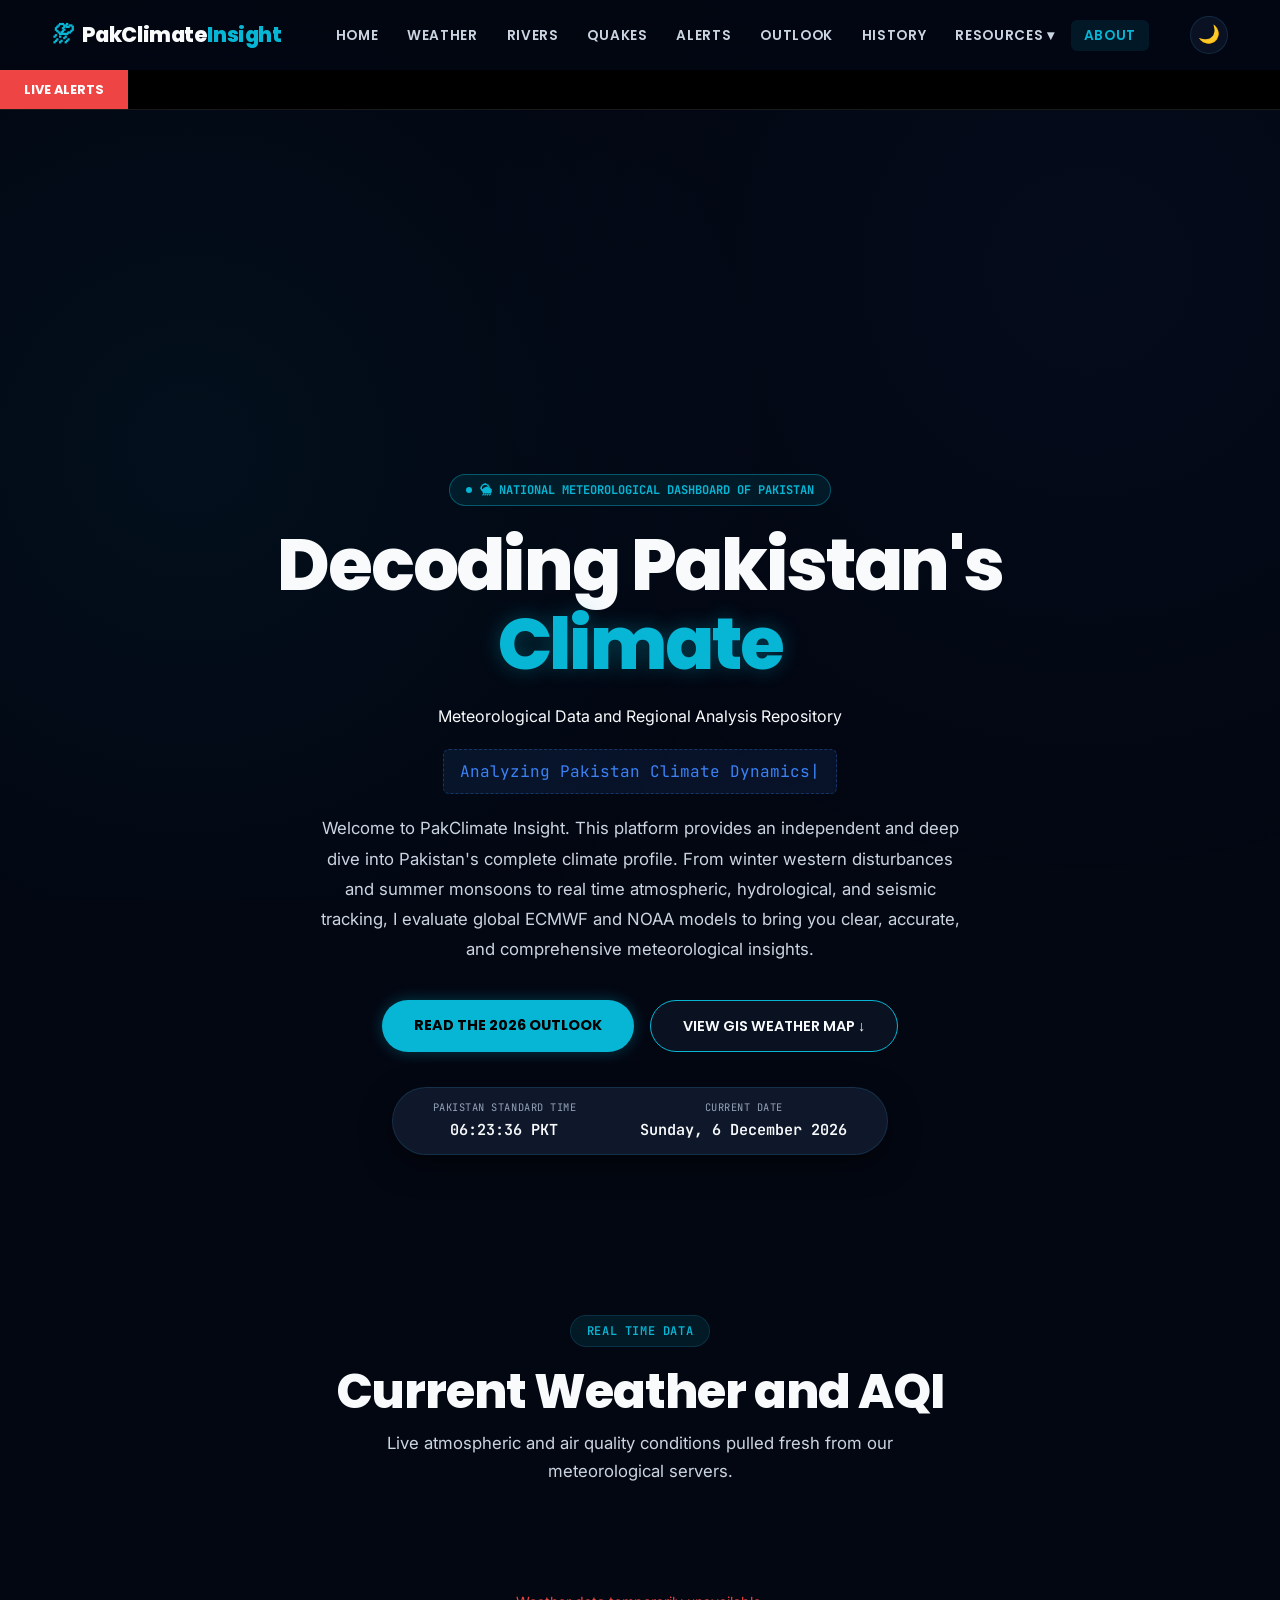
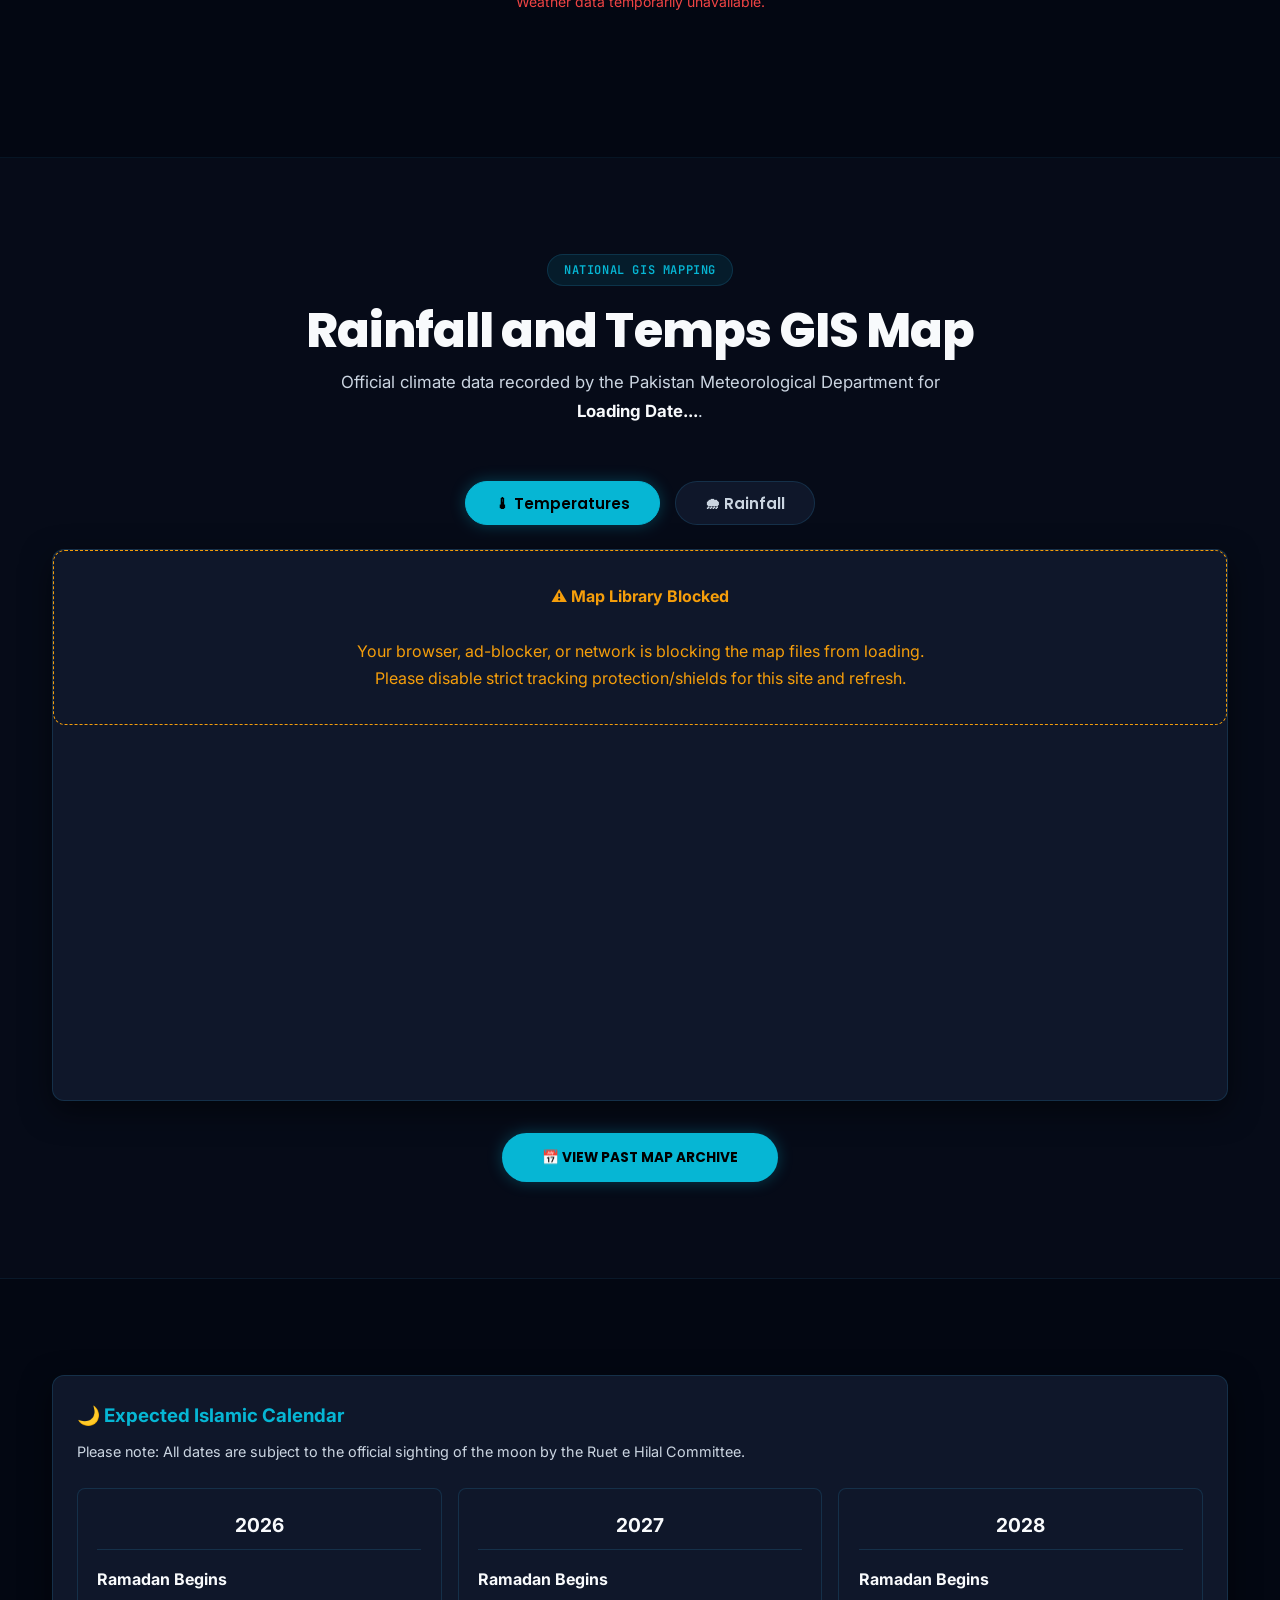
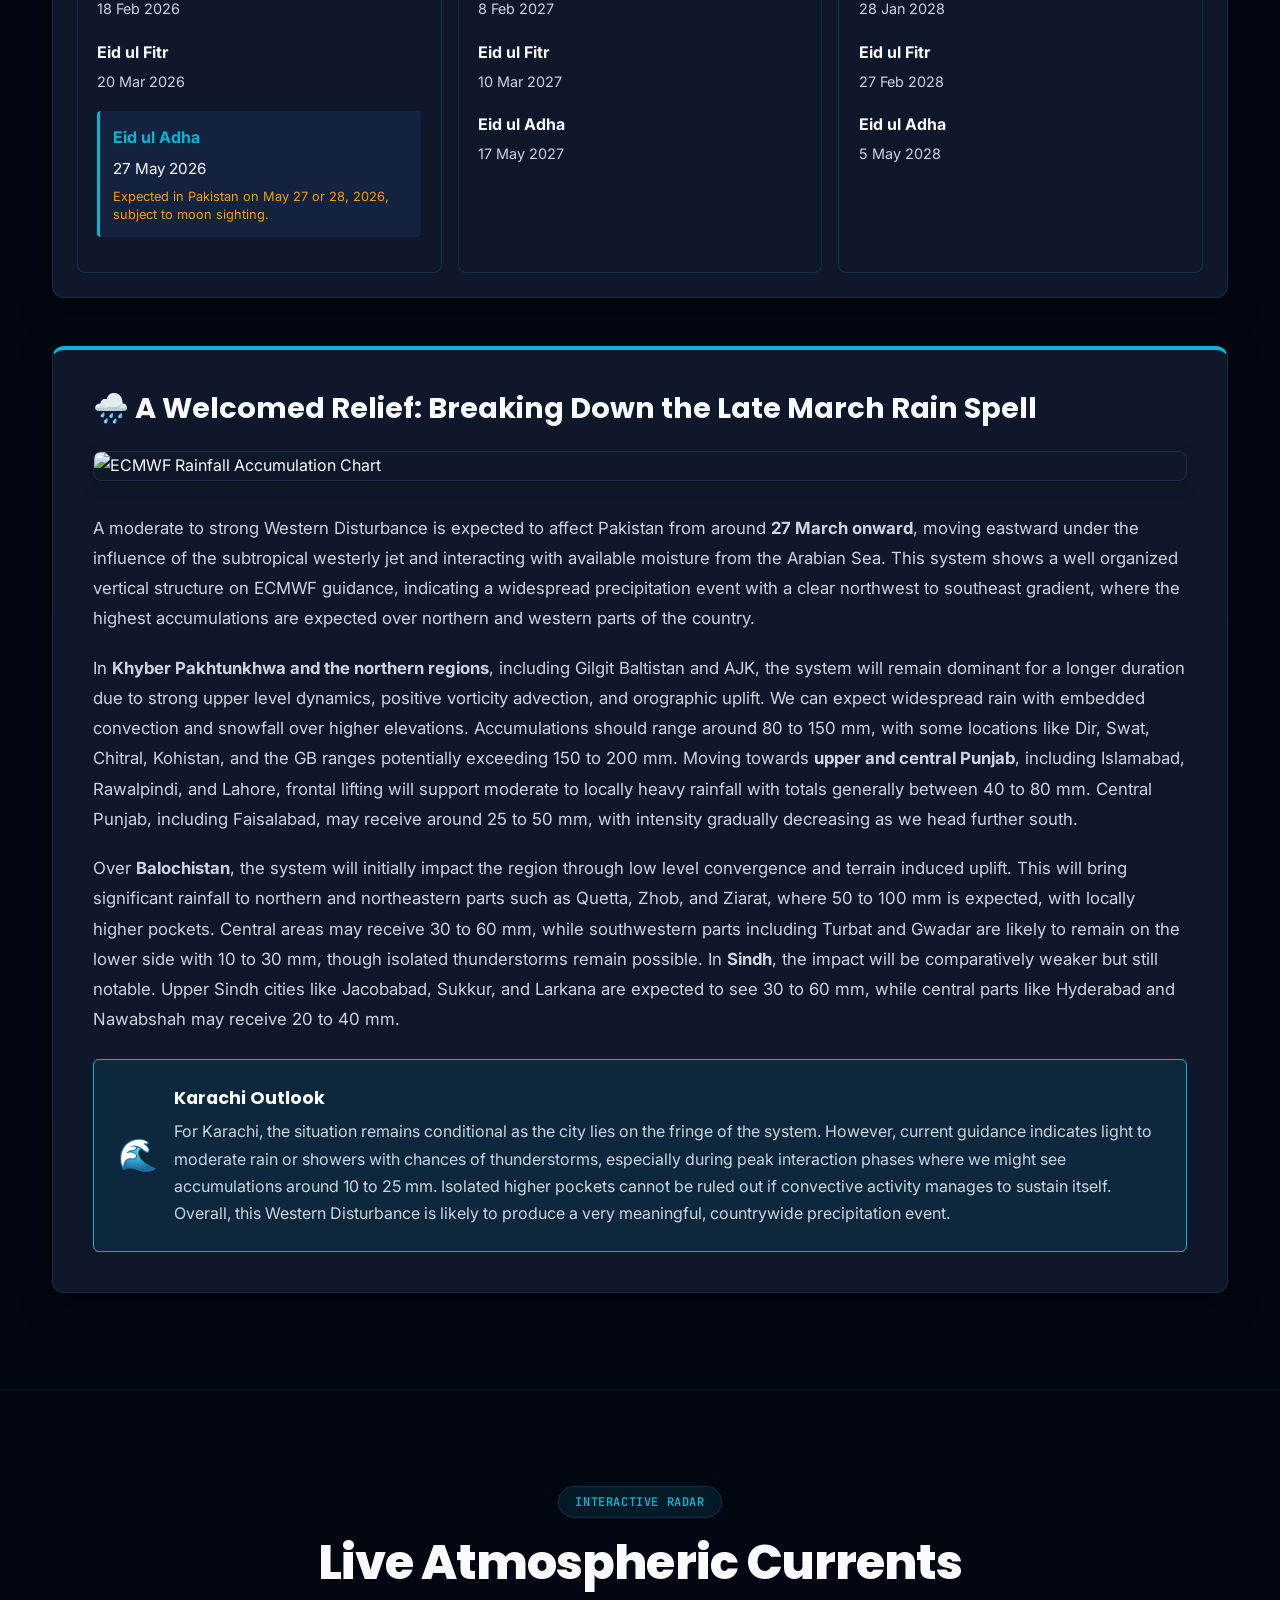
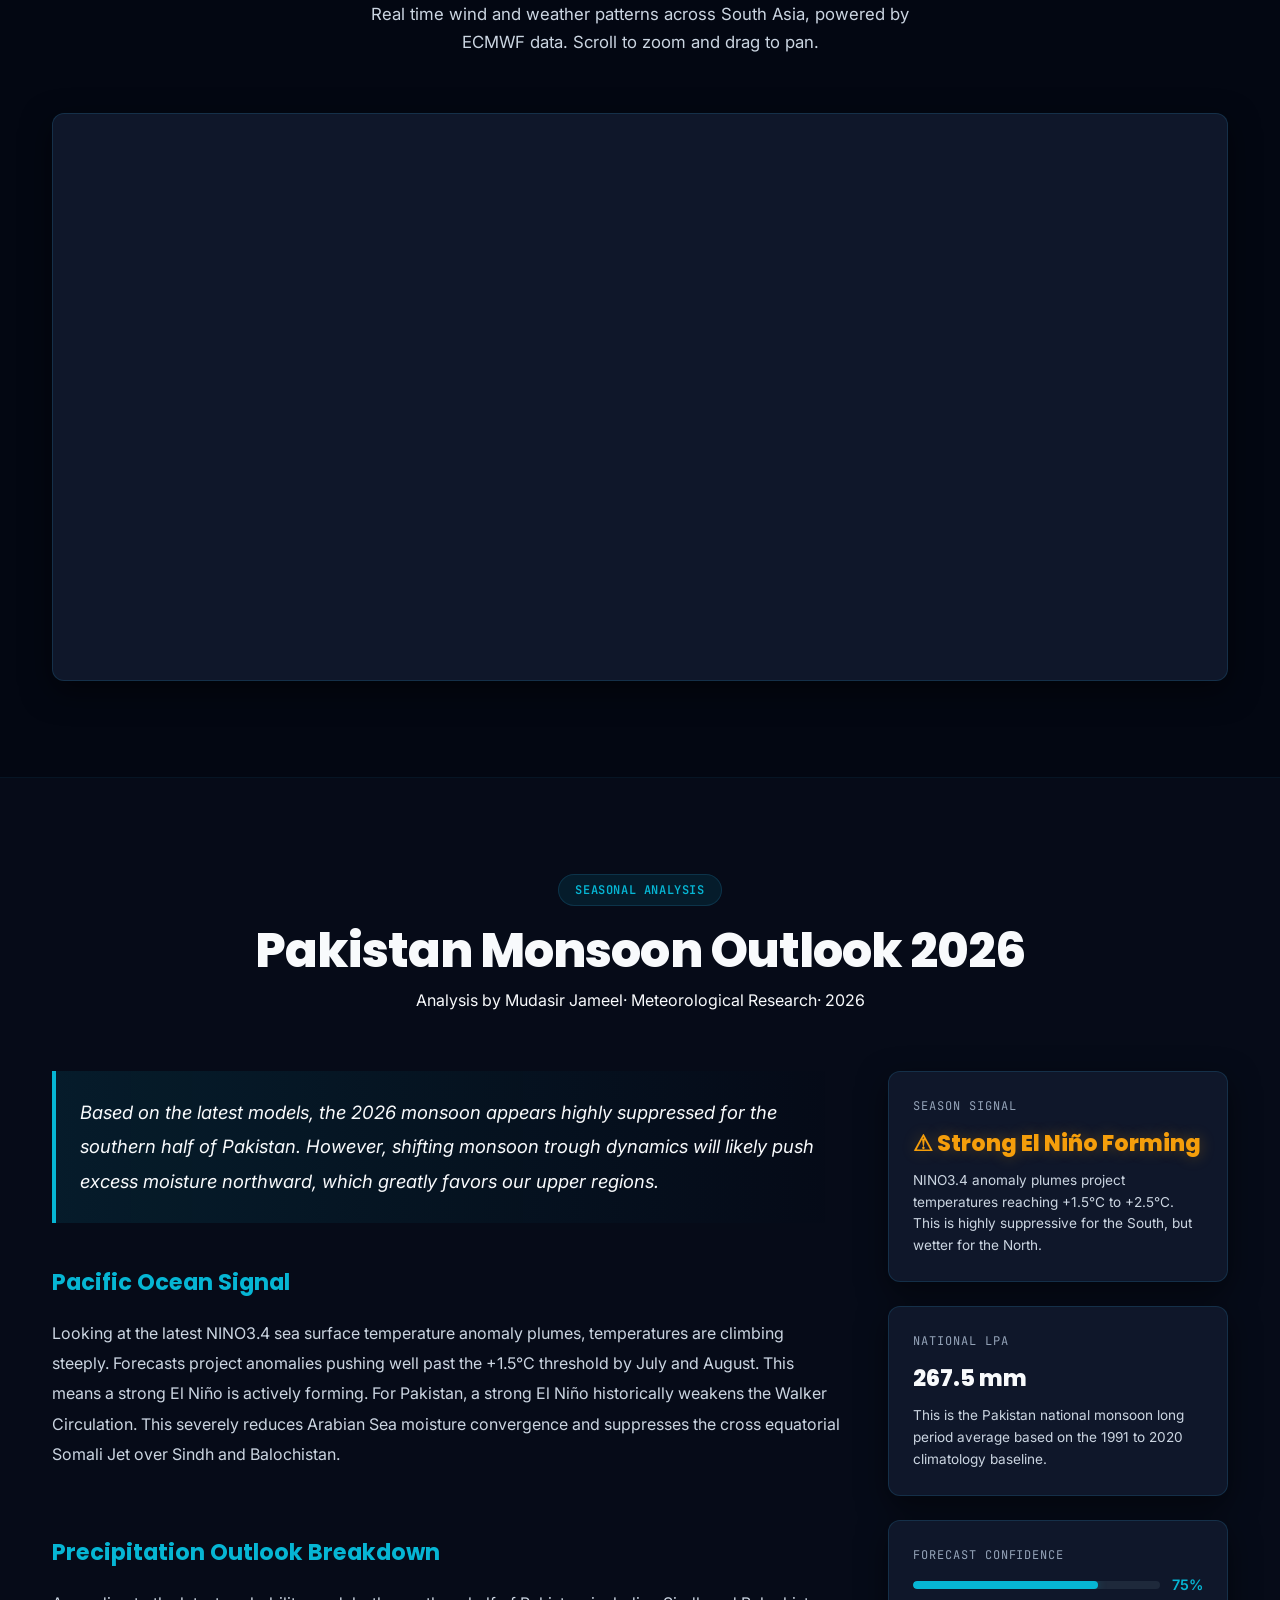
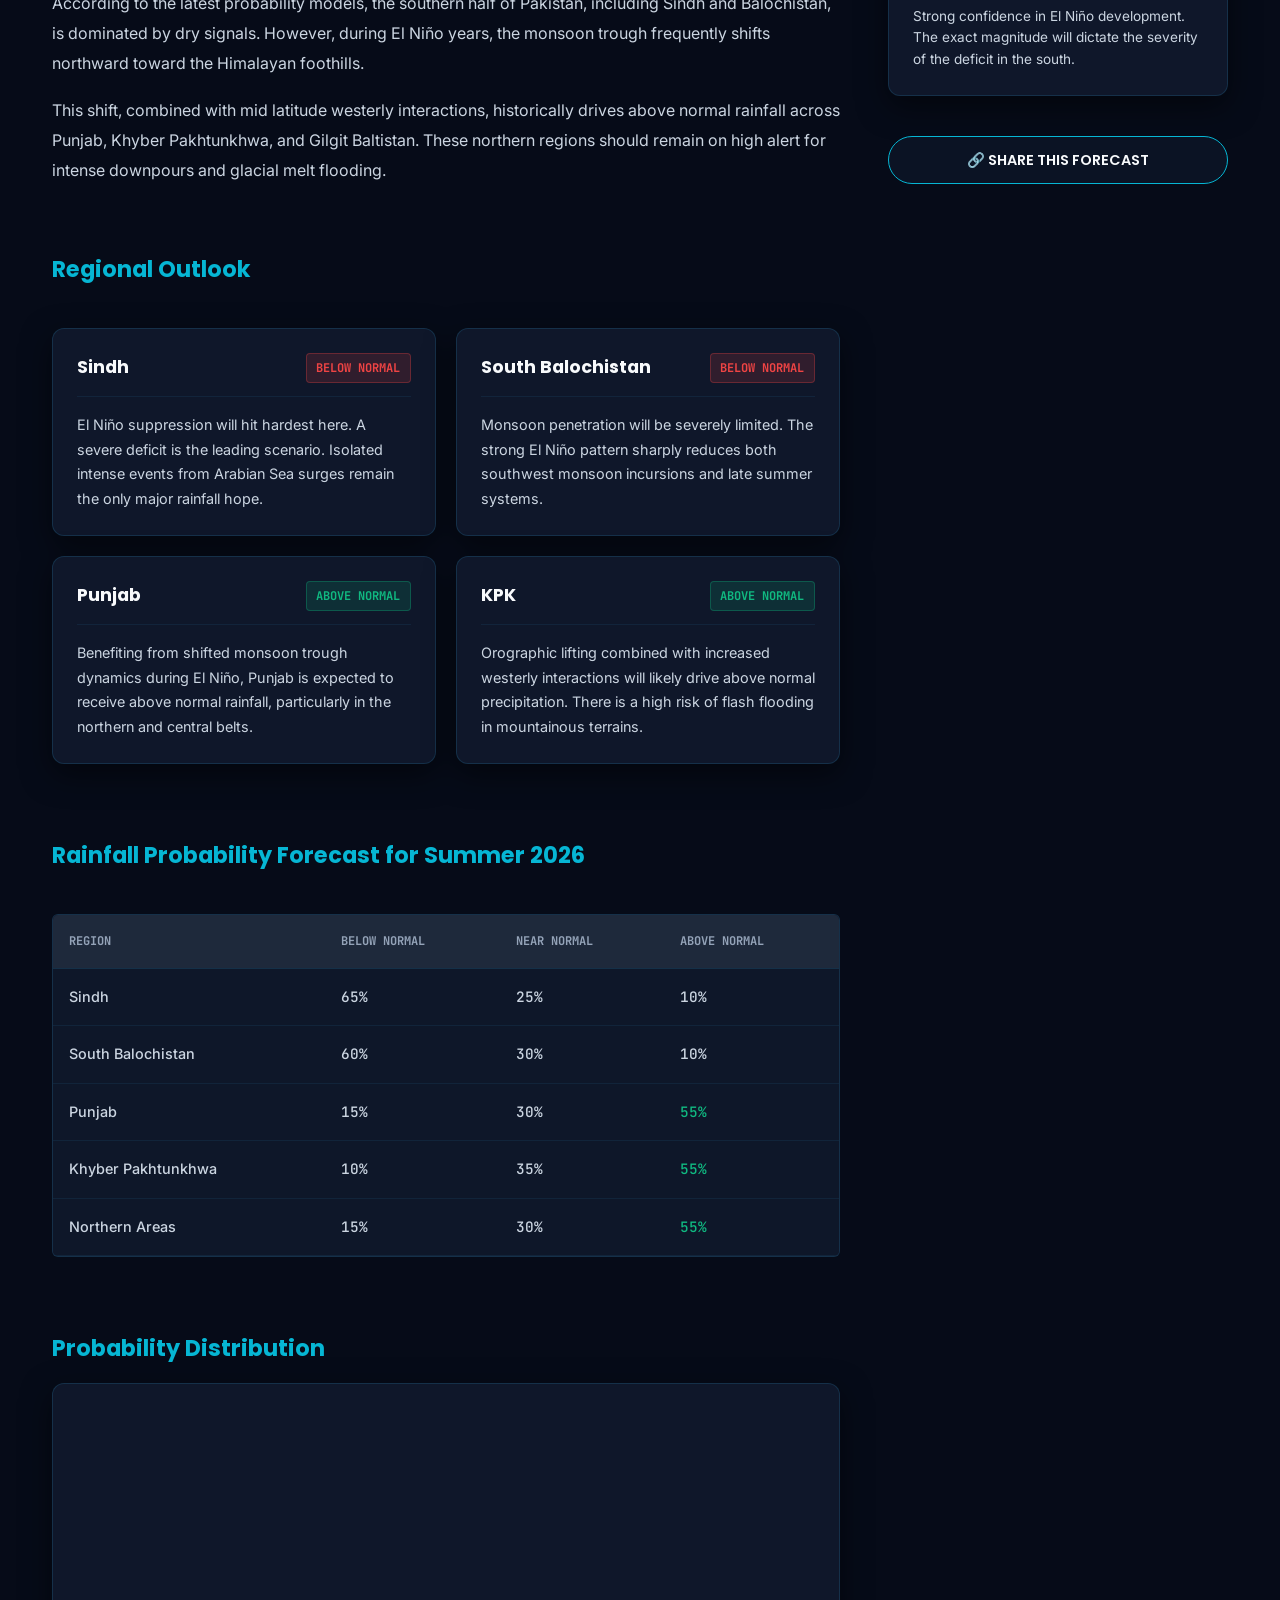
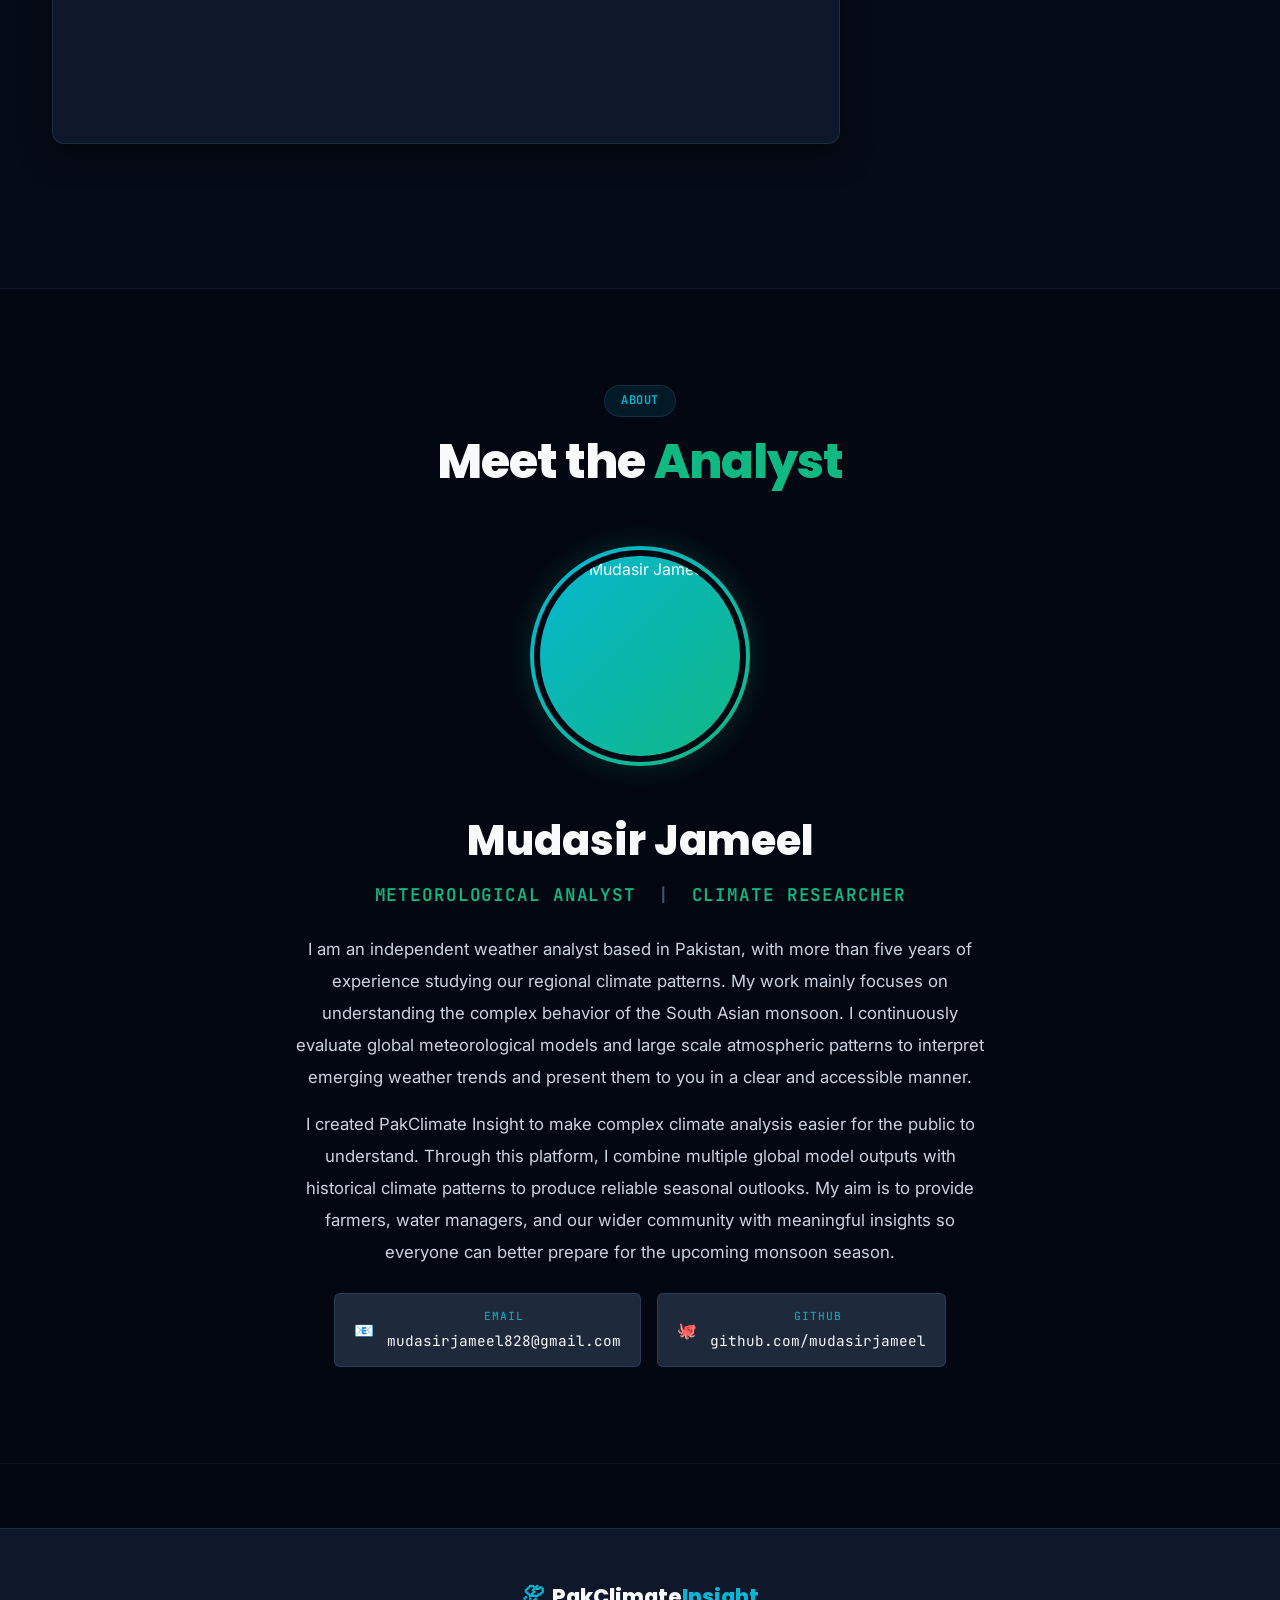
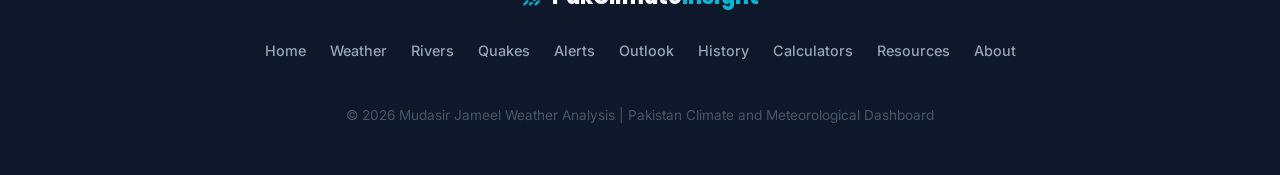
==== commit 5b3750c7: "Add files via upload" ====
--- a/index.html
+++ b/index.html
@@ -1,9 +1,17 @@
 <!DOCTYPE html>
 <html lang="en" data-theme="dark">
 <head>
+<script async src="https://www.googletagmanager.com/gtag/js?id=G-BXNNQSGWCL"></script>
+<script>
+  window.dataLayer = window.dataLayer || [];
+  function gtag(){dataLayer.push(arguments);}
+  gtag('js', new Date());
+
+  gtag('config', 'G-BXNNQSGWCL');
+</script>
   <meta charset="UTF-8"/>
   <meta name="viewport" content="width=device-width, initial-scale=1.0, maximum-scale=1.0, user-scalable=no"/>
-  <title>PakClimate Insight 2026 — Mudasir Jameel</title>
+  <title>PakClimate Insight 2026 | Mudasir Jameel</title>
   <link rel="stylesheet" href="style.css"/>
   <link rel="preconnect" href="https://fonts.googleapis.com"/>
   <link href="https://fonts.googleapis.com/css2?family=Syne:wght@400;500;600;700;800&family=DM+Sans:ital,opsz,wght@0,9..40,300;0,9..40,400;0,9..40,500;1,9..40,300&family=JetBrains+Mono:wght@400;500;700&display=swap" rel="stylesheet"/>
@@ -23,10 +31,10 @@
   <div class="ticker-label">LIVE ALERTS</div>
   <div class="ticker-wrap">
     <div class="ticker-move">
-      <span class="ticker-item">⚠️ <strong>WESTERN DISTURBANCE:</strong> Potent weather system approaching March 18. Widespread heavy precipitation expected across KP, Punjab, and North Balochistan.</span>
-      <span class="ticker-item">🚨 <strong>ENSO WATCH:</strong> ECMWF plumes indicate a rapid warming trajectory. Strong El Niño expected by peak summer 2026, posing severe drought risk to Sindh.</span>
-      <span class="ticker-item">🌙 <strong>ASTRONOMY:</strong> Shawwal 1447 AH moon sighting confirmed impossible for March 19. Eid-ul-Fitr projected for Saturday, March 21, 2026.</span>
-      <span class="ticker-item">🌍 <strong>SYSTEM UPDATE:</strong> Live AQI and Regional Seismic monitoring systems are now online.</span>
+      <span class="ticker-item">⚠️ <strong>Western Disturbance Alert:</strong> A moderate to strong system approaches by March 27. Widespread precipitation is expected across Khyber Pakhtunkhwa, North Balochistan, and Punjab.</span>
+      <span class="ticker-item">🚨 <strong>ENSO Watch:</strong> ECMWF plumes indicate a rapid warming trajectory. A strong El Niño is expected by peak summer 2026, which poses a severe drought risk to Sindh.</span>
+      <span class="ticker-item">🌙 <strong>Astronomy Update:</strong> The Shawwal 1447 AH moon sighting is confirmed impossible for March 19. Eid ul Fitr is projected for Saturday, March 21, 2026.</span>
+      <span class="ticker-item">🌍 <strong>System Update:</strong> Live AQI and regional seismic monitoring systems are now online.</span>
     </div>
   </div>
 </div>
@@ -72,25 +80,25 @@
 
   <div class="hero-body">
     <div class="hero-pill reveal">
-      <span class="badge-dot"></span> 🌦 National Meteorological Dashboard · Pakistan
+      <span class="badge-dot"></span> 🌦 National Meteorological Dashboard of Pakistan
     </div>
 
     <h1 class="hero-title reveal">
       Decoding Pakistan's <span class="hero-name">Climate</span>
     </h1>
-    <p class="hero-role reveal">Meteorological Data & Regional Analysis Repository</p>
+    <p class="hero-role reveal">Meteorological Data and Regional Analysis Repository</p>
 
     <div class="hero-typed-wrap reveal">
       <span id="typed-out" class="typed-text"></span><span class="cursor">|</span>
     </div>
 
     <p class="hero-desc reveal">
-      Welcome. This platform provides an independent, deep-dive analysis of Pakistan's complete climate profile—from winter western disturbances and summer monsoons to real-time atmospheric, hydrological, and seismic tracking. By evaluating global ECMWF and NOAA models, I aim to bring you clear, accurate, and comprehensive meteorological insights.
+      Welcome to PakClimate Insight. This platform provides an independent and deep dive into Pakistan's complete climate profile. From winter western disturbances and summer monsoons to real time atmospheric, hydrological, and seismic tracking, I evaluate global ECMWF and NOAA models to bring you clear, accurate, and comprehensive meteorological insights.
     </p>
 
     <div class="hero-btns reveal">
-      <a href="#outlook" class="btn-primary">Read Outlook 2026</a>
-      <a href="#pmd-map" class="btn-outline">GIS Weather Map ↓</a>
+      <a href="#outlook" class="btn-primary">Read the 2026 Outlook</a>
+      <a href="#pmd-map" class="btn-outline">View GIS Weather Map ↓</a>
     </div>
 
     <div class="hero-clock reveal">
@@ -110,9 +118,9 @@
 <section class="section" id="live">
   <div class="container">
     <div class="sec-head reveal">
-      <span class="eyebrow">Real-Time Data</span>
-      <h2 class="sec-title">Current Weather <span class="accent">& AQI</span></h2>
-      <p class="sec-sub">Live atmospheric and air quality conditions pulled fresh from meteorological servers.</p>
+      <span class="eyebrow">Real Time Data</span>
+      <h2 class="sec-title">Current Weather <span class="accent">and AQI</span></h2>
+      <p class="sec-sub">Live atmospheric and air quality conditions pulled fresh from our meteorological servers.</p>
     </div>
     <div class="weather-grid" id="weather-grid">
       <div class="w-loading" id="w-loading">
@@ -126,8 +134,8 @@
   <div class="container">
     <div class="sec-head reveal">
       <span class="eyebrow">National GIS Mapping</span>
-      <h2 class="sec-title">Rainfall & Temps <span class="accent">GIS Map</span></h2>
-      <p class="sec-sub">Official climate data recorded by the PMD for <strong id="pmd-map-date-title" style="color: var(--text1);">Loading Date...</strong>.</p>
+      <h2 class="sec-title">Rainfall and Temps <span class="accent">GIS Map</span></h2>
+      <p class="sec-sub">Official climate data recorded by the Pakistan Meteorological Department for <strong id="pmd-map-date-title" style="color: var(--text1);">Loading Date...</strong>.</p>
     </div>
     
     <div class="map-toggles reveal">
@@ -148,59 +156,32 @@
 
 <section class="section" id="rainfall-update">
   <div class="container">
-    <div class="sec-head reveal">
-      <span class="eyebrow"><span class="pulse-red"></span> Weather Alert</span>
-      <h2 class="sec-title">Upcoming Western <span class="accent">Disturbances</span></h2>
-      <p class="sec-sub">Significant Rainfall Accumulation Expected (March 18 onwards)</p>
-    </div>
-    
-    <div class="moon-layout">
-      <div class="moon-img-wrap glass-card reveal" data-delay="100">
-        <img src="Rainfall accumulation chart.png" alt="Rainfall Accumulation Chart" class="moon-img" loading="lazy">
-      </div>
-      
-      <div class="moon-text reveal" data-delay="200">
-        <p>A series of potent Western Disturbances are expected to advance toward Pakistan beginning March 18, initiating a prolonged spell of widespread precipitation that is likely to persist through the latter part of the month. These systems are projected to influence nearly every province, delivering significant rainfall across much of the country.</p>
+    <div id="islamic-calendar-container"></div>
+
+    <div class="glass-card reveal" id="wd-update-section" style="padding: 2.5rem; margin-top: 3rem; border-top: 4px solid var(--accent);">
+        <h3 style="font-family: var(--font-head); font-size: 1.8rem; color: var(--text1); margin-bottom: 1.5rem; line-height: 1.3;">🌧️ <span class="accent">A Welcomed Relief:</span> Breaking Down the Late March Rain Spell</h3>
         
-        <p>Khyber Pakhtunkhwa and the northern mountainous regions are expected to bear the brunt of this activity, where cumulative precipitation may exceed 200 mm, accompanied by periods of intense downpours. Central and western belts will also experience substantial rainfall, with anticipated totals ranging between 60-150 mm around Quetta and parts of southern Balochistan, including Gwadar, Pishukan, Panjgur, and Turbat. Across Punjab, rainfall accumulations are projected to fall within the 80-120 mm range.</p>
+        <img src="Rainfall chart.png" alt="ECMWF Rainfall Accumulation Chart" style="width: 100%; border-radius: 8px; margin-bottom: 2rem; border: 1px solid var(--border); box-shadow: 0 4px 15px rgba(0,0,0,0.2);">
         
-        <p>Even the southern coastal belt is likely to benefit from this active pattern. Areas around Karachi and the broader Sindh littoral could receive 30-50 mm of rainfall.</p>
+        <p style="color: var(--text2); line-height: 1.8; margin-bottom: 1.2rem; font-size: 1.05rem;">
+            A moderate to strong Western Disturbance is expected to affect Pakistan from around <strong>27 March onward</strong>, moving eastward under the influence of the subtropical westerly jet and interacting with available moisture from the Arabian Sea. This system shows a well organized vertical structure on ECMWF guidance, indicating a widespread precipitation event with a clear northwest to southeast gradient, where the highest accumulations are expected over northern and western parts of the country.
+        </p>
         
-        <div class="moon-verdict glass-card" style="border-left-color: var(--neutral); background: var(--neutral-bg);">
-          <span class="mv-icon">🌧️</span>
-          <div>
-            <strong>Overview:</strong> Overall, this sequence of Western Disturbances appears poised to produce a well-distributed and significant rainfall episode across Pakistan, marking one of the more consequential wet spells of the season.
-          </div>
-        </div>
-      </div>
-    </div>
-  </div>
-</section>
-
-<section class="section section-alt" id="moon">
-  <div class="container">
-    <div class="sec-head reveal">
-      <span class="eyebrow">Astronomical Data</span>
-      <h2 class="sec-title">Shawwal Moon <span class="accent">Update 2026</span></h2>
-      <p class="sec-sub">Crescent visibility parameters for Eid-ul-Fitr 1447 AH.</p>
-    </div>
-    <div class="moon-layout">
-      <div class="moon-text reveal">
-        <p>According to astronomical models, the birth of the new moon will occur on <strong>March 19 at 6:23 AM PKT</strong>.</p>
-        <p>On the evening of March 19 at sunset, the moon's age will be only 12 hours and 38 minutes, with an illumination of just 0.4%, and it will remain on the horizon for barely 26 minutes. Due to these extremely weak parameters, <strong>there is absolutely no chance of the moon being sighted in any part of Pakistan on that evening.</strong></p>
-        <p>However, on the following evening of <strong>March 20</strong>, the moon's age will be approximately 37 hours and 38 minutes. It will remain on the horizon for 1 hour and 29 minutes after sunset, making it extremely easy to sight without any optical aids.</p>
-        <p>Although the moon will be easily visible across all of Pakistan on March 20, the most favorable astronomical positions for observation will be coastal Sindh and southwestern Balochistan (especially Gwadar, Pasni, Jiwani, and Karachi).</p>
-        <div class="moon-verdict glass-card">
-          <span class="mv-icon">🌙</span>
-          <div>
-            <strong>Final Verdict:</strong> 30 days of Ramadan will be completed this year. Eid-ul-Fitr will be celebrated on <strong>Saturday, March 21, 2026</strong>, Insha'Allah!
-          </div>
-        </div>
-      </div>
-      
-      <div class="moon-img-wrap glass-card reveal in" data-delay="150">
-        <img src="1447h_10b.jpg" alt="Shawwal Moon Visibility Map" class="moon-img">
-      </div>
+        <p style="color: var(--text2); line-height: 1.8; margin-bottom: 1.2rem; font-size: 1.05rem;">
+            In <strong>Khyber Pakhtunkhwa and the northern regions</strong>, including Gilgit Baltistan and AJK, the system will remain dominant for a longer duration due to strong upper level dynamics, positive vorticity advection, and orographic uplift. We can expect widespread rain with embedded convection and snowfall over higher elevations. Accumulations should range around 80 to 150 mm, with some locations like Dir, Swat, Chitral, Kohistan, and the GB ranges potentially exceeding 150 to 200 mm. Moving towards <strong>upper and central Punjab</strong>, including Islamabad, Rawalpindi, and Lahore, frontal lifting will support moderate to locally heavy rainfall with totals generally between 40 to 80 mm. Central Punjab, including Faisalabad, may receive around 25 to 50 mm, with intensity gradually decreasing as we head further south.
+        </p>
+
+        <p style="color: var(--text2); line-height: 1.8; margin-bottom: 1.5rem; font-size: 1.05rem;">
+            Over <strong>Balochistan</strong>, the system will initially impact the region through low level convergence and terrain induced uplift. This will bring significant rainfall to northern and northeastern parts such as Quetta, Zhob, and Ziarat, where 50 to 100 mm is expected, with locally higher pockets. Central areas may receive 30 to 60 mm, while southwestern parts including Turbat and Gwadar are likely to remain on the lower side with 10 to 30 mm, though isolated thunderstorms remain possible. In <strong>Sindh</strong>, the impact will be comparatively weaker but still notable. Upper Sindh cities like Jacobabad, Sukkur, and Larkana are expected to see 30 to 60 mm, while central parts like Hyderabad and Nawabshah may receive 20 to 40 mm.
+        </p>
+
+        <div class="dp-callout" style="background: var(--accent-bg); border-color: var(--accent); padding: 1.5rem; align-items: center;">
+            <div style="font-size: 2rem;">🌊</div>
+            <div>
+                <strong style="color: var(--text1); display: block; margin-bottom: 0.3rem; font-size: 1.1rem; font-family: var(--font-head);">Karachi Outlook</strong>
+                For Karachi, the situation remains conditional as the city lies on the fringe of the system. However, current guidance indicates light to moderate rain or showers with chances of thunderstorms, especially during peak interaction phases where we might see accumulations around 10 to 25 mm. Isolated higher pockets cannot be ruled out if convective activity manages to sustain itself. Overall, this Western Disturbance is likely to produce a very meaningful, countrywide precipitation event.
+            </div>
+        </div>
     </div>
   </div>
 </section>
@@ -210,7 +191,7 @@
     <div class="sec-head reveal">
       <span class="eyebrow">Interactive Radar</span>
       <h2 class="sec-title">Live Atmospheric <span class="accent">Currents</span></h2>
-      <p class="sec-sub">Real-time wind and weather patterns across South Asia, powered by ECMWF data. Scroll to zoom and drag to pan.</p>
+      <p class="sec-sub">Real time wind and weather patterns across South Asia, powered by ECMWF data. Scroll to zoom and drag to pan.</p>
     </div>
     
     <div class="map-wrap glass-card reveal" style="padding: 0.5rem;">
@@ -240,18 +221,18 @@
       <article class="outlook-article">
 
         <p class="article-lead reveal">
-          Based on the latest models, the 2026 monsoon looks highly suppressed for the southern half of Pakistan. However, shifted monsoon trough dynamics will likely push excess moisture northward, favoring the upper regions.
+          Based on the latest models, the 2026 monsoon appears highly suppressed for the southern half of Pakistan. However, shifting monsoon trough dynamics will likely push excess moisture northward, which greatly favors our upper regions.
         </p>
 
         <div class="a-block reveal">
           <h3>Pacific Ocean Signal</h3>
-          <p>Looking at the latest NINO3.4 SST anomaly plumes, temperatures are climbing steeply. Forecasts project anomalies pushing well past the +1.5°C threshold by July and August. This means a strong El Niño is actively forming. For Pakistan, a strong El Niño historically weakens the Walker Circulation, which severely reduces Arabian Sea moisture convergence and suppresses the cross-equatorial Somali Jet over Sindh and Balochistan.</p>
+          <p>Looking at the latest NINO3.4 sea surface temperature anomaly plumes, temperatures are climbing steeply. Forecasts project anomalies pushing well past the +1.5°C threshold by July and August. This means a strong El Niño is actively forming. For Pakistan, a strong El Niño historically weakens the Walker Circulation. This severely reduces Arabian Sea moisture convergence and suppresses the cross equatorial Somali Jet over Sindh and Balochistan.</p>
         </div>
 
         <div class="a-block reveal">
           <h3>Precipitation Outlook Breakdown</h3>
-          <p>According to the latest probability models, the southern half of Pakistan (Sindh and Balochistan) is dominated by dry signals. However, during El Niño years, the monsoon trough frequently shifts northward toward the Himalayan foothills.</p>
-          <p>This shift, combined with mid-latitude westerly interactions, historically drives <strong>above-normal rainfall</strong> across Punjab, Khyber Pakhtunkhwa, and Gilgit-Baltistan. These northern regions should remain on high alert for intense downpours and glacial melt flooding.</p>
+          <p>According to the latest probability models, the southern half of Pakistan, including Sindh and Balochistan, is dominated by dry signals. However, during El Niño years, the monsoon trough frequently shifts northward toward the Himalayan foothills.</p>
+          <p>This shift, combined with mid latitude westerly interactions, historically drives above normal rainfall across Punjab, Khyber Pakhtunkhwa, and Gilgit Baltistan. These northern regions should remain on high alert for intense downpours and glacial melt flooding.</p>
         </div>
 
         <div class="a-block reveal">
@@ -266,30 +247,30 @@
             </div>
             <div class="region-card glass-card">
               <div class="rc-top">
-                <span class="rc-name">S. Balochistan</span>
+                <span class="rc-name">South Balochistan</span>
                 <span class="rc-sig sig-below">Below Normal</span>
               </div>
-              <p>Monsoon penetration will be severely limited. The strong El Niño pattern sharply reduces both southwest monsoon incursions and late-summer systems.</p>
+              <p>Monsoon penetration will be severely limited. The strong El Niño pattern sharply reduces both southwest monsoon incursions and late summer systems.</p>
             </div>
             <div class="region-card glass-card">
               <div class="rc-top">
                 <span class="rc-name">Punjab</span>
                 <span class="rc-sig sig-above">Above Normal</span>
               </div>
-              <p>Benefiting from shifted monsoon trough dynamics during El Niño, Punjab is expected to receive above-normal rainfall, particularly in the northern and central belts.</p>
+              <p>Benefiting from shifted monsoon trough dynamics during El Niño, Punjab is expected to receive above normal rainfall, particularly in the northern and central belts.</p>
             </div>
             <div class="region-card glass-card">
               <div class="rc-top">
                 <span class="rc-name">KPK</span>
                 <span class="rc-sig sig-above">Above Normal</span>
               </div>
-              <p>Orographic lifting combined with increased westerly interactions will likely drive above-normal precipitation. High risk of flash flooding in mountainous terrains.</p>
+              <p>Orographic lifting combined with increased westerly interactions will likely drive above normal precipitation. There is a high risk of flash flooding in mountainous terrains.</p>
             </div>
           </div>
         </div>
 
         <div class="a-block reveal">
-          <h3>Rainfall Probability Forecast — JJAS 2026</h3>
+          <h3>Rainfall Probability Forecast for Summer 2026</h3>
           <div class="tbl-wrap">
             <table class="prob-table">
               <thead>
@@ -326,12 +307,12 @@
         <div class="sb-card glass-card reveal">
           <div class="sb-label">Season Signal</div>
           <div class="sb-value warn">⚠ Strong El Niño Forming</div>
-          <p class="sb-note">NINO3.4 anomaly plumes project temperatures reaching +1.5°C to +2.5°C. Highly suppressive for the South, wetter for the North.</p>
+          <p class="sb-note">NINO3.4 anomaly plumes project temperatures reaching +1.5°C to +2.5°C. This is highly suppressive for the South, but wetter for the North.</p>
         </div>
         <div class="sb-card glass-card reveal">
           <div class="sb-label">National LPA</div>
           <div class="sb-value">267.5 mm</div>
-          <p class="sb-note">Pakistan national monsoon long-period average — 1991–2020 climatology baseline.</p>
+          <p class="sb-note">This is the Pakistan national monsoon long period average based on the 1991 to 2020 climatology baseline.</p>
         </div>
         <div class="sb-card glass-card reveal">
           <div class="sb-label">Forecast Confidence</div>
@@ -342,7 +323,7 @@
           <p class="sb-note">Strong confidence in El Niño development. The exact magnitude will dictate the severity of the deficit in the south.</p>
         </div>
         
-        <button id="share-btn" class="btn-outline reveal" style="margin-top: 1rem; width: 100%; border-style: dashed;">🔗 Share this Forecast</button>
+        <button id="share-btn" class="btn-outline reveal" style="margin-top: 1rem; width: 100%;">🔗 Share this Forecast</button>
       </aside>
     </div></div>
 </section>
@@ -360,12 +341,12 @@
       </div>
       <div class="about-text reveal">
         <h2 class="about-name">Mudasir Jameel</h2>
-        <p class="about-role">Meteorological/Weather Analyst <span class="about-role-divider">|</span> Climate Researcher</p>
+        <p class="about-role">Meteorological Analyst <span class="about-role-divider">|</span> Climate Researcher</p>
         <p class="about-bio">
-          I am an independent weather analyst based in Pakistan with more than five years of experience studying regional climate patterns. My work mainly focuses on understanding the complex behavior of the South Asian monsoon. I continuously evaluate global meteorological models and large-scale atmospheric patterns to interpret emerging weather trends and present them in a clear and accessible manner.
+          I am an independent weather analyst based in Pakistan, with more than five years of experience studying our regional climate patterns. My work mainly focuses on understanding the complex behavior of the South Asian monsoon. I continuously evaluate global meteorological models and large scale atmospheric patterns to interpret emerging weather trends and present them to you in a clear and accessible manner.
         </p>
         <p class="about-bio">
-          PakClimate Insight was created to make complex climate analysis easier to understand for the public. Through this platform, I combine multiple global model outputs with historical climate patterns to produce reliable seasonal outlooks. The aim is to provide farmers, water managers, and the wider community with meaningful insights so they can better prepare for the upcoming monsoon season.
+          I created PakClimate Insight to make complex climate analysis easier for the public to understand. Through this platform, I combine multiple global model outputs with historical climate patterns to produce reliable seasonal outlooks. My aim is to provide farmers, water managers, and our wider community with meaningful insights so everyone can better prepare for the upcoming monsoon season.
         </p>
         <div class="about-links">
           <a href="mailto:mudasirjameel828@gmail.com" class="about-link">
@@ -394,14 +375,13 @@
       <a href="rivers.html">Rivers</a>
       <a href="earthquakes.html">Quakes</a>
       <a href="#rainfall-update">Alerts</a>
-      <a href="#moon">Moon</a>
       <a href="#outlook">Outlook</a>
       <a href="history.html">History</a>
       <a href="tools.html">Calculators</a>
       <a href="resources.html">Resources</a>
       <a href="#about">About</a>
     </div>
-    <p class="footer-copy">© 2026 Mudasir Jameel Weather Analysis &nbsp;·&nbsp; Pakistan Climate & Meteorological Dashboard</p>
+    <p class="footer-copy">© 2026 Mudasir Jameel Weather Analysis | Pakistan Climate and Meteorological Dashboard</p>
   </div>
 </footer>
 
--- a/style.css
+++ b/style.css
@@ -1,6 +1,6 @@
 /* =========================================================
-   PAK CLIMATE INSIGHT 2026 — PREMIUM AURORA THEME
-   Design: Deep Slate · Neon Cyan · SaaS Meteorological
+   PAK CLIMATE INSIGHT 2026 | PREMIUM AURORA THEME
+   Design: Deep Slate | Neon Cyan | SaaS Meteorological
    ========================================================= */
 
 @import url('https://fonts.googleapis.com/css2?family=Inter:wght@300;400;500;600;700&family=Poppins:wght@500;600;700;800&family=JetBrains+Mono:wght@400;500;700&display=swap');
@@ -11,12 +11,15 @@
   --bg3:          #1e293b; 
   
   --glass:        rgba(15, 23, 42, 0.7);
+  --glass-hover:  rgba(30, 41, 59, 0.8);
   --border:       rgba(56, 189, 248, 0.15);
+  --border2:      rgba(56, 189, 248, 0.08);
   --border-glow:  rgba(6, 182, 212, 0.4);
   
   --text1:        #f8fafc;
   --text2:        #cbd5e1;
   --text3:        #94a3b8;
+  --text4:        #475569;
   
   --accent:       #06b6d4; 
   --accent2:      #3b82f6; 
@@ -33,6 +36,7 @@
   --warn-bg:      rgba(245, 158, 11, 0.15);
   
   --shadow:       0 10px 30px rgba(0, 0, 0, 0.5);
+  --shadow-sm:    0 4px 15px rgba(0, 0, 0, 0.3);
   --shadow-glow:  0 0 20px rgba(6, 182, 212, 0.15);
   
   --nav-h:        70px;
@@ -53,11 +57,14 @@
   --bg3:          #e2e8f0;
   --glass:        rgba(255, 255, 255, 0.85);
   --border:       rgba(15, 23, 42, 0.1);
+  --border2:      rgba(15, 23, 42, 0.05);
   --text1:        #0f172a;
   --text2:        #334155;
   --text3:        #64748b;
+  --text4:        #94a3b8;
   --accent:       #0891b2;
   --shadow:       0 10px 30px rgba(0, 0, 0, 0.05);
+  --shadow-sm:    0 4px 15px rgba(0, 0, 0, 0.03);
 }
 
 /* ---- RESET & STRICT CONSTRAINTS ---- */
@@ -150,8 +157,6 @@
 .eyebrow { display: inline-flex; align-items: center; gap: 8px; font-family: var(--font-mono); font-size: 0.75rem; font-weight: 600; text-transform: uppercase; color: var(--accent); background: var(--accent-bg); border: 1px solid var(--border); padding: 0.3rem 1rem; border-radius: 100px; margin-bottom: 1rem; letter-spacing: 0.05em; }
 .sec-title { font-family: var(--font-head); font-size: clamp(2rem, 4vw, 3rem); font-weight: 800; letter-spacing: -0.02em; line-height: 1.2; margin-bottom: 0.5rem; }
 .sec-sub { font-size: 1.05rem; color: var(--text2); max-width: 600px; margin: 0 auto; }
-.pulse-red { display: inline-block; width: 10px; height: 10px; background: var(--below); border-radius: 50%; box-shadow: 0 0 10px var(--below); animation: pulseRed 1.5s infinite; }
-@keyframes pulseRed { 0% { transform: scale(0.95); box-shadow: 0 0 0 0 rgba(239, 68, 68, 0.7); } 70% { transform: scale(1); box-shadow: 0 0 0 10px rgba(239, 68, 68, 0); } 100% { transform: scale(0.95); box-shadow: 0 0 0 0 rgba(239, 68, 68, 0); } }
 
 /* ---- GRIDS & CARDS ---- */
 .weather-grid { display: grid; grid-template-columns: repeat(auto-fill, minmax(240px, 1fr)); gap: 1.5rem; }
@@ -166,20 +171,9 @@
 .wc-stat { display: flex; align-items: center; gap: 5px; font-size: 0.8rem; color: var(--text2); font-family: var(--font-mono); }
 .wc-stat-icon { color: var(--accent2); }
 
-.map-wrap { padding: 0.5rem; background: var(--bg2); border-radius: var(--radius); margin-top: 1.5rem; width: 100%; box-sizing: border-box; }
-.map-wrap iframe { border-radius: var(--radius-sm); width: 100% !important; min-height: 550px !important; height: 550px !important; display: block; border: none; }
-
-.moon-layout { display: grid; grid-template-columns: 1fr 1fr; gap: 3rem; align-items: center; }
-.moon-text p { font-size: 1.05rem; line-height: 1.8; color: var(--text2); margin-bottom: 1.2rem; }
-.moon-text strong { color: var(--text1); font-weight: 600; }
-.moon-verdict { display: flex; gap: 15px; align-items: center; padding: 1.5rem; border-radius: var(--radius-sm); border-left: 4px solid var(--accent); background: var(--accent-bg); margin-top: 1.5rem; font-size: 1rem; font-weight: 500; }
-.mv-icon { font-size: 2rem; }
-.moon-img-wrap { border-radius: var(--radius); padding: 0.5rem; border: 1px solid var(--border); background: var(--bg2); }
-.moon-img { width: 100%; border-radius: var(--radius-sm); display: block; }
-
 .outlook-grid { display: grid; grid-template-columns: 1fr 340px; gap: 3rem; align-items: start; width: 100%; max-width: 100%; }
 .outlook-article, .a-block { display: flex; flex-direction: column; gap: 0; min-width: 0; max-width: 100%; overflow-wrap: break-word; word-wrap: break-word; }
-.article-lead { font-family: var(--serif); font-size: 1.15rem; color: var(--text1); line-height: 1.9; font-style: italic; border-left: 4px solid var(--accent); padding: 1.5rem; margin-bottom: 2.5rem; background: linear-gradient(90deg, var(--accent-bg), transparent); border-radius: 0 var(--radius-sm) var(--radius-sm) 0; }
+.article-lead { font-family: 'Inter', serif; font-size: 1.15rem; color: var(--text1); line-height: 1.9; font-style: italic; border-left: 4px solid var(--accent); padding: 1.5rem; margin-bottom: 2.5rem; background: linear-gradient(90deg, var(--accent-bg), transparent); border-radius: 0 var(--radius-sm) var(--radius-sm) 0; }
 .a-block { margin-bottom: 3rem; }
 .a-block h3 { font-family: var(--font-head); font-size: 1.4rem; font-weight: 700; color: var(--accent); margin-bottom: 1rem; }
 .a-block p { font-size: 1rem; color: var(--text2); line-height: 1.9; margin-bottom: 1rem; }
@@ -197,7 +191,7 @@
 
 .tbl-wrap { width: 100%; max-width: 100%; overflow-x: auto !important; border-radius: var(--radius-sm); border: 1px solid var(--border); -webkit-overflow-scrolling: touch; background: var(--bg2); margin: 1.5rem 0; display: block; }
 .prob-table { width: 100%; min-width: 500px; border-collapse: collapse; font-size: 0.9rem; background: var(--glass); }
-.prob-table th { padding: 1rem; text-align: left; font-size: 0.75rem; font-family: var(--mono); color: var(--text3); background: var(--bg3); text-transform: uppercase; border-bottom: 1px solid var(--border); }
+.prob-table th { padding: 1rem; text-align: left; font-size: 0.75rem; font-family: var(--font-mono); color: var(--text3); background: var(--bg3); text-transform: uppercase; border-bottom: 1px solid var(--border); }
 .prob-table td { padding: 1rem; border-bottom: 1px solid var(--border2); color: var(--text2); font-weight: 500; }
 .prob-table tr:hover { background: rgba(255,255,255,0.02); }
 .c-below { color: var(--below); font-family: var(--font-mono); font-weight: 700; }
@@ -205,9 +199,9 @@
 .c-above { color: var(--above); font-family: var(--font-mono); font-weight: 700; }
 
 .outlook-sidebar { display: flex; flex-direction: column; gap: 1.5rem; position: sticky; top: calc(var(--nav-h) + var(--ticker-h) + 1.5rem); min-width: 0; max-width: 100%; }
-.sb-card { border-radius: var(--radius); padding: 1.5rem; border: 1px solid var(--border); transition: border-color var(--transition), transform var(--transition); }
+.sb-card { border-radius: var(--radius); padding: 1.5rem; border: 1px solid var(--border); transition: border-color var(--transition), transform var(--transition); background: var(--bg2); }
 .sb-card:hover { border-color: rgba(56,189,248,0.3); transform: translateY(-2px); }
-.sb-label { font-family: var(--mono); font-size: 0.75rem; letter-spacing: 0.08em; text-transform: uppercase; color: var(--text3); margin-bottom: 0.5rem; display: flex; align-items: center; gap: 6px; }
+.sb-label { font-family: var(--font-mono); font-size: 0.75rem; letter-spacing: 0.08em; text-transform: uppercase; color: var(--text3); margin-bottom: 0.5rem; display: flex; align-items: center; gap: 6px; }
 .sb-value { font-family: var(--font-head); font-size: 1.4rem; font-weight: 800; color: var(--text1); margin-bottom: 0.5rem; }
 .sb-value.warn { color: var(--warn); text-shadow: 0 0 15px rgba(245,158,11,0.3); }
 .sb-note { font-size: 0.85rem; color: var(--text2); line-height: 1.6; margin-top: 0.5rem; }
@@ -215,74 +209,10 @@
 .conf-track { flex: 1; height: 8px; background: var(--bg3); border-radius: 4px; overflow: hidden; margin: 0.5rem 0; width: 100%; }
 .conf-fill { height: 100%; background: var(--accent); border-radius: 4px; box-shadow: 0 0 10px var(--accent-glow); }
 .conf-pct { font-size: 0.9rem; color: var(--accent); font-weight: 600; }
-.quick-badges { display: flex; flex-direction: column; gap: 0.5rem; margin-top: 0.5rem; }
-.qb { font-size: 0.8rem; padding: 0.3rem 0.8rem; border-radius: var(--radius-sm); font-weight: 500; font-family: var(--mono); letter-spacing: 0.02em; }
-.qb-below { background: var(--below-bg); color: var(--below); border: 1px solid rgba(239,68,68,0.2); }
-.qb-neutral { background: var(--neutral-bg); color: var(--neutral); border: 1px solid rgba(96,165,250,0.2); }
-.qb-above { background: var(--above-bg); color: var(--above); border: 1px solid rgba(16,185,129,0.2); }
-.dep-bars { display: flex; flex-direction: column; gap: 0.8rem; margin-top: 0.5rem; }
-.dep-row { display: grid; grid-template-columns: 55px 1fr; align-items: center; gap: 0.6rem; }
-.dep-region { font-size: 0.75rem; color: var(--text3); font-family: var(--mono); }
-.dep-track { height: 24px; background: var(--border2); border-radius: 4px; overflow: hidden; }
-.dep-fill { height: 100%; border-radius: 4px; display: flex; align-items: center; justify-content: flex-end; padding-right: 0.5rem; font-size: 0.7rem; font-family: var(--mono); font-weight: 600; transition: width 1.2s var(--ease); }
-.dep-b { background: linear-gradient(90deg, rgba(239,68,68,.25), rgba(239,68,68,.6)); color: #fff; text-shadow: 0 1px 2px rgba(0,0,0,0.8); }
-.dep-n { background: linear-gradient(90deg, rgba(56,189,248,.25), rgba(56,189,248,.6)); color: #fff; text-shadow: 0 1px 2px rgba(0,0,0,0.8); }
-.dep-a { background: linear-gradient(90deg, rgba(16,185,129,.25), rgba(16,185,129,.6)); color: #fff; text-shadow: 0 1px 2px rgba(0,0,0,0.8); }
 
 .chart-wrap { border-radius: var(--radius); padding: 1.2rem; width: 100%; max-width: 100%; overflow: hidden; border: 1px solid var(--border); min-width: 0; box-sizing: border-box; }
 .chart-container { position: relative; height: 320px; width: 100%; max-width: 100%; }
 canvas { max-width: 100% !important; }
-
-/* ---- CLIMATE DRIVERS TABS ---- */
-.driver-tabs { display: flex; gap: 0.75rem; flex-wrap: wrap; margin-bottom: 2rem; justify-content: center; }
-.dtab { padding: 0.6rem 1.4rem; border-radius: 100px; border: 1px solid var(--border); background: var(--bg2); color: var(--text2); font-size: 0.9rem; font-weight: 600; cursor: pointer; transition: all var(--transition); font-family: var(--font-head); }
-.dtab:hover { border-color: var(--accent); color: var(--text1); transform: translateY(-2px); }
-.dtab.active { background: var(--accent); border-color: var(--accent); color: #000; box-shadow: 0 0 15px var(--accent-glow); }
-.driver-panel { display: none; animation: fadeIn 0.4s ease; border: 1px solid var(--border); padding: 2.5rem; border-radius: var(--radius); background: var(--bg2); min-width: 0; }
-.driver-panel.active { display: block; }
-@keyframes panelIn { from { opacity: 0; transform: translateY(10px); } to { opacity: 1; transform: translateY(0); } }
-
-.dp-head { display: flex; align-items: flex-start; gap: 1.25rem; margin-bottom: 1.5rem; padding-bottom: 1.5rem; border-bottom: 1px solid var(--border); }
-.dp-icon-box { width: 50px; height: 50px; border-radius: var(--radius-sm); background: var(--accent-bg); border: 1px solid var(--border-glow); display: flex; align-items: center; justify-content: center; font-weight: 700; font-family: var(--font-mono); font-size: 1.25rem; color: var(--accent); flex-shrink: 0; box-shadow: 0 0 15px var(--accent-glow); }
-.dp-badge { display: inline-block; font-size: 0.72rem; font-weight: 600; padding: 0.25rem 0.8rem; border-radius: 4px; margin-bottom: 0.5rem; font-family: var(--font-mono); letter-spacing: 0.05em; }
-.dp-warn { background: var(--warn-bg); color: var(--warn); border: 1px solid rgba(251,191,36,0.3); }
-.dp-caution { background: rgba(56,189,248,0.12); color: var(--neutral); border: 1px solid rgba(56,189,248,0.3); }
-.dp-pos { background: var(--good-bg); color: var(--good); border: 1px solid rgba(52,211,153,0.3); }
-.dp-title { font-size: 1.4rem; font-weight: 600; color: var(--text1); }
-.dp-body { display: grid; grid-template-columns: 1fr 280px; gap: 2.5rem; min-width: 0; }
-.dp-text p { font-size: 0.98rem; color: var(--text2); line-height: 1.9; margin-bottom: 1rem; }
-.dp-callout { background: rgba(3, 105, 161, 0.03); border: 1px solid var(--border); padding: 1rem; border-radius: var(--radius-sm); font-size: 0.9rem; color: var(--text2); display: flex; gap: 0.75rem; margin-top: 1rem; line-height: 1.7; }
-
-.dp-stats { display: flex; flex-direction: column; gap: 1rem; }
-.dp-stat { border: 1px solid var(--border); padding: 1rem; border-radius: var(--radius-sm); transition: border-color var(--transition); background: var(--bg3); }
-.dp-stat:hover { border-color: rgba(6, 182, 212, 0.3); }
-.dps-label { font-size: 0.7rem; font-family: var(--font-mono); color: var(--text3); text-transform: uppercase; display: block; margin-bottom: 0.3rem; letter-spacing: 0.05em; }
-.dps-val { font-size: 1.25rem; font-weight: 700; color: var(--text1); font-family: var(--font-head); }
-.dps-val.accent { color: var(--accent); text-shadow: 0 0 10px var(--accent-glow); } .dps-val.warn { color: var(--warn); } .dps-val.good { color: var(--good); }
-.dps-note { font-size: 0.8rem; color: var(--text3); }
-.dp-impact { background: rgba(255,255,255,0.02); border: 1px solid var(--border2); border-radius: var(--radius-sm); padding: 0.7rem 0.9rem; }
-.dpi-label { font-size: 0.68rem; font-family: var(--mono); text-transform: uppercase; letter-spacing: 0.06em; color: var(--text3); display: block; margin-bottom: 0.4rem; }
-.dpi-track { height: 6px; background: var(--border2); border-radius: 3px; overflow: hidden; margin-bottom: 0.4rem; }
-.dpi-fill { height: 100%; border-radius: 3px; transition: width 1s var(--ease); box-shadow: 0 0 8px rgba(255,255,255,0.2); }
-.dpi-fill.pos { background: linear-gradient(90deg, rgba(52,211,153,.5), rgba(52,211,153,1)); }
-.dpi-fill.neg { background: linear-gradient(90deg, rgba(248,113,113,.5), rgba(248,113,113,1)); }
-.dpi-text { font-size: 0.85rem; color: var(--text1); font-weight: 500; }
-
-/* ---- CITY CARDS ---- */
-.cities-grid { display: grid; grid-template-columns: repeat(auto-fill, minmax(280px, 1fr)); gap: 1.5rem; }
-.city-card { border-radius: var(--radius); padding: 1.75rem; transition: transform var(--transition), box-shadow var(--transition), border-color var(--transition); border: 1px solid var(--border); background: var(--bg2); min-width: 0; }
-.city-card:hover { transform: translateY(-5px); box-shadow: var(--shadow), 0 0 0 1px rgba(6,182,212,0.2); border-color: var(--accent); }
-.cc-top { display: flex; align-items: baseline; justify-content: space-between; margin-bottom: 1.25rem; padding-bottom: 1rem; border-bottom: 1px solid var(--border2); }
-.cc-name { font-family: var(--serif); font-size: 1.2rem; font-weight: 700; color: var(--text1); }
-.cc-province { font-size: 0.72rem; color: var(--text3); font-family: var(--mono); letter-spacing: 0.08em; text-transform: uppercase; }
-.cc-stats { display: flex; flex-direction: column; gap: 0.6rem; margin-bottom: 1.25rem; }
-.cc-stat { display: flex; justify-content: space-between; align-items: center; font-variant-numeric: tabular-nums; }
-.ccs-lbl { font-size: 0.85rem; color: var(--text2); font-weight: 500; }
-.ccs-val { font-size: 0.9rem; font-weight: 600; color: var(--text1); font-family: var(--mono); }
-.ccs-val.sig-below { color: var(--below); }
-.ccs-val.sig-neutral { color: var(--neutral); }
-.ccs-val.sig-above { color: var(--above); }
-.cc-desc { font-size: 0.9rem; color: var(--text3); line-height: 1.75; border-top: 1px solid var(--border2); padding-top: 1rem; font-style: italic; }
 
 /* ---- ABOUT SECTION ---- */
 .about-layout { display: flex; flex-direction: column; align-items: center; gap: 2.5rem; text-align: center; max-width: 700px; margin: 0 auto; }
@@ -295,26 +225,32 @@
 .about-links { display: flex; gap: 1rem; margin-top: 1.5rem; flex-wrap: wrap; justify-content: center; width: 100%; }
 .about-link { display: flex; align-items: center; gap: 0.8rem; padding: 0.8rem 1.2rem; border-radius: var(--radius-sm); background: var(--bg3); border: 1px solid var(--border); transition: all var(--transition); max-width: 100%; overflow: hidden; }
 .about-link:hover { border-color: var(--accent); background: var(--accent-bg); transform: translateY(-3px); box-shadow: 0 5px 15px rgba(0,0,0,0.2); }
-.al-label { display: block; font-size: 0.7rem; font-family: var(--mono); text-transform: uppercase; letter-spacing: 0.08em; color: var(--accent); margin-bottom: 0.2rem; }
+.al-label { display: block; font-size: 0.7rem; font-family: var(--font-mono); text-transform: uppercase; letter-spacing: 0.08em; color: var(--accent); margin-bottom: 0.2rem; }
 .al-val { display: block; font-size: 0.9rem; color: var(--text1); font-family: var(--font-mono); word-break: break-all; }
 
-/* ---- FORMS & CALCS ---- */
-.calc-grid { display: grid; grid-template-columns: repeat(auto-fit, minmax(300px, 1fr)); gap: 2rem; }
-.input-group { margin-bottom: 1.2rem; }
-.input-group label { display: block; font-size: 0.85rem; color: var(--text3); font-weight: 600; font-family: var(--font-mono); text-transform: uppercase; margin-bottom: 0.5rem; }
-.input-group input { width: 100%; background: rgba(0,0,0,0.3); border: 1px solid var(--border); padding: 1rem; border-radius: var(--radius-sm); color: var(--text1); font-family: var(--font-mono); font-size: 1.1rem; outline: none; transition: var(--transition); }
-.input-group input:focus { border-color: var(--accent); box-shadow: 0 0 0 3px var(--accent-bg); }
-.calc-result { margin-top: 1.5rem; padding: 1.5rem; background: var(--accent-bg); border: 1px dashed var(--accent); border-radius: var(--radius-sm); text-align: center; font-size: 1.3rem; font-weight: 700; color: var(--text1); display: none; }
-.calc-result.active { display: block; animation: fadeIn 0.3s ease; }
-
-/* ---- INDICATORS ---- */
+/* ---- INDICATORS & RESOURCES ---- */
 .indicator-panel { display: grid; grid-template-columns: repeat(auto-fit, minmax(300px, 1fr)); gap: 1.5rem; margin-top: 2rem; }
 .ind-card { padding: 1.5rem; border-left: 4px solid var(--accent); display: flex; flex-direction: column; gap: 0.5rem; background: var(--bg2); box-shadow: var(--shadow-sm); border-radius: 0 var(--radius) var(--radius) 0; transition: transform var(--transition); }
 .ind-card:hover { transform: translateX(5px); box-shadow: var(--shadow); border-left-color: var(--accent2); }
+.ind-title { font-weight: 700; color: var(--text1); font-size: 1.1rem; margin-bottom: 0.5rem; }
+.ind-value { font-family: var(--font-mono); font-size: 1.5rem; font-weight: bold; margin-bottom: 0.5rem; }
+.ind-desc { font-size: 0.95rem; color: var(--text2); line-height: 1.6; margin-bottom: 1rem; }
+.ind-source { font-size: 0.75rem; color: var(--text3); font-family: var(--font-mono); border-top: 1px solid var(--border); padding-top: 0.8rem; }
+
+.cities-grid { display: grid; grid-template-columns: repeat(auto-fit, minmax(250px, 1fr)); gap: 1.5rem; }
+.city-card { border-radius: var(--radius); padding: 1.75rem; transition: transform var(--transition), box-shadow var(--transition), border-color var(--transition); border: 1px solid var(--border); background: var(--bg2); min-width: 0; display: block; }
+.city-card:hover { transform: translateY(-5px); box-shadow: var(--shadow), 0 0 0 1px rgba(6,182,212,0.2); border-color: var(--accent); }
+.dp-icon-box { display: flex; align-items: center; justify-content: center; background: var(--accent-bg); color: var(--accent); border: 1px solid var(--accent); font-family: var(--font-head); font-weight: bold; }
+.cc-name { font-family: var(--font-head); font-size: 1.2rem; font-weight: 700; color: var(--text1); margin-bottom: 0.5rem; }
+.cc-desc { font-size: 0.9rem; color: var(--text2); line-height: 1.6; }
+
+/* ---- WD FORECAST CALLOUT ---- */
+.dp-callout { border-radius: var(--radius-sm); border: 1px solid var(--border); padding: 1.5rem; color: var(--text2); display: flex; gap: 1rem; line-height: 1.7; background: rgba(3, 105, 161, 0.05); }
 
 /* ---- FOOTER ---- */
 .site-footer { border-top: 1px solid var(--border); padding: 3rem 0; background: var(--bg2); margin-top: 4rem; }
 .footer-inner { max-width: var(--max); margin: 0 auto; padding: 0 clamp(1rem, 5vw, 3rem); display: flex; flex-direction: column; align-items: center; gap: 1.5rem; text-align: center; }
+.footer-logo { display: flex; align-items: center; gap: 0.5rem; font-family: var(--font-head); font-size: 1.3rem; font-weight: 800; }
 .footer-links { display: flex; gap: 1.5rem; flex-wrap: wrap; justify-content: center; }
 .footer-links a { color: var(--text3); font-weight: 500; transition: var(--transition); font-size: 0.9rem; }
 .footer-links a:hover { color: var(--accent); }
@@ -329,66 +265,39 @@
 /* ==========================================================
    GIS MAP: TOGGLES, DOTS & POPUPS (Clickable Interface)
    ========================================================== */
+.map-wrap { padding: 0.5rem; background: var(--bg2); border-radius: var(--radius); margin-top: 1.5rem; width: 100%; box-sizing: border-box; }
+
 .map-toggles { display: flex; justify-content: center; gap: 15px; margin-bottom: 1.5rem; flex-wrap: wrap; }
-.map-toggle {
-  background: var(--bg2); border: 1px solid var(--border); color: var(--text2);
-  padding: 0.6rem 1.8rem; border-radius: 100px; font-family: var(--font-head);
-  font-weight: 600; font-size: 0.95rem; cursor: pointer; transition: all var(--transition);
-}
+.map-toggle { background: var(--bg2); border: 1px solid var(--border); color: var(--text2); padding: 0.6rem 1.8rem; border-radius: 100px; font-family: var(--font-head); font-weight: 600; font-size: 0.95rem; cursor: pointer; transition: all var(--transition); }
 .map-toggle:hover { border-color: var(--accent); color: var(--text1); }
-.map-toggle.active {
-  background: var(--accent); color: #000; border-color: var(--accent); box-shadow: 0 0 15px var(--accent-glow);
-}
-.map-toggle.rain-active {
-  background: var(--accent2); color: #fff; border-color: var(--accent2); box-shadow: 0 0 15px rgba(59,130,246,0.4);
-}
-
-/* Temperature Dot */
-.map-dot {
-  width: 16px; height: 16px; background: var(--accent); border-radius: 50%;
-  border: 3px solid var(--bg); box-shadow: 0 0 12px var(--accent-glow);
-  cursor: pointer; transition: transform 0.2s ease, background 0.2s ease;
-}
+.map-toggle.active { background: var(--accent); color: #000; border-color: var(--accent); box-shadow: 0 0 15px var(--accent-glow); }
+.map-toggle.rain-active { background: var(--accent2); color: #fff; border-color: var(--accent2); box-shadow: 0 0 15px rgba(59,130,246,0.4); }
+
+.map-dot { width: 16px; height: 16px; background: var(--accent); border-radius: 50%; border: 3px solid var(--bg); box-shadow: 0 0 12px var(--accent-glow); cursor: pointer; transition: transform 0.2s ease, background 0.2s ease; }
 .map-dot:hover { transform: scale(1.4); background: var(--accent2); }
 
-/* Rainfall Teardrop Dot */
-.map-dot-rain {
-  width: 18px; height: 18px; background: var(--accent2); 
-  border-radius: 0 50% 50% 50%; transform: rotate(45deg);
-  border: 2px solid var(--bg); box-shadow: 0 0 12px rgba(59, 130, 246, 0.8);
-  cursor: pointer; transition: transform 0.2s ease, background 0.2s ease;
-}
+.map-dot-rain { width: 18px; height: 18px; background: var(--accent2); border-radius: 0 50% 50% 50%; transform: rotate(45deg); border: 2px solid var(--bg); box-shadow: 0 0 12px rgba(59, 130, 246, 0.8); cursor: pointer; transition: transform 0.2s ease, background 0.2s ease; }
 .map-dot-rain:hover { transform: rotate(45deg) scale(1.4); background: #60a5fa; }
 
-/* GLOWING BORDERS (Pure colors, no white default) */
-path.leaflet-interactive.pak-glow-border {
-  filter: drop-shadow(0 0 5px #06b6d4) drop-shadow(0 0 10px #06b6d4) !important;
-  transition: fill-opacity 0.3s ease, filter 0.3s ease;
-}
+.custom-dot-icon { background: transparent !important; border: none !important; }
+.leaflet-marker-shadow { display: none !important; }
+
+path.leaflet-interactive.pak-glow-border { filter: drop-shadow(0 0 5px #06b6d4) drop-shadow(0 0 10px #06b6d4) !important; transition: fill-opacity 0.3s ease, filter 0.3s ease; }
 path.leaflet-interactive.pak-glow-border:hover { fill-opacity: 0.3 !important; cursor: crosshair; }
 
-path.leaflet-interactive.pak-glow-border-rain {
-  filter: drop-shadow(0 0 5px #3b82f6) drop-shadow(0 0 10px #3b82f6) !important;
-  transition: fill-opacity 0.3s ease, filter 0.3s ease;
-}
+path.leaflet-interactive.pak-glow-border-rain { filter: drop-shadow(0 0 5px #3b82f6) drop-shadow(0 0 10px #3b82f6) !important; transition: fill-opacity 0.3s ease, filter 0.3s ease; }
 path.leaflet-interactive.pak-glow-border-rain:hover { fill-opacity: 0.3 !important; cursor: crosshair; }
 
-/* Overriding Default Leaflet Styles */
-.leaflet-popup-content-wrapper {
-  background: var(--bg2) !important; color: var(--text1) !important; border: 1px solid var(--border) !important;
-  border-radius: var(--radius-sm) !important; box-shadow: var(--shadow) !important; padding: 0 !important; backdrop-filter: blur(8px);
-}
+.leaflet-popup-content-wrapper { background: var(--bg2) !important; color: var(--text1) !important; border: 1px solid var(--border) !important; border-radius: var(--radius-sm) !important; box-shadow: var(--shadow) !important; padding: 0 !important; backdrop-filter: blur(8px); }
 .leaflet-popup-tip { background: var(--bg2) !important; border: 1px solid var(--border) !important; }
 .leaflet-popup-content { margin: 15px !important; }
 
-/* Hover Tooltip */
 .hover-tooltip { background: var(--bg2); color: var(--text1); border: 1px solid var(--accent); font-family: var(--font-head); font-size: 0.8rem; border-radius: var(--radius-sm); box-shadow: var(--shadow); padding: 4px 8px; }
 .leaflet-tooltip-left.hover-tooltip::before { border-left-color: var(--accent); }
 .leaflet-tooltip-right.hover-tooltip::before { border-right-color: var(--accent); }
 .leaflet-tooltip-top.hover-tooltip::before { border-top-color: var(--accent); }
 .leaflet-tooltip-bottom.hover-tooltip::before { border-bottom-color: var(--accent); }
 
-/* Inside the Click Popup */
 .temp-popup-content { text-align: center; min-width: 120px; }
 .tp-city { font-family: var(--font-head); font-size: 1.1rem; font-weight: 700; color: var(--text1); border-bottom: 1px solid var(--border2); margin-bottom: 4px; padding-bottom: 4px; letter-spacing: 0.03em; }
 .tp-date { font-family: var(--font-mono); font-size: 0.7rem; color: var(--text3); margin-bottom: 10px; text-transform: uppercase; }
@@ -397,7 +306,8 @@
 .tp-min { color: var(--accent); } 
 .tp-lbl { display: block; font-size: 0.6rem; color: var(--text3); font-weight: 500; margin-bottom: -2px; }
 
-.leaflet-control-attribution svg { display: none !important; }
+.leaflet-control-attribution { display: none !important; }
+.leaflet-bottom.leaflet-right { display: none !important; }
 
 .history-header { display: flex; justify-content: space-between; align-items: center; flex-wrap: wrap; gap: 1rem; margin-bottom: 1.5rem; }
 .date-selector { background: var(--bg3); color: var(--text1); border: 1px solid var(--border); padding: 0.7rem 1.5rem; border-radius: var(--radius-sm); font-family: var(--font-head); font-weight: 600; font-size: 1rem; cursor: pointer; outline: none; min-width: 250px; }
@@ -409,43 +319,24 @@
 @media (max-width: 1024px) {
   .outlook-grid { grid-template-columns: 1fr; gap: 40px; }
   .outlook-sidebar { position: static; display: grid; grid-template-columns: 1fr 1fr; gap: 20px; }
-  .dp-body { grid-template-columns: 1fr; gap: 30px; }
 }
 
 @media (max-width: 768px) {
   html, body { overflow-x: hidden !important; width: 100vw; max-width: 100vw; }
   .container { padding: 0 1.25rem; width: 100%; box-sizing: border-box; overflow: hidden; }
   
-  .outlook-grid, .outlook-sidebar, .moon-layout, .about-layout, .dp-body, .region-grid, .cities-grid, .calc-grid, .indicator-panel {
-    display: flex !important; flex-direction: column !important; gap: 2rem !important;
-    width: 100% !important; max-width: 100% !important; min-width: 0 !important;
+  .outlook-grid, .outlook-sidebar, .moon-layout, .about-layout, .region-grid, .cities-grid, .indicator-panel {
+    display: flex !important; flex-direction: column !important; gap: 2rem !important; width: 100% !important; max-width: 100% !important; min-width: 0 !important;
   }
   
-  .outlook-article, .a-block, .tbl-wrap, .chart-wrap { 
-    min-width: 0 !important; max-width: 100% !important; width: 100% !important; 
-  }
+  .outlook-article, .a-block, .tbl-wrap, .chart-wrap { min-width: 0 !important; max-width: 100% !important; width: 100% !important; }
   .tbl-wrap { overflow-x: auto !important; display: block; }
   .chart-container { width: 100% !important; max-width: 100vw; position: relative; }
 
-  /* FIXED MOBILE MAP: Small gap on sides + Shorter Height */
-  .map-wrap {
-    margin-left: 0 !important;
-    margin-right: 0 !important;
-    width: 100% !important;
-    border-radius: var(--radius) !important;
-    border: 1px solid var(--border) !important;
-    padding: 0.5rem !important;
-  }
-  #pakistan-temp-map, #history-temp-map, #windy-iframe { 
-    height: 380px !important; 
-    border-radius: var(--radius-sm) !important; 
-  }
-
-  .nav-menu {
-    display: none; flex-direction: column; position: absolute;
-    top: var(--nav-h); left: 0; right: 0; background: var(--bg2); border-bottom: 1px solid var(--border);
-    padding: 1.5rem; gap: 0.5rem; box-shadow: 0 10px 30px rgba(0,0,0,0.8); z-index: 1000;
-  }
+  .map-wrap { margin-left: 0 !important; margin-right: 0 !important; width: 100% !important; border-radius: var(--radius) !important; border: 1px solid var(--border) !important; padding: 0.5rem !important; }
+  #pakistan-temp-map, #history-temp-map { height: 380px !important; border-radius: var(--radius-sm) !important; }
+
+  .nav-menu { display: none; flex-direction: column; position: absolute; top: var(--nav-h); left: 0; right: 0; background: var(--bg2); border-bottom: 1px solid var(--border); padding: 1.5rem; gap: 0.5rem; box-shadow: 0 10px 30px rgba(0,0,0,0.8); z-index: 1000; }
   .nav-menu.open { display: flex; }
   .nav-menu a { padding: 1rem; border-bottom: 1px solid var(--border2); display: block; }
   .dropdown-content { position: static; display: none; box-shadow: none; border: none; background: transparent; padding-left: 1rem; }
@@ -456,12 +347,10 @@
   .hero-title { font-size: 2.4rem !important; }
   .weather-ticker { top: var(--nav-h); }
   .hero { padding-top: calc(var(--nav-h) + var(--ticker-h) + 2rem); }
-  
   .about-photo-wrap { margin: 0 auto; width: 180px; height: 180px; }
   .about-name { font-size: 2rem; }
   .about-links { flex-direction: column; align-items: stretch; width: 100%; }
   .about-link { justify-content: center; }
-  
   #scrollTopBtn { bottom: 20px; right: 20px; width: 40px; height: 40px; font-size: 1.2rem; }
 }
 
